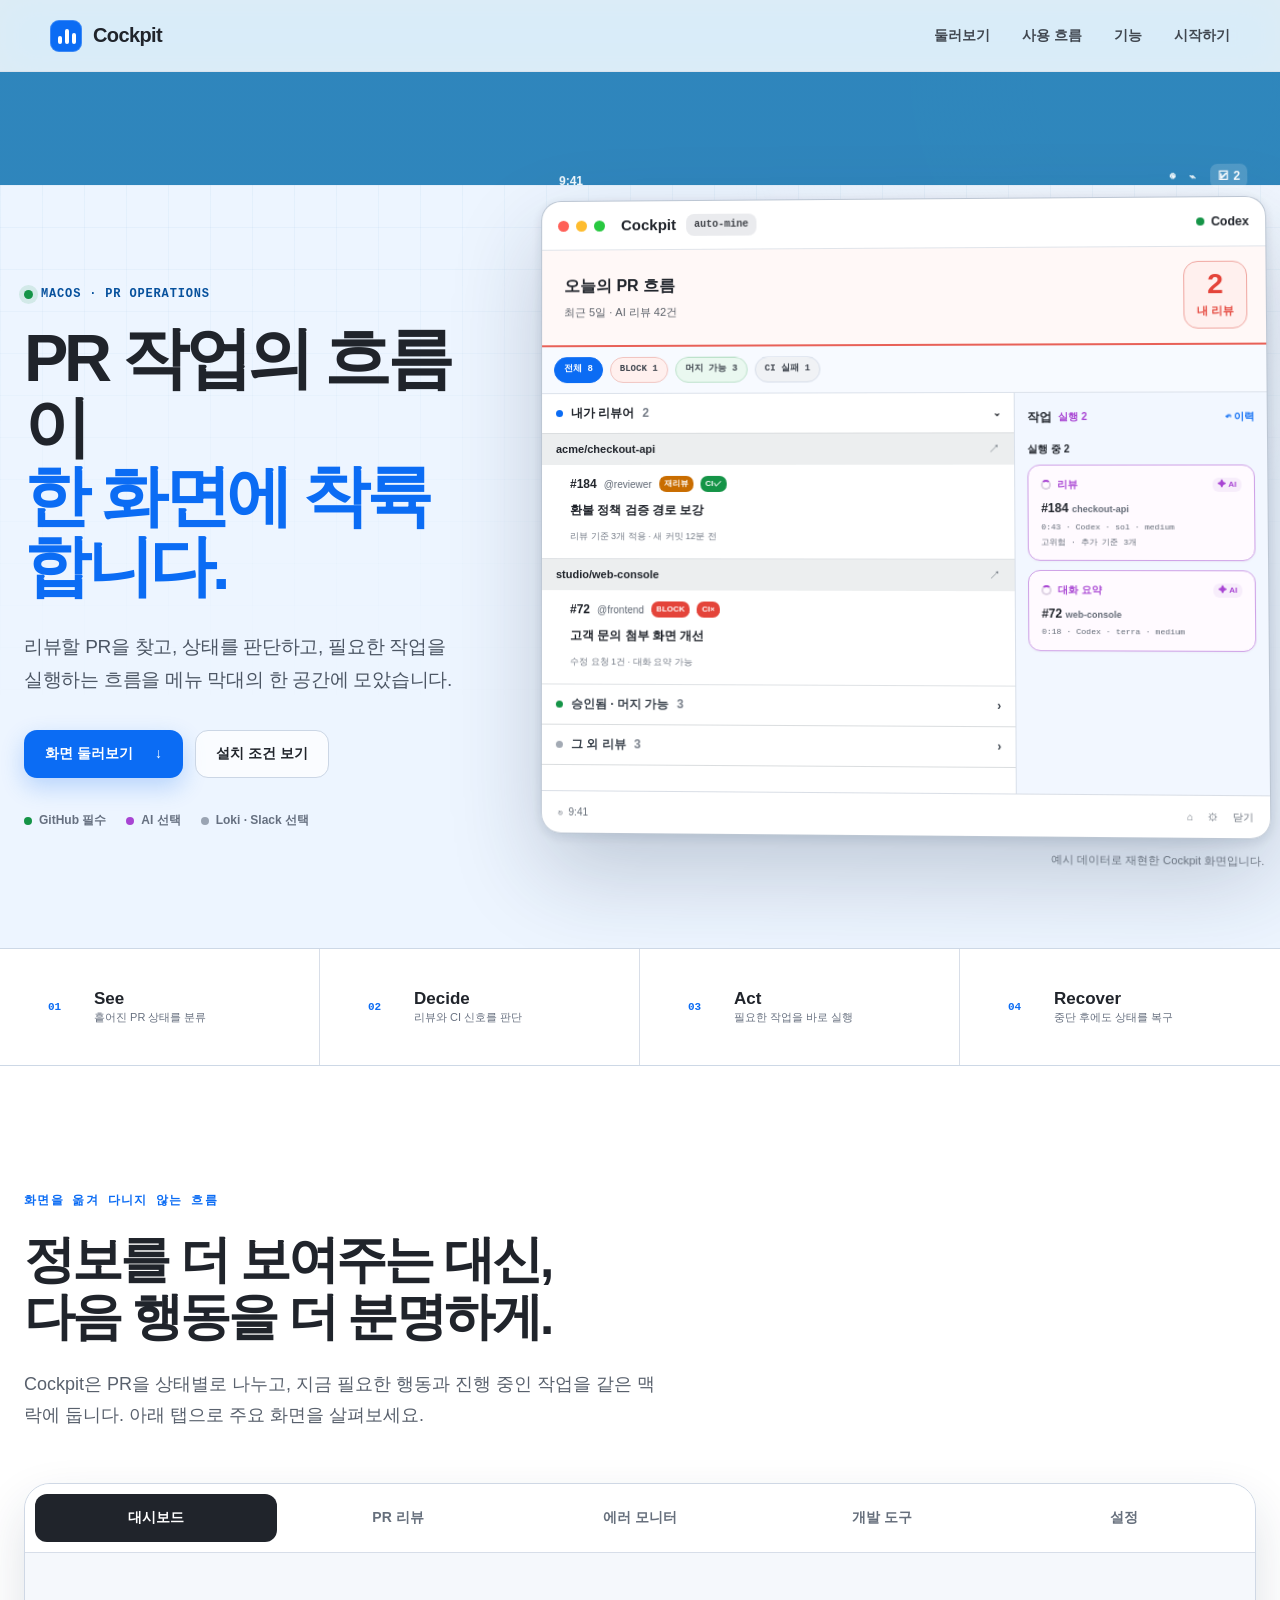
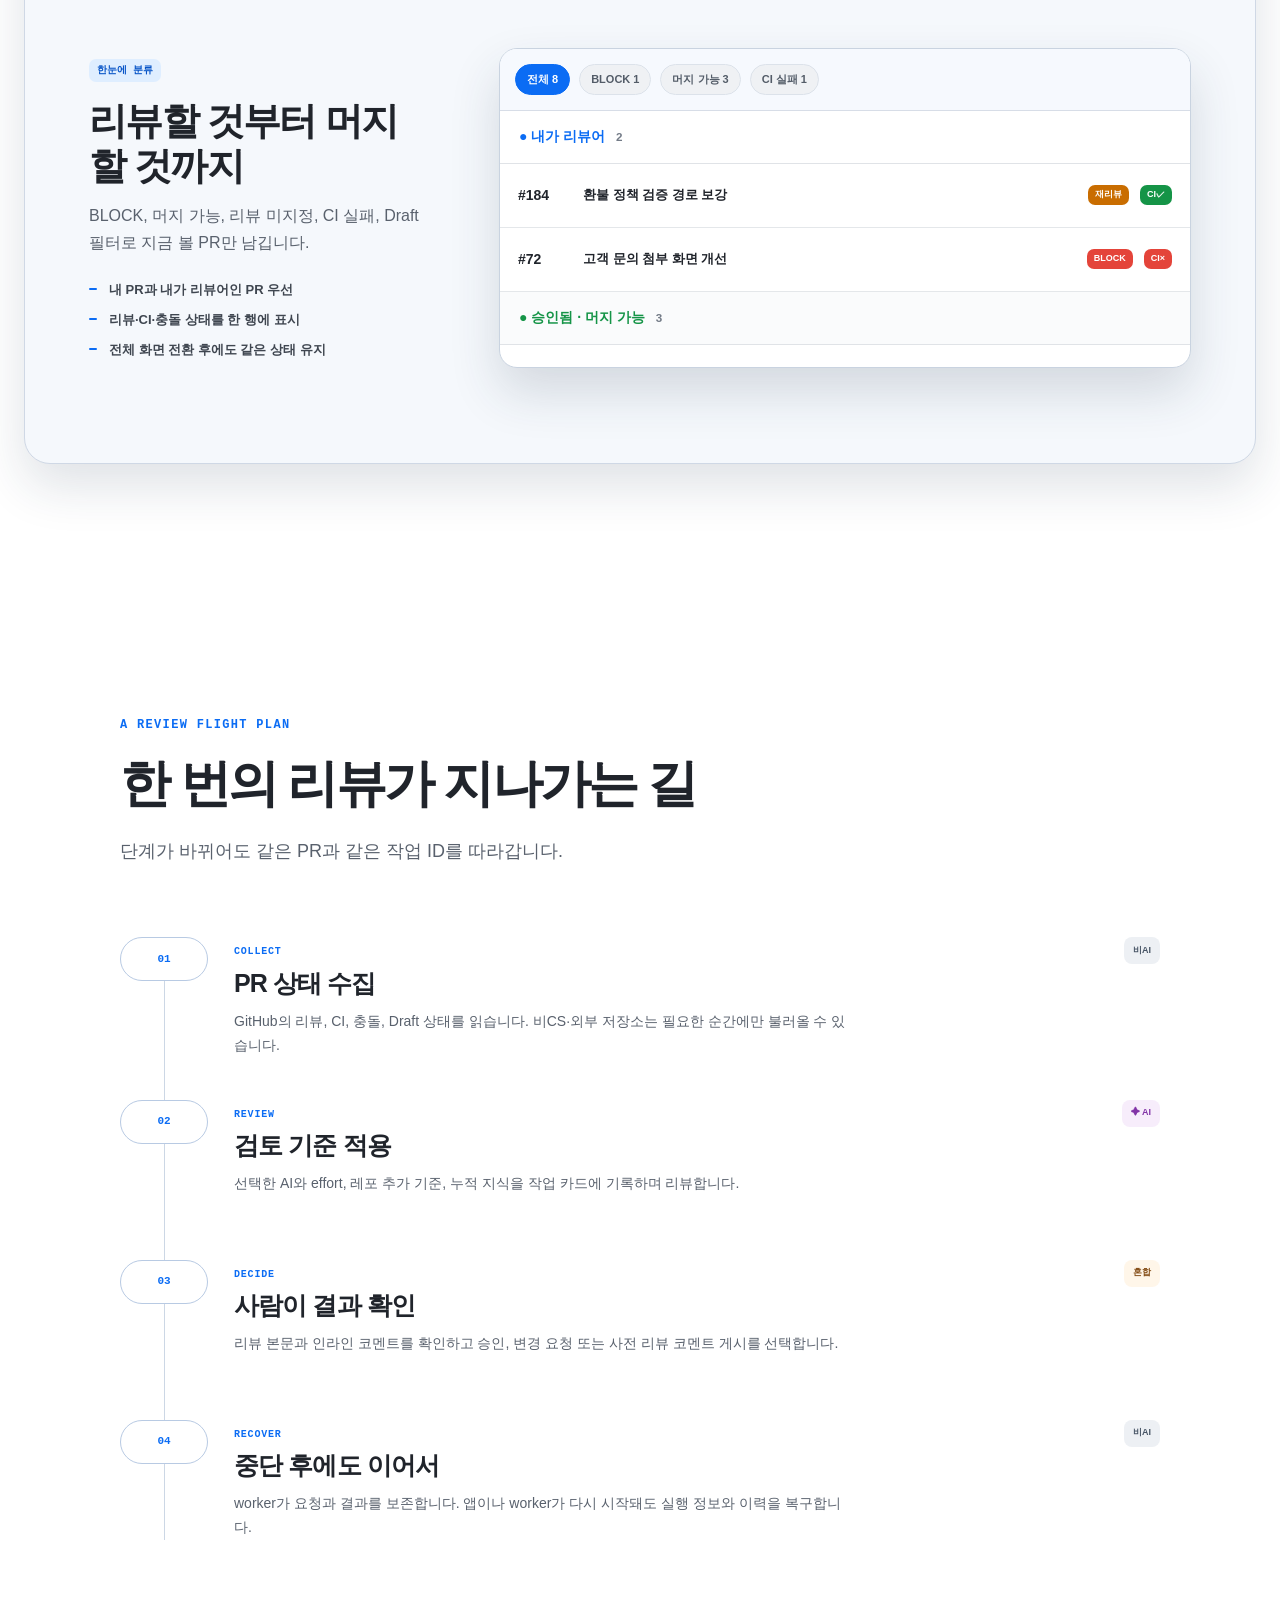
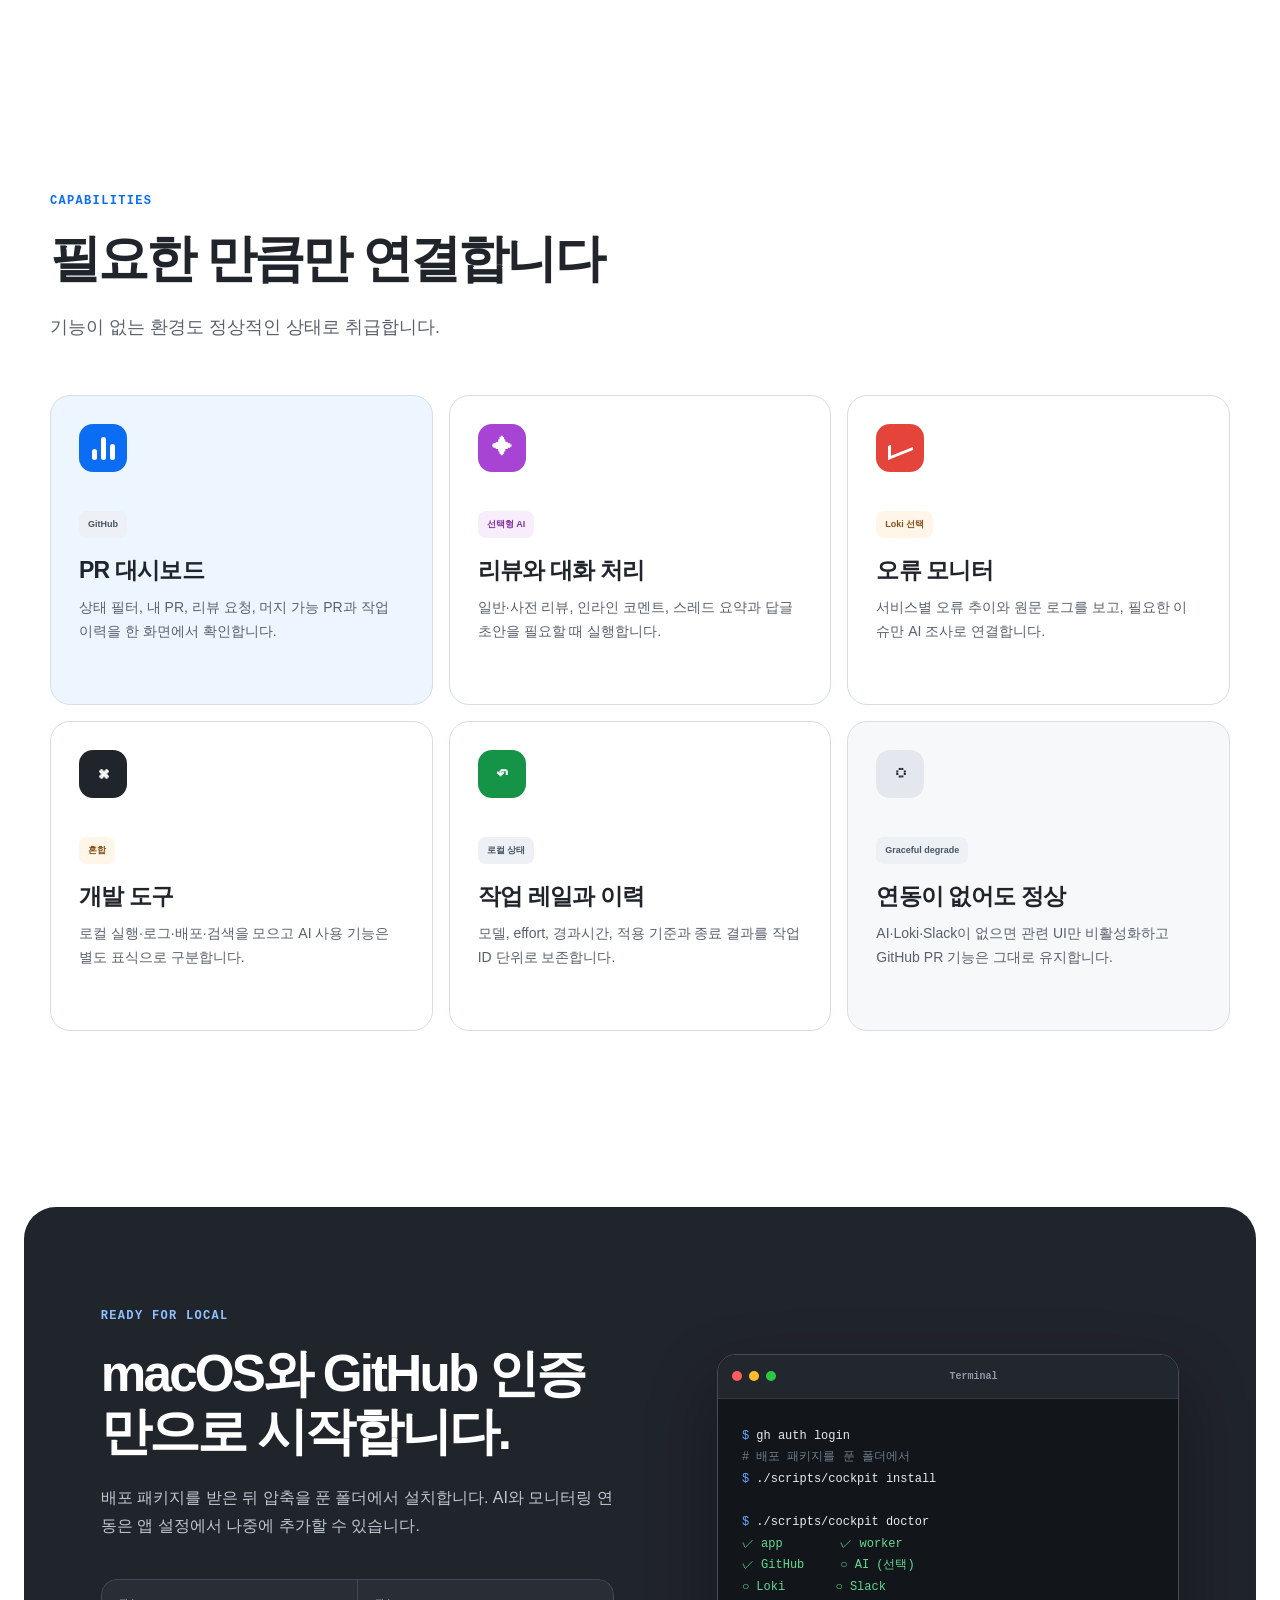
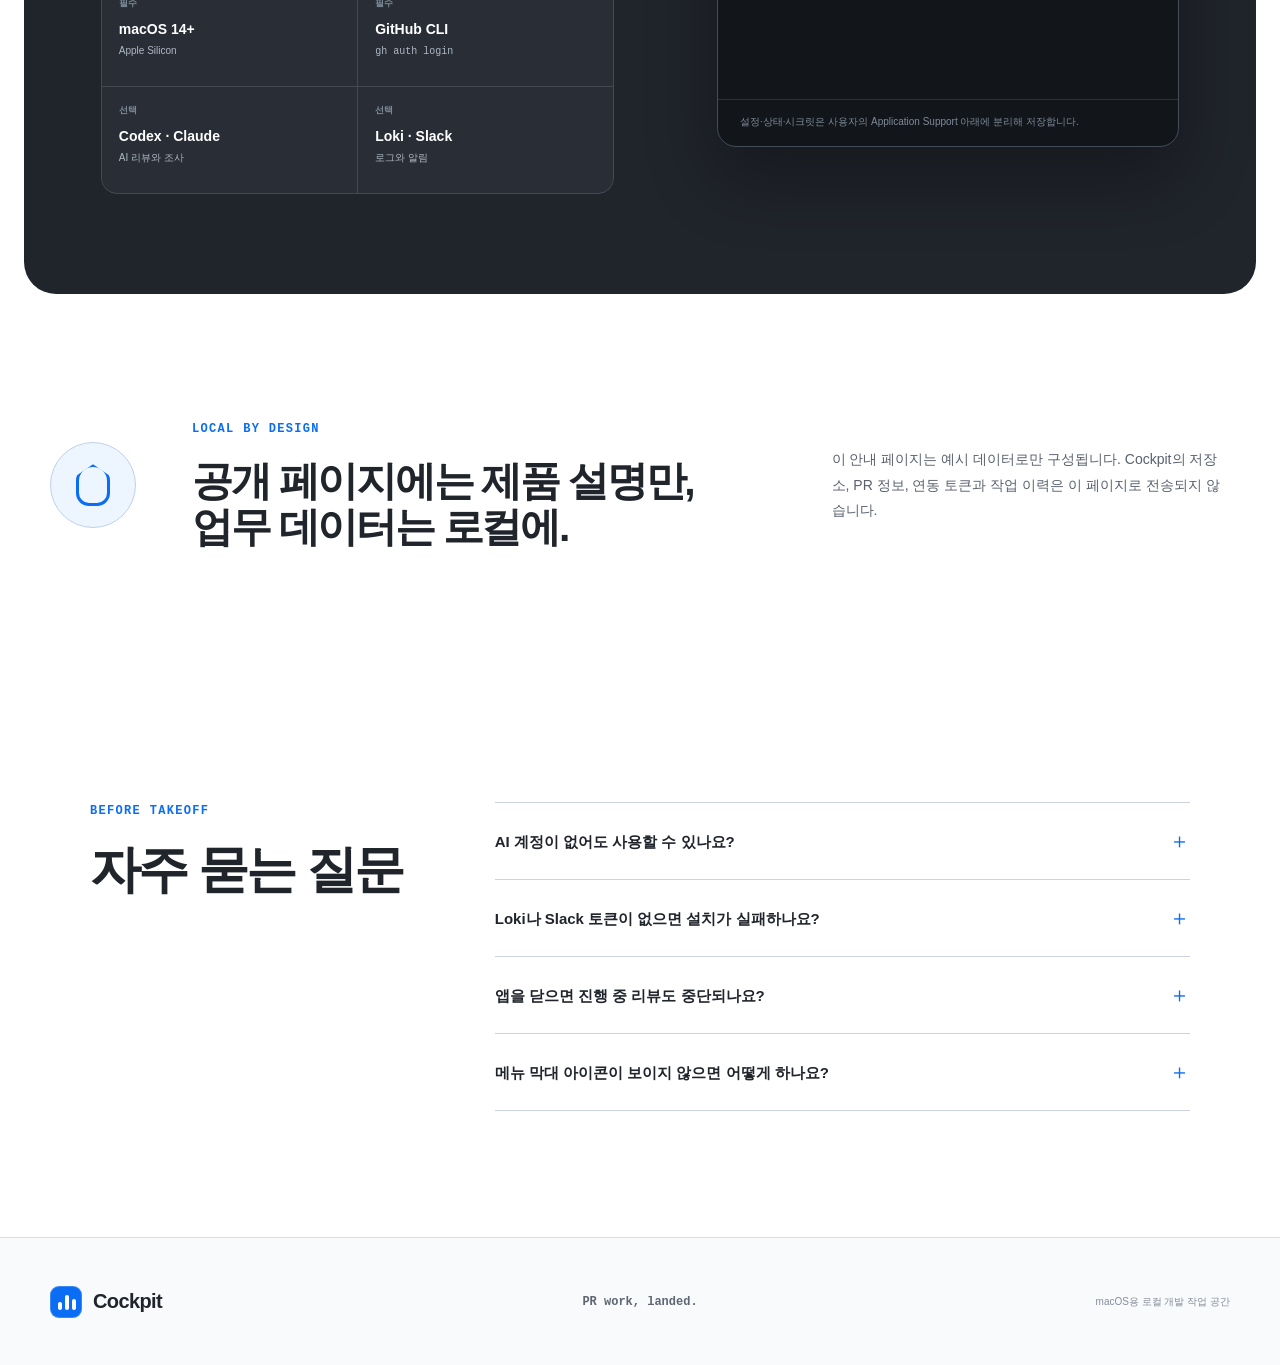
==== site/index.html @ 6ed3c72c "CSE-0 (feat/pages) Cockpit 공개 가이드 배포 Co-authored-by: Codex <codex@openai.com>" ====
<!doctype html>
<html lang="ko">
<head>
  <meta charset="utf-8">
  <meta name="viewport" content="width=device-width, initial-scale=1">
  <meta name="description" content="Cockpit은 GitHub PR, 선택형 AI 리뷰, 오류 모니터링과 개발 작업을 한 화면에 모으는 macOS 앱입니다.">
  <meta name="theme-color" content="#0b6cf4">
  <meta name="referrer" content="no-referrer">
  <meta http-equiv="Content-Security-Policy" content="default-src 'self'; script-src 'self'; style-src 'self'; img-src 'self' data:; connect-src 'none'; object-src 'none'; base-uri 'self'; form-action 'none'">
  <meta property="og:type" content="website">
  <meta property="og:title" content="Cockpit — PR 작업을 한 화면에">
  <meta property="og:description" content="GitHub PR을 분류하고, 리뷰하고, 모니터링하는 macOS 작업 공간.">
  <meta property="og:url" content="https://javarouka-musinsa.github.io/cockpit-pages/">
  <meta property="og:image" content="https://javarouka-musinsa.github.io/cockpit-pages/assets/social-card.png">
  <meta property="og:image:width" content="1200">
  <meta property="og:image:height" content="630">
  <title>Cockpit — PR 작업을 한 화면에</title>
  <link rel="canonical" href="https://javarouka-musinsa.github.io/cockpit-pages/">
  <link rel="icon" href="assets/cockpit-mark.svg" type="image/svg+xml">
  <link rel="stylesheet" href="assets/styles.css">
  <script src="assets/app.js" defer></script>
</head>
<body>
  <a class="skip-link" href="#main">본문으로 건너뛰기</a>

  <header class="site-header" data-header>
    <a class="brand" href="#" aria-label="Cockpit 홈">
      <span class="brand-mark" aria-hidden="true">
        <span></span><span></span><span></span>
      </span>
      <span>Cockpit</span>
    </a>
    <button class="menu-button" type="button" aria-expanded="false" aria-controls="site-nav" data-menu>
      <span class="sr-only">메뉴 열기</span>
      <span></span><span></span>
    </button>
    <nav class="site-nav" id="site-nav" aria-label="주요 메뉴" data-nav>
      <a href="#overview">둘러보기</a>
      <a href="#workflow">사용 흐름</a>
      <a href="#capabilities">기능</a>
      <a href="#setup">시작하기</a>
    </nav>
  </header>

  <main id="main">
    <section class="hero" aria-labelledby="hero-title">
      <div class="hero-copy">
        <p class="eyebrow"><span class="live-dot"></span> macOS · PR operations</p>
        <h1 id="hero-title">PR 작업의 흐름이<br><span>한 화면에 착륙합니다.</span></h1>
        <p class="hero-lead">
          리뷰할 PR을 찾고, 상태를 판단하고, 필요한 작업을 실행하는 흐름을
          메뉴 막대의 한 공간에 모았습니다.
        </p>
        <div class="hero-actions">
          <a class="button button-primary" href="#overview">화면 둘러보기 <span aria-hidden="true">↓</span></a>
          <a class="button button-quiet" href="#setup">설치 조건 보기</a>
        </div>
        <ul class="integration-line" aria-label="연동 조건">
          <li><span class="signal signal-required"></span>GitHub 필수</li>
          <li><span class="signal signal-ai"></span>AI 선택</li>
          <li><span class="signal signal-optional"></span>Loki · Slack 선택</li>
        </ul>
      </div>

      <div class="hero-product" aria-label="Cockpit 대시보드 예시">
        <div class="menu-bar" aria-hidden="true">
          <span>9:41</span>
          <div class="menu-icons"><span>◉</span><span>⌁</span><strong>☑ 2</strong></div>
        </div>
        <div class="app-window">
          <div class="window-top">
            <div class="traffic-lights" aria-hidden="true"><i></i><i></i><i></i></div>
            <span class="window-title">Cockpit</span>
            <span class="mode-pill">auto-mine</span>
            <div class="window-status"><i></i> Codex</div>
          </div>
          <div class="window-summary">
            <div>
              <strong>오늘의 PR 흐름</strong>
              <span>최근 5일 · AI 리뷰 42건</span>
            </div>
            <div class="review-count"><strong>2</strong><span>내 리뷰</span></div>
          </div>
          <div class="filter-row">
            <span class="filter active">전체 <b>8</b></span>
            <span class="filter danger">BLOCK <b>1</b></span>
            <span class="filter success">머지 가능 <b>3</b></span>
            <span class="filter">CI 실패 <b>1</b></span>
          </div>
          <div class="window-body">
            <div class="pr-list">
              <div class="section-label"><span class="dot blue"></span>내가 리뷰어 <b>2</b><span>⌄</span></div>
              <article class="repo-card">
                <header><strong>acme/checkout-api</strong><span>↗</span></header>
                <div class="pr-row">
                  <div class="pr-meta"><b>#184</b><span>@reviewer</span><em class="chip warning">재리뷰</em><em class="chip ok">CI✓</em></div>
                  <p>환불 정책 검증 경로 보강</p>
                  <small>리뷰 기준 3개 적용 · 새 커밋 12분 전</small>
                </div>
              </article>
              <article class="repo-card">
                <header><strong>studio/web-console</strong><span>↗</span></header>
                <div class="pr-row">
                  <div class="pr-meta"><b>#72</b><span>@frontend</span><em class="chip block">BLOCK</em><em class="chip bad">CI×</em></div>
                  <p>고객 문의 첨부 화면 개선</p>
                  <small>수정 요청 1건 · 대화 요약 가능</small>
                </div>
              </article>
              <div class="section-label muted"><span class="dot green"></span>승인됨 · 머지 가능 <b>3</b><span>›</span></div>
              <div class="section-label muted"><span class="dot gray"></span>그 외 리뷰 <b>3</b><span>›</span></div>
            </div>
            <aside class="job-rail">
              <header><strong>작업</strong><span class="rail-count">실행 2</span><button type="button">↶ 이력</button></header>
              <p class="rail-label">실행 중 <b>2</b></p>
              <article class="job-card job-running" data-demo-job>
                <div><span class="spinner"></span><strong>리뷰</strong><em>✦ AI</em></div>
                <b>#184 <small>checkout-api</small></b>
                <p><span data-job-time>0:42</span> · Codex · sol · medium</p>
                <p>고위험 · 추가 기준 3개</p>
              </article>
              <article class="job-card">
                <div><span class="spinner slow"></span><strong>대화 요약</strong><em>✦ AI</em></div>
                <b>#72 <small>web-console</small></b>
                <p>0:18 · Codex · terra · medium</p>
              </article>
            </aside>
          </div>
          <div class="window-footer">
            <span>↻ &nbsp;9:41</span>
            <div><span>⌂</span><span>⚙</span><span>닫기</span></div>
          </div>
        </div>
        <p class="mock-caption">예시 데이터로 재현한 Cockpit 화면입니다.</p>
      </div>
    </section>

    <section class="flight-strip" aria-label="Cockpit 핵심 흐름">
      <div><span>01</span><strong>See</strong><small>흩어진 PR 상태를 분류</small></div>
      <div><span>02</span><strong>Decide</strong><small>리뷰와 CI 신호를 판단</small></div>
      <div><span>03</span><strong>Act</strong><small>필요한 작업을 바로 실행</small></div>
      <div><span>04</span><strong>Recover</strong><small>중단 후에도 상태를 복구</small></div>
    </section>

    <section class="section intro-section" id="overview" aria-labelledby="overview-title">
      <div class="section-heading">
        <p class="eyebrow">화면을 옮겨 다니지 않는 흐름</p>
        <h2 id="overview-title">정보를 더 보여주는 대신,<br>다음 행동을 더 분명하게.</h2>
        <p>
          Cockpit은 PR을 상태별로 나누고, 지금 필요한 행동과 진행 중인 작업을
          같은 맥락에 둡니다. 아래 탭으로 주요 화면을 살펴보세요.
        </p>
      </div>

      <div class="product-tour" data-tour>
        <div class="tour-tabs" role="tablist" aria-label="Cockpit 화면">
          <button role="tab" aria-selected="true" aria-controls="tour-dashboard" id="tab-dashboard" data-tab="dashboard">대시보드</button>
          <button role="tab" aria-selected="false" aria-controls="tour-review" id="tab-review" data-tab="review" tabindex="-1">PR 리뷰</button>
          <button role="tab" aria-selected="false" aria-controls="tour-monitor" id="tab-monitor" data-tab="monitor" tabindex="-1">에러 모니터</button>
          <button role="tab" aria-selected="false" aria-controls="tour-tools" id="tab-tools" data-tab="tools" tabindex="-1">개발 도구</button>
          <button role="tab" aria-selected="false" aria-controls="tour-settings" id="tab-settings" data-tab="settings" tabindex="-1">설정</button>
        </div>

        <div class="tour-stage">
          <article class="tour-panel active" id="tour-dashboard" role="tabpanel" aria-labelledby="tab-dashboard" data-panel="dashboard">
            <div class="tour-copy">
              <span class="tour-kicker">한눈에 분류</span>
              <h3>리뷰할 것부터 머지할 것까지</h3>
              <p>BLOCK, 머지 가능, 리뷰 미지정, CI 실패, Draft 필터로 지금 볼 PR만 남깁니다.</p>
              <ul><li>내 PR과 내가 리뷰어인 PR 우선</li><li>리뷰·CI·충돌 상태를 한 행에 표시</li><li>전체 화면 전환 후에도 같은 상태 유지</li></ul>
            </div>
            <div class="screen screen-dashboard" aria-hidden="true">
              <div class="screen-toolbar"><span class="selected">전체 8</span><span>BLOCK 1</span><span>머지 가능 3</span><span>CI 실패 1</span></div>
              <div class="screen-list">
                <b>● 내가 리뷰어 <small>2</small></b>
                <div><strong>#184</strong><span>환불 정책 검증 경로 보강</span><em>재리뷰</em><i>CI✓</i></div>
                <div><strong>#72</strong><span>고객 문의 첨부 화면 개선</span><em class="red">BLOCK</em><i class="red">CI×</i></div>
                <b class="fold">● 승인됨 · 머지 가능 <small>3</small></b>
              </div>
            </div>
          </article>

          <article class="tour-panel" id="tour-review" role="tabpanel" aria-labelledby="tab-review" data-panel="review" hidden>
            <div class="tour-copy">
              <span class="tour-kicker ai-kicker">✦ 선택형 AI</span>
              <h3>리뷰 결과에서 GitHub 반영까지</h3>
              <p>모델·effort·적용 기준과 경과시간을 확인하고, 결과를 검토한 뒤 승인 또는 변경 요청을 보냅니다.</p>
              <ul><li>일반 리뷰와 Draft 사전 리뷰</li><li>인라인 코멘트와 대화 스레드 처리</li><li>앱을 닫아도 worker가 작업을 이어서 수행</li></ul>
            </div>
            <div class="screen screen-review" aria-hidden="true">
              <div class="review-head"><span>‹ 대시보드</span><b>#184 · PR 리뷰</b><i>✦ Codex</i></div>
              <div class="review-body">
                <small>판정</small><strong>변경 요청</strong>
                <p>환불 정책 검증에서 신규 분기의 경계 조건을 확인해야 합니다.</p>
                <div class="context-row"><span>sol</span><span>medium</span><span>추가 기준 3개</span><span>누적 지식 6 KB</span></div>
                <div class="review-actions"><button>코멘트 보기</button><button>수정 요청 보내기</button></div>
              </div>
            </div>
          </article>

          <article class="tour-panel" id="tour-monitor" role="tabpanel" aria-labelledby="tab-monitor" data-panel="monitor" hidden>
            <div class="tour-copy">
              <span class="tour-kicker">Loki 선택 연동</span>
              <h3>오류의 양과 시스템을 함께</h3>
              <p>시간대별 오류 흐름을 보고 서비스를 필터링합니다. 원문 로그와 조사 화면으로 맥락이 이어집니다.</p>
              <ul><li>환경·기간·서비스 필터</li><li>차트 hover 시 시스템별 건수 표시</li><li>AI 없이 로그 조회, 필요할 때만 AI 조사</li></ul>
            </div>
            <div class="screen screen-monitor" aria-hidden="true">
              <div class="chart-toolbar"><span class="selected">prd</span><span>6시간</span><b>전체 서비스⌄</b></div>
              <div class="chart">
                <i class="grid-line l1"></i><i class="grid-line l2"></i><i class="grid-line l3"></i>
                <svg viewBox="0 0 600 210" role="img" aria-label="예시 오류 추이 차트">
                  <polyline points="0,180 70,168 130,85 190,160 255,150 330,42 395,170 470,128 540,151 600,105" fill="none" stroke="#0b6cf4" stroke-width="5"/>
                  <polyline points="0,180 70,155 130,118 190,165 255,170 330,110 395,172 470,152 540,160 600,158" fill="none" stroke="#e4443a" stroke-width="4"/>
                  <polyline points="0,180 70,180 130,160 190,132 255,170 330,150 395,169 470,143 540,150 600,167" fill="none" stroke="#a844d3" stroke-width="4"/>
                </svg>
              </div>
              <div class="chart-legend"><span><i class="blue-bg"></i>checkout-api</span><span><i class="red-bg"></i>customer-bff</span><span><i class="violet-bg"></i>web-console</span></div>
            </div>
          </article>

          <article class="tour-panel" id="tour-tools" role="tabpanel" aria-labelledby="tab-tools" data-panel="tools" hidden>
            <div class="tour-copy">
              <span class="tour-kicker">비AI + AI 구분</span>
              <h3>개발 루틴도 같은 작업 공간에서</h3>
              <p>로컬 실행, 로그, 테스트 데이터, 배포와 코드 검색을 기능 성격에 맞게 분리해 보여줍니다.</p>
              <ul><li>비AI 기능은 즉시 실행</li><li>AI 기능에는 ✦ 표시와 연동 상태 명시</li><li>실행 목록과 로그는 앱을 닫아도 유지</li></ul>
            </div>
            <div class="screen screen-tools" aria-hidden="true">
              <div class="tool-sidebar"><b>개발 도구</b><span class="selected">Local Run</span><span>Logs</span><span>Deploy&nbsp; <i>혼합</i></span><span>Search</span></div>
              <div class="tool-main">
                <small>로컬 서버</small>
                <h4>실행할 서비스를 선택하세요</h4>
                <div class="service-grid"><span>API</span><span>BFF</span><span>Worker</span></div>
                <div class="run-card"><i></i><div><b>checkout-api</b><small>running · 2m 18s</small></div><button>로그</button><button>중단</button></div>
              </div>
            </div>
          </article>

          <article class="tour-panel" id="tour-settings" role="tabpanel" aria-labelledby="tab-settings" data-panel="settings" hidden>
            <div class="tour-copy">
              <span class="tour-kicker">선택 연동</span>
              <h3>없는 기능은 실패하지 않고 쉬어갑니다</h3>
              <p>GitHub만으로 대시보드를 시작하고, 필요한 연동을 나중에 켤 수 있습니다.</p>
              <ul><li>AI·Loki·Slack은 모두 선택 사항</li><li>실제 성공 시각과 마지막 오류로 상태 진단</li><li>토큰은 로컬 지원 디렉터리에만 저장</li></ul>
            </div>
            <div class="screen screen-settings" aria-hidden="true">
              <div class="settings-title"><b>연동 진단</b><span>↻</span></div>
              <div class="setting-row"><i class="ok-dot"></i><b>GitHub</b><span>API 인증 성공</span><em>정상</em></div>
              <div class="setting-row"><i class="ok-dot"></i><b>AI · Codex</b><span>ChatGPT 로그인 사용</span><em>정상</em></div>
              <div class="setting-row"><i class="off-dot"></i><b>Loki</b><span>필요할 때 연결</span><em class="off">선택</em></div>
              <div class="setting-row"><i class="off-dot"></i><b>Slack</b><span>알림 기능 사용 안 함</span><em class="off">선택</em></div>
            </div>
          </article>
        </div>
      </div>
    </section>

    <section class="section workflow-section" id="workflow" aria-labelledby="workflow-title">
      <div class="section-heading compact">
        <p class="eyebrow">A review flight plan</p>
        <h2 id="workflow-title">한 번의 리뷰가 지나가는 길</h2>
        <p>단계가 바뀌어도 같은 PR과 같은 작업 ID를 따라갑니다.</p>
      </div>
      <ol class="workflow">
        <li>
          <span class="step-index">01</span>
          <div><small>Collect</small><h3>PR 상태 수집</h3><p>GitHub의 리뷰, CI, 충돌, Draft 상태를 읽습니다. 비CS·외부 저장소는 필요한 순간에만 불러올 수 있습니다.</p></div>
          <span class="step-badge no-ai">비AI</span>
        </li>
        <li>
          <span class="step-index">02</span>
          <div><small>Review</small><h3>검토 기준 적용</h3><p>선택한 AI와 effort, 레포 추가 기준, 누적 지식을 작업 카드에 기록하며 리뷰합니다.</p></div>
          <span class="step-badge ai">✦ AI</span>
        </li>
        <li>
          <span class="step-index">03</span>
          <div><small>Decide</small><h3>사람이 결과 확인</h3><p>리뷰 본문과 인라인 코멘트를 확인하고 승인, 변경 요청 또는 사전 리뷰 코멘트 게시를 선택합니다.</p></div>
          <span class="step-badge mixed">혼합</span>
        </li>
        <li>
          <span class="step-index">04</span>
          <div><small>Recover</small><h3>중단 후에도 이어서</h3><p>worker가 요청과 결과를 보존합니다. 앱이나 worker가 다시 시작돼도 실행 정보와 이력을 복구합니다.</p></div>
          <span class="step-badge no-ai">비AI</span>
        </li>
      </ol>
    </section>

    <section class="section capabilities-section" id="capabilities" aria-labelledby="capabilities-title">
      <div class="section-heading compact">
        <p class="eyebrow">Capabilities</p>
        <h2 id="capabilities-title">필요한 만큼만 연결합니다</h2>
        <p>기능이 없는 환경도 정상적인 상태로 취급합니다.</p>
      </div>
      <div class="capability-grid">
        <article class="capability-card primary-card">
          <div class="card-icon dashboard-icon" aria-hidden="true"><i></i><i></i><i></i></div>
          <span class="step-badge no-ai">GitHub</span>
          <h3>PR 대시보드</h3>
          <p>상태 필터, 내 PR, 리뷰 요청, 머지 가능 PR과 작업 이력을 한 화면에서 확인합니다.</p>
        </article>
        <article class="capability-card">
          <div class="card-icon review-icon" aria-hidden="true">✦</div>
          <span class="step-badge ai">선택형 AI</span>
          <h3>리뷰와 대화 처리</h3>
          <p>일반·사전 리뷰, 인라인 코멘트, 스레드 요약과 답글 초안을 필요할 때 실행합니다.</p>
        </article>
        <article class="capability-card">
          <div class="card-icon monitor-icon" aria-hidden="true"><i></i></div>
          <span class="step-badge mixed">Loki 선택</span>
          <h3>오류 모니터</h3>
          <p>서비스별 오류 추이와 원문 로그를 보고, 필요한 이슈만 AI 조사로 연결합니다.</p>
        </article>
        <article class="capability-card">
          <div class="card-icon tools-icon" aria-hidden="true">⌘</div>
          <span class="step-badge mixed">혼합</span>
          <h3>개발 도구</h3>
          <p>로컬 실행·로그·배포·검색을 모으고 AI 사용 기능은 별도 표식으로 구분합니다.</p>
        </article>
        <article class="capability-card">
          <div class="card-icon history-icon" aria-hidden="true">↶</div>
          <span class="step-badge no-ai">로컬 상태</span>
          <h3>작업 레일과 이력</h3>
          <p>모델, effort, 경과시간, 적용 기준과 종료 결과를 작업 ID 단위로 보존합니다.</p>
        </article>
        <article class="capability-card quiet-card">
          <div class="card-icon shield-icon" aria-hidden="true">◌</div>
          <span class="step-badge no-ai">Graceful degrade</span>
          <h3>연동이 없어도 정상</h3>
          <p>AI·Loki·Slack이 없으면 관련 UI만 비활성화하고 GitHub PR 기능은 그대로 유지합니다.</p>
        </article>
      </div>
    </section>

    <section class="section setup-section" id="setup" aria-labelledby="setup-title">
      <div class="setup-copy">
        <p class="eyebrow light">Ready for local</p>
        <h2 id="setup-title">macOS와 GitHub 인증만으로 시작합니다.</h2>
        <p>배포 패키지를 받은 뒤 압축을 푼 폴더에서 설치합니다. AI와 모니터링 연동은 앱 설정에서 나중에 추가할 수 있습니다.</p>
        <div class="requirement-grid">
          <div><span>필수</span><strong>macOS 14+</strong><small>Apple Silicon</small></div>
          <div><span>필수</span><strong>GitHub CLI</strong><small><code>gh auth login</code></small></div>
          <div><span>선택</span><strong>Codex · Claude</strong><small>AI 리뷰와 조사</small></div>
          <div><span>선택</span><strong>Loki · Slack</strong><small>로그와 알림</small></div>
        </div>
      </div>
      <div class="terminal-card" aria-label="Cockpit 설치 명령">
        <div class="terminal-top"><span></span><span></span><span></span><b>Terminal</b></div>
        <pre><code><span class="prompt">$</span> gh auth login
<span class="comment"># 배포 패키지를 푼 폴더에서</span>
<span class="prompt">$</span> ./scripts/cockpit install

<span class="prompt">$</span> ./scripts/cockpit doctor
<span class="success">✓ app        ✓ worker
✓ GitHub     ○ AI (선택)
○ Loki       ○ Slack</span></code></pre>
        <p>설정·상태·시크릿은 사용자의 Application Support 아래에 분리해 저장합니다.</p>
      </div>
    </section>

    <section class="section privacy-section" aria-labelledby="privacy-title">
      <div class="privacy-mark" aria-hidden="true"><span></span></div>
      <div>
        <p class="eyebrow">Local by design</p>
        <h2 id="privacy-title">공개 페이지에는 제품 설명만,<br>업무 데이터는 로컬에.</h2>
      </div>
      <p>
        이 안내 페이지는 예시 데이터로만 구성됩니다. Cockpit의 저장소, PR 정보,
        연동 토큰과 작업 이력은 이 페이지로 전송되지 않습니다.
      </p>
    </section>

    <section class="section faq-section" aria-labelledby="faq-title">
      <div class="section-heading compact">
        <p class="eyebrow">Before takeoff</p>
        <h2 id="faq-title">자주 묻는 질문</h2>
      </div>
      <div class="faq-list">
        <details>
          <summary>AI 계정이 없어도 사용할 수 있나요?<span>＋</span></summary>
          <p>네. GitHub PR 조회, 상태 필터, 상세 확인 등 비AI 기능은 그대로 동작합니다. AI가 필요한 버튼은 비활성 상태와 이유를 표시합니다.</p>
        </details>
        <details>
          <summary>Loki나 Slack 토큰이 없으면 설치가 실패하나요?<span>＋</span></summary>
          <p>실패하지 않습니다. 두 연동은 선택 사항이며, 설정하지 않으면 해당 모니터링·알림 기능만 쉬어갑니다.</p>
        </details>
        <details>
          <summary>앱을 닫으면 진행 중 리뷰도 중단되나요?<span>＋</span></summary>
          <p>게시형 리뷰는 백그라운드 worker가 소유합니다. 앱을 닫았다 다시 열어도 진행 상태와 종료 결과를 다시 확인할 수 있습니다.</p>
        </details>
        <details>
          <summary>메뉴 막대 아이콘이 보이지 않으면 어떻게 하나요?<span>＋</span></summary>
          <p>Spotlight에서 Cockpit을 다시 열면 일반 창으로 접근할 수 있습니다. 메뉴 막대 공간이 부족하면 macOS가 항목을 숨길 수 있습니다.</p>
        </details>
      </div>
    </section>
  </main>

  <footer class="site-footer">
    <a class="brand footer-brand" href="#">
      <span class="brand-mark" aria-hidden="true"><span></span><span></span><span></span></span>
      <span>Cockpit</span>
    </a>
    <p>PR work, landed.</p>
    <small>macOS용 로컬 개발 작업 공간</small>
  </footer>
</body>
</html>
---- site/assets/styles.css ----
:root {
  --ink: #20242b;
  --ink-soft: #59616d;
  --line: #d8dee8;
  --paper: #ffffff;
  --panel: #f5f8fc;
  --blue: #0b6cf4;
  --blue-deep: #0754c7;
  --sky: #237fb8;
  --sky-pale: #edf5ff;
  --violet: #a844d3;
  --violet-pale: #f7edfb;
  --red: #e4443a;
  --red-pale: #fff0ee;
  --green: #159447;
  --green-pale: #eaf8f0;
  --amber: #c96d00;
  --amber-pale: #fff6e9;
  --shadow-lg: 0 38px 90px rgba(26, 47, 75, 0.22), 0 3px 12px rgba(26, 47, 75, 0.12);
  --shadow-md: 0 22px 50px rgba(26, 47, 75, 0.14);
  --radius-lg: 26px;
  --radius-md: 17px;
  --content: min(1180px, calc(100vw - 48px));
}

* {
  box-sizing: border-box;
}

html {
  scroll-behavior: smooth;
  scroll-padding-top: 90px;
}

body {
  margin: 0;
  color: var(--ink);
  background: var(--paper);
  font-family: -apple-system, BlinkMacSystemFont, "Apple SD Gothic Neo", "Pretendard", sans-serif;
  font-size: 16px;
  line-height: 1.55;
  -webkit-font-smoothing: antialiased;
  text-rendering: optimizeLegibility;
}

button,
a {
  -webkit-tap-highlight-color: transparent;
}

a {
  color: inherit;
  text-decoration: none;
}

button {
  color: inherit;
  font: inherit;
}

code,
pre,
.mode-pill,
.filter,
.job-card p,
.step-index,
.eyebrow,
.tour-kicker {
  font-family: ui-monospace, "SFMono-Regular", "SF Mono", Menlo, Consolas, monospace;
}

.sr-only {
  position: absolute;
  width: 1px;
  height: 1px;
  padding: 0;
  margin: -1px;
  overflow: hidden;
  clip: rect(0, 0, 0, 0);
  white-space: nowrap;
  border: 0;
}

.skip-link {
  position: fixed;
  z-index: 1000;
  top: 12px;
  left: 12px;
  padding: 10px 14px;
  border-radius: 9px;
  color: white;
  background: var(--ink);
  transform: translateY(-150%);
  transition: transform 0.2s ease;
}

.skip-link:focus {
  transform: translateY(0);
}

:focus-visible {
  outline: 3px solid rgba(11, 108, 244, 0.4);
  outline-offset: 4px;
}

.site-header {
  position: fixed;
  z-index: 100;
  top: 0;
  left: 0;
  right: 0;
  display: flex;
  align-items: center;
  justify-content: space-between;
  height: 72px;
  padding: 0 max(24px, calc((100vw - 1180px) / 2));
  border-bottom: 1px solid rgba(216, 222, 232, 0.68);
  background: rgba(255, 255, 255, 0.84);
  backdrop-filter: blur(20px) saturate(1.4);
}

.brand {
  display: inline-flex;
  align-items: center;
  gap: 11px;
  font-size: 20px;
  font-weight: 780;
  letter-spacing: -0.03em;
}

.brand-mark {
  position: relative;
  display: inline-grid;
  grid-template-columns: repeat(3, 4px);
  align-items: end;
  gap: 3px;
  width: 32px;
  height: 32px;
  padding: 8px;
  border-radius: 9px;
  background: var(--blue);
  box-shadow: inset 0 0 0 1px rgba(255, 255, 255, 0.2);
}

.brand-mark span {
  display: block;
  width: 4px;
  border-radius: 3px;
  background: white;
}

.brand-mark span:nth-child(1) { height: 8px; }
.brand-mark span:nth-child(2) { height: 15px; }
.brand-mark span:nth-child(3) { height: 11px; }

.site-nav {
  display: flex;
  align-items: center;
  gap: 32px;
  color: #414750;
  font-size: 14px;
  font-weight: 650;
}

.site-nav a {
  position: relative;
  padding: 8px 0;
}

.site-nav a::after {
  position: absolute;
  right: 0;
  bottom: 2px;
  left: 0;
  height: 2px;
  border-radius: 2px;
  background: var(--blue);
  content: "";
  transform: scaleX(0);
  transition: transform 0.2s ease;
}

.site-nav a:hover::after {
  transform: scaleX(1);
}

.menu-button {
  display: none;
  width: 42px;
  height: 42px;
  padding: 11px 8px;
  border: 0;
  background: transparent;
}

.menu-button span:not(.sr-only) {
  display: block;
  width: 24px;
  height: 2px;
  margin: 6px auto;
  background: var(--ink);
  transition: transform 0.2s ease;
}

.hero {
  position: relative;
  display: grid;
  grid-template-columns: minmax(320px, 0.8fr) minmax(620px, 1.3fr);
  gap: clamp(40px, 6vw, 88px);
  align-items: center;
  min-height: 850px;
  padding: 132px max(24px, calc((100vw - 1380px) / 2)) 86px;
  overflow: hidden;
  background:
    linear-gradient(180deg, rgba(35, 127, 184, 0.94) 0, rgba(35, 127, 184, 0.94) 185px, transparent 185px),
    radial-gradient(circle at 90% 8%, rgba(255,255,255,0.34), transparent 30%),
    var(--sky-pale);
}

.hero::before {
  position: absolute;
  inset: 185px 0 0;
  pointer-events: none;
  background-image:
    linear-gradient(rgba(35, 127, 184, 0.07) 1px, transparent 1px),
    linear-gradient(90deg, rgba(35, 127, 184, 0.07) 1px, transparent 1px);
  background-size: 42px 42px;
  mask-image: linear-gradient(to bottom, rgba(0,0,0,0.65), transparent 70%);
  content: "";
}

.hero-copy,
.hero-product {
  position: relative;
  z-index: 1;
}

.hero-copy {
  padding-top: 118px;
}

.eyebrow {
  margin: 0 0 20px;
  color: var(--blue);
  font-size: 12px;
  font-weight: 760;
  letter-spacing: 0.11em;
  text-transform: uppercase;
}

.hero-copy .eyebrow {
  display: inline-flex;
  align-items: center;
  gap: 8px;
  color: #07519d;
  letter-spacing: 0.07em;
}

.live-dot {
  display: inline-block;
  width: 9px;
  height: 9px;
  border-radius: 50%;
  background: var(--green);
  box-shadow: 0 0 0 5px rgba(21, 148, 71, 0.12);
}

.hero h1 {
  max-width: 680px;
  margin: 0;
  font-family: ui-rounded, "SF Pro Rounded", -apple-system, BlinkMacSystemFont, sans-serif;
  font-size: clamp(48px, 5.2vw, 76px);
  font-weight: 800;
  line-height: 1.04;
  letter-spacing: -0.065em;
}

.hero h1 span {
  color: var(--blue);
}

.hero-lead {
  max-width: 560px;
  margin: 30px 0 0;
  color: #4c5664;
  font-size: 19px;
  line-height: 1.72;
  letter-spacing: -0.015em;
}

.hero-actions {
  display: flex;
  flex-wrap: wrap;
  gap: 12px;
  margin-top: 34px;
}

.button {
  display: inline-flex;
  align-items: center;
  justify-content: center;
  min-height: 48px;
  padding: 0 20px;
  border: 1px solid transparent;
  border-radius: 13px;
  font-size: 14px;
  font-weight: 740;
  transition: transform 0.18s ease, box-shadow 0.18s ease, background 0.18s ease;
}

.button:hover {
  transform: translateY(-2px);
}

.button-primary {
  gap: 22px;
  color: white;
  background: var(--blue);
  box-shadow: 0 9px 23px rgba(11, 108, 244, 0.24);
}

.button-primary:hover {
  background: var(--blue-deep);
  box-shadow: 0 13px 30px rgba(11, 108, 244, 0.3);
}

.button-quiet {
  border-color: #cbd6e5;
  background: rgba(255,255,255,0.72);
}

.button-quiet:hover {
  background: white;
}

.integration-line {
  display: flex;
  flex-wrap: wrap;
  gap: 20px;
  margin: 33px 0 0;
  padding: 0;
  color: #667080;
  font-size: 12px;
  font-weight: 640;
  list-style: none;
}

.integration-line li {
  display: inline-flex;
  align-items: center;
  gap: 7px;
}

.signal {
  width: 8px;
  height: 8px;
  border-radius: 50%;
}

.signal-required { background: var(--green); }
.signal-ai { background: var(--violet); }
.signal-optional { background: #9aa4b3; }

.hero-product {
  min-width: 0;
  padding-top: 28px;
  transform: perspective(1400px) rotateY(-2deg) rotateX(1deg);
  transform-origin: center left;
}

.menu-bar {
  display: flex;
  align-items: center;
  justify-content: space-between;
  height: 40px;
  padding: 0 18px;
  color: rgba(255,255,255,0.94);
  font-size: 12px;
  font-weight: 700;
}

.menu-icons {
  display: flex;
  align-items: center;
  gap: 14px;
}

.menu-icons strong {
  padding: 3px 7px;
  border-radius: 7px;
  background: rgba(255,255,255,0.16);
}

.app-window {
  overflow: hidden;
  border: 1px solid rgba(110, 132, 159, 0.46);
  border-radius: 20px;
  background: rgba(255,255,255,0.97);
  box-shadow: var(--shadow-lg);
}

.window-top {
  display: flex;
  align-items: center;
  gap: 10px;
  height: 49px;
  padding: 0 16px;
  border-bottom: 1px solid #e0e4ea;
}

.traffic-lights {
  display: flex;
  gap: 7px;
  margin-right: 6px;
}

.traffic-lights i {
  width: 11px;
  height: 11px;
  border-radius: 50%;
  background: #ff5f57;
}

.traffic-lights i:nth-child(2) { background: #febc2e; }
.traffic-lights i:nth-child(3) { background: #28c840; }

.window-title {
  font-size: 15px;
  font-weight: 780;
}

.mode-pill {
  padding: 3px 8px;
  border-radius: 8px;
  color: #3f4248;
  background: #eaebee;
  font-size: 10px;
  font-weight: 700;
}

.window-status {
  display: inline-flex;
  align-items: center;
  gap: 6px;
  margin-left: auto;
  font-size: 12px;
  font-weight: 710;
}

.window-status i {
  width: 8px;
  height: 8px;
  border-radius: 50%;
  background: var(--green);
}

.window-summary {
  display: flex;
  align-items: center;
  justify-content: space-between;
  min-height: 84px;
  padding: 14px 18px 14px 22px;
  border-bottom: 2px solid rgba(228, 68, 58, 0.84);
  background: #fff8f7;
}

.window-summary > div:first-child {
  display: flex;
  flex-direction: column;
  gap: 5px;
}

.window-summary strong {
  font-size: 16px;
}

.window-summary span {
  color: #5d626a;
  font-size: 11px;
}

.review-count {
  display: flex;
  flex-direction: column;
  align-items: center;
  min-width: 62px;
  padding: 8px 10px;
  border: 1px solid #f0a8a2;
  border-radius: 14px;
  color: var(--red);
  background: var(--red-pale);
}

.review-count strong {
  font-size: 28px;
  line-height: 1;
}

.review-count span {
  margin-top: 4px;
  color: var(--red);
  font-weight: 720;
}

.filter-row {
  display: flex;
  gap: 7px;
  padding: 10px 12px;
  overflow: hidden;
  border-bottom: 1px solid #dce2eb;
  background: #f7faff;
}

.filter {
  flex: 0 0 auto;
  padding: 5px 9px;
  border: 1px solid #d7deea;
  border-radius: 999px;
  color: #3e444d;
  background: #f0f2f5;
  font-size: 9px;
  font-weight: 760;
}

.filter.active {
  color: white;
  border-color: var(--blue);
  background: var(--blue);
}

.filter.danger {
  border-color: #f1c5c1;
  background: var(--red-pale);
}

.filter.success {
  border-color: #bde2cb;
  background: var(--green-pale);
}

.window-body {
  display: grid;
  grid-template-columns: 1.72fr 0.9fr;
  min-height: 395px;
}

.pr-list {
  border-right: 1px solid #d9e0ea;
}

.section-label {
  display: flex;
  align-items: center;
  gap: 8px;
  height: 40px;
  padding: 0 14px;
  border-bottom: 1px solid #dadddf;
  font-size: 12px;
  font-weight: 760;
}

.section-label b {
  color: #777e89;
}

.section-label > span:last-child {
  margin-left: auto;
}

.section-label.muted {
  color: #39414b;
  background: #fff;
}

.dot {
  width: 7px;
  height: 7px;
  border-radius: 50%;
}

.dot.blue { background: var(--blue); }
.dot.green { background: var(--green); }
.dot.gray { background: #a3aab4; }

.repo-card header {
  display: flex;
  align-items: center;
  justify-content: space-between;
  height: 31px;
  padding: 0 14px;
  background: #eceeef;
  font-size: 11px;
}

.repo-card header span {
  color: #606873;
}

.pr-row {
  padding: 10px 15px 11px 28px;
  border-bottom: 1px solid #dfe2e5;
}

.pr-meta {
  display: flex;
  align-items: center;
  gap: 7px;
  color: #616975;
  font-size: 10px;
}

.pr-meta b {
  color: var(--ink);
  font-size: 12px;
}

.chip {
  padding: 2px 5px;
  border-radius: 7px;
  color: white;
  font-size: 8px;
  font-style: normal;
  font-weight: 800;
}

.chip.warning { background: var(--amber); }
.chip.ok { background: var(--green); }
.chip.block, .chip.bad { background: var(--red); }

.pr-row p {
  margin: 7px 0 3px;
  font-size: 12px;
  font-weight: 620;
}

.pr-row small {
  color: #727985;
  font-size: 9px;
}

.job-rail {
  padding: 0 12px 14px;
  background: #f2f7ff;
}

.job-rail > header {
  display: flex;
  align-items: center;
  height: 48px;
  gap: 6px;
}

.job-rail header strong {
  font-size: 12px;
}

.rail-count {
  color: var(--violet);
  font-size: 10px;
  font-weight: 750;
}

.job-rail header button {
  margin-left: auto;
  padding: 0;
  border: 0;
  color: var(--blue);
  background: transparent;
  font-size: 10px;
  font-weight: 740;
}

.rail-label {
  margin: 0 0 8px;
  font-size: 10px;
  font-weight: 700;
}

.job-card {
  margin-bottom: 9px;
  padding: 11px 12px;
  border: 1px solid #cfa2e7;
  border-radius: 12px;
  background: #fffaff;
  box-shadow: 0 1px 2px rgba(64, 36, 82, 0.04);
}

.job-card > div {
  display: flex;
  align-items: center;
  gap: 6px;
  color: var(--violet);
  font-size: 10px;
}

.job-card > div em {
  margin-left: auto;
  padding: 1px 5px;
  border-radius: 6px;
  background: var(--violet-pale);
  font-size: 8px;
  font-style: normal;
  font-weight: 800;
}

.spinner {
  width: 10px;
  height: 10px;
  border: 2px solid #ded3e4;
  border-top-color: var(--violet);
  border-radius: 50%;
  animation: spin 1.1s linear infinite;
}

.spinner.slow {
  animation-duration: 1.6s;
}

@keyframes spin {
  to { transform: rotate(360deg); }
}

.job-card > b {
  display: block;
  margin-top: 6px;
  font-size: 12px;
}

.job-card b small {
  color: #646b77;
  font-size: 9px;
  font-weight: 560;
}

.job-card p {
  margin: 3px 0 0;
  color: #626a76;
  font-size: 8px;
}

.window-footer {
  display: flex;
  align-items: center;
  justify-content: space-between;
  height: 42px;
  padding: 0 16px;
  border-top: 1px solid #d9dee6;
  color: #666e79;
  font-size: 10px;
}

.window-footer div {
  display: flex;
  align-items: center;
  gap: 14px;
}

.mock-caption {
  margin: 13px 7px 0;
  color: rgba(52, 61, 74, 0.66);
  font-size: 11px;
  text-align: right;
}

.flight-strip {
  display: grid;
  grid-template-columns: repeat(4, 1fr);
  border-top: 1px solid #cdd8e6;
  border-bottom: 1px solid #cdd8e6;
  background: white;
}

.flight-strip > div {
  position: relative;
  display: grid;
  grid-template-columns: 34px auto;
  gap: 0 12px;
  align-content: center;
  min-height: 116px;
  padding: 18px clamp(18px, 4vw, 48px);
  border-right: 1px solid #d8dee8;
}

.flight-strip > div:last-child {
  border-right: 0;
}

.flight-strip span {
  grid-row: 1 / 3;
  align-self: center;
  color: var(--blue);
  font: 700 11px ui-monospace, "SFMono-Regular", monospace;
}

.flight-strip strong {
  font: 760 17px ui-rounded, "SF Pro Rounded", -apple-system, sans-serif;
}

.flight-strip small {
  color: #687180;
  font-size: 11px;
}

.section {
  width: var(--content);
  margin: 0 auto;
  padding: 126px 0;
}

.section-heading {
  max-width: 740px;
  margin-bottom: 52px;
}

.section-heading.compact {
  max-width: 620px;
}

.section-heading h2,
.setup-copy h2,
.privacy-section h2 {
  margin: 0;
  font-family: ui-rounded, "SF Pro Rounded", -apple-system, BlinkMacSystemFont, sans-serif;
  font-size: clamp(38px, 4vw, 58px);
  font-weight: 790;
  line-height: 1.12;
  letter-spacing: -0.055em;
}

.section-heading > p:last-child {
  max-width: 640px;
  margin: 24px 0 0;
  color: var(--ink-soft);
  font-size: 18px;
  line-height: 1.72;
}

.intro-section {
  width: min(1280px, calc(100vw - 48px));
}

.product-tour {
  overflow: hidden;
  border: 1px solid #cfd8e5;
  border-radius: var(--radius-lg);
  background: var(--panel);
  box-shadow: var(--shadow-md);
}

.tour-tabs {
  display: grid;
  grid-template-columns: repeat(5, 1fr);
  padding: 10px;
  border-bottom: 1px solid #d7dee9;
  background: white;
}

.tour-tabs button {
  min-height: 48px;
  border: 0;
  border-radius: 12px;
  color: #666f7c;
  background: transparent;
  font-size: 14px;
  font-weight: 700;
  cursor: pointer;
}

.tour-tabs button[aria-selected="true"] {
  color: white;
  background: var(--ink);
}

.tour-stage {
  min-height: 510px;
}

.tour-panel {
  display: grid;
  grid-template-columns: minmax(260px, 0.65fr) minmax(500px, 1.35fr);
  gap: clamp(36px, 6vw, 82px);
  align-items: center;
  min-height: 510px;
  padding: clamp(36px, 5vw, 68px);
}

.tour-panel[hidden] {
  display: none;
}

.tour-panel.active .tour-copy,
.tour-panel.active .screen {
  animation: panel-in 0.42s ease both;
}

.tour-panel.active .screen {
  animation-delay: 0.06s;
}

@keyframes panel-in {
  from { opacity: 0; transform: translateY(12px); }
  to { opacity: 1; transform: translateY(0); }
}

.tour-kicker {
  display: inline-flex;
  padding: 4px 8px;
  border-radius: 7px;
  color: var(--blue-deep);
  background: #dfeeff;
  font-size: 10px;
  font-weight: 760;
}

.tour-kicker.ai-kicker {
  color: #8432ac;
  background: var(--violet-pale);
}

.tour-copy h3 {
  margin: 17px 0 14px;
  font-family: ui-rounded, "SF Pro Rounded", -apple-system, sans-serif;
  font-size: clamp(28px, 3vw, 42px);
  line-height: 1.15;
  letter-spacing: -0.045em;
}

.tour-copy > p {
  margin: 0;
  color: var(--ink-soft);
  font-size: 16px;
  line-height: 1.7;
}

.tour-copy ul {
  display: grid;
  gap: 10px;
  margin: 24px 0 0;
  padding: 0;
  list-style: none;
}

.tour-copy li {
  position: relative;
  padding-left: 20px;
  color: #3f4650;
  font-size: 13px;
  font-weight: 610;
}

.tour-copy li::before {
  position: absolute;
  top: 0.58em;
  left: 0;
  width: 8px;
  height: 2px;
  border-radius: 2px;
  background: var(--blue);
  content: "";
}

.screen {
  min-height: 320px;
  overflow: hidden;
  border: 1px solid #c9d3e0;
  border-radius: 18px;
  background: white;
  box-shadow: 0 24px 50px rgba(38, 55, 77, 0.16);
}

.screen-toolbar {
  display: flex;
  gap: 9px;
  padding: 15px;
  border-bottom: 1px solid #d7dde7;
  background: #f6f9fe;
}

.screen-toolbar span {
  padding: 6px 11px;
  border: 1px solid #dce2ea;
  border-radius: 999px;
  color: #535c68;
  background: #eff1f4;
  font-size: 11px;
  font-weight: 720;
}

.screen-toolbar .selected {
  color: white;
  border-color: var(--blue);
  background: var(--blue);
}

.screen-list {
  padding: 0 0 18px;
}

.screen-list > b {
  display: block;
  padding: 15px 19px;
  border-bottom: 1px solid #e0e3e7;
  color: var(--blue);
  font-size: 14px;
}

.screen-list b small {
  margin-left: 7px;
  color: #737b87;
}

.screen-list > div {
  display: grid;
  grid-template-columns: 54px 1fr auto auto;
  gap: 11px;
  align-items: center;
  min-height: 64px;
  padding: 12px 18px;
  border-bottom: 1px solid #e4e7ea;
}

.screen-list div strong {
  font-size: 14px;
}

.screen-list div span {
  font-size: 13px;
  font-weight: 610;
}

.screen-list em,
.screen-list i {
  padding: 3px 7px;
  border-radius: 7px;
  color: white;
  background: var(--amber);
  font-size: 9px;
  font-style: normal;
  font-weight: 800;
}

.screen-list i {
  background: var(--green);
}

.screen-list .red {
  background: var(--red);
}

.screen-list .fold {
  color: var(--green);
  background: #fafbfc;
}

.review-head {
  display: grid;
  grid-template-columns: 1fr auto 1fr;
  align-items: center;
  padding: 16px 18px;
  border-bottom: 1px solid #dde2e9;
  font-size: 12px;
}

.review-head span {
  color: var(--blue);
}

.review-head i {
  justify-self: end;
  color: var(--violet);
  font-style: normal;
  font-weight: 750;
}

.review-body {
  padding: 38px 40px;
}

.review-body > small {
  display: block;
  color: #7d8490;
  font-size: 10px;
  font-weight: 750;
  text-transform: uppercase;
}

.review-body > strong {
  display: block;
  margin-top: 4px;
  color: var(--red);
  font: 780 30px ui-rounded, "SF Pro Rounded", -apple-system, sans-serif;
}

.review-body > p {
  margin: 22px 0;
  padding: 18px;
  border-left: 3px solid var(--red);
  color: #444c57;
  background: var(--red-pale);
  font-size: 13px;
}

.context-row {
  display: flex;
  flex-wrap: wrap;
  gap: 7px;
}

.context-row span {
  padding: 5px 8px;
  border-radius: 7px;
  color: #6e3b84;
  background: var(--violet-pale);
  font: 700 9px ui-monospace, monospace;
}

.review-actions {
  display: flex;
  justify-content: flex-end;
  gap: 8px;
  margin-top: 30px;
}

.review-actions button {
  padding: 9px 13px;
  border: 1px solid #cbd3df;
  border-radius: 9px;
  background: white;
  font-size: 11px;
  font-weight: 700;
}

.review-actions button:last-child {
  color: white;
  border-color: var(--red);
  background: var(--red);
}

.chart-toolbar {
  display: flex;
  align-items: center;
  gap: 8px;
  padding: 13px 15px;
  border-bottom: 1px solid #dce1e8;
}

.chart-toolbar span {
  padding: 5px 12px;
  border-radius: 8px;
  background: #eceff3;
  font-size: 10px;
  font-weight: 740;
}

.chart-toolbar .selected {
  color: white;
  background: var(--blue);
}

.chart-toolbar b {
  margin-left: auto;
  font-size: 10px;
}

.chart {
  position: relative;
  height: 225px;
  padding: 20px 18px 0;
}

.chart svg {
  position: relative;
  z-index: 2;
  width: 100%;
  height: 100%;
}

.grid-line {
  position: absolute;
  z-index: 1;
  right: 20px;
  left: 20px;
  height: 1px;
  background: #dfe4eb;
}

.grid-line.l1 { top: 52px; }
.grid-line.l2 { top: 112px; }
.grid-line.l3 { top: 172px; }

.chart-legend {
  display: flex;
  flex-wrap: wrap;
  gap: 14px;
  padding: 12px 20px 18px;
  border-top: 1px solid #e6e9ed;
  font-size: 9px;
  font-weight: 650;
}

.chart-legend span {
  display: inline-flex;
  align-items: center;
  gap: 5px;
}

.chart-legend i {
  width: 8px;
  height: 8px;
  border-radius: 50%;
}

.blue-bg { background: var(--blue); }
.red-bg { background: var(--red); }
.violet-bg { background: var(--violet); }

.screen-tools {
  display: grid;
  grid-template-columns: 130px 1fr;
}

.tool-sidebar {
  display: flex;
  flex-direction: column;
  gap: 5px;
  padding: 18px 12px;
  border-right: 1px solid #d9dfe8;
  background: #f3f6fa;
}

.tool-sidebar b {
  padding: 5px 7px 14px;
  font-size: 13px;
}

.tool-sidebar span {
  padding: 8px 9px;
  border-radius: 8px;
  color: #69717e;
  font-size: 10px;
  font-weight: 650;
}

.tool-sidebar span.selected {
  color: var(--blue);
  background: #dceaff;
}

.tool-sidebar i {
  color: var(--violet);
  font-size: 8px;
  font-style: normal;
}

.tool-main {
  padding: 28px 28px;
}

.tool-main > small {
  color: var(--blue);
  font-size: 9px;
  font-weight: 750;
}

.tool-main h4 {
  margin: 7px 0 20px;
  font-size: 18px;
}

.service-grid {
  display: grid;
  grid-template-columns: repeat(3, 1fr);
  gap: 8px;
}

.service-grid span {
  padding: 13px;
  border: 1px solid #d8dee7;
  border-radius: 10px;
  background: #fafbfd;
  font-size: 10px;
  font-weight: 700;
  text-align: center;
}

.service-grid span:first-child {
  color: var(--blue);
  border-color: #a9c9f7;
  background: #eef5ff;
}

.run-card {
  display: grid;
  grid-template-columns: auto 1fr auto auto;
  gap: 9px;
  align-items: center;
  margin-top: 24px;
  padding: 12px;
  border: 1px solid #bae2c8;
  border-radius: 12px;
  background: var(--green-pale);
}

.run-card > i {
  width: 9px;
  height: 9px;
  border-radius: 50%;
  background: var(--green);
}

.run-card div {
  display: flex;
  flex-direction: column;
}

.run-card b {
  font-size: 11px;
}

.run-card small {
  color: #5c7164;
  font-size: 8px;
}

.run-card button {
  padding: 6px 8px;
  border: 1px solid #b8cfbf;
  border-radius: 7px;
  background: white;
  font-size: 8px;
  font-weight: 700;
}

.settings-title {
  display: flex;
  justify-content: space-between;
  padding: 18px 22px;
  border-bottom: 1px solid #dfe3e8;
}

.settings-title span {
  color: var(--blue);
}

.setting-row {
  display: grid;
  grid-template-columns: 11px 95px 1fr auto;
  gap: 10px;
  align-items: center;
  min-height: 62px;
  margin: 0 22px;
  border-bottom: 1px solid #e2e5e8;
  font-size: 10px;
}

.setting-row i {
  width: 9px;
  height: 9px;
  border-radius: 50%;
}

.ok-dot { background: var(--green); }
.off-dot { background: #a9b0ba; }

.setting-row b {
  font-size: 11px;
}

.setting-row span {
  color: #69717d;
}

.setting-row em {
  color: var(--green);
  font-style: normal;
  font-weight: 750;
}

.setting-row em.off {
  color: #7f8791;
}

.workflow-section {
  width: min(1040px, calc(100vw - 48px));
}

.workflow {
  position: relative;
  margin: 70px 0 0;
  padding: 0;
  list-style: none;
}

.workflow::before {
  position: absolute;
  top: 0;
  bottom: 0;
  left: 44px;
  width: 1px;
  background: #ccd7e5;
  content: "";
}

.workflow li {
  position: relative;
  display: grid;
  grid-template-columns: 88px 1fr auto;
  gap: 26px;
  align-items: start;
  min-height: 160px;
  padding-bottom: 42px;
}

.workflow li:last-child {
  min-height: 0;
  padding-bottom: 0;
}

.step-index {
  position: relative;
  z-index: 1;
  display: grid;
  place-items: center;
  width: 88px;
  height: 44px;
  border: 1px solid #b8cae3;
  border-radius: 999px;
  color: var(--blue);
  background: white;
  font-size: 11px;
  font-weight: 800;
}

.workflow small {
  color: var(--blue);
  font: 740 10px ui-monospace, monospace;
  letter-spacing: 0.08em;
  text-transform: uppercase;
}

.workflow h3 {
  margin: 5px 0 10px;
  font: 760 25px ui-rounded, "SF Pro Rounded", -apple-system, sans-serif;
  letter-spacing: -0.035em;
}

.workflow p {
  max-width: 620px;
  margin: 0;
  color: var(--ink-soft);
  font-size: 14px;
  line-height: 1.7;
}

.step-badge {
  display: inline-flex;
  align-items: center;
  justify-content: center;
  min-height: 27px;
  padding: 0 9px;
  border-radius: 8px;
  font-size: 9px;
  font-weight: 780;
  white-space: nowrap;
}

.step-badge.no-ai {
  color: #485566;
  background: #edf0f4;
}

.step-badge.ai {
  color: #8234a7;
  background: var(--violet-pale);
}

.step-badge.mixed {
  color: #87501a;
  background: var(--amber-pale);
}

.capabilities-section {
  width: min(1180px, calc(100vw - 48px));
}

.capability-grid {
  display: grid;
  grid-template-columns: repeat(3, 1fr);
  gap: 16px;
}

.capability-card {
  min-height: 310px;
  padding: 28px;
  border: 1px solid #d6dde7;
  border-radius: 20px;
  background: white;
  transition: transform 0.2s ease, box-shadow 0.2s ease, border-color 0.2s ease;
}

.capability-card:hover {
  border-color: #aebed3;
  box-shadow: 0 18px 40px rgba(35, 56, 82, 0.1);
  transform: translateY(-4px);
}

.capability-card.primary-card {
  background: var(--sky-pale);
}

.capability-card.quiet-card {
  background: #f7f8fa;
}

.card-icon {
  display: grid;
  place-items: center;
  width: 48px;
  height: 48px;
  margin-bottom: 38px;
  border-radius: 14px;
  color: white;
  background: var(--blue);
  font: 760 20px ui-rounded, -apple-system, sans-serif;
}

.dashboard-icon {
  grid-template-columns: repeat(3, 5px);
  align-items: end;
  gap: 4px;
  padding: 13px;
}

.dashboard-icon i {
  width: 5px;
  border-radius: 4px;
  background: white;
}

.dashboard-icon i:nth-child(1) { height: 11px; }
.dashboard-icon i:nth-child(2) { height: 23px; }
.dashboard-icon i:nth-child(3) { height: 16px; }

.review-icon { background: var(--violet); }
.monitor-icon { background: var(--red); }
.tools-icon { background: var(--ink); }
.history-icon { background: var(--green); }
.shield-icon { color: var(--ink); background: #e4e8ee; }

.monitor-icon i {
  width: 25px;
  height: 14px;
  border: 3px solid white;
  border-top: 0;
  border-right: 0;
  transform: skewY(-22deg);
}

.capability-card h3 {
  margin: 17px 0 10px;
  font: 750 23px ui-rounded, "SF Pro Rounded", -apple-system, sans-serif;
  letter-spacing: -0.035em;
}

.capability-card p {
  margin: 0;
  color: var(--ink-soft);
  font-size: 14px;
  line-height: 1.7;
}

.setup-section {
  display: grid;
  grid-template-columns: 1fr 0.9fr;
  gap: clamp(48px, 8vw, 110px);
  align-items: center;
  width: min(1240px, calc(100vw - 48px));
  margin-top: 50px;
  padding: 100px clamp(26px, 6vw, 82px);
  border-radius: 32px;
  color: white;
  background: var(--ink);
}

.eyebrow.light {
  color: #8ebfff;
}

.setup-copy > p:not(.eyebrow) {
  max-width: 650px;
  margin: 24px 0 0;
  color: #bfc7d2;
  font-size: 16px;
  line-height: 1.72;
}

.requirement-grid {
  display: grid;
  grid-template-columns: repeat(2, 1fr);
  gap: 1px;
  margin-top: 40px;
  overflow: hidden;
  border: 1px solid #424953;
  border-radius: 16px;
  background: #424953;
}

.requirement-grid > div {
  display: flex;
  flex-direction: column;
  min-height: 106px;
  padding: 17px;
  background: #292e36;
}

.requirement-grid span {
  color: #7e8a99;
  font-size: 9px;
  font-weight: 750;
  text-transform: uppercase;
}

.requirement-grid strong {
  margin-top: 8px;
  font-size: 14px;
}

.requirement-grid small {
  margin-top: 2px;
  color: #aeb8c5;
  font-size: 10px;
}

.terminal-card {
  overflow: hidden;
  border: 1px solid #434c58;
  border-radius: 19px;
  background: #12161b;
  box-shadow: 0 30px 70px rgba(0, 0, 0, 0.32);
}

.terminal-top {
  display: flex;
  align-items: center;
  gap: 7px;
  height: 44px;
  padding: 0 14px;
  border-bottom: 1px solid #343a43;
  background: #22272e;
}

.terminal-top span {
  width: 10px;
  height: 10px;
  border-radius: 50%;
  background: #ff5f57;
}

.terminal-top span:nth-child(2) { background: #febc2e; }
.terminal-top span:nth-child(3) { background: #28c840; }

.terminal-top b {
  margin-left: auto;
  margin-right: auto;
  color: #8f99a6;
  font: 600 10px ui-monospace, monospace;
}

.terminal-card pre {
  min-height: 300px;
  margin: 0;
  padding: 27px 24px;
  color: #e8edf4;
  font-size: 12px;
  line-height: 1.8;
  white-space: pre-wrap;
}

.terminal-card .prompt {
  color: #67a8ff;
}

.terminal-card .comment {
  color: #6f7c8c;
}

.terminal-card .success {
  color: #62d991;
}

.terminal-card > p {
  margin: 0;
  padding: 14px 22px 17px;
  border-top: 1px solid #2d333b;
  color: #7f8a98;
  font-size: 10px;
}

.privacy-section {
  display: grid;
  grid-template-columns: 100px 1.2fr 0.8fr;
  gap: 42px;
  align-items: center;
}

.privacy-mark {
  display: grid;
  place-items: center;
  width: 86px;
  height: 86px;
  border: 1px solid #bdd1ec;
  border-radius: 50%;
  background: var(--sky-pale);
}

.privacy-mark span {
  width: 34px;
  height: 42px;
  border: 3px solid var(--blue);
  border-radius: 17px 17px 13px 13px;
  clip-path: polygon(0 28%, 50% 0, 100% 28%, 100% 100%, 0 100%);
}

.privacy-section h2 {
  font-size: clamp(34px, 3.2vw, 48px);
}

.privacy-section > p {
  margin: 0;
  color: var(--ink-soft);
  font-size: 14px;
  line-height: 1.8;
}

.faq-section {
  display: grid;
  grid-template-columns: 0.65fr 1.35fr;
  gap: 70px;
  width: min(1100px, calc(100vw - 48px));
}

.faq-list {
  border-top: 1px solid #cad3df;
}

.faq-list details {
  border-bottom: 1px solid #cad3df;
}

.faq-list summary {
  display: flex;
  align-items: center;
  justify-content: space-between;
  gap: 20px;
  min-height: 76px;
  font-size: 15px;
  font-weight: 700;
  cursor: pointer;
  list-style: none;
}

.faq-list summary::-webkit-details-marker {
  display: none;
}

.faq-list summary span {
  color: var(--blue);
  font-size: 21px;
  font-weight: 400;
  transition: transform 0.2s ease;
}

.faq-list details[open] summary span {
  transform: rotate(45deg);
}

.faq-list details p {
  margin: -3px 40px 26px 0;
  color: var(--ink-soft);
  font-size: 13px;
  line-height: 1.75;
}

.site-footer {
  display: grid;
  grid-template-columns: 1fr auto 1fr;
  align-items: center;
  min-height: 128px;
  padding: 0 max(24px, calc((100vw - 1180px) / 2));
  border-top: 1px solid #d8dee8;
  background: #f8fafc;
}

.footer-brand {
  justify-self: start;
}

.site-footer > p {
  color: #5e6672;
  font: 650 12px ui-monospace, monospace;
}

.site-footer > small {
  justify-self: end;
  color: #858e9a;
  font-size: 10px;
}

@media (max-width: 1120px) {
  .hero {
    grid-template-columns: 1fr;
    padding-top: 110px;
  }

  .hero-copy {
    max-width: 760px;
    padding-top: 105px;
  }

  .hero-product {
    max-width: 900px;
    justify-self: center;
    width: 100%;
    transform: none;
  }

  .flight-strip {
    grid-template-columns: repeat(2, 1fr);
  }

  .flight-strip > div:nth-child(2) {
    border-right: 0;
  }

  .flight-strip > div:nth-child(-n+2) {
    border-bottom: 1px solid #d8dee8;
  }

  .capability-grid {
    grid-template-columns: repeat(2, 1fr);
  }

  .setup-section {
    grid-template-columns: 1fr;
  }
}

@media (max-width: 820px) {
  :root {
    --content: min(100% - 32px, 680px);
  }

  .site-header {
    height: 64px;
    padding: 0 18px;
  }

  .menu-button {
    display: block;
  }

  .site-nav {
    position: absolute;
    top: 64px;
    right: 14px;
    left: 14px;
    display: none;
    flex-direction: column;
    align-items: stretch;
    gap: 0;
    padding: 8px;
    border: 1px solid #d3dae4;
    border-radius: 14px;
    background: rgba(255,255,255,0.98);
    box-shadow: var(--shadow-md);
  }

  .site-nav.open {
    display: flex;
  }

  .site-nav a {
    padding: 12px 14px;
    border-radius: 9px;
  }

  .site-nav a:hover {
    background: #f2f5f9;
  }

  .site-nav a::after {
    display: none;
  }

  .hero {
    min-height: auto;
    padding: 84px 16px 60px;
    background:
      linear-gradient(180deg, rgba(35, 127, 184, 0.96) 0, rgba(35, 127, 184, 0.96) 125px, transparent 125px),
      var(--sky-pale);
  }

  .hero::before {
    inset: 125px 0 0;
  }

  .hero-copy {
    padding: 72px 8px 0;
  }

  .hero h1 {
    font-size: clamp(43px, 12vw, 62px);
  }

  .hero-lead {
    font-size: 17px;
  }

  .hero-product {
    padding-top: 0;
  }

  .window-body {
    grid-template-columns: 1fr;
  }

  .job-rail {
    display: none;
  }

  .pr-list {
    border-right: 0;
  }

  .flight-strip {
    grid-template-columns: 1fr;
  }

  .flight-strip > div,
  .flight-strip > div:nth-child(2) {
    border-right: 0;
    border-bottom: 1px solid #d8dee8;
  }

  .flight-strip > div:last-child {
    border-bottom: 0;
  }

  .section {
    padding: 90px 0;
  }

  .intro-section {
    width: calc(100vw - 24px);
  }

  .section-heading {
    margin-bottom: 36px;
  }

  .section-heading h2,
  .setup-copy h2 {
    font-size: clamp(36px, 9vw, 48px);
  }

  .section-heading > p:last-child {
    font-size: 16px;
  }

  .tour-tabs {
    grid-template-columns: repeat(5, minmax(92px, 1fr));
    overflow-x: auto;
  }

  .tour-tabs button {
    padding: 0 12px;
    white-space: nowrap;
  }

  .tour-panel {
    grid-template-columns: 1fr;
    min-height: auto;
    padding: 32px 24px 26px;
  }

  .screen {
    min-height: 300px;
  }

  .workflow li {
    grid-template-columns: 70px 1fr;
    gap: 18px;
  }

  .workflow::before {
    left: 35px;
  }

  .step-index {
    width: 70px;
  }

  .workflow .step-badge {
    grid-column: 2;
    justify-self: start;
    margin-top: -23px;
  }

  .capability-grid {
    grid-template-columns: 1fr;
  }

  .capability-card {
    min-height: 270px;
  }

  .setup-section {
    width: calc(100vw - 24px);
    padding: 64px 24px;
    border-radius: 24px;
  }

  .privacy-section {
    grid-template-columns: 76px 1fr;
    gap: 26px;
  }

  .privacy-mark {
    width: 70px;
    height: 70px;
  }

  .privacy-section > p {
    grid-column: 1 / -1;
  }

  .faq-section {
    grid-template-columns: 1fr;
    gap: 10px;
  }

  .site-footer {
    grid-template-columns: 1fr;
    gap: 12px;
    justify-items: start;
    padding-top: 30px;
    padding-bottom: 30px;
  }

  .footer-brand,
  .site-footer > p,
  .site-footer > small {
    justify-self: start;
    margin: 0;
  }
}

@media (max-width: 520px) {
  .hero {
    padding-top: 64px;
    background: var(--sky-pale);
  }

  .hero::before {
    inset: 64px 0 0;
  }

  .hero-copy {
    padding-top: 48px;
  }

  .hero h1 {
    letter-spacing: -0.06em;
  }

  .hero-actions {
    flex-direction: column;
  }

  .button {
    width: 100%;
  }

  .integration-line {
    gap: 10px 16px;
  }

  .menu-bar {
    display: none;
  }

  .app-window {
    border-radius: 16px;
  }

  .window-top {
    padding: 0 11px;
  }

  .traffic-lights {
    display: none;
  }

  .window-summary {
    padding: 12px;
  }

  .filter-row {
    overflow-x: auto;
  }

  .pr-row {
    padding-left: 18px;
  }

  .pr-meta span {
    display: none;
  }

  .mock-caption {
    text-align: left;
  }

  .tour-panel {
    padding: 28px 18px 20px;
  }

  .screen-list > div {
    grid-template-columns: 43px 1fr auto;
  }

  .screen-list div i {
    display: none;
  }

  .screen-tools {
    grid-template-columns: 90px 1fr;
  }

  .tool-sidebar {
    padding: 14px 7px;
  }

  .tool-main {
    padding: 22px 15px;
  }

  .service-grid {
    grid-template-columns: 1fr;
  }

  .service-grid span:not(:first-child) {
    display: none;
  }

  .run-card {
    grid-template-columns: auto 1fr auto;
  }

  .run-card button:last-child {
    display: none;
  }

  .setting-row {
    grid-template-columns: 11px 76px 1fr;
    margin: 0 12px;
  }

  .setting-row em {
    display: none;
  }

  .requirement-grid {
    grid-template-columns: 1fr;
  }

  .terminal-card pre {
    padding: 23px 17px;
    font-size: 10px;
  }
}

@media (prefers-reduced-motion: reduce) {
  html {
    scroll-behavior: auto;
  }

  *,
  *::before,
  *::after {
    scroll-behavior: auto !important;
    animation-duration: 0.01ms !important;
    animation-iteration-count: 1 !important;
    transition-duration: 0.01ms !important;
  }
}
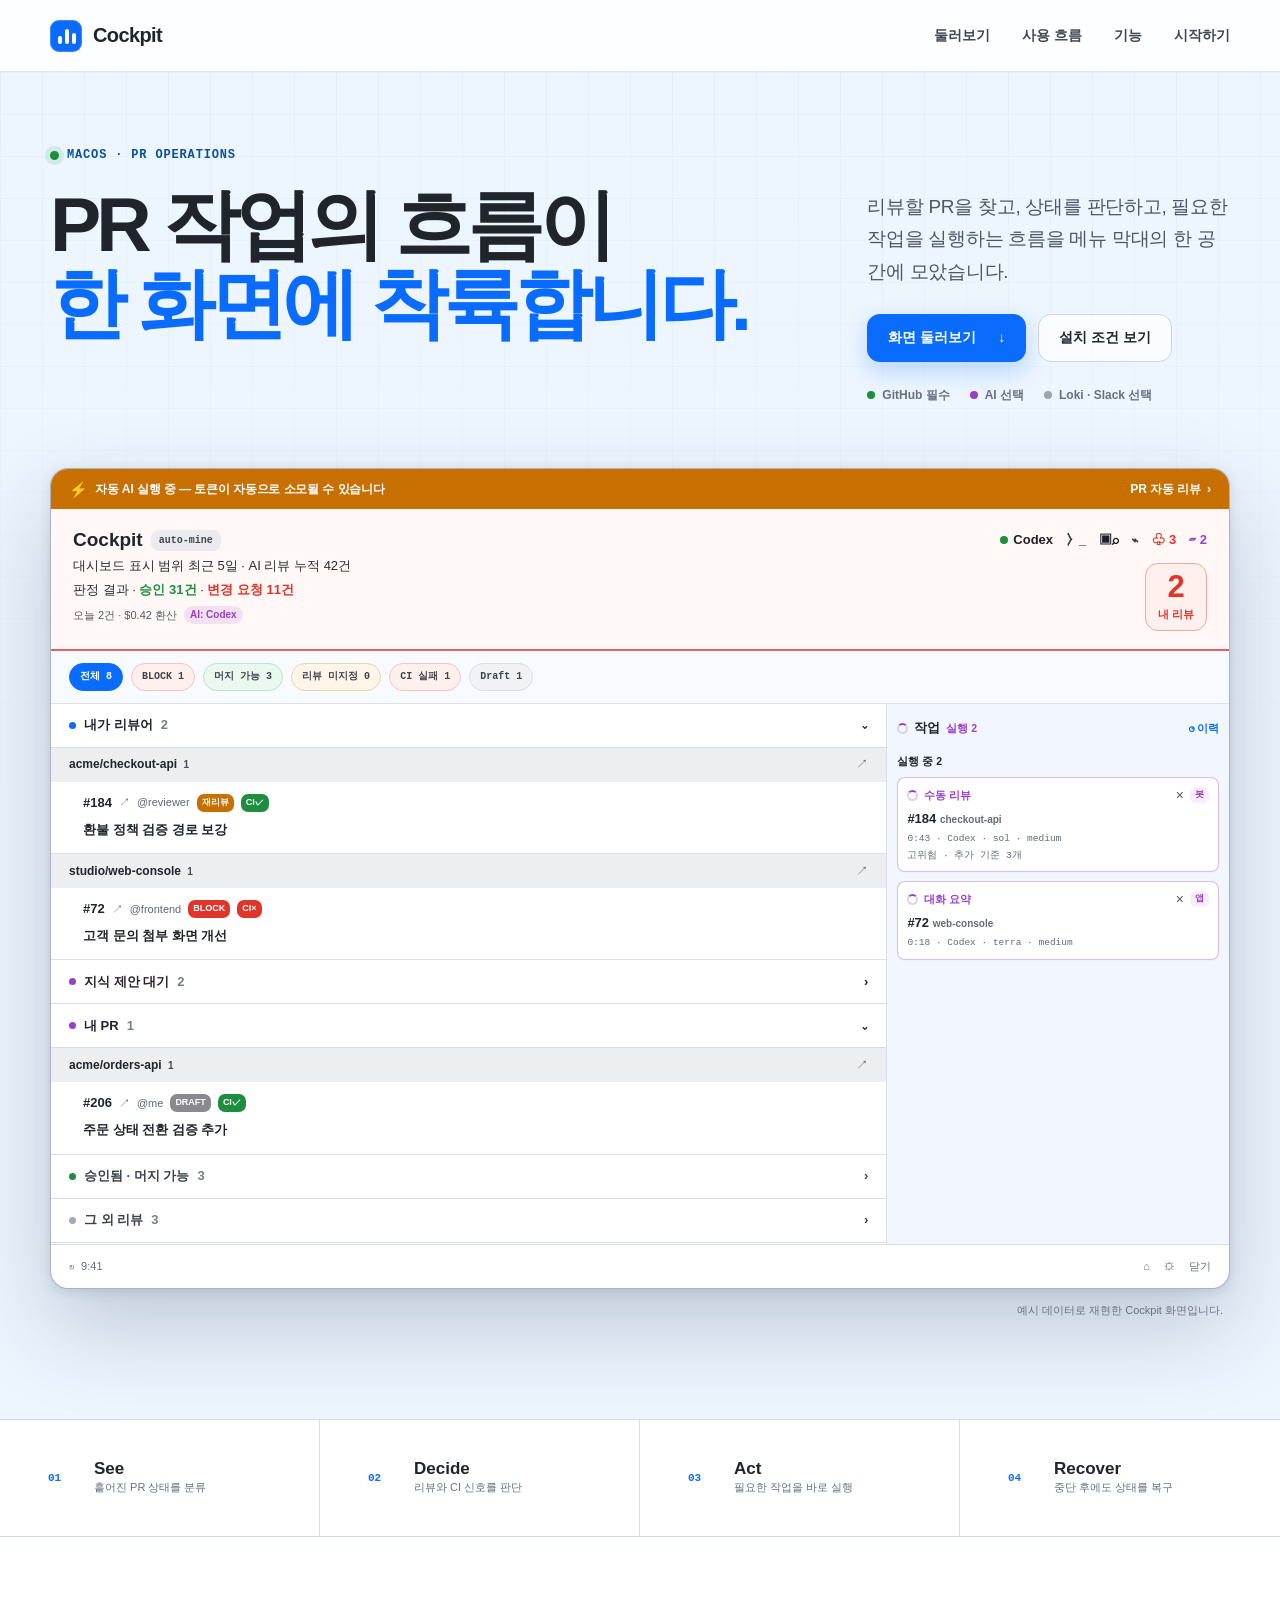
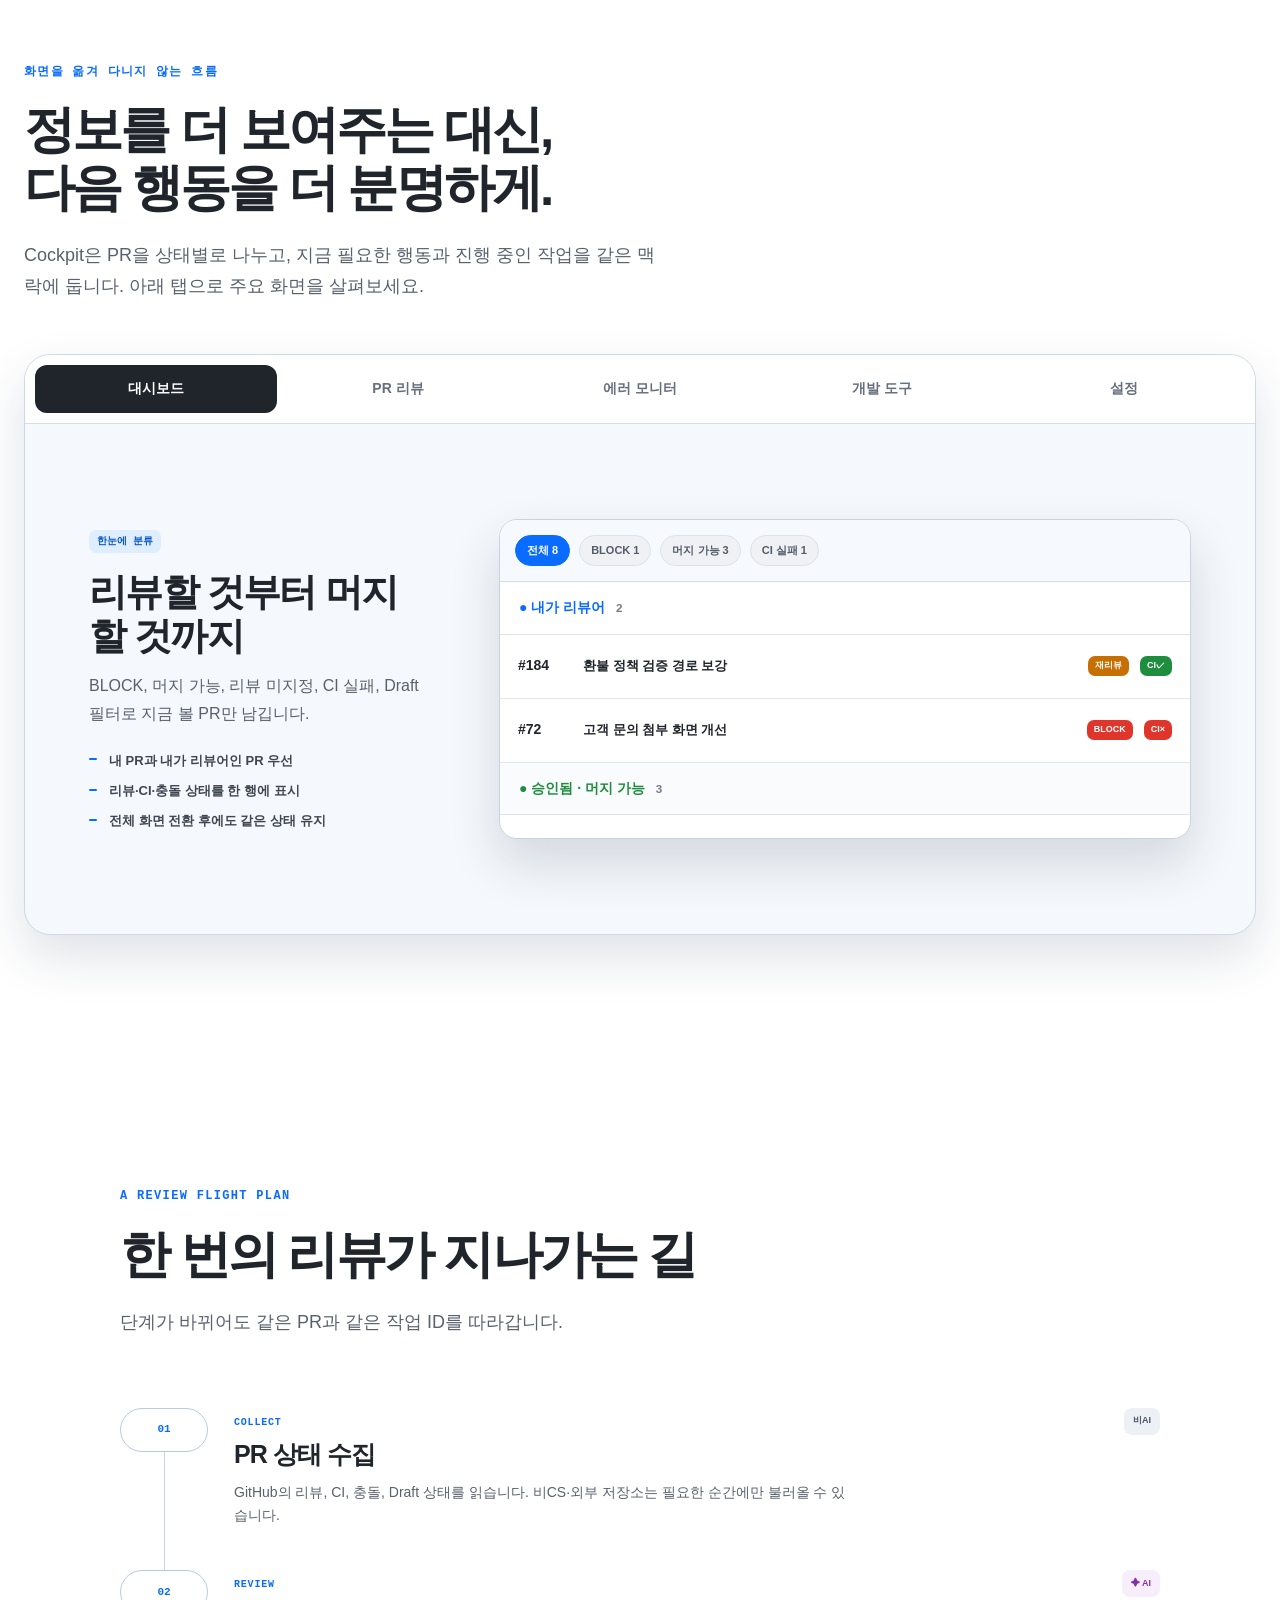
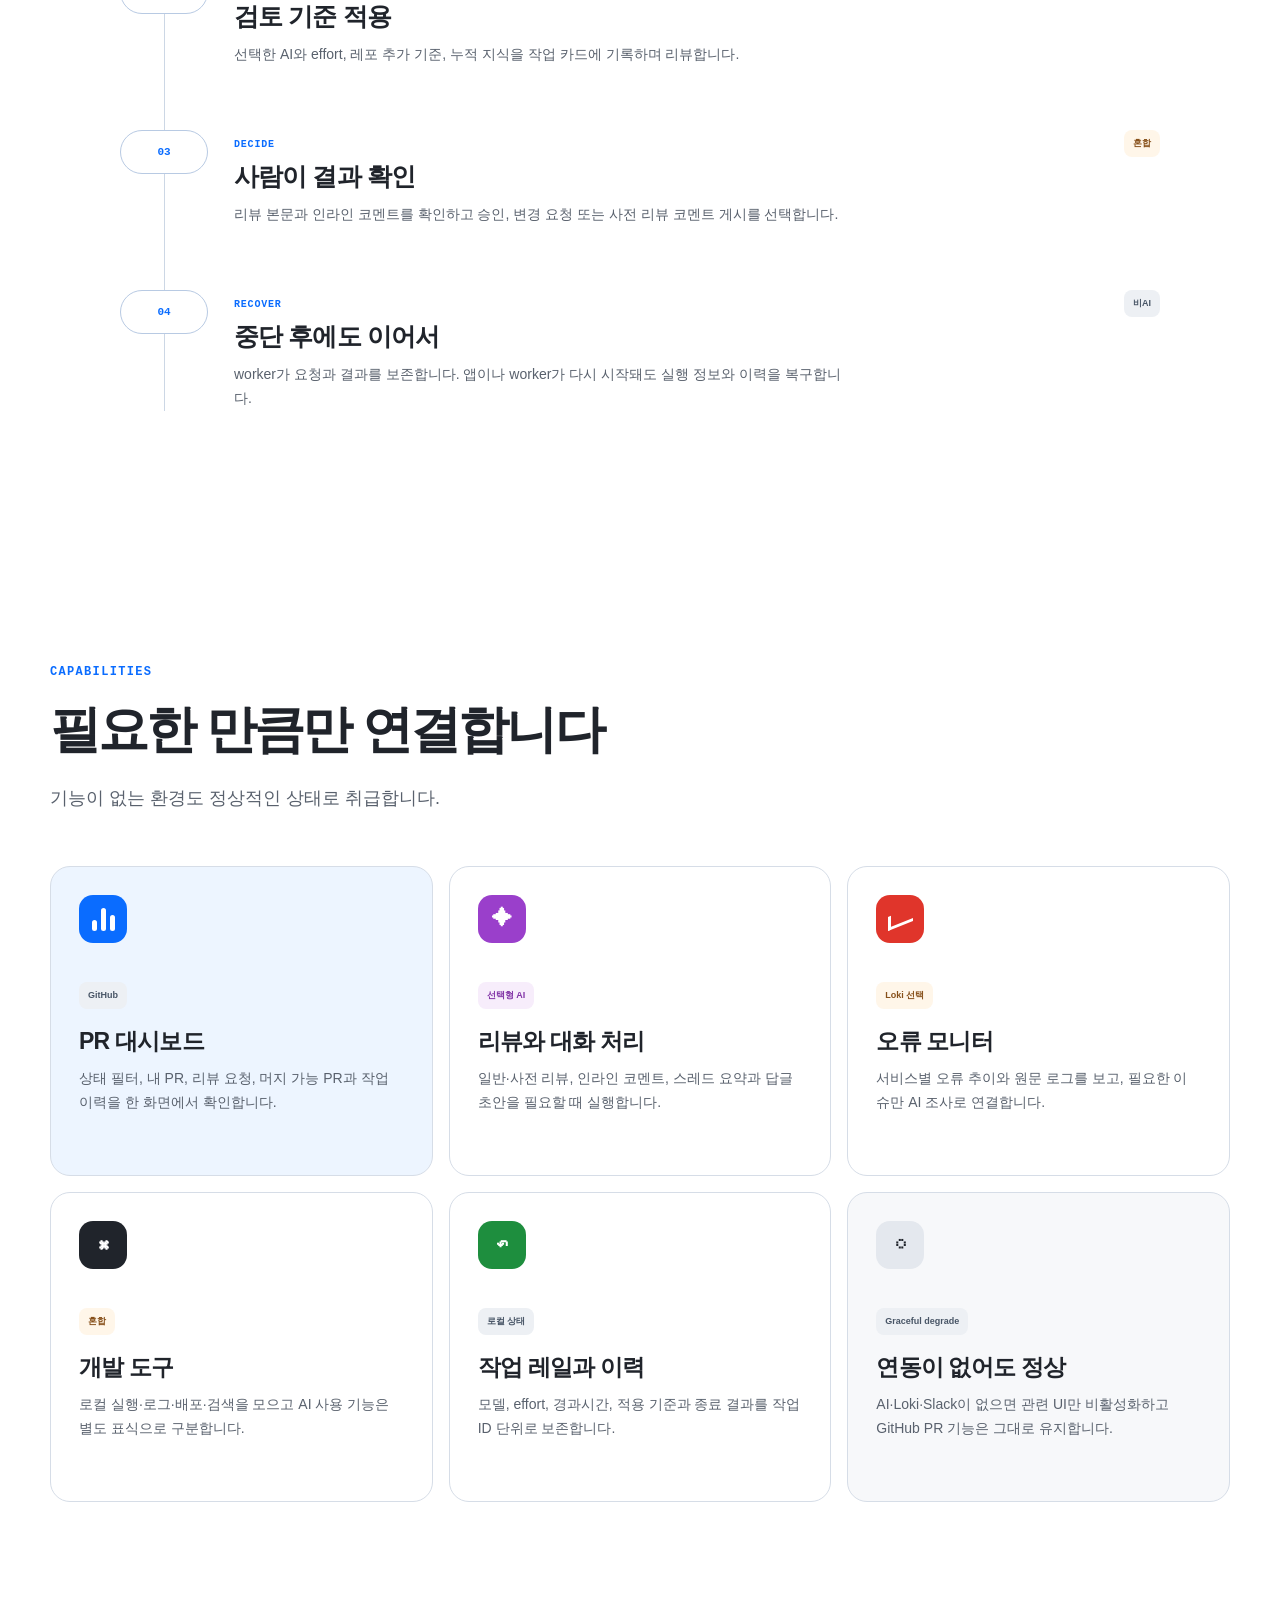
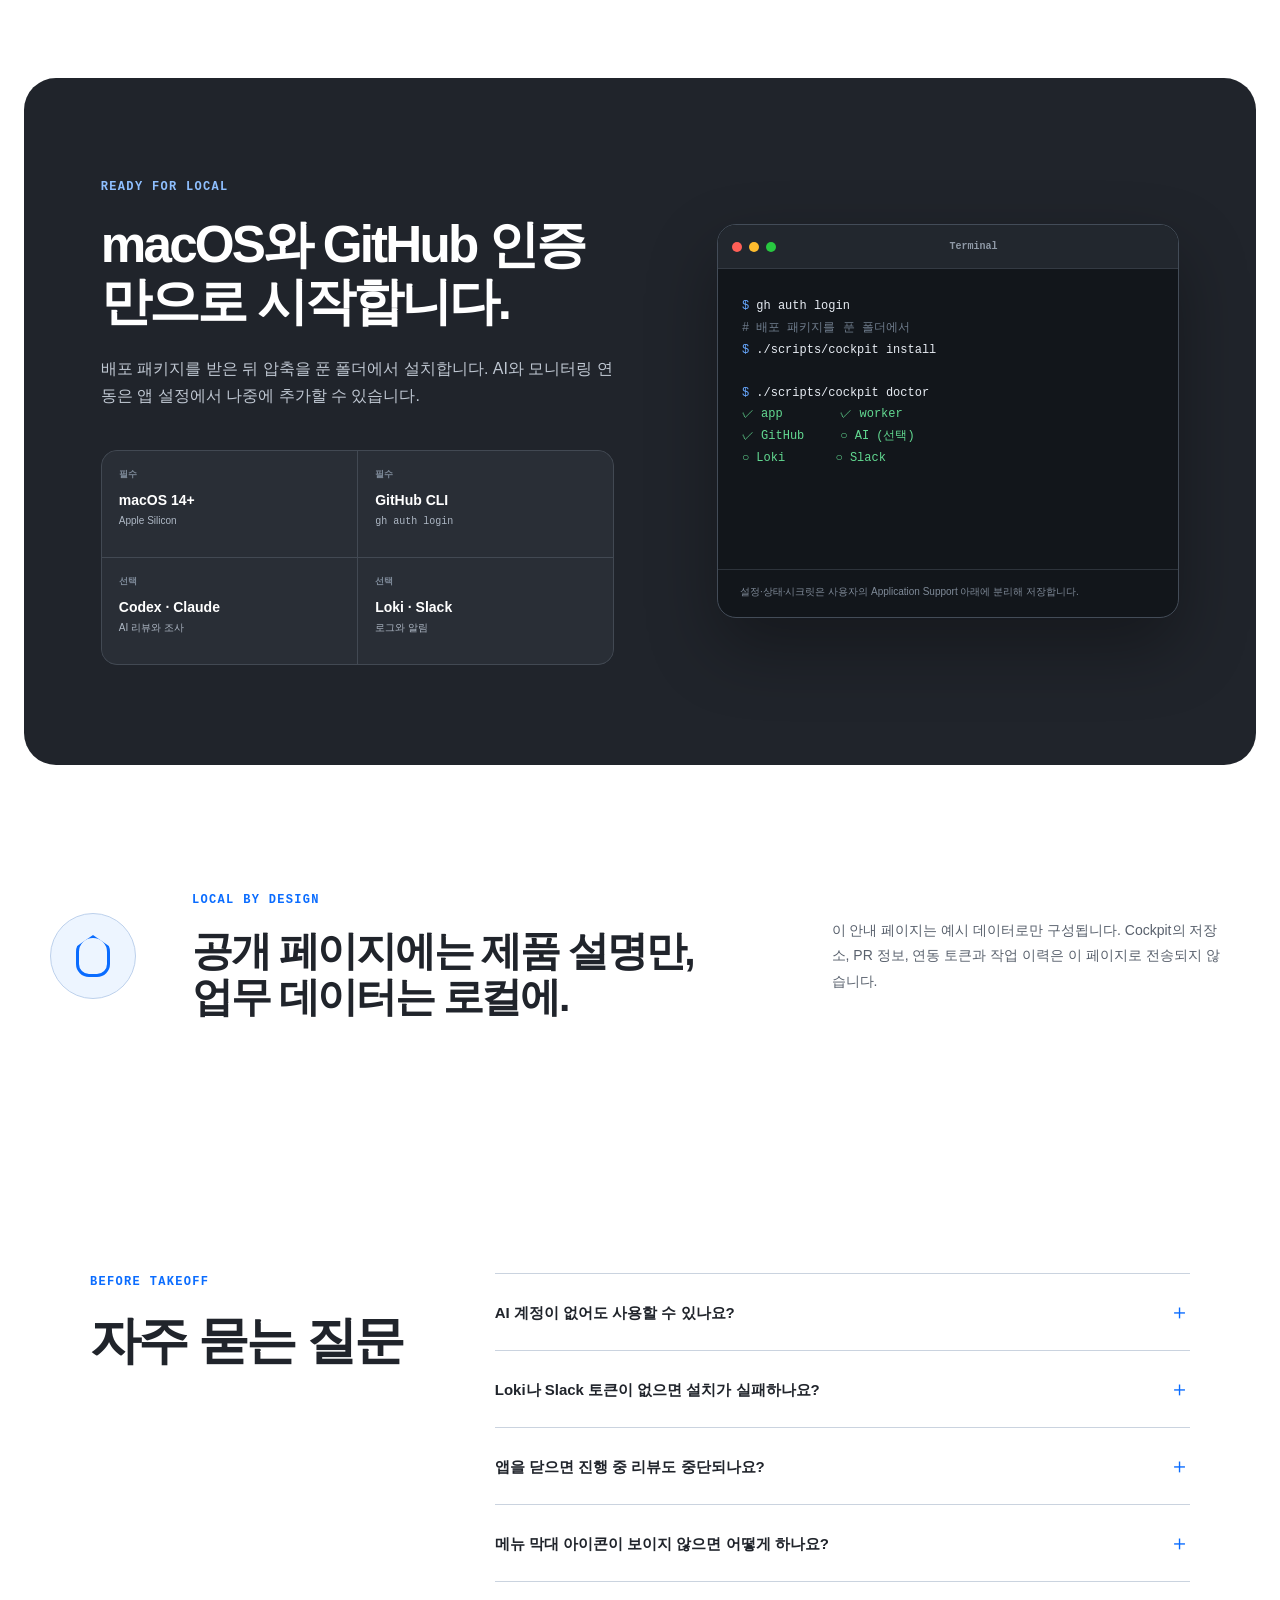
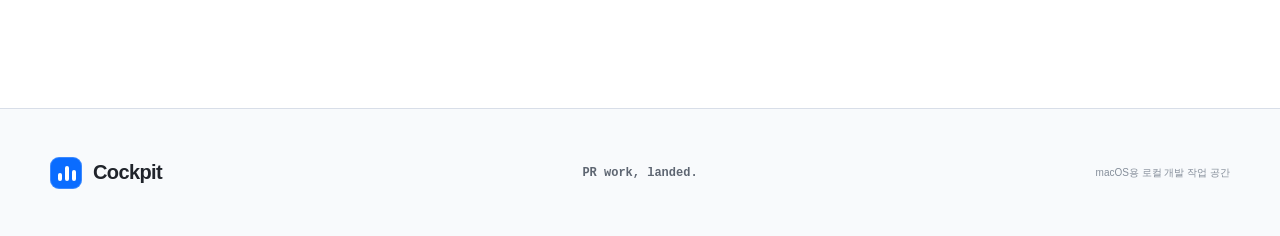
==== commit acaa3cb5: "CSE-0 (feat/pages) 실제 Cockpit UI 정합화 Co-authored-by: Codex <codex@openai.com>" ====
--- a/site/index.html
+++ b/site/index.html
@@ -63,63 +63,84 @@
       </div>
 
       <div class="hero-product" aria-label="Cockpit 대시보드 예시">
-        <div class="menu-bar" aria-hidden="true">
-          <span>9:41</span>
-          <div class="menu-icons"><span>◉</span><span>⌁</span><strong>☑ 2</strong></div>
-        </div>
         <div class="app-window">
-          <div class="window-top">
-            <div class="traffic-lights" aria-hidden="true"><i></i><i></i><i></i></div>
-            <span class="window-title">Cockpit</span>
-            <span class="mode-pill">auto-mine</span>
-            <div class="window-status"><i></i> Codex</div>
+          <div class="ai-run-banner">
+            <strong><span aria-hidden="true">⚡</span> 자동 AI 실행 중 — 토큰이 자동으로 소모될 수 있습니다</strong>
+            <span>PR 자동 리뷰&nbsp; ›</span>
           </div>
           <div class="window-summary">
-            <div>
-              <strong>오늘의 PR 흐름</strong>
-              <span>최근 5일 · AI 리뷰 42건</span>
-            </div>
-            <div class="review-count"><strong>2</strong><span>내 리뷰</span></div>
+            <div class="summary-copy">
+              <div class="summary-title">
+                <strong>Cockpit</strong>
+                <span class="mode-pill">auto-mine</span>
+              </div>
+              <p>대시보드 표시 범위 최근 5일 · AI 리뷰 누적 42건</p>
+              <p>판정 결과 · <b class="success-text">승인 31건</b> · <b class="danger-text">변경 요청 11건</b></p>
+              <div class="today-line">
+                <span>오늘 2건 · $0.42 환산</span>
+                <strong>AI: Codex</strong>
+              </div>
+            </div>
+            <div class="summary-actions" aria-hidden="true">
+              <div class="action-icons">
+                <span class="ai-status"><i></i>Codex</span>
+                <span>〉_</span>
+                <span>▣⌕</span>
+                <span>⌁</span>
+                <span class="danger-text">♧ 3</span>
+                <span class="accent-text">▱ 2</span>
+              </div>
+              <div class="review-count"><strong>2</strong><span>내 리뷰</span></div>
+            </div>
           </div>
           <div class="filter-row">
             <span class="filter active">전체 <b>8</b></span>
             <span class="filter danger">BLOCK <b>1</b></span>
             <span class="filter success">머지 가능 <b>3</b></span>
-            <span class="filter">CI 실패 <b>1</b></span>
+            <span class="filter warning-filter">리뷰 미지정 <b>0</b></span>
+            <span class="filter danger">CI 실패 <b>1</b></span>
+            <span class="filter">Draft <b>1</b></span>
           </div>
           <div class="window-body">
             <div class="pr-list">
               <div class="section-label"><span class="dot blue"></span>내가 리뷰어 <b>2</b><span>⌄</span></div>
               <article class="repo-card">
-                <header><strong>acme/checkout-api</strong><span>↗</span></header>
+                <header><strong>acme/checkout-api <small>1</small></strong><span>↗</span></header>
                 <div class="pr-row">
-                  <div class="pr-meta"><b>#184</b><span>@reviewer</span><em class="chip warning">재리뷰</em><em class="chip ok">CI✓</em></div>
+                  <div class="pr-meta"><b>#184</b><span>↗</span><span>@reviewer</span><em class="chip warning">재리뷰</em><em class="chip ok">CI✓</em></div>
                   <p>환불 정책 검증 경로 보강</p>
-                  <small>리뷰 기준 3개 적용 · 새 커밋 12분 전</small>
                 </div>
               </article>
               <article class="repo-card">
-                <header><strong>studio/web-console</strong><span>↗</span></header>
+                <header><strong>studio/web-console <small>1</small></strong><span>↗</span></header>
                 <div class="pr-row">
-                  <div class="pr-meta"><b>#72</b><span>@frontend</span><em class="chip block">BLOCK</em><em class="chip bad">CI×</em></div>
+                  <div class="pr-meta"><b>#72</b><span>↗</span><span>@frontend</span><em class="chip block">BLOCK</em><em class="chip bad">CI×</em></div>
                   <p>고객 문의 첨부 화면 개선</p>
-                  <small>수정 요청 1건 · 대화 요약 가능</small>
+                </div>
+              </article>
+              <div class="section-label accent-section"><span class="dot violet"></span>지식 제안 대기 <b>2</b><span>›</span></div>
+              <div class="section-label accent-section"><span class="dot violet"></span>내 PR <b>1</b><span>⌄</span></div>
+              <article class="repo-card compact-card">
+                <header><strong>acme/orders-api <small>1</small></strong><span>↗</span></header>
+                <div class="pr-row">
+                  <div class="pr-meta"><b>#206</b><span>↗</span><span>@me</span><em class="chip draft">DRAFT</em><em class="chip ok">CI✓</em></div>
+                  <p>주문 상태 전환 검증 추가</p>
                 </div>
               </article>
               <div class="section-label muted"><span class="dot green"></span>승인됨 · 머지 가능 <b>3</b><span>›</span></div>
               <div class="section-label muted"><span class="dot gray"></span>그 외 리뷰 <b>3</b><span>›</span></div>
             </div>
             <aside class="job-rail">
-              <header><strong>작업</strong><span class="rail-count">실행 2</span><button type="button">↶ 이력</button></header>
+              <header><span class="spinner"></span><strong>작업</strong><span class="rail-count">실행 2</span><button type="button">◷ 이력</button></header>
               <p class="rail-label">실행 중 <b>2</b></p>
               <article class="job-card job-running" data-demo-job>
-                <div><span class="spinner"></span><strong>리뷰</strong><em>✦ AI</em></div>
+                <div><span class="spinner"></span><strong>수동 리뷰</strong><span class="job-stop">×</span><em>봇</em></div>
                 <b>#184 <small>checkout-api</small></b>
                 <p><span data-job-time>0:42</span> · Codex · sol · medium</p>
                 <p>고위험 · 추가 기준 3개</p>
               </article>
               <article class="job-card">
-                <div><span class="spinner slow"></span><strong>대화 요약</strong><em>✦ AI</em></div>
+                <div><span class="spinner slow"></span><strong>대화 요약</strong><span class="job-stop">×</span><em>앱</em></div>
                 <b>#72 <small>web-console</small></b>
                 <p>0:18 · Codex · terra · medium</p>
               </article>
--- a/site/assets/styles.css
+++ b/site/assets/styles.css
@@ -4,17 +4,17 @@
   --line: #d8dee8;
   --paper: #ffffff;
   --panel: #f5f8fc;
-  --blue: #0b6cf4;
+  --blue: #0a6cff;
   --blue-deep: #0754c7;
   --sky: #237fb8;
   --sky-pale: #edf5ff;
-  --violet: #a844d3;
+  --violet: #9a3fcb;
   --violet-pale: #f7edfb;
-  --red: #e4443a;
+  --red: #e0352b;
   --red-pale: #fff0ee;
-  --green: #159447;
+  --green: #1e8e3e;
   --green-pale: #eaf8f0;
-  --amber: #c96d00;
+  --amber: #c76f00;
   --amber-pale: #fff6e9;
   --shadow-lg: 0 38px 90px rgba(26, 47, 75, 0.22), 0 3px 12px rgba(26, 47, 75, 0.12);
   --shadow-md: 0 22px 50px rgba(26, 47, 75, 0.14);
@@ -204,28 +204,21 @@
 
 .hero {
   position: relative;
-  display: grid;
-  grid-template-columns: minmax(320px, 0.8fr) minmax(620px, 1.3fr);
-  gap: clamp(40px, 6vw, 88px);
-  align-items: center;
-  min-height: 850px;
-  padding: 132px max(24px, calc((100vw - 1380px) / 2)) 86px;
+  min-height: 1220px;
+  padding: 146px max(24px, calc((100vw - 1180px) / 2)) 100px;
   overflow: hidden;
-  background:
-    linear-gradient(180deg, rgba(35, 127, 184, 0.94) 0, rgba(35, 127, 184, 0.94) 185px, transparent 185px),
-    radial-gradient(circle at 90% 8%, rgba(255,255,255,0.34), transparent 30%),
-    var(--sky-pale);
+  background: var(--sky-pale);
 }
 
 .hero::before {
   position: absolute;
-  inset: 185px 0 0;
+  inset: 72px 0 0;
   pointer-events: none;
   background-image:
     linear-gradient(rgba(35, 127, 184, 0.07) 1px, transparent 1px),
     linear-gradient(90deg, rgba(35, 127, 184, 0.07) 1px, transparent 1px);
   background-size: 42px 42px;
-  mask-image: linear-gradient(to bottom, rgba(0,0,0,0.65), transparent 70%);
+  mask-image: linear-gradient(to bottom, rgba(0,0,0,0.58), transparent 62%);
   content: "";
 }
 
@@ -236,7 +229,20 @@
 }
 
 .hero-copy {
-  padding-top: 118px;
+  display: grid;
+  grid-template-columns: minmax(0, 1.35fr) minmax(330px, 0.65fr);
+  column-gap: 64px;
+  align-items: start;
+  width: 100%;
+}
+
+.hero-copy .eyebrow {
+  grid-column: 1 / -1;
+}
+
+.hero-copy h1 {
+  grid-column: 1;
+  grid-row: 2 / span 3;
 }
 
 .eyebrow {
@@ -266,10 +272,10 @@
 }
 
 .hero h1 {
-  max-width: 680px;
+  max-width: 850px;
   margin: 0;
   font-family: ui-rounded, "SF Pro Rounded", -apple-system, BlinkMacSystemFont, sans-serif;
-  font-size: clamp(48px, 5.2vw, 76px);
+  font-size: clamp(52px, 6vw, 82px);
   font-weight: 800;
   line-height: 1.04;
   letter-spacing: -0.065em;
@@ -280,8 +286,9 @@
 }
 
 .hero-lead {
-  max-width: 560px;
-  margin: 30px 0 0;
+  grid-column: 2;
+  max-width: 700px;
+  margin: 6px 0 0;
   color: #4c5664;
   font-size: 19px;
   line-height: 1.72;
@@ -289,10 +296,11 @@
 }
 
 .hero-actions {
+  grid-column: 2;
   display: flex;
   flex-wrap: wrap;
   gap: 12px;
-  margin-top: 34px;
+  margin-top: 25px;
 }
 
 .button {
@@ -334,10 +342,11 @@
 }
 
 .integration-line {
+  grid-column: 2;
   display: flex;
   flex-wrap: wrap;
   gap: 20px;
-  margin: 33px 0 0;
+  margin: 24px 0 0;
   padding: 0;
   color: #667080;
   font-size: 12px;
@@ -362,71 +371,43 @@
 .signal-optional { background: #9aa4b3; }
 
 .hero-product {
+  width: 100%;
   min-width: 0;
-  padding-top: 28px;
-  transform: perspective(1400px) rotateY(-2deg) rotateX(1deg);
-  transform-origin: center left;
-}
-
-.menu-bar {
-  display: flex;
-  align-items: center;
-  justify-content: space-between;
-  height: 40px;
-  padding: 0 18px;
-  color: rgba(255,255,255,0.94);
-  font-size: 12px;
-  font-weight: 700;
-}
-
-.menu-icons {
-  display: flex;
-  align-items: center;
-  gap: 14px;
-}
-
-.menu-icons strong {
-  padding: 3px 7px;
-  border-radius: 7px;
-  background: rgba(255,255,255,0.16);
+  margin-top: 64px;
 }
 
 .app-window {
   overflow: hidden;
-  border: 1px solid rgba(110, 132, 159, 0.46);
-  border-radius: 20px;
-  background: rgba(255,255,255,0.97);
+  border: 1px solid rgba(99, 112, 130, 0.52);
+  border-radius: 18px;
+  background: #fff;
   box-shadow: var(--shadow-lg);
 }
 
-.window-top {
-  display: flex;
-  align-items: center;
-  gap: 10px;
-  height: 49px;
-  padding: 0 16px;
-  border-bottom: 1px solid #e0e4ea;
-}
-
-.traffic-lights {
-  display: flex;
+.ai-run-banner {
+  display: flex;
+  align-items: center;
+  justify-content: space-between;
+  min-height: 40px;
+  padding: 0 18px;
+  color: #fff;
+  background: var(--amber);
+  font-size: 12px;
+  letter-spacing: -0.01em;
+}
+
+.ai-run-banner strong {
+  display: inline-flex;
+  align-items: center;
   gap: 7px;
-  margin-right: 6px;
-}
-
-.traffic-lights i {
-  width: 11px;
-  height: 11px;
-  border-radius: 50%;
-  background: #ff5f57;
-}
-
-.traffic-lights i:nth-child(2) { background: #febc2e; }
-.traffic-lights i:nth-child(3) { background: #28c840; }
-
-.window-title {
+}
+
+.ai-run-banner strong span {
   font-size: 15px;
-  font-weight: 780;
+}
+
+.ai-run-banner > span {
+  font-weight: 700;
 }
 
 .mode-pill {
@@ -438,74 +419,128 @@
   font-weight: 700;
 }
 
-.window-status {
+.window-summary {
+  display: flex;
+  align-items: flex-start;
+  justify-content: space-between;
+  min-height: 142px;
+  padding: 20px 22px 18px;
+  border-bottom: 2px solid rgba(228, 68, 58, 0.84);
+  background: #fff8f7;
+}
+
+.summary-copy {
+  display: flex;
+  flex-direction: column;
+  gap: 4px;
+}
+
+.summary-title {
+  display: flex;
+  align-items: center;
+  gap: 8px;
+}
+
+.summary-title > strong {
+  color: var(--ink);
+  font-size: 19px;
+  line-height: 1.2;
+}
+
+.summary-copy p {
+  margin: 0;
+  color: #2c2c2e;
+  font-size: 13px;
+  line-height: 1.55;
+}
+
+.summary-copy .success-text,
+.summary-copy .danger-text {
+  font-weight: 650;
+}
+
+.success-text { color: var(--green); }
+.danger-text { color: var(--red); }
+.accent-text { color: var(--violet); }
+
+.today-line {
+  display: flex;
+  align-items: center;
+  gap: 7px;
+  margin-top: 2px;
+}
+
+.today-line span {
+  color: #5a5a5f;
+  font-size: 11px;
+}
+
+.today-line strong {
+  padding: 1px 6px;
+  border-radius: 999px;
+  color: var(--violet);
+  background: rgba(154, 63, 203, 0.12);
+  font-size: 10px;
+}
+
+.summary-actions {
+  display: flex;
+  flex-direction: column;
+  align-items: flex-end;
+  gap: 12px;
+}
+
+.action-icons {
+  display: flex;
+  align-items: center;
+  gap: 13px;
+  min-height: 22px;
+  color: #202124;
+  font-size: 13px;
+  font-weight: 650;
+}
+
+.ai-status {
   display: inline-flex;
   align-items: center;
-  gap: 6px;
-  margin-left: auto;
-  font-size: 12px;
-  font-weight: 710;
-}
-
-.window-status i {
+  gap: 5px;
+}
+
+.ai-status i {
   width: 8px;
   height: 8px;
   border-radius: 50%;
   background: var(--green);
 }
 
-.window-summary {
-  display: flex;
-  align-items: center;
-  justify-content: space-between;
-  min-height: 84px;
-  padding: 14px 18px 14px 22px;
-  border-bottom: 2px solid rgba(228, 68, 58, 0.84);
-  background: #fff8f7;
-}
-
-.window-summary > div:first-child {
+.review-count {
   display: flex;
   flex-direction: column;
-  gap: 5px;
-}
-
-.window-summary strong {
-  font-size: 16px;
-}
-
-.window-summary span {
-  color: #5d626a;
-  font-size: 11px;
-}
-
-.review-count {
-  display: flex;
-  flex-direction: column;
   align-items: center;
   min-width: 62px;
-  padding: 8px 10px;
+  padding: 7px 11px;
   border: 1px solid #f0a8a2;
-  border-radius: 14px;
+  border-radius: 13px;
   color: var(--red);
   background: var(--red-pale);
 }
 
 .review-count strong {
-  font-size: 28px;
+  font-size: 31px;
   line-height: 1;
 }
 
 .review-count span {
   margin-top: 4px;
   color: var(--red);
+  font-size: 11px;
   font-weight: 720;
 }
 
 .filter-row {
   display: flex;
-  gap: 7px;
-  padding: 10px 12px;
+  gap: 8px;
+  padding: 12px 18px;
   overflow: hidden;
   border-bottom: 1px solid #dce2eb;
   background: #f7faff;
@@ -513,12 +548,12 @@
 
 .filter {
   flex: 0 0 auto;
-  padding: 5px 9px;
+  padding: 5px 10px;
   border: 1px solid #d7deea;
   border-radius: 999px;
   color: #3e444d;
   background: #f0f2f5;
-  font-size: 9px;
+  font-size: 10px;
   font-weight: 760;
 }
 
@@ -538,10 +573,15 @@
   background: var(--green-pale);
 }
 
+.filter.warning-filter {
+  border-color: #ead3b5;
+  background: #fff6e9;
+}
+
 .window-body {
   display: grid;
-  grid-template-columns: 1.72fr 0.9fr;
-  min-height: 395px;
+  grid-template-columns: minmax(0, 1fr) minmax(250px, 29%);
+  min-height: 540px;
 }
 
 .pr-list {
@@ -552,10 +592,10 @@
   display: flex;
   align-items: center;
   gap: 8px;
-  height: 40px;
-  padding: 0 14px;
+  height: 44px;
+  padding: 0 18px;
   border-bottom: 1px solid #dadddf;
-  font-size: 12px;
+  font-size: 13px;
   font-weight: 760;
 }
 
@@ -570,6 +610,10 @@
 .section-label.muted {
   color: #39414b;
   background: #fff;
+}
+
+.section-label.accent-section {
+  color: #27222d;
 }
 
 .dot {
@@ -581,23 +625,30 @@
 .dot.blue { background: var(--blue); }
 .dot.green { background: var(--green); }
 .dot.gray { background: #a3aab4; }
+.dot.violet { background: var(--violet); }
 
 .repo-card header {
   display: flex;
   align-items: center;
   justify-content: space-between;
-  height: 31px;
-  padding: 0 14px;
+  height: 34px;
+  padding: 0 18px;
   background: #eceeef;
-  font-size: 11px;
+  font-size: 12px;
 }
 
 .repo-card header span {
   color: #606873;
 }
 
+.repo-card header small {
+  margin-left: 3px;
+  color: #474b52;
+  font-size: 10px;
+}
+
 .pr-row {
-  padding: 10px 15px 11px 28px;
+  padding: 11px 18px 12px 32px;
   border-bottom: 1px solid #dfe2e5;
 }
 
@@ -606,19 +657,19 @@
   align-items: center;
   gap: 7px;
   color: #616975;
-  font-size: 10px;
+  font-size: 11px;
 }
 
 .pr-meta b {
   color: var(--ink);
-  font-size: 12px;
+  font-size: 13px;
 }
 
 .chip {
   padding: 2px 5px;
   border-radius: 7px;
   color: white;
-  font-size: 8px;
+  font-size: 9px;
   font-style: normal;
   font-weight: 800;
 }
@@ -626,10 +677,11 @@
 .chip.warning { background: var(--amber); }
 .chip.ok { background: var(--green); }
 .chip.block, .chip.bad { background: var(--red); }
+.chip.draft { background: #8a8a8e; }
 
 .pr-row p {
-  margin: 7px 0 3px;
-  font-size: 12px;
+  margin: 7px 0 1px;
+  font-size: 13px;
   font-weight: 620;
 }
 
@@ -639,24 +691,24 @@
 }
 
 .job-rail {
-  padding: 0 12px 14px;
+  padding: 0 10px 14px;
   background: #f2f7ff;
 }
 
 .job-rail > header {
   display: flex;
   align-items: center;
-  height: 48px;
+  height: 49px;
   gap: 6px;
 }
 
 .job-rail header strong {
-  font-size: 12px;
+  font-size: 13px;
 }
 
 .rail-count {
   color: var(--violet);
-  font-size: 10px;
+  font-size: 10.5px;
   font-weight: 750;
 }
 
@@ -666,22 +718,22 @@
   border: 0;
   color: var(--blue);
   background: transparent;
-  font-size: 10px;
+  font-size: 10.5px;
   font-weight: 740;
 }
 
 .rail-label {
   margin: 0 0 8px;
-  font-size: 10px;
+  font-size: 10.5px;
   font-weight: 700;
 }
 
 .job-card {
   margin-bottom: 9px;
-  padding: 11px 12px;
-  border: 1px solid #cfa2e7;
-  border-radius: 12px;
-  background: #fffaff;
+  padding: 9px;
+  border: 1px solid rgba(154, 63, 203, 0.35);
+  border-radius: 8px;
+  background: #fff;
   box-shadow: 0 1px 2px rgba(64, 36, 82, 0.04);
 }
 
@@ -690,22 +742,22 @@
   align-items: center;
   gap: 6px;
   color: var(--violet);
-  font-size: 10px;
+  font-size: 10.5px;
 }
 
 .job-card > div em {
-  margin-left: auto;
   padding: 1px 5px;
   border-radius: 6px;
   background: var(--violet-pale);
-  font-size: 8px;
+  font-size: 9px;
   font-style: normal;
   font-weight: 800;
 }
 
 .spinner {
-  width: 10px;
-  height: 10px;
+  flex: 0 0 auto;
+  width: 11px;
+  height: 11px;
   border: 2px solid #ded3e4;
   border-top-color: var(--violet);
   border-radius: 50%;
@@ -723,30 +775,38 @@
 .job-card > b {
   display: block;
   margin-top: 6px;
-  font-size: 12px;
+  font-size: 13px;
 }
 
 .job-card b small {
   color: #646b77;
-  font-size: 9px;
+  font-size: 10px;
   font-weight: 560;
 }
 
 .job-card p {
   margin: 3px 0 0;
   color: #626a76;
-  font-size: 8px;
+  font-size: 9.5px;
+  line-height: 1.4;
+}
+
+.job-stop {
+  margin-left: auto;
+  color: #5a5a5f;
+  font-size: 14px;
+  line-height: 1;
 }
 
 .window-footer {
   display: flex;
   align-items: center;
   justify-content: space-between;
-  height: 42px;
-  padding: 0 16px;
+  height: 44px;
+  padding: 0 18px;
   border-top: 1px solid #d9dee6;
   color: #666e79;
-  font-size: 10px;
+  font-size: 11px;
 }
 
 .window-footer div {
@@ -1808,20 +1868,31 @@
 
 @media (max-width: 1120px) {
   .hero {
-    grid-template-columns: 1fr;
-    padding-top: 110px;
+    min-height: auto;
+    padding-top: 120px;
   }
 
   .hero-copy {
-    max-width: 760px;
-    padding-top: 105px;
+    display: block;
+    max-width: 820px;
+  }
+
+  .hero-lead {
+    margin-top: 26px;
+  }
+
+  .hero-actions {
+    margin-top: 34px;
+  }
+
+  .integration-line {
+    margin-top: 33px;
   }
 
   .hero-product {
-    max-width: 900px;
+    max-width: 100%;
+    margin-top: 52px;
     justify-self: center;
-    width: 100%;
-    transform: none;
   }
 
   .flight-strip {
@@ -1894,18 +1965,16 @@
 
   .hero {
     min-height: auto;
-    padding: 84px 16px 60px;
-    background:
-      linear-gradient(180deg, rgba(35, 127, 184, 0.96) 0, rgba(35, 127, 184, 0.96) 125px, transparent 125px),
-      var(--sky-pale);
+    padding: 104px 16px 60px;
+    background: var(--sky-pale);
   }
 
   .hero::before {
-    inset: 125px 0 0;
+    inset: 64px 0 0;
   }
 
   .hero-copy {
-    padding: 72px 8px 0;
+    padding: 0 8px;
   }
 
   .hero h1 {
@@ -1917,7 +1986,7 @@
   }
 
   .hero-product {
-    padding-top: 0;
+    margin-top: 42px;
   }
 
   .window-body {
@@ -2057,7 +2126,7 @@
 
 @media (max-width: 520px) {
   .hero {
-    padding-top: 64px;
+    padding-top: 96px;
     background: var(--sky-pale);
   }
 
@@ -2066,7 +2135,7 @@
   }
 
   .hero-copy {
-    padding-top: 48px;
+    padding-top: 0;
   }
 
   .hero h1 {
@@ -2085,24 +2154,39 @@
     gap: 10px 16px;
   }
 
-  .menu-bar {
-    display: none;
-  }
-
   .app-window {
     border-radius: 16px;
   }
 
-  .window-top {
-    padding: 0 11px;
-  }
-
-  .traffic-lights {
+  .ai-run-banner {
+    min-height: 36px;
+    padding: 0 12px;
+    font-size: 9.5px;
+  }
+
+  .ai-run-banner > span {
     display: none;
   }
 
   .window-summary {
+    min-height: 126px;
     padding: 12px;
+  }
+
+  .summary-copy p {
+    font-size: 10.5px;
+  }
+
+  .summary-title > strong {
+    font-size: 16px;
+  }
+
+  .action-icons {
+    display: none;
+  }
+
+  .review-count {
+    min-width: 54px;
   }
 
   .filter-row {
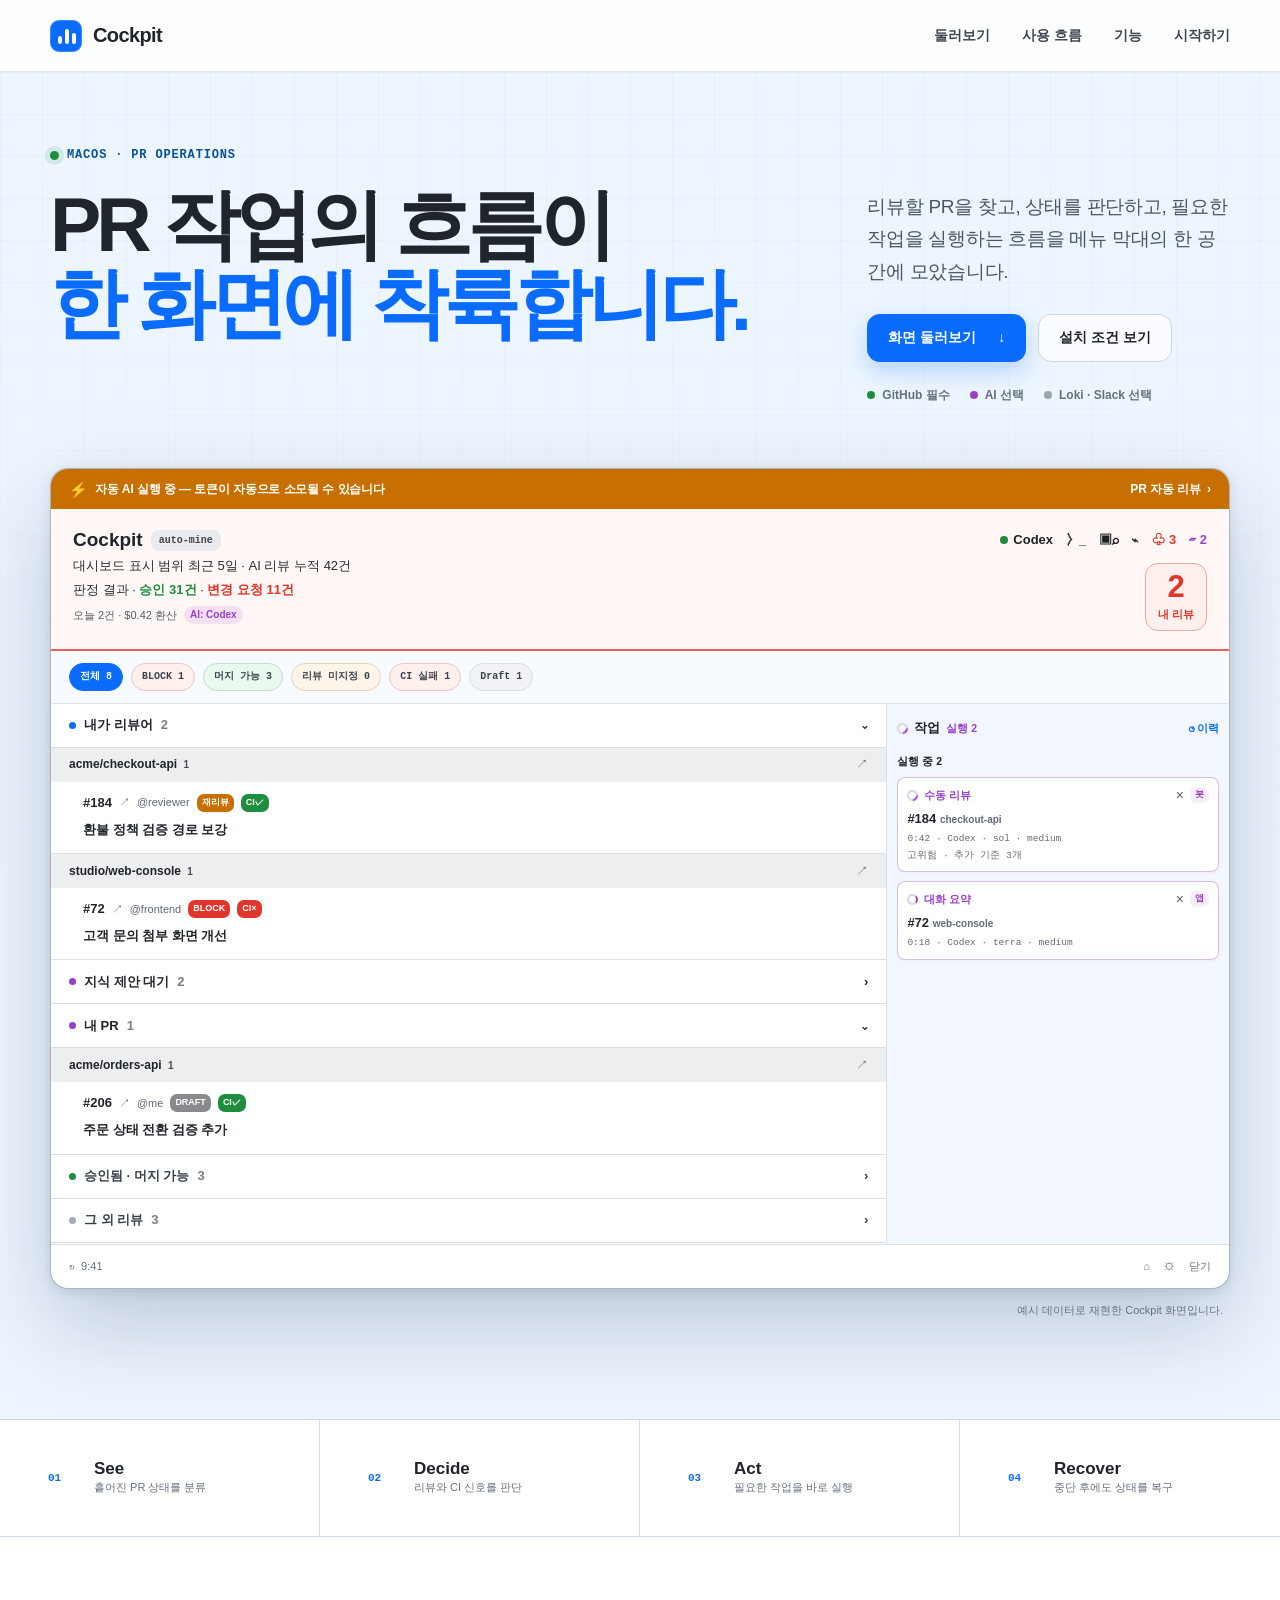
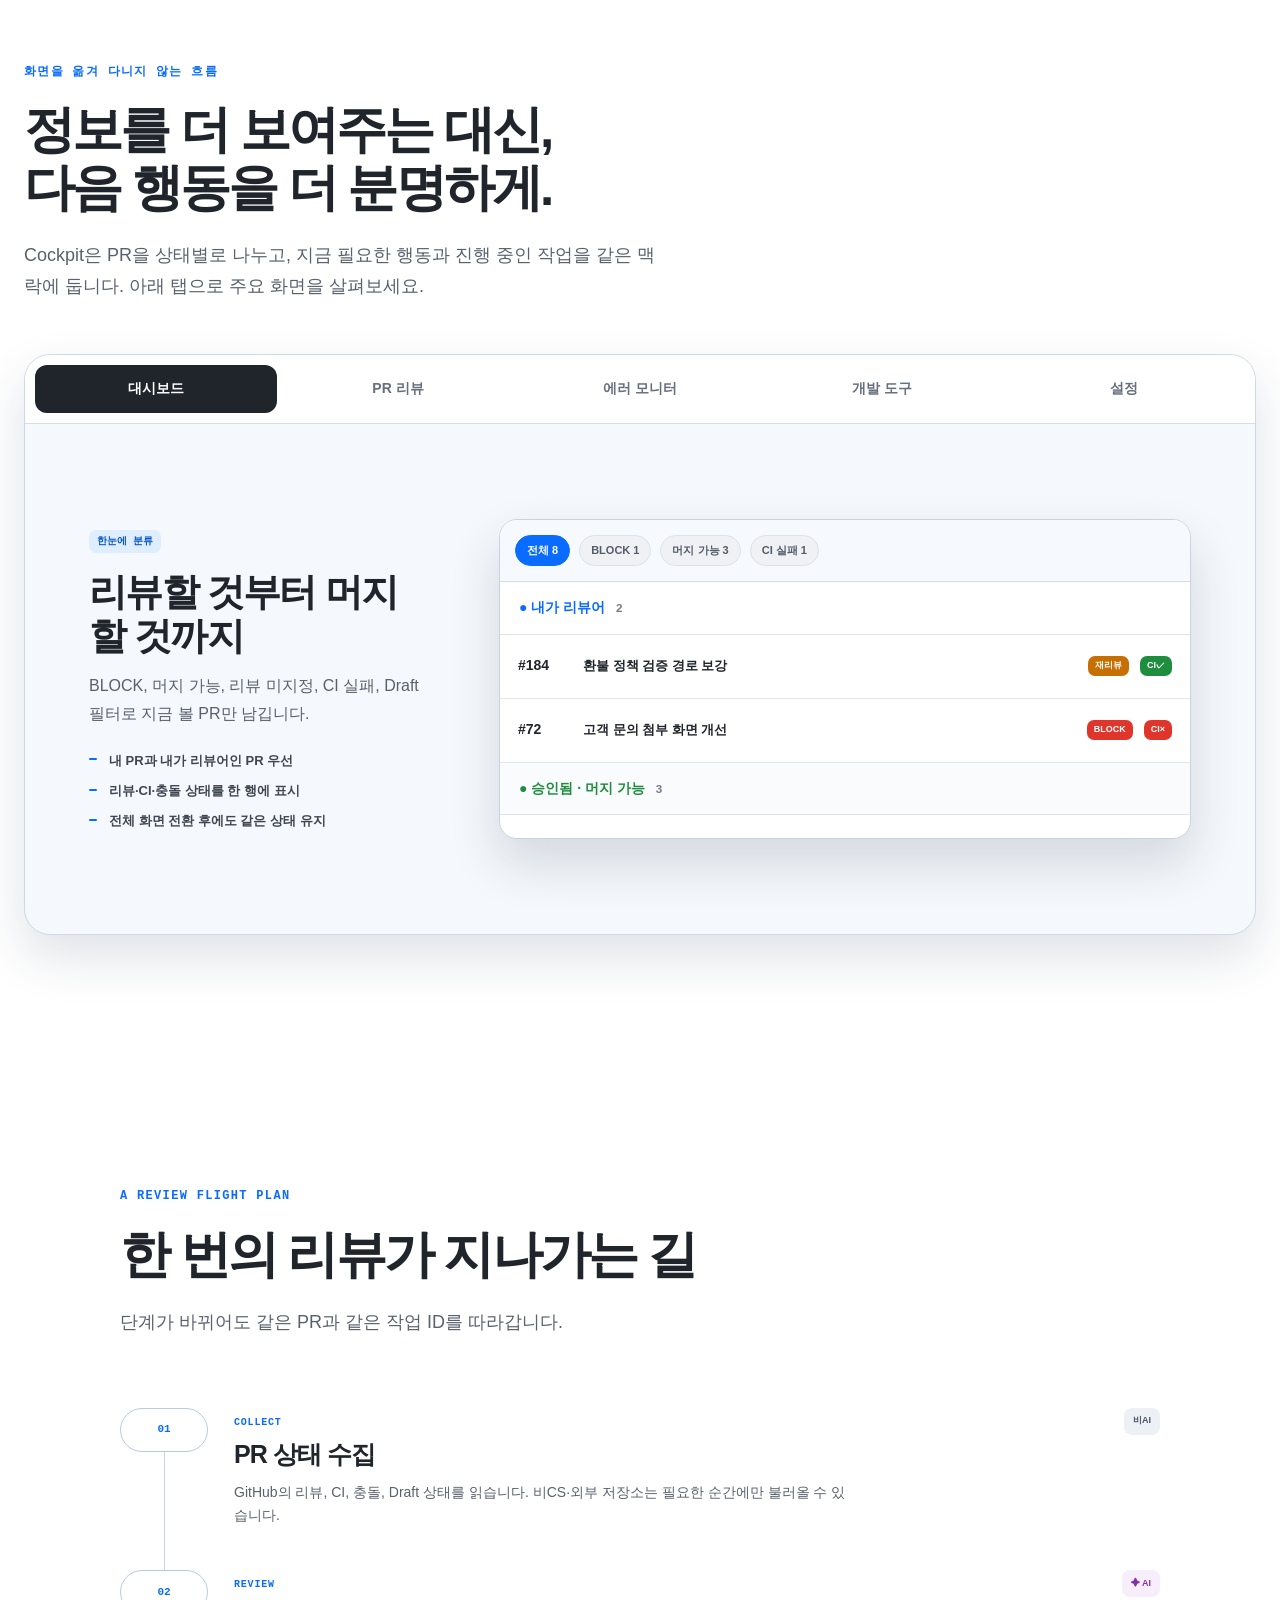
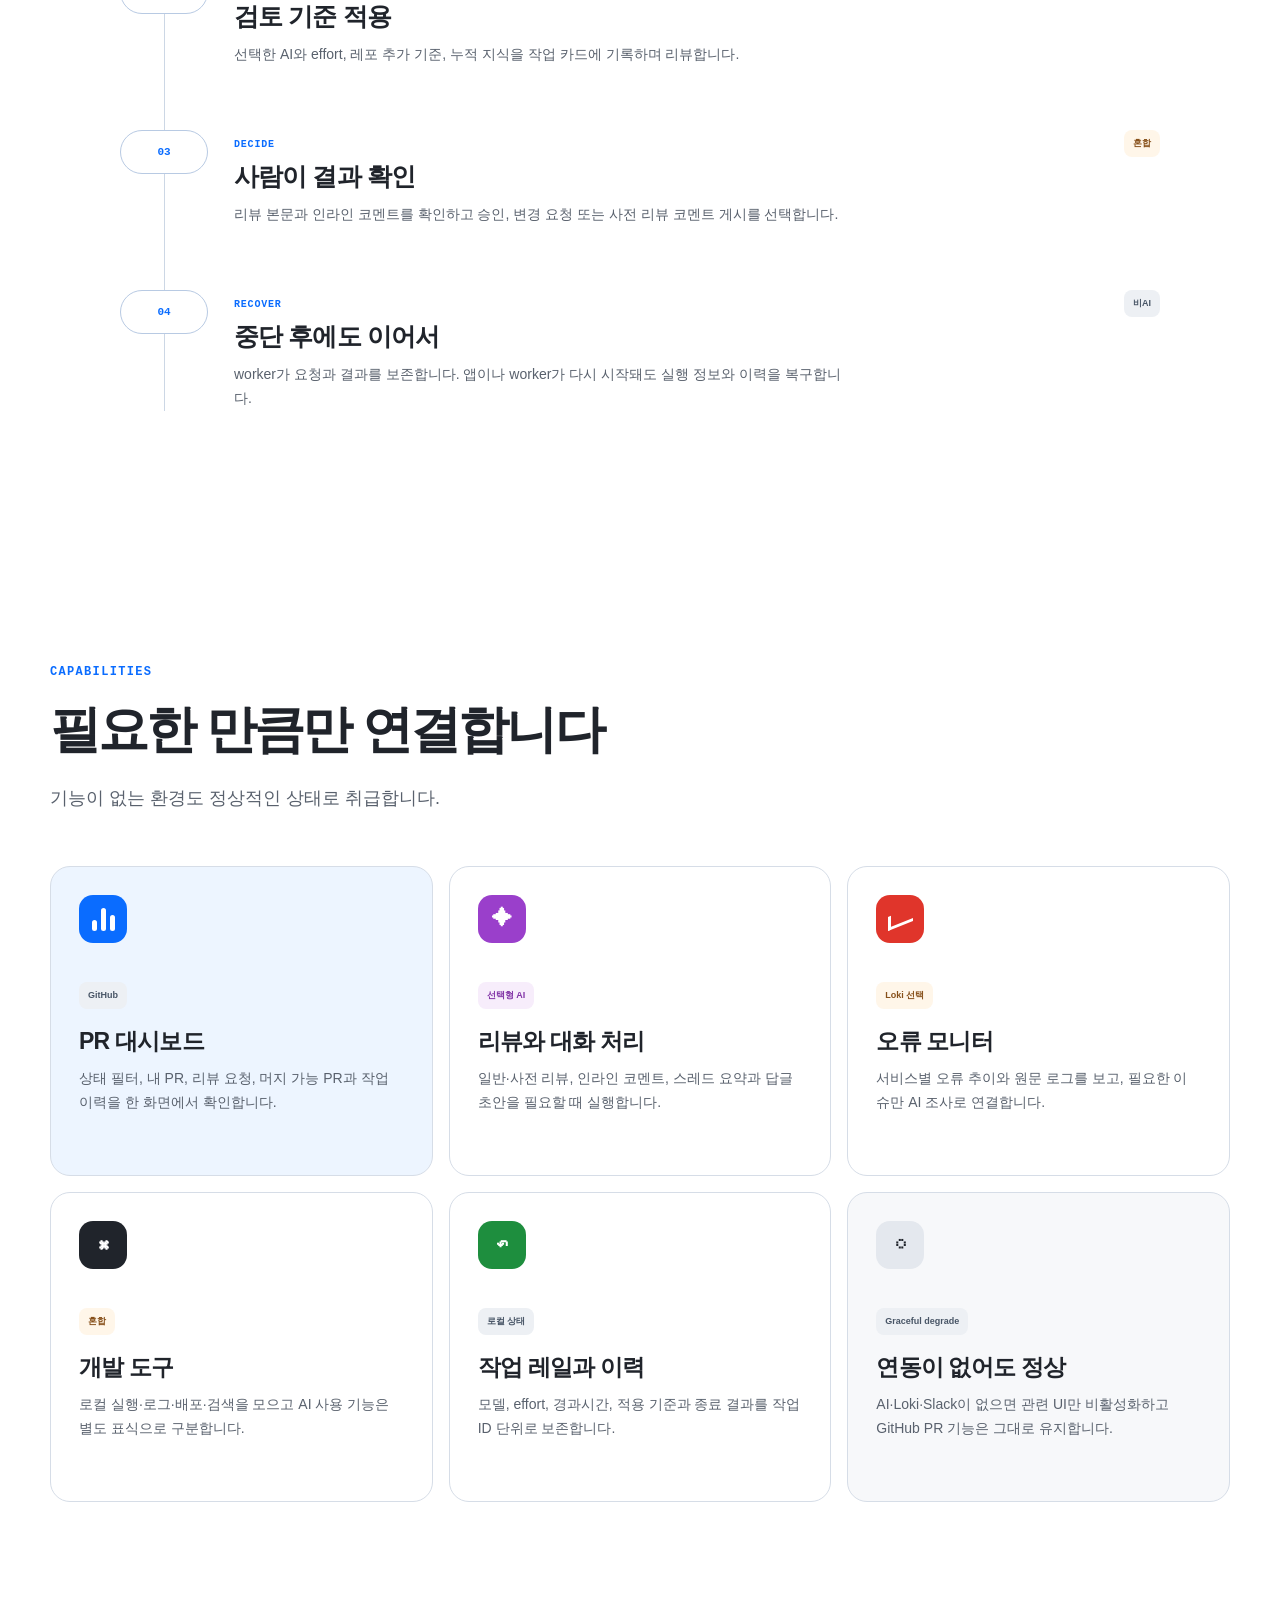
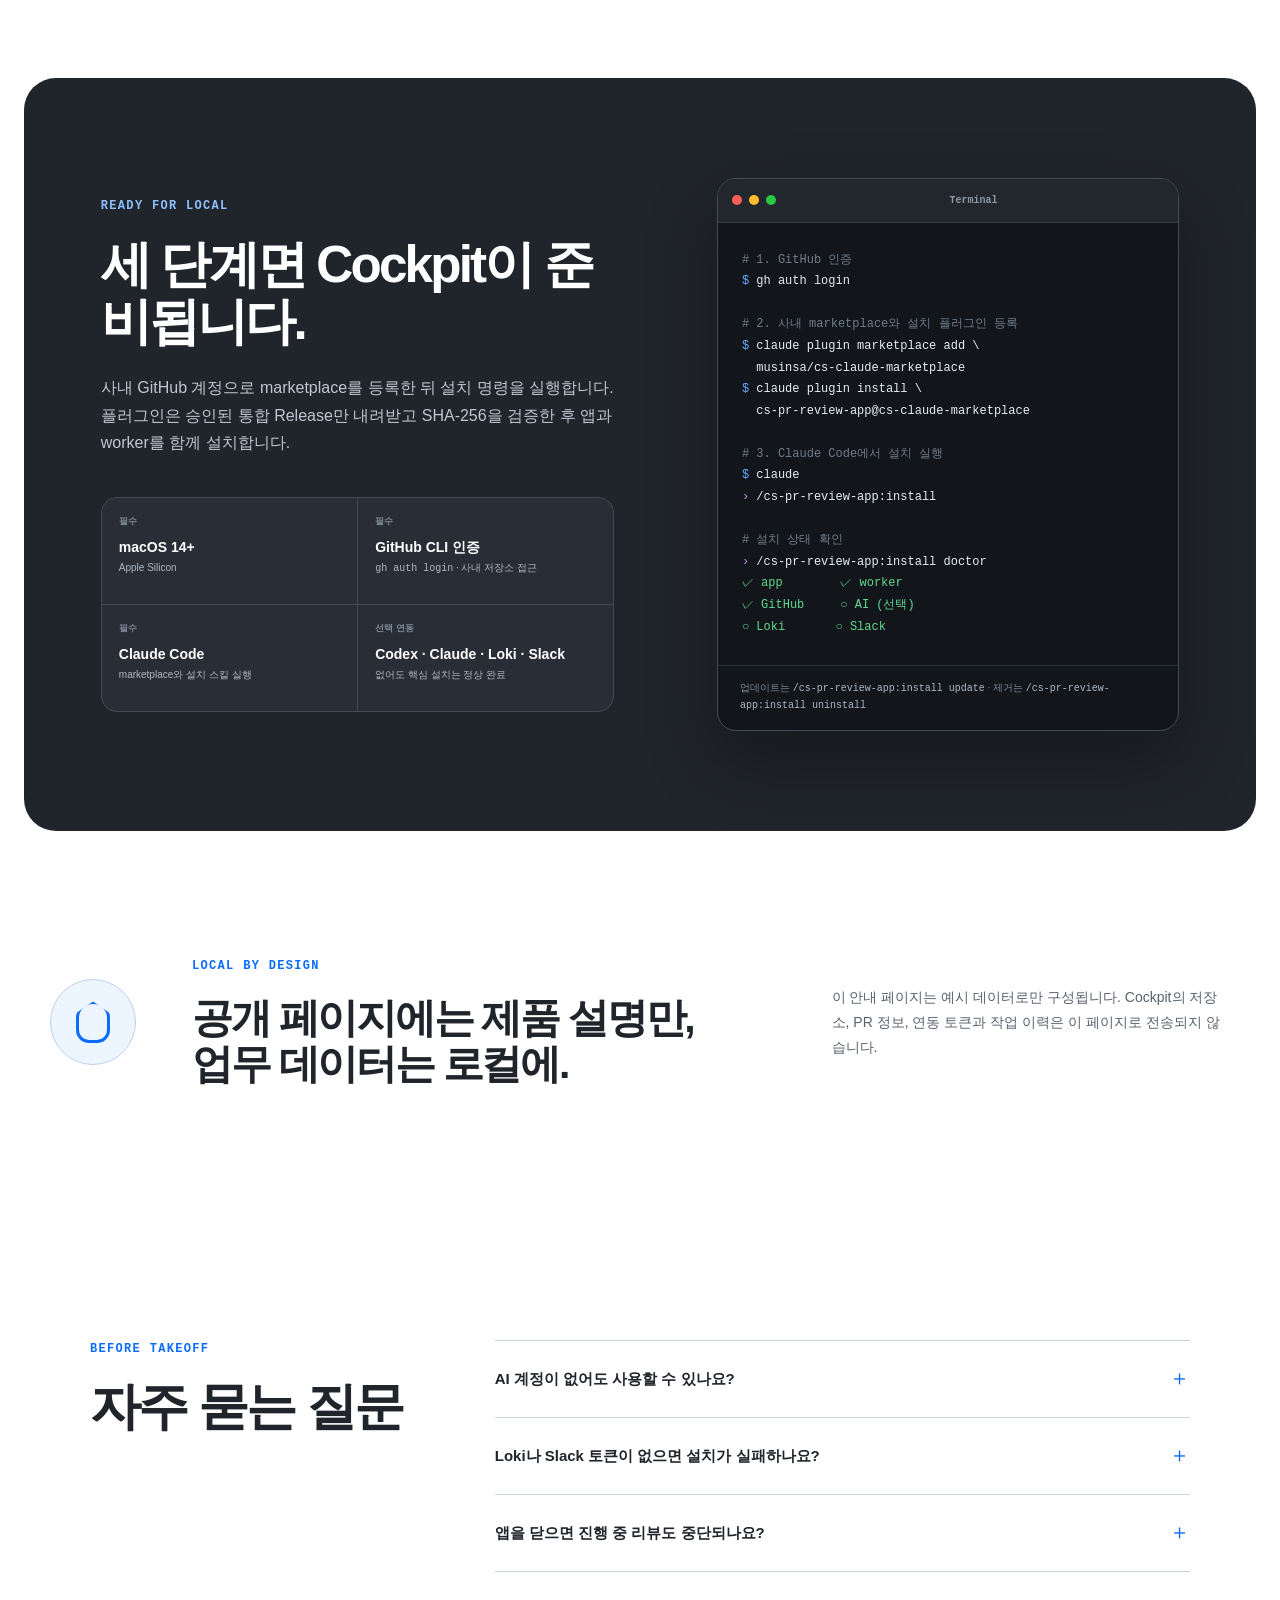
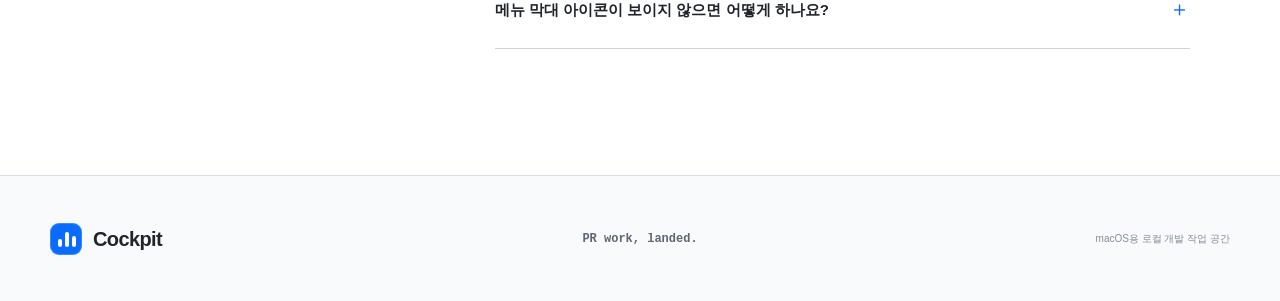
==== commit 5984734b: "CSE-0 (docs/pages) Cockpit 설치 절차 안내 Co-authored-by: Codex <codex@openai.com>" ====
--- a/site/index.html
+++ b/site/index.html
@@ -355,26 +355,39 @@
     <section class="section setup-section" id="setup" aria-labelledby="setup-title">
       <div class="setup-copy">
         <p class="eyebrow light">Ready for local</p>
-        <h2 id="setup-title">macOS와 GitHub 인증만으로 시작합니다.</h2>
-        <p>배포 패키지를 받은 뒤 압축을 푼 폴더에서 설치합니다. AI와 모니터링 연동은 앱 설정에서 나중에 추가할 수 있습니다.</p>
+        <h2 id="setup-title">세 단계면 Cockpit이 준비됩니다.</h2>
+        <p>
+          사내 GitHub 계정으로 marketplace를 등록한 뒤 설치 명령을 실행합니다.
+          플러그인은 승인된 통합 Release만 내려받고 SHA-256을 검증한 후 앱과 worker를 함께 설치합니다.
+        </p>
         <div class="requirement-grid">
           <div><span>필수</span><strong>macOS 14+</strong><small>Apple Silicon</small></div>
-          <div><span>필수</span><strong>GitHub CLI</strong><small><code>gh auth login</code></small></div>
-          <div><span>선택</span><strong>Codex · Claude</strong><small>AI 리뷰와 조사</small></div>
-          <div><span>선택</span><strong>Loki · Slack</strong><small>로그와 알림</small></div>
+          <div><span>필수</span><strong>GitHub CLI 인증</strong><small><code>gh auth login</code> · 사내 저장소 접근</small></div>
+          <div><span>필수</span><strong>Claude Code</strong><small>marketplace와 설치 스킬 실행</small></div>
+          <div><span>선택 연동</span><strong>Codex · Claude · Loki · Slack</strong><small>없어도 핵심 설치는 정상 완료</small></div>
         </div>
       </div>
       <div class="terminal-card" aria-label="Cockpit 설치 명령">
         <div class="terminal-top"><span></span><span></span><span></span><b>Terminal</b></div>
-        <pre><code><span class="prompt">$</span> gh auth login
-<span class="comment"># 배포 패키지를 푼 폴더에서</span>
-<span class="prompt">$</span> ./scripts/cockpit install
-
-<span class="prompt">$</span> ./scripts/cockpit doctor
+        <pre><code><span class="comment"># 1. GitHub 인증</span>
+<span class="prompt">$</span> gh auth login
+
+<span class="comment"># 2. 사내 marketplace와 설치 플러그인 등록</span>
+<span class="prompt">$</span> claude plugin marketplace add \
+  musinsa/cs-claude-marketplace
+<span class="prompt">$</span> claude plugin install \
+  cs-pr-review-app@cs-claude-marketplace
+
+<span class="comment"># 3. Claude Code에서 설치 실행</span>
+<span class="prompt">$</span> claude
+<span class="claude-prompt">›</span> /cs-pr-review-app:install
+
+<span class="comment"># 설치 상태 확인</span>
+<span class="claude-prompt">›</span> /cs-pr-review-app:install doctor
 <span class="success">✓ app        ✓ worker
 ✓ GitHub     ○ AI (선택)
 ○ Loki       ○ Slack</span></code></pre>
-        <p>설정·상태·시크릿은 사용자의 Application Support 아래에 분리해 저장합니다.</p>
+        <p>업데이트는 <code>/cs-pr-review-app:install update</code> · 제거는 <code>/cs-pr-review-app:install uninstall</code></p>
       </div>
     </section>
 
--- a/site/assets/styles.css
+++ b/site/assets/styles.css
@@ -1727,7 +1727,7 @@
 }
 
 .terminal-card pre {
-  min-height: 300px;
+  min-height: 430px;
   margin: 0;
   padding: 27px 24px;
   color: #e8edf4;
@@ -1740,6 +1740,10 @@
   color: #67a8ff;
 }
 
+.terminal-card .claude-prompt {
+  color: #d08cf5;
+}
+
 .terminal-card .comment {
   color: #6f7c8c;
 }
@@ -1754,6 +1758,10 @@
   border-top: 1px solid #2d333b;
   color: #7f8a98;
   font-size: 10px;
+}
+
+.terminal-card > p code {
+  color: #aeb8c5;
 }
 
 .privacy-section {
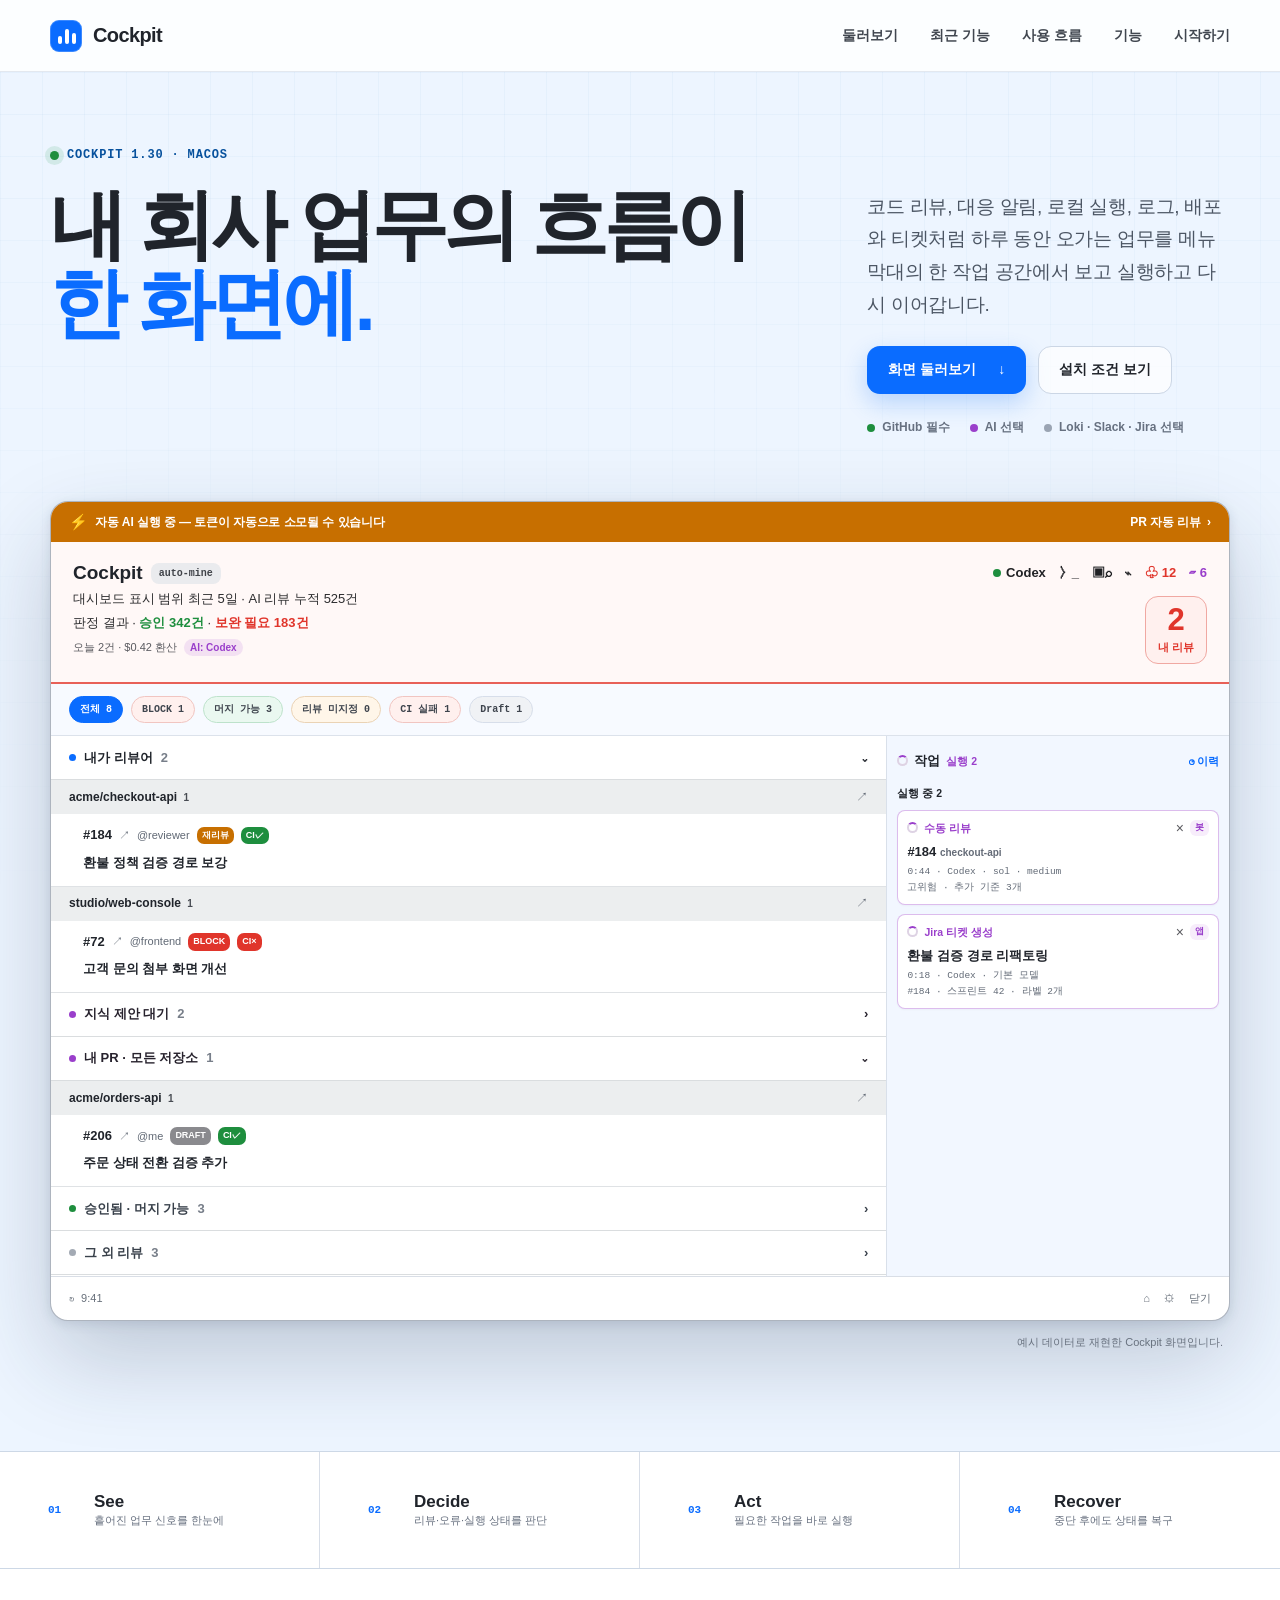
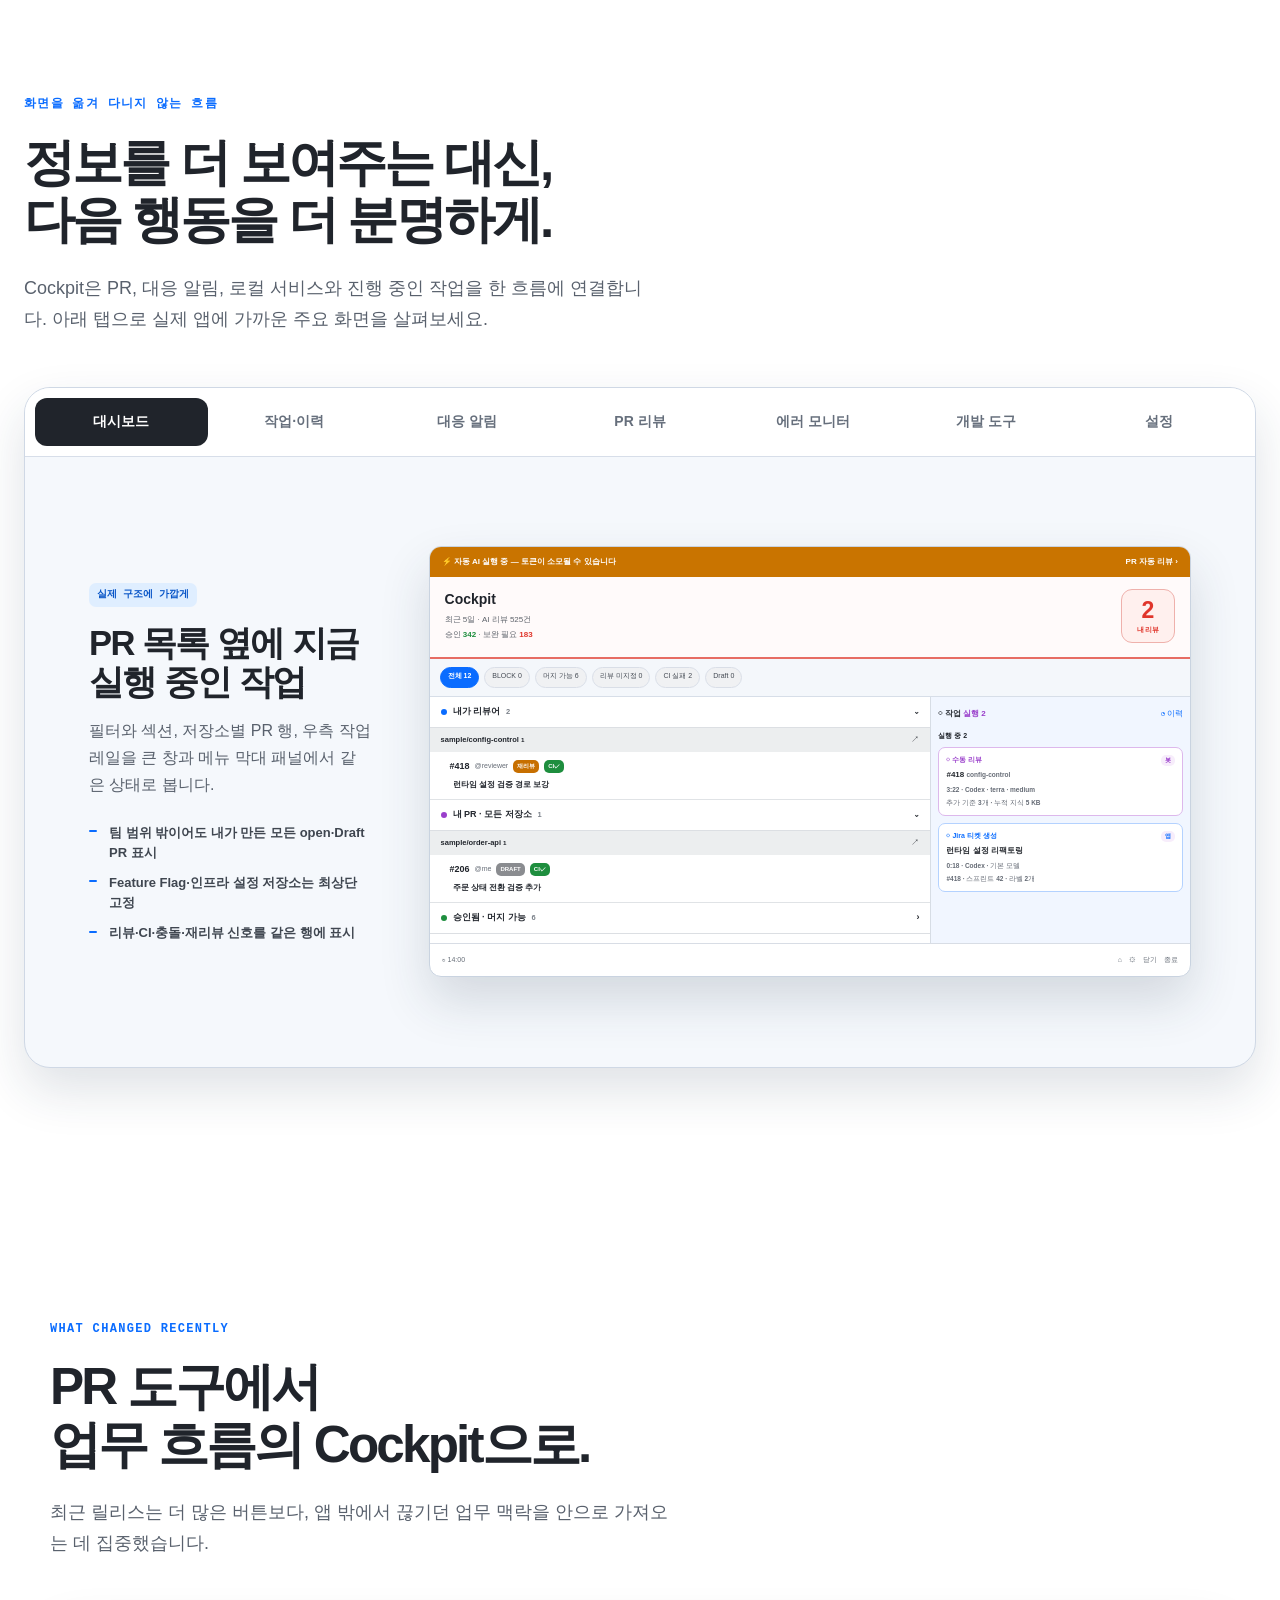
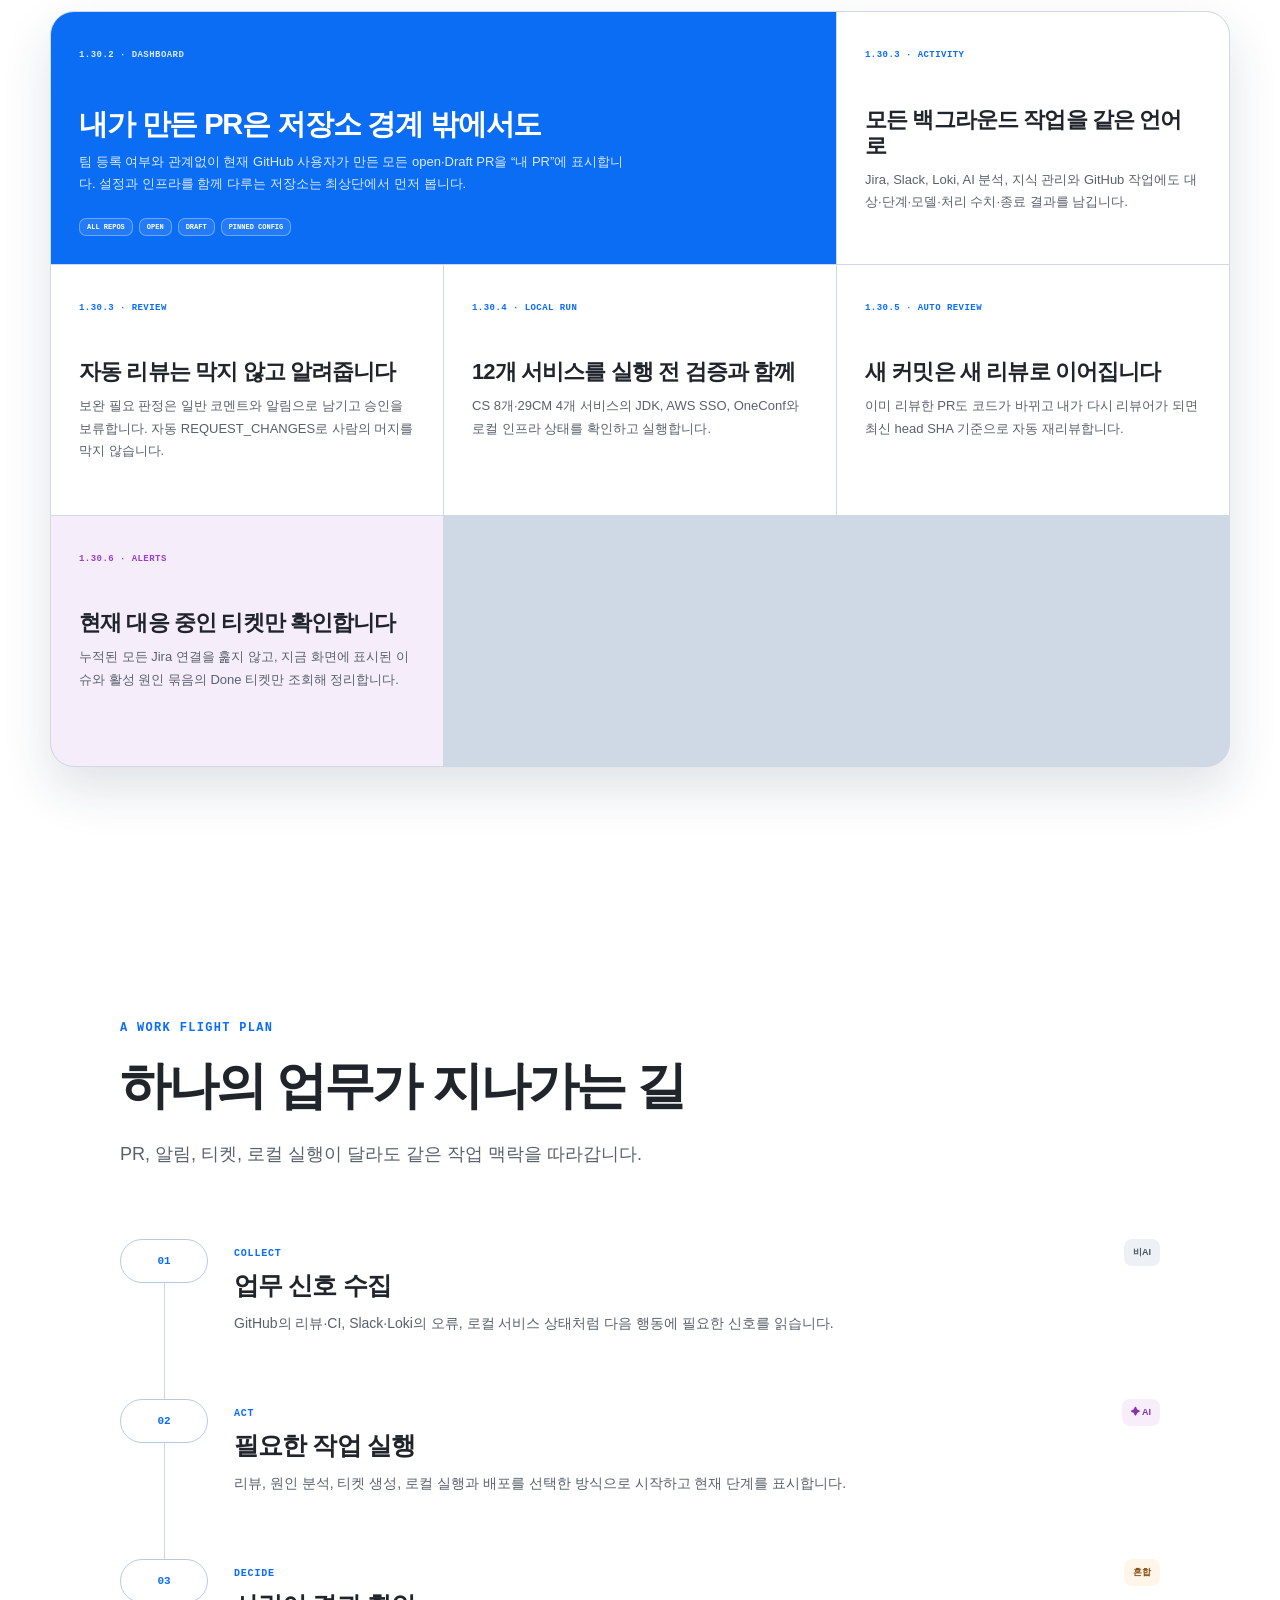
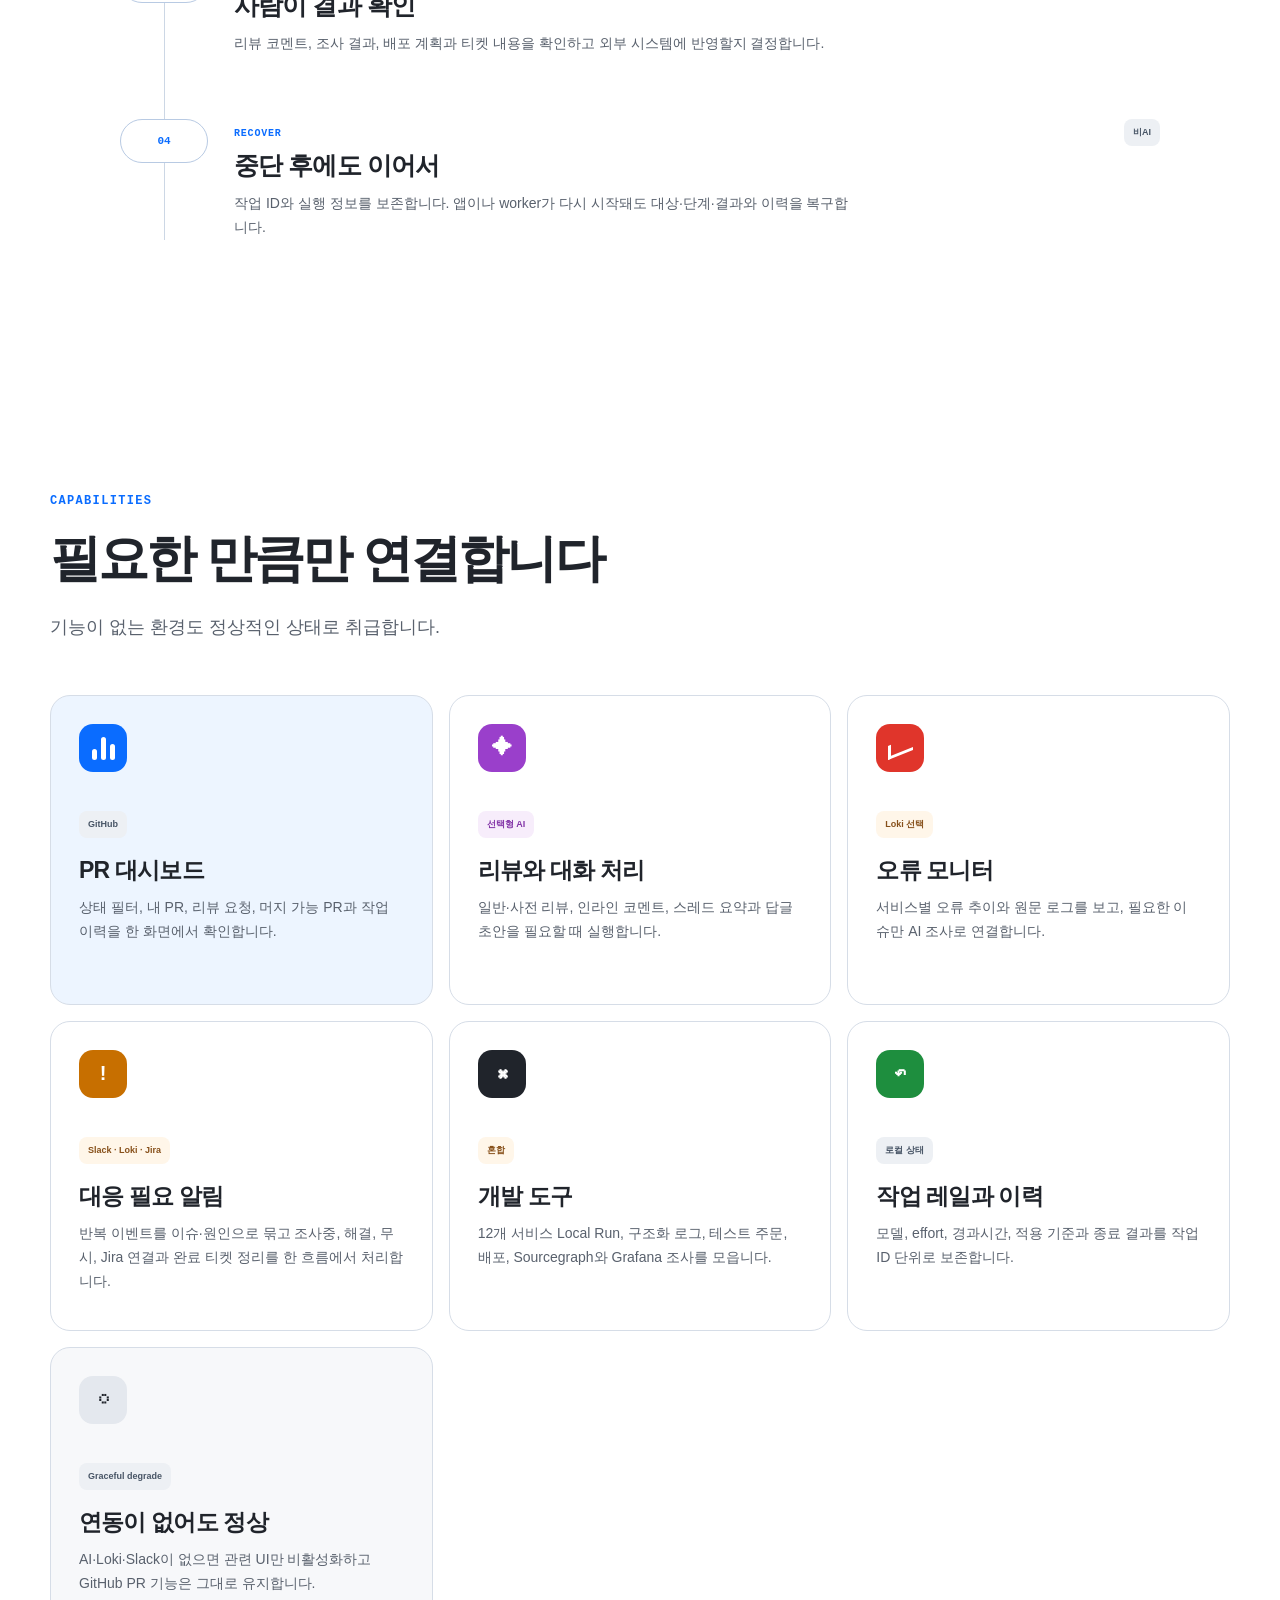
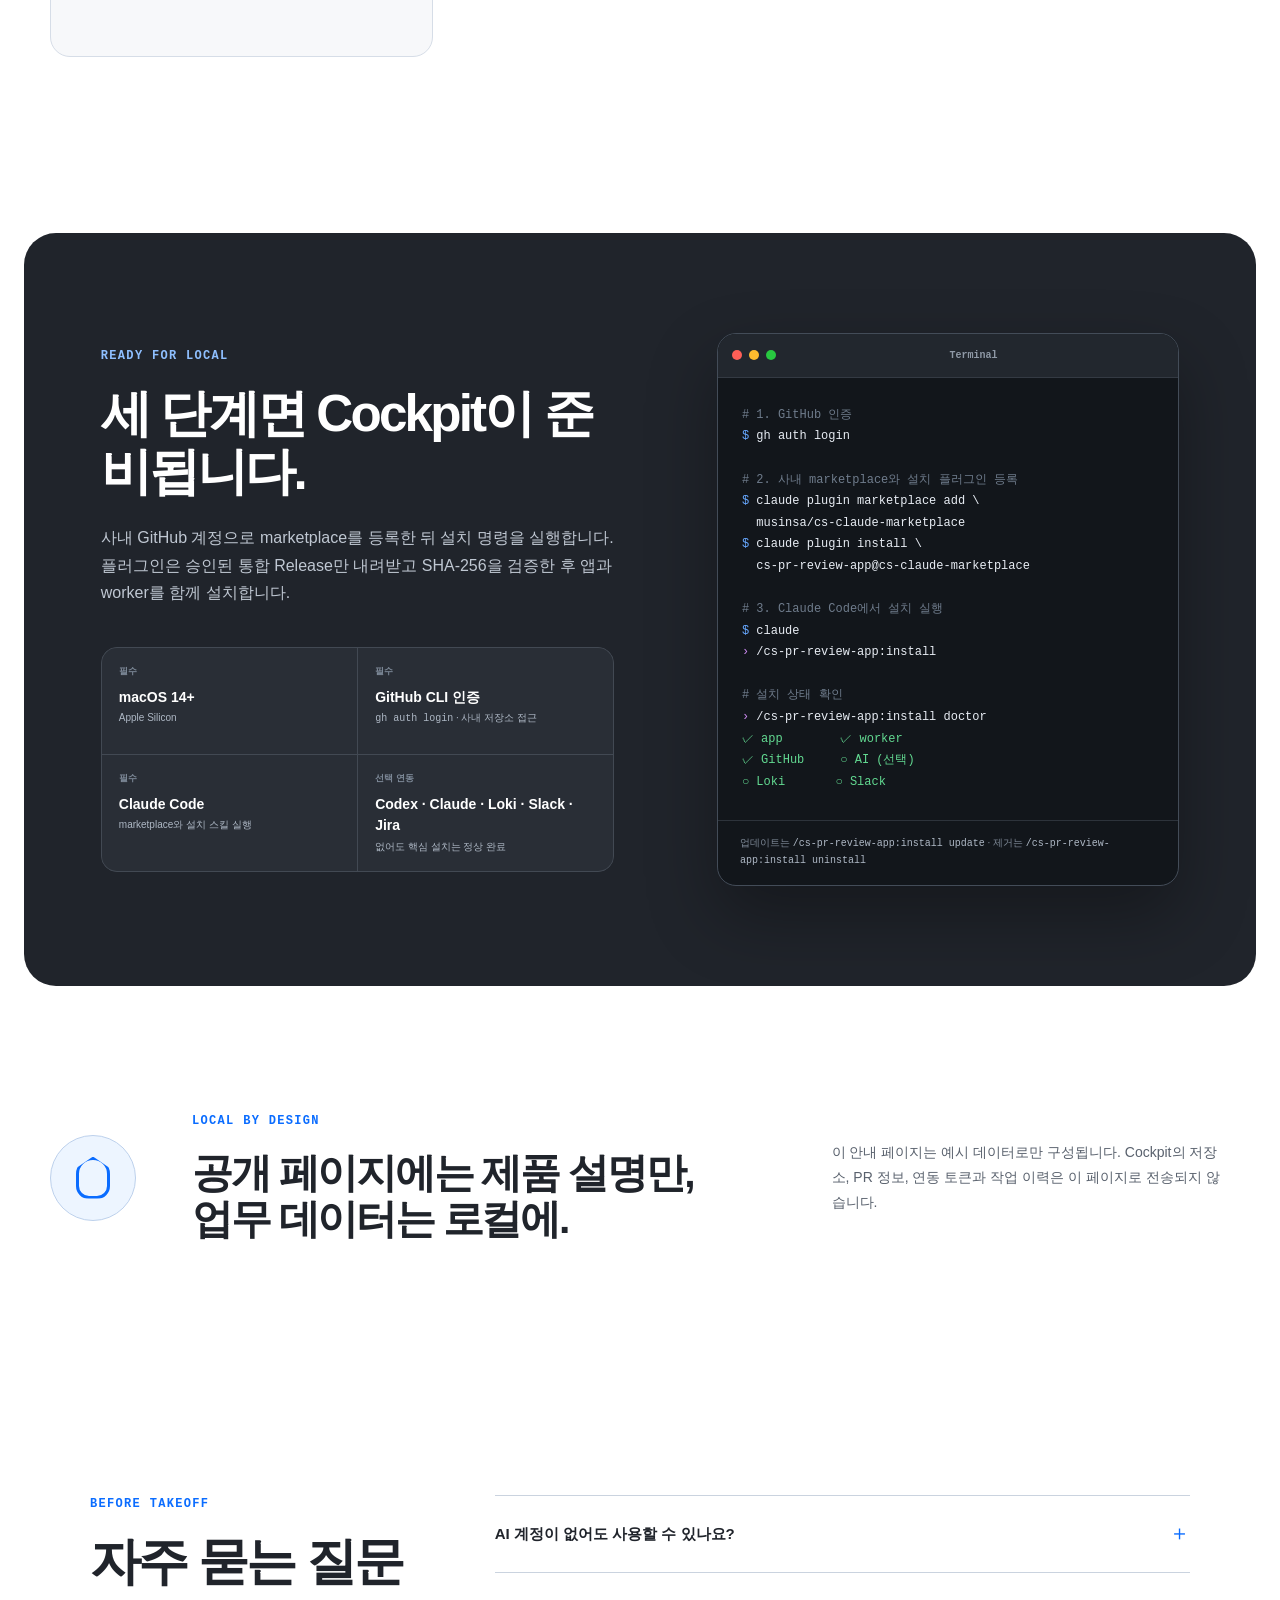
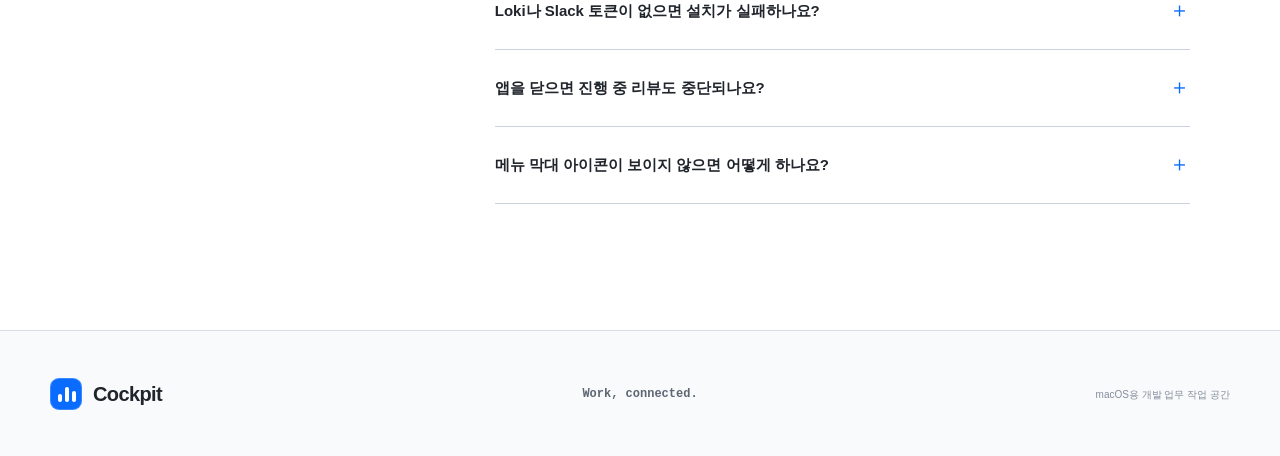
==== commit 19686739: "CSE-0 (docs/pages) Cockpit 업무 흐름 소개 페이지 개편 Co-authored-by: Codex <codex@openai.com>" ====
--- a/site/index.html
+++ b/site/index.html
@@ -3,18 +3,18 @@
 <head>
   <meta charset="utf-8">
   <meta name="viewport" content="width=device-width, initial-scale=1">
-  <meta name="description" content="Cockpit은 GitHub PR, 선택형 AI 리뷰, 오류 모니터링과 개발 작업을 한 화면에 모으는 macOS 앱입니다.">
+  <meta name="description" content="Cockpit은 코드 리뷰, 대응 알림, 로컬 개발, 로그, 배포와 티켓 작업을 한 화면에 모으는 macOS 업무 공간입니다.">
   <meta name="theme-color" content="#0b6cf4">
   <meta name="referrer" content="no-referrer">
   <meta http-equiv="Content-Security-Policy" content="default-src 'self'; script-src 'self'; style-src 'self'; img-src 'self' data:; connect-src 'none'; object-src 'none'; base-uri 'self'; form-action 'none'">
   <meta property="og:type" content="website">
-  <meta property="og:title" content="Cockpit — PR 작업을 한 화면에">
-  <meta property="og:description" content="GitHub PR을 분류하고, 리뷰하고, 모니터링하는 macOS 작업 공간.">
+  <meta property="og:title" content="Cockpit — 내 회사 업무의 흐름이 한 화면에">
+  <meta property="og:description" content="코드 리뷰부터 대응 알림, 로컬 개발, 로그, 배포와 티켓까지 이어지는 macOS 업무 공간.">
   <meta property="og:url" content="https://javarouka-musinsa.github.io/cockpit-pages/">
   <meta property="og:image" content="https://javarouka-musinsa.github.io/cockpit-pages/assets/social-card.png">
   <meta property="og:image:width" content="1200">
   <meta property="og:image:height" content="630">
-  <title>Cockpit — PR 작업을 한 화면에</title>
+  <title>Cockpit — 내 회사 업무의 흐름이 한 화면에</title>
   <link rel="canonical" href="https://javarouka-musinsa.github.io/cockpit-pages/">
   <link rel="icon" href="assets/cockpit-mark.svg" type="image/svg+xml">
   <link rel="stylesheet" href="assets/styles.css">
@@ -36,6 +36,7 @@
     </button>
     <nav class="site-nav" id="site-nav" aria-label="주요 메뉴" data-nav>
       <a href="#overview">둘러보기</a>
+      <a href="#recent">최근 기능</a>
       <a href="#workflow">사용 흐름</a>
       <a href="#capabilities">기능</a>
       <a href="#setup">시작하기</a>
@@ -45,11 +46,11 @@
   <main id="main">
     <section class="hero" aria-labelledby="hero-title">
       <div class="hero-copy">
-        <p class="eyebrow"><span class="live-dot"></span> macOS · PR operations</p>
-        <h1 id="hero-title">PR 작업의 흐름이<br><span>한 화면에 착륙합니다.</span></h1>
+        <p class="eyebrow"><span class="live-dot"></span> Cockpit 1.30 · macOS</p>
+        <h1 id="hero-title">내 회사 업무의 흐름이<br><span>한 화면에.</span></h1>
         <p class="hero-lead">
-          리뷰할 PR을 찾고, 상태를 판단하고, 필요한 작업을 실행하는 흐름을
-          메뉴 막대의 한 공간에 모았습니다.
+          코드 리뷰, 대응 알림, 로컬 실행, 로그, 배포와 티켓처럼 하루 동안 오가는 업무를
+          메뉴 막대의 한 작업 공간에서 보고 실행하고 다시 이어갑니다.
         </p>
         <div class="hero-actions">
           <a class="button button-primary" href="#overview">화면 둘러보기 <span aria-hidden="true">↓</span></a>
@@ -58,7 +59,7 @@
         <ul class="integration-line" aria-label="연동 조건">
           <li><span class="signal signal-required"></span>GitHub 필수</li>
           <li><span class="signal signal-ai"></span>AI 선택</li>
-          <li><span class="signal signal-optional"></span>Loki · Slack 선택</li>
+          <li><span class="signal signal-optional"></span>Loki · Slack · Jira 선택</li>
         </ul>
       </div>
 
@@ -74,8 +75,8 @@
                 <strong>Cockpit</strong>
                 <span class="mode-pill">auto-mine</span>
               </div>
-              <p>대시보드 표시 범위 최근 5일 · AI 리뷰 누적 42건</p>
-              <p>판정 결과 · <b class="success-text">승인 31건</b> · <b class="danger-text">변경 요청 11건</b></p>
+              <p>대시보드 표시 범위 최근 5일 · AI 리뷰 누적 525건</p>
+              <p>판정 결과 · <b class="success-text">승인 342건</b> · <b class="danger-text">보완 필요 183건</b></p>
               <div class="today-line">
                 <span>오늘 2건 · $0.42 환산</span>
                 <strong>AI: Codex</strong>
@@ -87,8 +88,8 @@
                 <span>〉_</span>
                 <span>▣⌕</span>
                 <span>⌁</span>
-                <span class="danger-text">♧ 3</span>
-                <span class="accent-text">▱ 2</span>
+                <span class="danger-text">♧ 12</span>
+                <span class="accent-text">▱ 6</span>
               </div>
               <div class="review-count"><strong>2</strong><span>내 리뷰</span></div>
             </div>
@@ -119,7 +120,7 @@
                 </div>
               </article>
               <div class="section-label accent-section"><span class="dot violet"></span>지식 제안 대기 <b>2</b><span>›</span></div>
-              <div class="section-label accent-section"><span class="dot violet"></span>내 PR <b>1</b><span>⌄</span></div>
+              <div class="section-label accent-section"><span class="dot violet"></span>내 PR · 모든 저장소 <b>1</b><span>⌄</span></div>
               <article class="repo-card compact-card">
                 <header><strong>acme/orders-api <small>1</small></strong><span>↗</span></header>
                 <div class="pr-row">
@@ -140,9 +141,10 @@
                 <p>고위험 · 추가 기준 3개</p>
               </article>
               <article class="job-card">
-                <div><span class="spinner slow"></span><strong>대화 요약</strong><span class="job-stop">×</span><em>앱</em></div>
-                <b>#72 <small>web-console</small></b>
-                <p>0:18 · Codex · terra · medium</p>
+                <div><span class="spinner slow"></span><strong>Jira 티켓 생성</strong><span class="job-stop">×</span><em>앱</em></div>
+                <b>환불 검증 경로 리팩토링</b>
+                <p>0:18 · Codex · 기본 모델</p>
+                <p>#184 · 스프린트 42 · 라벨 2개</p>
               </article>
             </aside>
           </div>
@@ -156,8 +158,8 @@
     </section>
 
     <section class="flight-strip" aria-label="Cockpit 핵심 흐름">
-      <div><span>01</span><strong>See</strong><small>흩어진 PR 상태를 분류</small></div>
-      <div><span>02</span><strong>Decide</strong><small>리뷰와 CI 신호를 판단</small></div>
+      <div><span>01</span><strong>See</strong><small>흩어진 업무 신호를 한눈에</small></div>
+      <div><span>02</span><strong>Decide</strong><small>리뷰·오류·실행 상태를 판단</small></div>
       <div><span>03</span><strong>Act</strong><small>필요한 작업을 바로 실행</small></div>
       <div><span>04</span><strong>Recover</strong><small>중단 후에도 상태를 복구</small></div>
     </section>
@@ -167,14 +169,16 @@
         <p class="eyebrow">화면을 옮겨 다니지 않는 흐름</p>
         <h2 id="overview-title">정보를 더 보여주는 대신,<br>다음 행동을 더 분명하게.</h2>
         <p>
-          Cockpit은 PR을 상태별로 나누고, 지금 필요한 행동과 진행 중인 작업을
-          같은 맥락에 둡니다. 아래 탭으로 주요 화면을 살펴보세요.
+          Cockpit은 PR, 대응 알림, 로컬 서비스와 진행 중인 작업을 한 흐름에
+          연결합니다. 아래 탭으로 실제 앱에 가까운 주요 화면을 살펴보세요.
         </p>
       </div>
 
       <div class="product-tour" data-tour>
         <div class="tour-tabs" role="tablist" aria-label="Cockpit 화면">
           <button role="tab" aria-selected="true" aria-controls="tour-dashboard" id="tab-dashboard" data-tab="dashboard">대시보드</button>
+          <button role="tab" aria-selected="false" aria-controls="tour-work" id="tab-work" data-tab="work" tabindex="-1">작업·이력</button>
+          <button role="tab" aria-selected="false" aria-controls="tour-alerts" id="tab-alerts" data-tab="alerts" tabindex="-1">대응 알림</button>
           <button role="tab" aria-selected="false" aria-controls="tour-review" id="tab-review" data-tab="review" tabindex="-1">PR 리뷰</button>
           <button role="tab" aria-selected="false" aria-controls="tour-monitor" id="tab-monitor" data-tab="monitor" tabindex="-1">에러 모니터</button>
           <button role="tab" aria-selected="false" aria-controls="tour-tools" id="tab-tools" data-tab="tools" tabindex="-1">개발 도구</button>
@@ -184,18 +188,75 @@
         <div class="tour-stage">
           <article class="tour-panel active" id="tour-dashboard" role="tabpanel" aria-labelledby="tab-dashboard" data-panel="dashboard">
             <div class="tour-copy">
-              <span class="tour-kicker">한눈에 분류</span>
-              <h3>리뷰할 것부터 머지할 것까지</h3>
-              <p>BLOCK, 머지 가능, 리뷰 미지정, CI 실패, Draft 필터로 지금 볼 PR만 남깁니다.</p>
-              <ul><li>내 PR과 내가 리뷰어인 PR 우선</li><li>리뷰·CI·충돌 상태를 한 행에 표시</li><li>전체 화면 전환 후에도 같은 상태 유지</li></ul>
-            </div>
-            <div class="screen screen-dashboard" aria-hidden="true">
-              <div class="screen-toolbar"><span class="selected">전체 8</span><span>BLOCK 1</span><span>머지 가능 3</span><span>CI 실패 1</span></div>
-              <div class="screen-list">
-                <b>● 내가 리뷰어 <small>2</small></b>
-                <div><strong>#184</strong><span>환불 정책 검증 경로 보강</span><em>재리뷰</em><i>CI✓</i></div>
-                <div><strong>#72</strong><span>고객 문의 첨부 화면 개선</span><em class="red">BLOCK</em><i class="red">CI×</i></div>
-                <b class="fold">● 승인됨 · 머지 가능 <small>3</small></b>
+              <span class="tour-kicker">실제 구조에 가깝게</span>
+              <h3>PR 목록 옆에 지금 실행 중인 작업</h3>
+              <p>필터와 섹션, 저장소별 PR 행, 우측 작업 레일을 큰 창과 메뉴 막대 패널에서 같은 상태로 봅니다.</p>
+              <ul><li>팀 범위 밖이어도 내가 만든 모든 open·Draft PR 표시</li><li>Feature Flag·인프라 설정 저장소는 최상단 고정</li><li>리뷰·CI·충돌·재리뷰 신호를 같은 행에 표시</li></ul>
+            </div>
+            <div class="screen app-snapshot dashboard-snapshot" aria-hidden="true">
+              <div class="snapshot-banner">⚡ 자동 AI 실행 중 — 토큰이 소모될 수 있습니다 <span>PR 자동 리뷰 ›</span></div>
+              <div class="snapshot-summary"><div><b>Cockpit</b><small>최근 5일 · AI 리뷰 525건</small><small>승인 <i>342</i> · 보완 필요 <em>183</em></small></div><strong>2<small>내 리뷰</small></strong></div>
+              <div class="snapshot-filters"><b>전체 12</b><span>BLOCK 0</span><span>머지 가능 6</span><span>리뷰 미지정 0</span><span>CI 실패 2</span><span>Draft 0</span></div>
+              <div class="snapshot-columns">
+                <div class="snapshot-prs">
+                  <h4>내가 리뷰어 <small>2</small><span>⌄</span></h4>
+                  <div class="snapshot-repo"><b>sample/config-control <small>1</small></b><span>↗</span></div>
+                  <div class="snapshot-pr"><b>#418</b><span>@reviewer</span><i>재리뷰</i><em>CI✓</em><p>런타임 설정 검증 경로 보강</p></div>
+                  <h4 class="violet-title">내 PR · 모든 저장소 <small>1</small><span>⌄</span></h4>
+                  <div class="snapshot-repo"><b>sample/order-api <small>1</small></b><span>↗</span></div>
+                  <div class="snapshot-pr"><b>#206</b><span>@me</span><i class="draft-chip">DRAFT</i><em>CI✓</em><p>주문 상태 전환 검증 추가</p></div>
+                  <h4 class="green-title">승인됨 · 머지 가능 <small>6</small><span>›</span></h4>
+                </div>
+                <aside class="snapshot-jobs">
+                  <header><b>◌ 작업 <i>실행 2</i></b><span>◷ 이력</span></header>
+                  <small>실행 중 2</small>
+                  <div class="snapshot-job"><b>◌ 수동 리뷰 <i>봇</i></b><strong>#418 <small>config-control</small></strong><span>3:22 · Codex · terra · medium</span><span>추가 기준 3개 · 누적 지식 5 KB</span></div>
+                  <div class="snapshot-job blue-job"><b>◌ Jira 티켓 생성 <i>앱</i></b><strong>런타임 설정 리팩토링</strong><span>0:18 · Codex · 기본 모델</span><span>#418 · 스프린트 42 · 라벨 2개</span></div>
+                </aside>
+              </div>
+              <div class="snapshot-dock"><span>↻ 14:00</span><span>⌂　⚙　닫기　종료</span></div>
+            </div>
+          </article>
+
+          <article class="tour-panel" id="tour-work" role="tabpanel" aria-labelledby="tab-work" data-panel="work" hidden>
+            <div class="tour-copy">
+              <span class="tour-kicker">모든 백그라운드 작업</span>
+              <h3>무엇을, 어떤 설정으로, 어떻게 끝냈는지</h3>
+              <p>리뷰뿐 아니라 Jira, Slack, Loki, AI 분석, 지식 관리, GitHub 작업을 같은 카드와 이력 형식으로 추적합니다.</p>
+              <ul><li>대상·단계·경과시간·실행 방식·AI 모델 표시</li><li>처리 수치와 완료 결과를 최근 완료순으로 보존</li><li>앱 재시작으로 중단된 작업도 맥락과 함께 복구</li></ul>
+            </div>
+            <div class="screen history-snapshot" aria-hidden="true">
+              <div class="snapshot-banner">⚡ 자동 AI 실행 중 — 토큰이 소모될 수 있습니다 <span>PR 자동 리뷰 ›</span></div>
+              <div class="snapshot-nav"><span>‹ 대시보드</span><b>작업 이력</b><i></i></div>
+              <div class="history-heading"><b>최근 100건</b><span>완료 시각 최신순 · 실행 당시 AI tier와 종료 원인</span><em>▣ 봇 로그　↻</em></div>
+              <div class="history-list">
+                <div class="history-row"><i>✓</i><div><b>수동 리뷰 <em>성공</em> <a>config-control #418</a></b><span>2시간 전　·　20:58　·　Codex　·　sol　·　medium　·　고위험</span><small>추가 프롬프트 192자</small><small class="violet-fact">누적 지식 7 KB</small></div></div>
+                <div class="history-row"><i>✓</i><div><b>Jira 티켓 생성 <em>성공</em> <a>CSE-2048</a></b><span>2시간 전　·　6:24　·　Codex　·　terra　·　medium</span><small>스프린트 42</small><small>라벨 2개</small></div></div>
+                <div class="history-row"><i>✓</i><div><b>AI 알림 분석 <em>성공</em> <a>대응 필요 8이슈</a></b><span>3시간 전　·　5:15　·　Codex　·　terra　·　medium</span><small>클러스터 3개</small><small>생략 0개</small></div></div>
+                <div class="history-row"><i>✓</i><div><b>Local Run <em>종료</em> <a>order-api</a></b><span>오늘　·　2:49　·　비AI　·　사용자 중단</span><small>JDK 25</small><small>DEV</small></div></div>
+              </div>
+            </div>
+          </article>
+
+          <article class="tour-panel" id="tour-alerts" role="tabpanel" aria-labelledby="tab-alerts" data-panel="alerts" hidden>
+            <div class="tour-copy">
+              <span class="tour-kicker">대응 필요 알림</span>
+              <h3>반복 이벤트를 이슈와 원인 단위로</h3>
+              <p>Slack·Loki 이벤트를 시그니처로 묶고 조사중, 해결, 무시, Jira 티켓 연결과 AI 원인 분석을 한 화면에서 처리합니다.</p>
+              <ul><li>같은 오류 N건을 한 이슈로 묶고 원인 클러스터 구성</li><li>처리 후 새 이벤트는 재발로 감지, 동일 시그니처는 3일간 숨김</li><li>현재 표시 이슈에 연결된 Done 티켓만 조회해 정리</li></ul>
+            </div>
+            <div class="screen alerts-snapshot" aria-hidden="true">
+              <div class="snapshot-nav"><span>‹ 대시보드</span><b>대응 필요</b><i>최근 3일</i></div>
+              <div class="alert-toolbar"><b>이슈 8개 · 이벤트 33건</b><span>✦ AI 분석</span><span>묶기</span><span>요약 공유</span><span>✓ 완료 티켓 정리</span></div>
+              <div class="alert-columns">
+                <div class="alert-list">
+                  <h4>조사중 <small>2</small></h4>
+                  <div class="alert-cluster"><header><i></i><b>주문 API 지연 전파</b><span>3이슈 · 14건</span><em>AI</em></header><p>checkout-api timeout이 customer-bff까지 전파</p><footer><span>조사중</span><span>CSE-2048</span><span>Slack 공유됨</span></footer></div>
+                  <h4>미착수 <small>6</small></h4>
+                  <div class="alert-issue"><header><i></i><b>결제 승인 응답 지연</b><span>×7</span></header><p>payment-api · /payments/approve · 8분 전</p><footer><span>조사중</span><span>해결</span><span>무시</span><span>티켓</span></footer></div>
+                  <div class="alert-issue"><header><i></i><b>배송 조회 5xx 증가</b><span>×3</span></header><p>logistics-api · /deliveries · 21분 전</p></div>
+                </div>
+                <aside class="alert-analysis"><b>✦ AI 분석</b><span>14:02 · 이슈 8개</span><p><strong>우선순위</strong><br>주문 지연 클러스터부터 하류 영향 확인</p><p><strong>소스 구분</strong><br>Loki 5 · Slack 3</p><small>원인 묶음 제안 3개</small></aside>
               </div>
             </div>
           </article>
@@ -203,17 +264,19 @@
           <article class="tour-panel" id="tour-review" role="tabpanel" aria-labelledby="tab-review" data-panel="review" hidden>
             <div class="tour-copy">
               <span class="tour-kicker ai-kicker">✦ 선택형 AI</span>
-              <h3>리뷰 결과에서 GitHub 반영까지</h3>
-              <p>모델·effort·적용 기준과 경과시간을 확인하고, 결과를 검토한 뒤 승인 또는 변경 요청을 보냅니다.</p>
-              <ul><li>일반 리뷰와 Draft 사전 리뷰</li><li>인라인 코멘트와 대화 스레드 처리</li><li>앱을 닫아도 worker가 작업을 이어서 수행</li></ul>
-            </div>
-            <div class="screen screen-review" aria-hidden="true">
-              <div class="review-head"><span>‹ 대시보드</span><b>#184 · PR 리뷰</b><i>✦ Codex</i></div>
+              <h3>결과는 풍부하게, GitHub 반영은 명시적으로</h3>
+              <p>모델·effort·레포 기준·누적 지식과 인라인 코멘트를 확인합니다. 자동 리뷰의 보완 판정은 승인만 보류하고 일반 코멘트로 남깁니다.</p>
+              <ul><li>일반 리뷰, Draft·본인 PR 사전 리뷰</li><li>새 커밋 뒤 다시 지정되면 최신 head SHA 재리뷰</li><li>스레드 답글·resolve와 일반 코멘트 minimize 지원</li></ul>
+            </div>
+            <div class="screen screen-review detailed-review" aria-hidden="true">
+              <div class="review-head"><span>‹ 대시보드</span><b>#418 · PR 리뷰</b><i>✦ Codex</i></div>
+              <div class="review-context"><b>sample/config-control</b><span>head a18f2c7</span><span>sol · medium</span><span>고위험</span></div>
               <div class="review-body">
-                <small>판정</small><strong>변경 요청</strong>
-                <p>환불 정책 검증에서 신규 분기의 경계 조건을 확인해야 합니다.</p>
-                <div class="context-row"><span>sol</span><span>medium</span><span>추가 기준 3개</span><span>누적 지식 6 KB</span></div>
-                <div class="review-actions"><button>코멘트 보기</button><button>수정 요청 보내기</button></div>
+                <small>판정</small><strong>보완 필요</strong>
+                <p>설정 병합 과정에서 빈 배열이 기존 값을 덮는 경계 조건을 확인해야 합니다.</p>
+                <div class="review-findings"><b>발견 2건</b><span><i>1</i> fallback 병합 순서가 환경별로 달라질 수 있음</span><span><i>2</i> 빈 설정 회귀 테스트가 없음</span></div>
+                <div class="context-row"><span>추가 기준 3개</span><span>누적 지식 7 KB</span><span>인라인 코멘트 2개</span></div>
+                <div class="review-actions"><button>작업 프롬프트</button><button>일반 코멘트 게시</button></div>
               </div>
             </div>
           </article>
@@ -222,38 +285,30 @@
             <div class="tour-copy">
               <span class="tour-kicker">Loki 선택 연동</span>
               <h3>오류의 양과 시스템을 함께</h3>
-              <p>시간대별 오류 흐름을 보고 서비스를 필터링합니다. 원문 로그와 조사 화면으로 맥락이 이어집니다.</p>
-              <ul><li>환경·기간·서비스 필터</li><li>차트 hover 시 시스템별 건수 표시</li><li>AI 없이 로그 조회, 필요할 때만 AI 조사</li></ul>
+              <p>시간대별 오류 흐름을 보고 서비스를 필터링합니다. 원문 로그와 읽기 전용 Grafana 조사 화면으로 맥락이 이어집니다.</p>
+              <ul><li>환경·기간·전체 또는 개별 서비스 필터</li><li>차트 hover 시 시스템별 건수 표시</li><li>로그 열기는 비AI, 원인 조사는 필요할 때만 AI</li></ul>
             </div>
             <div class="screen screen-monitor" aria-hidden="true">
+              <div class="snapshot-nav"><span>‹ 대시보드</span><b>오류 모니터</b><i>↻</i></div>
               <div class="chart-toolbar"><span class="selected">prd</span><span>6시간</span><b>전체 서비스⌄</b></div>
               <div class="chart">
                 <i class="grid-line l1"></i><i class="grid-line l2"></i><i class="grid-line l3"></i>
-                <svg viewBox="0 0 600 210" role="img" aria-label="예시 오류 추이 차트">
-                  <polyline points="0,180 70,168 130,85 190,160 255,150 330,42 395,170 470,128 540,151 600,105" fill="none" stroke="#0b6cf4" stroke-width="5"/>
-                  <polyline points="0,180 70,155 130,118 190,165 255,170 330,110 395,172 470,152 540,160 600,158" fill="none" stroke="#e4443a" stroke-width="4"/>
-                  <polyline points="0,180 70,180 130,160 190,132 255,170 330,150 395,169 470,143 540,150 600,167" fill="none" stroke="#a844d3" stroke-width="4"/>
-                </svg>
-              </div>
-              <div class="chart-legend"><span><i class="blue-bg"></i>checkout-api</span><span><i class="red-bg"></i>customer-bff</span><span><i class="violet-bg"></i>web-console</span></div>
+                <svg viewBox="0 0 600 210" role="img" aria-label="예시 오류 추이 차트"><polyline points="0,180 70,168 130,85 190,160 255,150 330,42 395,170 470,128 540,151 600,105" fill="none" stroke="#0b6cf4" stroke-width="5"/><polyline points="0,180 70,155 130,118 190,165 255,170 330,110 395,172 470,152 540,160 600,158" fill="none" stroke="#e4443a" stroke-width="4"/><polyline points="0,180 70,180 130,160 190,132 255,170 330,150 395,169 470,143 540,150 600,167" fill="none" stroke="#a844d3" stroke-width="4"/></svg>
+              </div>
+              <div class="chart-legend"><span><i class="blue-bg"></i>order-api</span><span><i class="red-bg"></i>customer-bff</span><span><i class="violet-bg"></i>web-console</span></div>
             </div>
           </article>
 
           <article class="tour-panel" id="tour-tools" role="tabpanel" aria-labelledby="tab-tools" data-panel="tools" hidden>
             <div class="tour-copy">
-              <span class="tour-kicker">비AI + AI 구분</span>
-              <h3>개발 루틴도 같은 작업 공간에서</h3>
-              <p>로컬 실행, 로그, 테스트 데이터, 배포와 코드 검색을 기능 성격에 맞게 분리해 보여줍니다.</p>
-              <ul><li>비AI 기능은 즉시 실행</li><li>AI 기능에는 ✦ 표시와 연동 상태 명시</li><li>실행 목록과 로그는 앱을 닫아도 유지</li></ul>
-            </div>
-            <div class="screen screen-tools" aria-hidden="true">
-              <div class="tool-sidebar"><b>개발 도구</b><span class="selected">Local Run</span><span>Logs</span><span>Deploy&nbsp; <i>혼합</i></span><span>Search</span></div>
-              <div class="tool-main">
-                <small>로컬 서버</small>
-                <h4>실행할 서비스를 선택하세요</h4>
-                <div class="service-grid"><span>API</span><span>BFF</span><span>Worker</span></div>
-                <div class="run-card"><i></i><div><b>checkout-api</b><small>running · 2m 18s</small></div><button>로그</button><button>중단</button></div>
-              </div>
+              <span class="tour-kicker">12 services · one launcher</span>
+              <h3>로컬 실행부터 배포와 코드 검색까지</h3>
+              <p>CS 8개와 29CM 4개 서비스를 실행 전 검증과 함께 띄우고, 로그·테스트 주문·배포·Sourcegraph를 같은 허브에서 사용합니다.</p>
+              <ul><li>JDK·AWS SSO·OneConf·Redis·Kafka 등 사전 검증</li><li>비AI, AI, 혼합 작업을 명확히 표기</li><li>실행 목록과 로그 tail은 앱을 닫아도 유지</li></ul>
+            </div>
+            <div class="screen screen-tools detailed-tools" aria-hidden="true">
+              <div class="tool-sidebar"><b>개발 도구</b><span class="selected">Local Run</span><span>Logs</span><span>Test Order&nbsp; <i>AI</i></span><span>Deploy&nbsp; <i>혼합</i></span><span>Code Search</span><span>Alert 조사&nbsp; <i>AI</i></span></div>
+              <div class="tool-main"><small>LOCAL RUN · 12 SERVICES</small><h4>실행할 서비스를 선택하세요</h4><div class="service-list"><span><i></i>core-api<em>JDK 25</em></span><span><i></i>backoffice-bff<em>JDK 25</em></span><span><i></i>voice-gateway<em>JDK 17</em></span><span><i></i>order-api<em>JDK 25</em></span><span><i></i>claim-service<em>JDK 25</em></span><span><i></i>payment-service<em>JDK 25</em></span></div><div class="run-card"><i></i><div><b>order-api</b><small>running · DEV · 2m 18s</small></div><button>로그</button><button>중단</button></div></div>
             </div>
           </article>
 
@@ -261,46 +316,89 @@
             <div class="tour-copy">
               <span class="tour-kicker">선택 연동</span>
               <h3>없는 기능은 실패하지 않고 쉬어갑니다</h3>
-              <p>GitHub만으로 대시보드를 시작하고, 필요한 연동을 나중에 켤 수 있습니다.</p>
-              <ul><li>AI·Loki·Slack은 모두 선택 사항</li><li>실제 성공 시각과 마지막 오류로 상태 진단</li><li>토큰은 로컬 지원 디렉터리에만 저장</li></ul>
+              <p>GitHub만으로 대시보드를 시작하고 AI, Loki, Slack, Jira와 Sourcegraph는 필요한 순서대로 켤 수 있습니다.</p>
+              <ul><li>실제 성공 시각과 마지막 오류로 상태 진단</li><li>Codex·Claude 플랫폼과 모델 정책 선택</li><li>앱과 worker를 같은 Release로 원자 업데이트</li></ul>
             </div>
             <div class="screen screen-settings" aria-hidden="true">
-              <div class="settings-title"><b>연동 진단</b><span>↻</span></div>
-              <div class="setting-row"><i class="ok-dot"></i><b>GitHub</b><span>API 인증 성공</span><em>정상</em></div>
-              <div class="setting-row"><i class="ok-dot"></i><b>AI · Codex</b><span>ChatGPT 로그인 사용</span><em>정상</em></div>
-              <div class="setting-row"><i class="off-dot"></i><b>Loki</b><span>필요할 때 연결</span><em class="off">선택</em></div>
-              <div class="setting-row"><i class="off-dot"></i><b>Slack</b><span>알림 기능 사용 안 함</span><em class="off">선택</em></div>
+              <div class="snapshot-nav"><span>‹ 대시보드</span><b>설정</b><i>Cockpit 1.30.6</i></div>
+              <div class="settings-title"><b>연동 진단</b><span>↻ 다시 확인</span></div>
+              <div class="setting-row"><i class="ok-dot"></i><b>GitHub</b><span>API 인증 성공 · 방금</span><em>정상</em></div>
+              <div class="setting-row"><i class="ok-dot"></i><b>AI · Codex</b><span>ChatGPT 로그인 · auto-mine</span><em>정상</em></div>
+              <div class="setting-row"><i class="ok-dot"></i><b>Loki</b><span>오류 수집 가능 · 2분 전</span><em>정상</em></div>
+              <div class="setting-row"><i class="off-dot"></i><b>Slack</b><span>필요할 때 연결</span><em class="off">선택</em></div>
+              <div class="setting-row"><i class="off-dot"></i><b>Jira</b><span>REST 또는 AI 위임</span><em class="off">선택</em></div>
             </div>
           </article>
         </div>
+      </div>
+    </section>
+
+    <section class="section updates-section" id="recent" aria-labelledby="recent-title">
+      <div class="section-heading compact">
+        <p class="eyebrow">What changed recently</p>
+        <h2 id="recent-title">PR 도구에서<br>업무 흐름의 Cockpit으로.</h2>
+        <p>최근 릴리스는 더 많은 버튼보다, 앱 밖에서 끊기던 업무 맥락을 안으로 가져오는 데 집중했습니다.</p>
+      </div>
+      <div class="update-grid">
+        <article class="update-card update-wide">
+          <span>1.30.2 · DASHBOARD</span>
+          <h3>내가 만든 PR은 저장소 경계 밖에서도</h3>
+          <p>팀 등록 여부와 관계없이 현재 GitHub 사용자가 만든 모든 open·Draft PR을 “내 PR”에 표시합니다. 설정과 인프라를 함께 다루는 저장소는 최상단에서 먼저 봅니다.</p>
+          <div class="update-proof"><b>ALL REPOS</b><i>OPEN</i><i>DRAFT</i><em>PINNED CONFIG</em></div>
+        </article>
+        <article class="update-card">
+          <span>1.30.3 · ACTIVITY</span>
+          <h3>모든 백그라운드 작업을 같은 언어로</h3>
+          <p>Jira, Slack, Loki, AI 분석, 지식 관리와 GitHub 작업에도 대상·단계·모델·처리 수치·종료 결과를 남깁니다.</p>
+        </article>
+        <article class="update-card">
+          <span>1.30.3 · REVIEW</span>
+          <h3>자동 리뷰는 막지 않고 알려줍니다</h3>
+          <p>보완 필요 판정은 일반 코멘트와 알림으로 남기고 승인을 보류합니다. 자동 REQUEST_CHANGES로 사람의 머지를 막지 않습니다.</p>
+        </article>
+        <article class="update-card">
+          <span>1.30.4 · LOCAL RUN</span>
+          <h3>12개 서비스를 실행 전 검증과 함께</h3>
+          <p>CS 8개·29CM 4개 서비스의 JDK, AWS SSO, OneConf와 로컬 인프라 상태를 확인하고 실행합니다.</p>
+        </article>
+        <article class="update-card">
+          <span>1.30.5 · AUTO REVIEW</span>
+          <h3>새 커밋은 새 리뷰로 이어집니다</h3>
+          <p>이미 리뷰한 PR도 코드가 바뀌고 내가 다시 리뷰어가 되면 최신 head SHA 기준으로 자동 재리뷰합니다.</p>
+        </article>
+        <article class="update-card update-accent">
+          <span>1.30.6 · ALERTS</span>
+          <h3>현재 대응 중인 티켓만 확인합니다</h3>
+          <p>누적된 모든 Jira 연결을 훑지 않고, 지금 화면에 표시된 이슈와 활성 원인 묶음의 Done 티켓만 조회해 정리합니다.</p>
+        </article>
       </div>
     </section>
 
     <section class="section workflow-section" id="workflow" aria-labelledby="workflow-title">
       <div class="section-heading compact">
-        <p class="eyebrow">A review flight plan</p>
-        <h2 id="workflow-title">한 번의 리뷰가 지나가는 길</h2>
-        <p>단계가 바뀌어도 같은 PR과 같은 작업 ID를 따라갑니다.</p>
+        <p class="eyebrow">A work flight plan</p>
+        <h2 id="workflow-title">하나의 업무가 지나가는 길</h2>
+        <p>PR, 알림, 티켓, 로컬 실행이 달라도 같은 작업 맥락을 따라갑니다.</p>
       </div>
       <ol class="workflow">
         <li>
           <span class="step-index">01</span>
-          <div><small>Collect</small><h3>PR 상태 수집</h3><p>GitHub의 리뷰, CI, 충돌, Draft 상태를 읽습니다. 비CS·외부 저장소는 필요한 순간에만 불러올 수 있습니다.</p></div>
+          <div><small>Collect</small><h3>업무 신호 수집</h3><p>GitHub의 리뷰·CI, Slack·Loki의 오류, 로컬 서비스 상태처럼 다음 행동에 필요한 신호를 읽습니다.</p></div>
           <span class="step-badge no-ai">비AI</span>
         </li>
         <li>
           <span class="step-index">02</span>
-          <div><small>Review</small><h3>검토 기준 적용</h3><p>선택한 AI와 effort, 레포 추가 기준, 누적 지식을 작업 카드에 기록하며 리뷰합니다.</p></div>
+          <div><small>Act</small><h3>필요한 작업 실행</h3><p>리뷰, 원인 분석, 티켓 생성, 로컬 실행과 배포를 선택한 방식으로 시작하고 현재 단계를 표시합니다.</p></div>
           <span class="step-badge ai">✦ AI</span>
         </li>
         <li>
           <span class="step-index">03</span>
-          <div><small>Decide</small><h3>사람이 결과 확인</h3><p>리뷰 본문과 인라인 코멘트를 확인하고 승인, 변경 요청 또는 사전 리뷰 코멘트 게시를 선택합니다.</p></div>
+          <div><small>Decide</small><h3>사람이 결과 확인</h3><p>리뷰 코멘트, 조사 결과, 배포 계획과 티켓 내용을 확인하고 외부 시스템에 반영할지 결정합니다.</p></div>
           <span class="step-badge mixed">혼합</span>
         </li>
         <li>
           <span class="step-index">04</span>
-          <div><small>Recover</small><h3>중단 후에도 이어서</h3><p>worker가 요청과 결과를 보존합니다. 앱이나 worker가 다시 시작돼도 실행 정보와 이력을 복구합니다.</p></div>
+          <div><small>Recover</small><h3>중단 후에도 이어서</h3><p>작업 ID와 실행 정보를 보존합니다. 앱이나 worker가 다시 시작돼도 대상·단계·결과와 이력을 복구합니다.</p></div>
           <span class="step-badge no-ai">비AI</span>
         </li>
       </ol>
@@ -331,11 +429,17 @@
           <h3>오류 모니터</h3>
           <p>서비스별 오류 추이와 원문 로그를 보고, 필요한 이슈만 AI 조사로 연결합니다.</p>
         </article>
+        <article class="capability-card alert-card">
+          <div class="card-icon alert-icon" aria-hidden="true">!</div>
+          <span class="step-badge mixed">Slack · Loki · Jira</span>
+          <h3>대응 필요 알림</h3>
+          <p>반복 이벤트를 이슈·원인으로 묶고 조사중, 해결, 무시, Jira 연결과 완료 티켓 정리를 한 흐름에서 처리합니다.</p>
+        </article>
         <article class="capability-card">
           <div class="card-icon tools-icon" aria-hidden="true">⌘</div>
           <span class="step-badge mixed">혼합</span>
           <h3>개발 도구</h3>
-          <p>로컬 실행·로그·배포·검색을 모으고 AI 사용 기능은 별도 표식으로 구분합니다.</p>
+          <p>12개 서비스 Local Run, 구조화 로그, 테스트 주문, 배포, Sourcegraph와 Grafana 조사를 모읍니다.</p>
         </article>
         <article class="capability-card">
           <div class="card-icon history-icon" aria-hidden="true">↶</div>
@@ -364,7 +468,7 @@
           <div><span>필수</span><strong>macOS 14+</strong><small>Apple Silicon</small></div>
           <div><span>필수</span><strong>GitHub CLI 인증</strong><small><code>gh auth login</code> · 사내 저장소 접근</small></div>
           <div><span>필수</span><strong>Claude Code</strong><small>marketplace와 설치 스킬 실행</small></div>
-          <div><span>선택 연동</span><strong>Codex · Claude · Loki · Slack</strong><small>없어도 핵심 설치는 정상 완료</small></div>
+          <div><span>선택 연동</span><strong>Codex · Claude · Loki · Slack · Jira</strong><small>없어도 핵심 설치는 정상 완료</small></div>
         </div>
       </div>
       <div class="terminal-card" aria-label="Cockpit 설치 명령">
@@ -434,8 +538,8 @@
       <span class="brand-mark" aria-hidden="true"><span></span><span></span><span></span></span>
       <span>Cockpit</span>
     </a>
-    <p>PR work, landed.</p>
-    <small>macOS용 로컬 개발 작업 공간</small>
+    <p>Work, connected.</p>
+    <small>macOS용 개발 업무 작업 공간</small>
   </footer>
 </body>
 </html>
--- a/site/assets/styles.css
+++ b/site/assets/styles.css
@@ -1874,6 +1874,800 @@
   font-size: 10px;
 }
 
+/* Product tour — Cockpit의 실제 고밀도 화면 구조를 익명 데이터로 재현한다. */
+.tour-tabs {
+  grid-template-columns: repeat(7, minmax(112px, 1fr));
+  overflow-x: auto;
+}
+
+.tour-stage,
+.tour-panel {
+  min-height: 610px;
+}
+
+.tour-panel {
+  grid-template-columns: minmax(250px, 0.54fr) minmax(620px, 1.46fr);
+  gap: clamp(32px, 4.5vw, 66px);
+}
+
+.tour-copy h3 {
+  font-size: clamp(27px, 2.7vw, 39px);
+}
+
+.app-snapshot,
+.history-snapshot,
+.alerts-snapshot,
+.detailed-review,
+.detailed-tools,
+.screen-monitor,
+.screen-settings {
+  min-height: 430px;
+  border-radius: 12px;
+  font-family: -apple-system, BlinkMacSystemFont, "Apple SD Gothic Neo", sans-serif;
+}
+
+.snapshot-banner {
+  display: flex;
+  align-items: center;
+  justify-content: space-between;
+  min-height: 30px;
+  padding: 0 12px;
+  color: white;
+  background: #c97400;
+  font-size: 8px;
+  font-weight: 750;
+}
+
+.snapshot-banner span {
+  font-weight: 700;
+}
+
+.snapshot-summary {
+  display: flex;
+  justify-content: space-between;
+  min-height: 82px;
+  padding: 12px 15px;
+  border-bottom: 2px solid #e76c63;
+  background: #fffafa;
+}
+
+.snapshot-summary > div {
+  display: flex;
+  flex-direction: column;
+  gap: 3px;
+}
+
+.snapshot-summary > div > b {
+  font-size: 14px;
+}
+
+.snapshot-summary small {
+  color: #5d626a;
+  font-size: 8px;
+}
+
+.snapshot-summary small i,
+.snapshot-summary small em {
+  color: var(--green);
+  font-style: normal;
+  font-weight: 750;
+}
+
+.snapshot-summary small em {
+  color: var(--red);
+}
+
+.snapshot-summary > strong {
+  display: flex;
+  flex-direction: column;
+  align-items: center;
+  justify-content: center;
+  width: 54px;
+  height: 54px;
+  border: 1px solid #efb1ac;
+  border-radius: 11px;
+  color: var(--red);
+  background: var(--red-pale);
+  font-size: 23px;
+  line-height: 1;
+}
+
+.snapshot-summary > strong small {
+  margin-top: 4px;
+  color: var(--red);
+  font-size: 7px;
+}
+
+.snapshot-filters {
+  display: flex;
+  gap: 5px;
+  min-height: 38px;
+  padding: 8px 10px;
+  overflow: hidden;
+  border-bottom: 1px solid #d7dee8;
+  background: #f4f7fb;
+  white-space: nowrap;
+}
+
+.snapshot-filters > * {
+  padding: 3px 7px;
+  border: 1px solid #d9dee7;
+  border-radius: 999px;
+  color: #454b54;
+  background: #f0f1f3;
+  font-size: 7px;
+  font-style: normal;
+}
+
+.snapshot-filters > b {
+  color: white;
+  border-color: var(--blue);
+  background: var(--blue);
+}
+
+.snapshot-columns {
+  display: grid;
+  grid-template-columns: minmax(0, 1fr) 34%;
+  min-height: 246px;
+}
+
+.snapshot-prs {
+  border-right: 1px solid #d7dde5;
+}
+
+.snapshot-prs h4 {
+  display: flex;
+  align-items: center;
+  gap: 6px;
+  height: 31px;
+  margin: 0;
+  padding: 0 11px;
+  border-bottom: 1px solid #dcdfe3;
+  color: #24282f;
+  font-size: 9px;
+}
+
+.snapshot-prs h4::before {
+  width: 6px;
+  height: 6px;
+  border-radius: 50%;
+  background: var(--blue);
+  content: "";
+}
+
+.snapshot-prs h4 small {
+  color: #7a8089;
+}
+
+.snapshot-prs h4 span {
+  margin-left: auto;
+}
+
+.snapshot-prs .violet-title::before { background: var(--violet); }
+.snapshot-prs .green-title::before { background: var(--green); }
+
+.snapshot-repo {
+  display: flex;
+  align-items: center;
+  justify-content: space-between;
+  height: 24px;
+  padding: 0 11px;
+  background: #eceeef;
+  font-size: 7.5px;
+}
+
+.snapshot-pr {
+  display: flex;
+  flex-wrap: wrap;
+  align-items: center;
+  gap: 5px;
+  min-height: 48px;
+  padding: 7px 11px 7px 20px;
+  border-bottom: 1px solid #e0e3e6;
+  color: #666d77;
+  font-size: 7px;
+}
+
+.snapshot-pr > b {
+  color: #20242b;
+  font-size: 9px;
+}
+
+.snapshot-pr > i,
+.snapshot-pr > em {
+  padding: 2px 4px;
+  border-radius: 5px;
+  color: white;
+  background: var(--amber);
+  font-size: 6px;
+  font-style: normal;
+  font-weight: 800;
+}
+
+.snapshot-pr > em { background: var(--green); }
+.snapshot-pr > i.draft-chip { background: #8a8c90; }
+
+.snapshot-pr p {
+  flex-basis: 100%;
+  margin: 0 0 0 3px;
+  color: #20242b;
+  font-size: 8px;
+  font-weight: 650;
+}
+
+.snapshot-jobs {
+  padding: 0 7px 8px;
+  background: #f1f6ff;
+}
+
+.snapshot-jobs header {
+  display: flex;
+  align-items: center;
+  justify-content: space-between;
+  height: 34px;
+  color: #252a31;
+  font-size: 8px;
+}
+
+.snapshot-jobs header i {
+  color: var(--violet);
+  font-style: normal;
+}
+
+.snapshot-jobs header span {
+  color: var(--blue);
+}
+
+.snapshot-jobs > small {
+  display: block;
+  margin-bottom: 5px;
+  font-size: 7px;
+  font-weight: 750;
+}
+
+.snapshot-job {
+  display: flex;
+  flex-direction: column;
+  gap: 3px;
+  margin-bottom: 7px;
+  padding: 7px;
+  border: 1px solid #ddb8ec;
+  border-radius: 7px;
+  background: white;
+}
+
+.snapshot-job > b {
+  display: flex;
+  justify-content: space-between;
+  color: var(--violet);
+  font-size: 7px;
+}
+
+.snapshot-job b i {
+  padding: 1px 4px;
+  border-radius: 5px;
+  background: var(--violet-pale);
+  font-size: 6px;
+  font-style: normal;
+}
+
+.snapshot-job strong {
+  color: #22262c;
+  font-size: 8px;
+}
+
+.snapshot-job strong small,
+.snapshot-job span {
+  color: #656b75;
+  font-size: 6.5px;
+  font-weight: 550;
+}
+
+.snapshot-job.blue-job {
+  border-color: #b4d2ff;
+}
+
+.snapshot-job.blue-job > b {
+  color: var(--blue);
+}
+
+.snapshot-dock {
+  display: flex;
+  align-items: center;
+  justify-content: space-between;
+  height: 33px;
+  padding: 0 12px;
+  border-top: 1px solid #d8dde5;
+  color: #676e78;
+  font-size: 7px;
+}
+
+.snapshot-nav {
+  display: grid;
+  grid-template-columns: 1fr auto 1fr;
+  align-items: center;
+  min-height: 43px;
+  padding: 0 14px;
+  border-bottom: 1px solid #d9dfe7;
+  font-size: 9px;
+}
+
+.snapshot-nav span {
+  color: var(--blue);
+}
+
+.snapshot-nav i {
+  justify-self: end;
+  color: #68717d;
+  font-size: 7px;
+  font-style: normal;
+}
+
+.history-heading {
+  display: grid;
+  grid-template-columns: 1fr auto;
+  padding: 12px 14px;
+  border-bottom: 1px solid #d8dee7;
+  background: #f1f6ff;
+}
+
+.history-heading b {
+  font-size: 10px;
+}
+
+.history-heading span {
+  grid-column: 1;
+  color: #666e79;
+  font-size: 7px;
+}
+
+.history-heading em {
+  grid-column: 2;
+  grid-row: 1 / 3;
+  align-self: center;
+  color: var(--blue);
+  font-size: 7px;
+  font-style: normal;
+  font-weight: 750;
+}
+
+.history-list {
+  height: 315px;
+  overflow: hidden;
+  padding: 10px 12px 18px;
+  background: #fbfcfe;
+}
+
+.history-row {
+  display: grid;
+  grid-template-columns: 24px 1fr;
+  gap: 9px;
+  margin-bottom: 8px;
+  padding: 10px 12px;
+  border: 1px solid #cde6d5;
+  border-left: 4px solid #45ac67;
+  border-radius: 10px;
+  background: white;
+}
+
+.history-row > i {
+  display: grid;
+  place-items: center;
+  width: 17px;
+  height: 17px;
+  border-radius: 50%;
+  color: white;
+  background: var(--green);
+  font-size: 8px;
+  font-style: normal;
+}
+
+.history-row > div {
+  display: flex;
+  flex-wrap: wrap;
+  align-items: center;
+  gap: 4px 6px;
+}
+
+.history-row b {
+  flex-basis: 100%;
+  font-size: 8px;
+}
+
+.history-row b em {
+  margin: 0 5px;
+  padding: 2px 4px;
+  border-radius: 5px;
+  color: var(--green);
+  background: var(--green-pale);
+  font-size: 6px;
+  font-style: normal;
+}
+
+.history-row a {
+  color: var(--blue);
+}
+
+.history-row span {
+  flex-basis: 100%;
+  color: #5f6670;
+  font: 6.5px ui-monospace, monospace;
+}
+
+.history-row small {
+  padding: 2px 5px;
+  border: 1px solid #b7d4ff;
+  border-radius: 999px;
+  color: var(--blue);
+  background: #eef5ff;
+  font-size: 6px;
+}
+
+.history-row small.violet-fact {
+  color: var(--violet);
+  border-color: #dcbdeb;
+  background: var(--violet-pale);
+}
+
+.alert-toolbar {
+  display: flex;
+  align-items: center;
+  gap: 6px;
+  min-height: 41px;
+  padding: 7px 11px;
+  border-bottom: 1px solid #d8dee7;
+  background: #f6f9fd;
+  font-size: 7px;
+}
+
+.alert-toolbar b {
+  margin-right: auto;
+}
+
+.alert-toolbar span {
+  padding: 4px 6px;
+  border: 1px solid #cbd5e3;
+  border-radius: 7px;
+  color: var(--blue);
+  background: white;
+  font-weight: 700;
+}
+
+.alert-columns {
+  display: grid;
+  grid-template-columns: 1fr 31%;
+  min-height: 346px;
+}
+
+.alert-list {
+  padding: 8px 10px 16px;
+  border-right: 1px solid #d8dee7;
+  background: #fbfcfe;
+}
+
+.alert-list > h4 {
+  margin: 5px 2px 6px;
+  font-size: 8px;
+}
+
+.alert-list > h4 small {
+  color: #7a828d;
+}
+
+.alert-cluster,
+.alert-issue {
+  margin-bottom: 7px;
+  padding: 8px;
+  border: 1px solid #d7c0e5;
+  border-radius: 8px;
+  background: white;
+}
+
+.alert-cluster header,
+.alert-issue header,
+.alert-cluster footer,
+.alert-issue footer {
+  display: flex;
+  align-items: center;
+  gap: 5px;
+}
+
+.alert-cluster header i,
+.alert-issue header i {
+  width: 7px;
+  height: 7px;
+  border: 2px solid #ddd4e2;
+  border-top-color: var(--violet);
+  border-radius: 50%;
+}
+
+.alert-cluster header b,
+.alert-issue header b {
+  font-size: 8px;
+}
+
+.alert-cluster header span,
+.alert-issue header span {
+  margin-left: auto;
+  color: #626a75;
+  font-size: 6.5px;
+}
+
+.alert-cluster header em {
+  padding: 1px 4px;
+  border-radius: 5px;
+  color: var(--violet);
+  background: var(--violet-pale);
+  font-size: 6px;
+  font-style: normal;
+}
+
+.alert-cluster p,
+.alert-issue p {
+  margin: 6px 0;
+  color: #646b75;
+  font-size: 6.5px;
+}
+
+.alert-cluster footer span,
+.alert-issue footer span {
+  padding: 2px 5px;
+  border-radius: 6px;
+  color: #5b6470;
+  background: #eef1f5;
+  font-size: 6px;
+}
+
+.alert-analysis {
+  padding: 13px 10px;
+  background: #f5f0fa;
+}
+
+.alert-analysis > b {
+  display: block;
+  color: var(--violet);
+  font-size: 8px;
+}
+
+.alert-analysis > span {
+  color: #7a7180;
+  font-size: 6px;
+}
+
+.alert-analysis p {
+  padding: 7px;
+  border: 1px solid #e1d3e8;
+  border-radius: 7px;
+  color: #5d5362;
+  background: white;
+  font-size: 6.5px;
+  line-height: 1.5;
+}
+
+.alert-analysis small {
+  color: var(--violet);
+  font-size: 6px;
+  font-weight: 750;
+}
+
+.review-context {
+  display: flex;
+  gap: 6px;
+  padding: 8px 14px;
+  border-bottom: 1px solid #e0e4e9;
+  background: #f5f8fc;
+  font-size: 7px;
+}
+
+.review-context b {
+  margin-right: auto;
+}
+
+.review-context span {
+  padding: 2px 5px;
+  border-radius: 5px;
+  color: #6e3b84;
+  background: var(--violet-pale);
+}
+
+.detailed-review .review-body {
+  padding: 18px 22px;
+}
+
+.detailed-review .review-body > strong {
+  font-size: 22px;
+}
+
+.detailed-review .review-body > p {
+  margin: 10px 0;
+  padding: 11px;
+  font-size: 8px;
+}
+
+.review-findings {
+  display: grid;
+  gap: 5px;
+  margin-bottom: 10px;
+  padding: 9px 10px;
+  border: 1px solid #e0e4e9;
+  border-radius: 8px;
+  font-size: 7px;
+}
+
+.review-findings span {
+  color: #555d68;
+}
+
+.review-findings i {
+  display: inline-grid;
+  place-items: center;
+  width: 14px;
+  height: 14px;
+  margin-right: 5px;
+  border-radius: 50%;
+  color: white;
+  background: var(--red);
+  font-size: 6px;
+  font-style: normal;
+}
+
+.detailed-review .review-actions {
+  margin-top: 12px;
+}
+
+.detailed-review .review-actions button {
+  padding: 6px 9px;
+  font-size: 7px;
+}
+
+.detailed-tools {
+  min-height: 430px;
+}
+
+.detailed-tools .tool-sidebar {
+  gap: 2px;
+}
+
+.detailed-tools .tool-sidebar span {
+  font-size: 8px;
+}
+
+.service-list {
+  display: grid;
+  grid-template-columns: repeat(2, 1fr);
+  gap: 6px;
+}
+
+.service-list span {
+  display: grid;
+  grid-template-columns: 8px 1fr auto;
+  align-items: center;
+  gap: 5px;
+  padding: 8px;
+  border: 1px solid #d8dee7;
+  border-radius: 8px;
+  background: #fafbfd;
+  font-size: 8px;
+  font-weight: 700;
+}
+
+.service-list span > i {
+  width: 6px;
+  height: 6px;
+  border-radius: 50%;
+  background: #a8afb8;
+}
+
+.service-list span:first-child {
+  color: var(--blue);
+  border-color: #afcdf8;
+  background: #eef5ff;
+}
+
+.service-list span:first-child > i {
+  background: var(--blue);
+}
+
+.service-list em {
+  color: #7a828d;
+  font-size: 6px;
+  font-style: normal;
+}
+
+.screen-settings .setting-row {
+  min-height: 53px;
+}
+
+/* 최근 릴리스는 장식용 카드가 아니라 제품 범위가 넓어진 근거로 보여준다. */
+.updates-section {
+  width: min(1180px, calc(100vw - 48px));
+}
+
+.update-grid {
+  display: grid;
+  grid-template-columns: repeat(3, 1fr);
+  gap: 1px;
+  overflow: hidden;
+  border: 1px solid #cfd8e5;
+  border-radius: 24px;
+  background: #cfd8e5;
+  box-shadow: var(--shadow-md);
+}
+
+.update-card {
+  position: relative;
+  min-height: 250px;
+  padding: 28px;
+  background: white;
+}
+
+.update-card > span {
+  color: var(--blue);
+  font: 760 9px ui-monospace, "SFMono-Regular", monospace;
+  letter-spacing: 0.05em;
+}
+
+.update-card h3 {
+  max-width: 390px;
+  margin: 42px 0 10px;
+  font: 760 22px ui-rounded, "SF Pro Rounded", -apple-system, sans-serif;
+  line-height: 1.18;
+  letter-spacing: -0.04em;
+}
+
+.update-card p {
+  max-width: 560px;
+  margin: 0;
+  color: var(--ink-soft);
+  font-size: 13px;
+  line-height: 1.72;
+}
+
+.update-card.update-wide {
+  grid-column: span 2;
+  color: white;
+  background: #0b6cf4;
+}
+
+.update-card.update-wide > span,
+.update-card.update-wide p {
+  color: #dbeaff;
+}
+
+.update-card.update-wide h3 {
+  max-width: 500px;
+  font-size: 29px;
+}
+
+.update-proof {
+  display: flex;
+  flex-wrap: wrap;
+  gap: 6px;
+  margin-top: 22px;
+}
+
+.update-proof > * {
+  padding: 4px 7px;
+  border: 1px solid rgba(255,255,255,0.33);
+  border-radius: 7px;
+  color: white;
+  background: rgba(255,255,255,0.1);
+  font: 700 7px ui-monospace, monospace;
+  font-style: normal;
+}
+
+.update-card.update-accent {
+  background: #f6edfb;
+}
+
+.update-card.update-accent > span {
+  color: var(--violet);
+}
+
+.alert-icon {
+  background: var(--amber);
+}
+
 @media (max-width: 1120px) {
   .hero {
     min-height: auto;
@@ -1921,6 +2715,19 @@
 
   .setup-section {
     grid-template-columns: 1fr;
+  }
+
+  .tour-panel {
+    grid-template-columns: 1fr;
+    min-height: auto;
+  }
+
+  .tour-copy {
+    max-width: 720px;
+  }
+
+  .update-grid {
+    grid-template-columns: repeat(2, 1fr);
   }
 }
 
@@ -2045,7 +2852,7 @@
   }
 
   .tour-tabs {
-    grid-template-columns: repeat(5, minmax(92px, 1fr));
+    grid-template-columns: repeat(7, minmax(105px, 1fr));
     overflow-x: auto;
   }
 
@@ -2085,6 +2892,14 @@
 
   .capability-grid {
     grid-template-columns: 1fr;
+  }
+
+  .update-grid {
+    grid-template-columns: 1fr;
+  }
+
+  .update-card.update-wide {
+    grid-column: auto;
   }
 
   .capability-card {
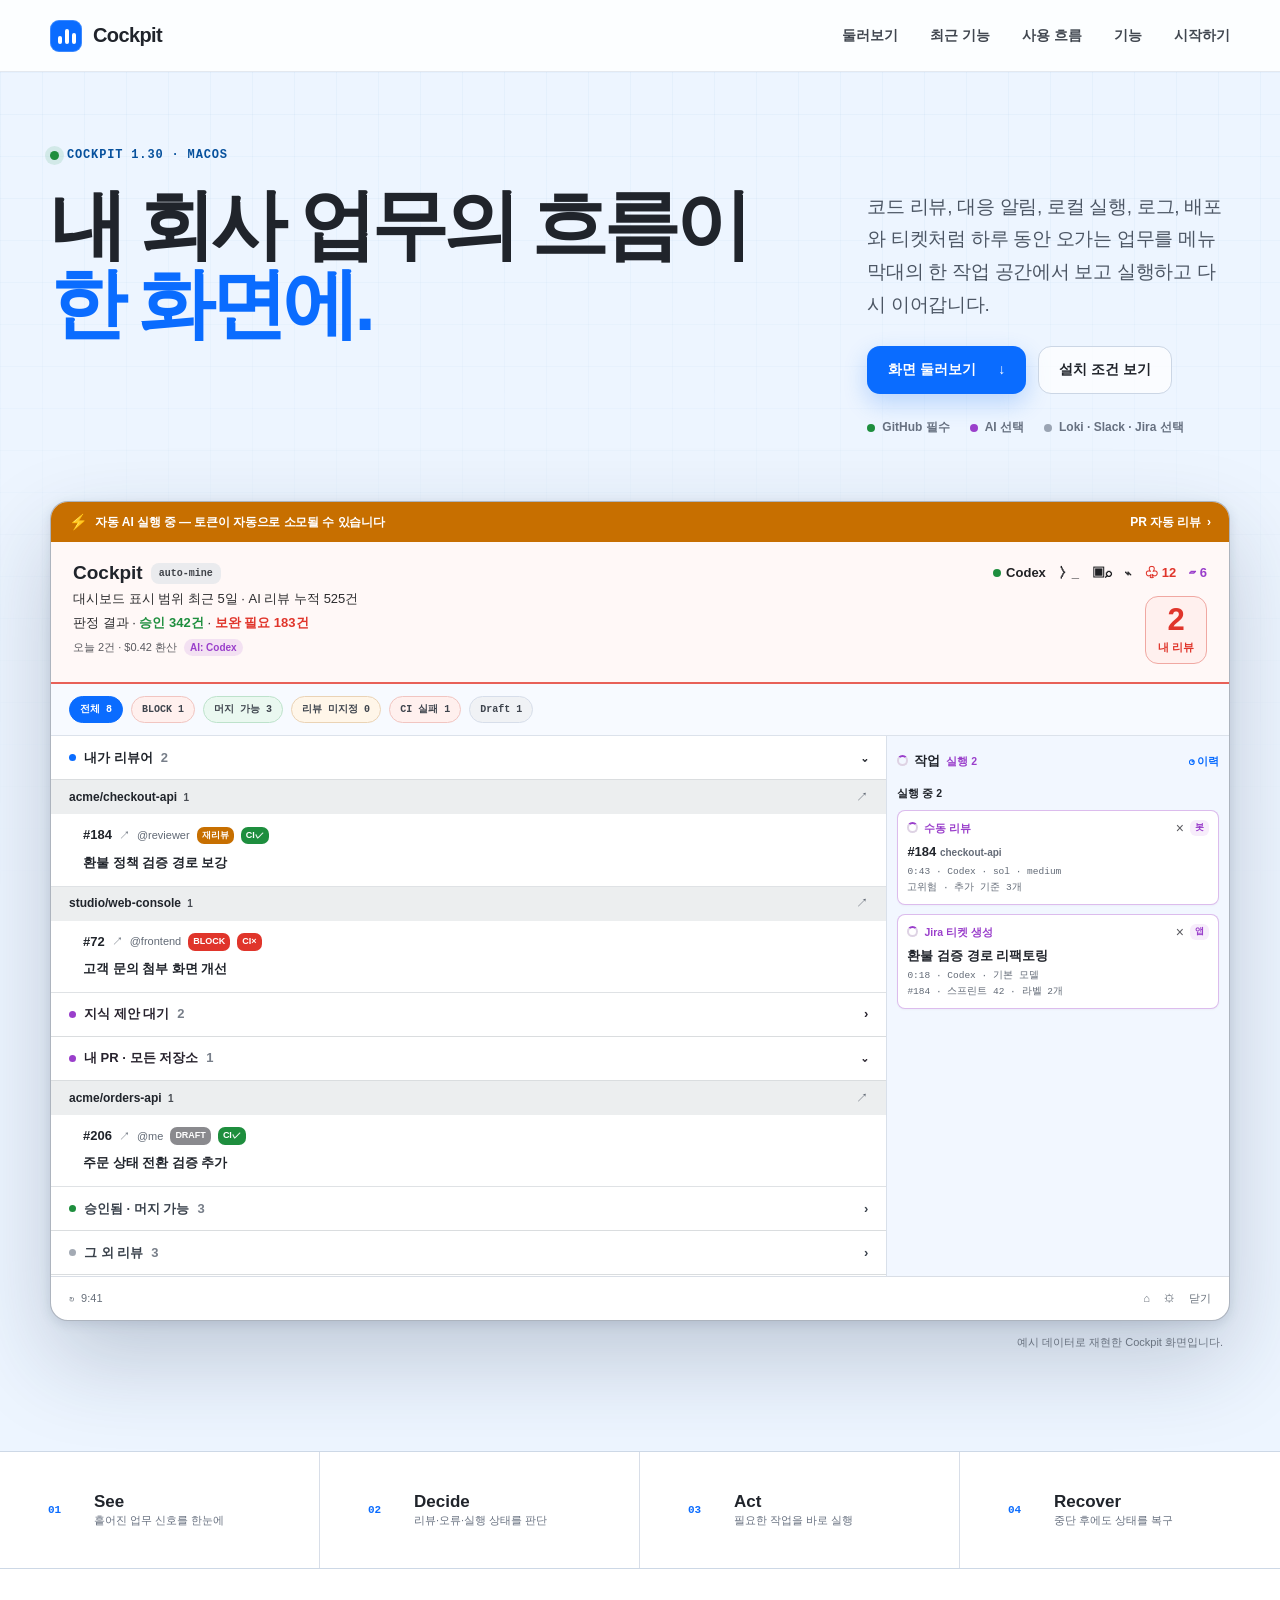
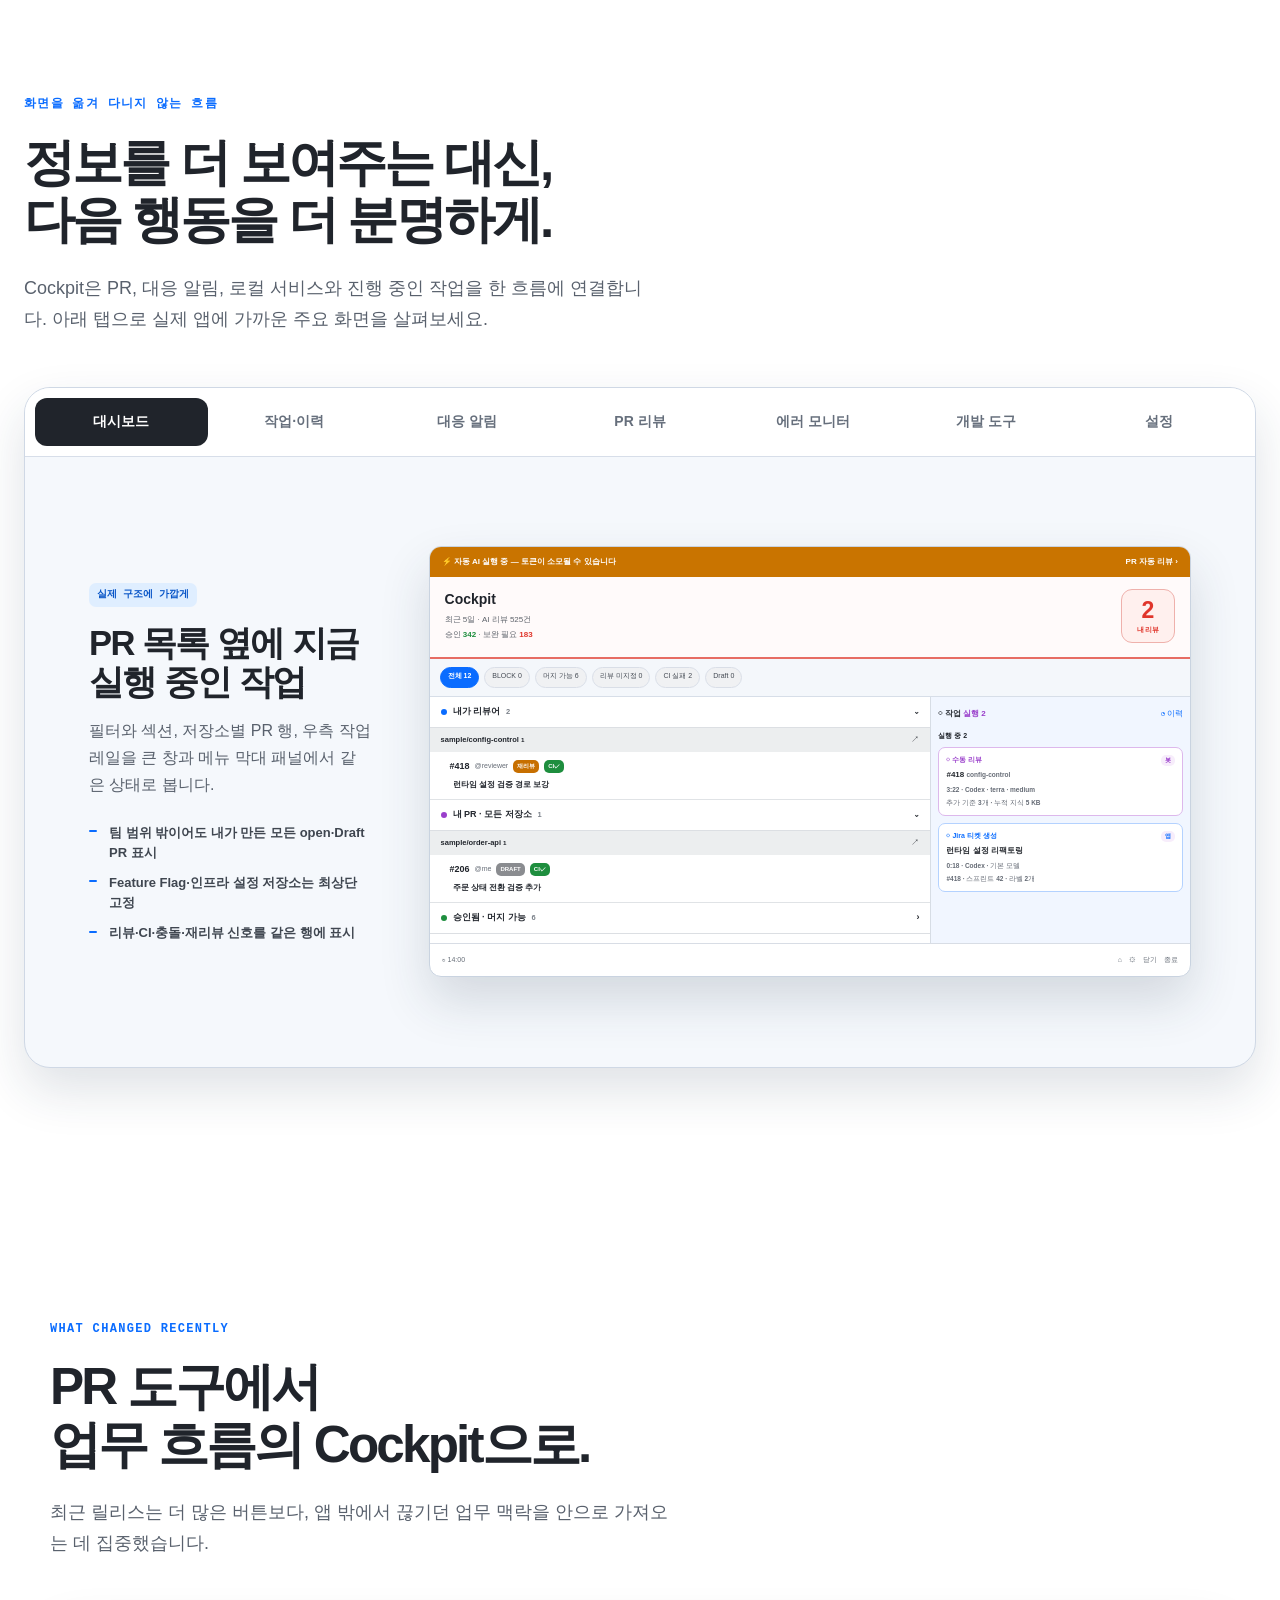
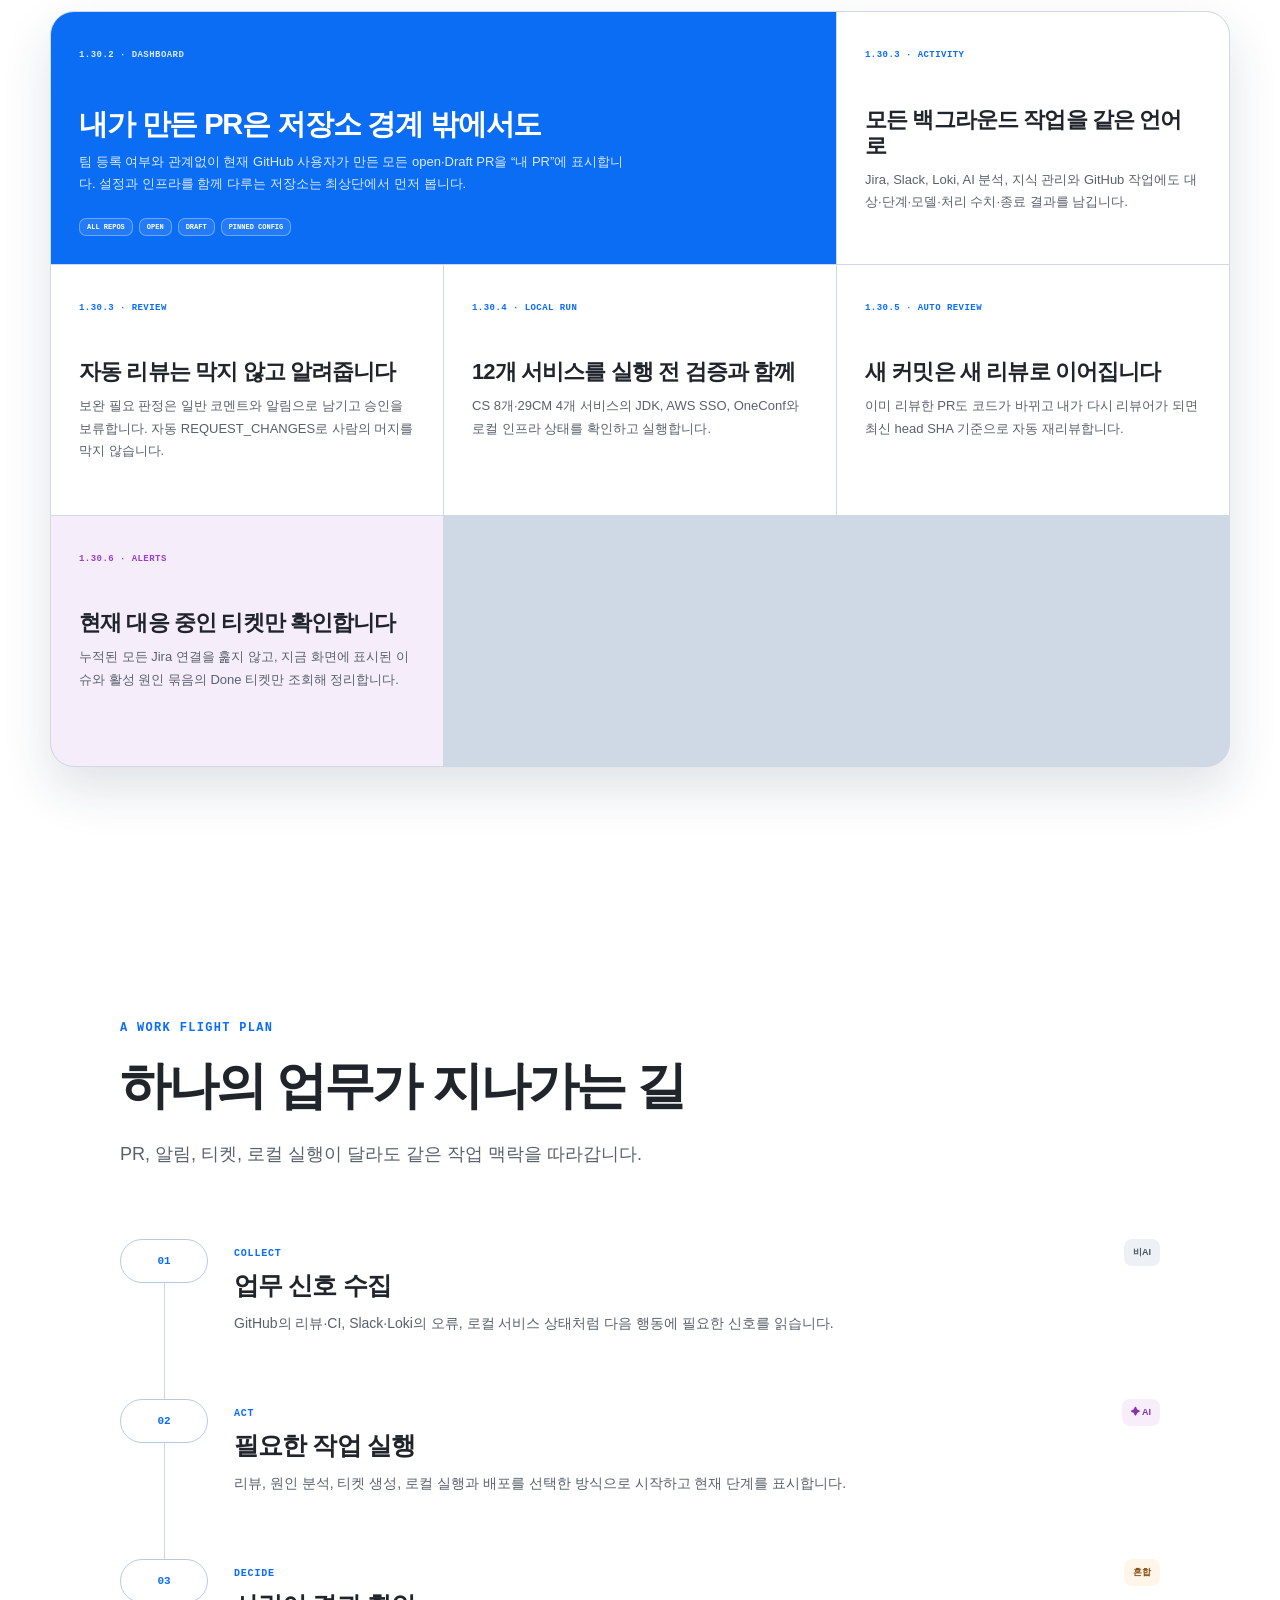
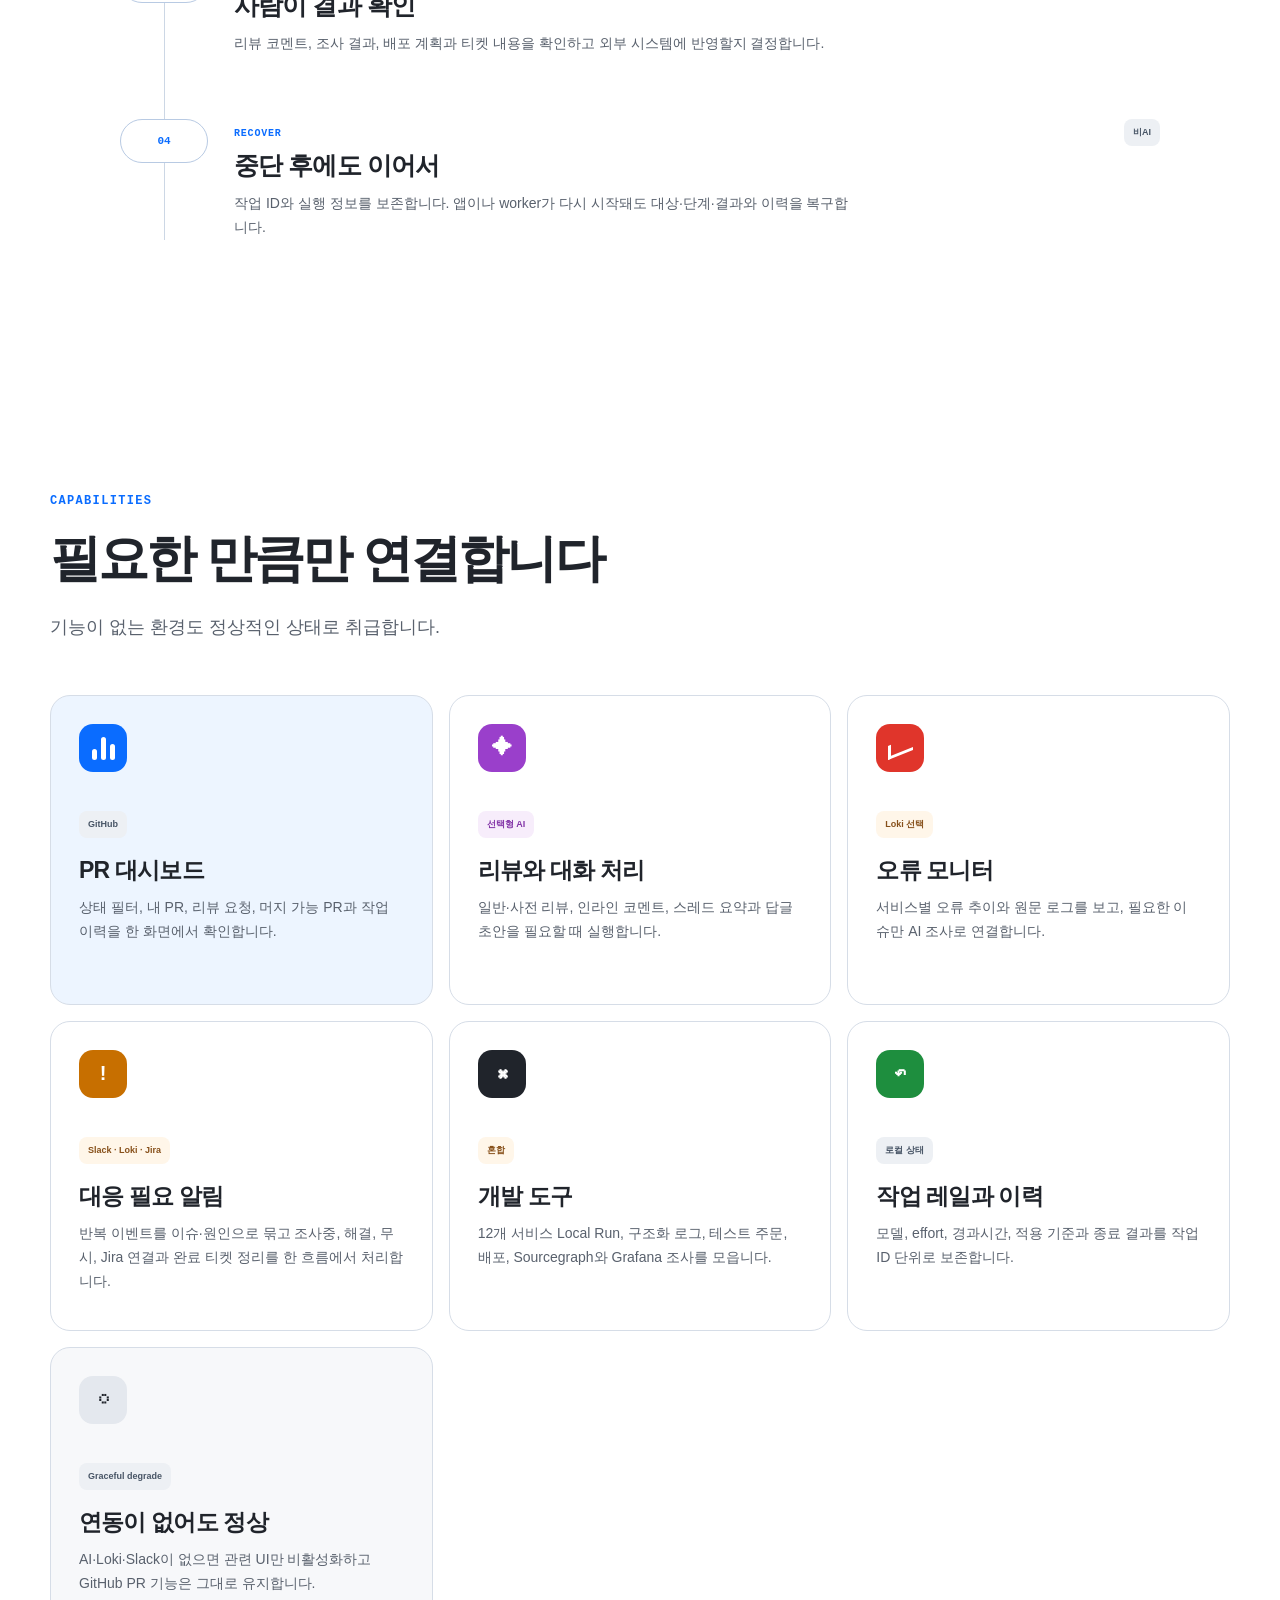
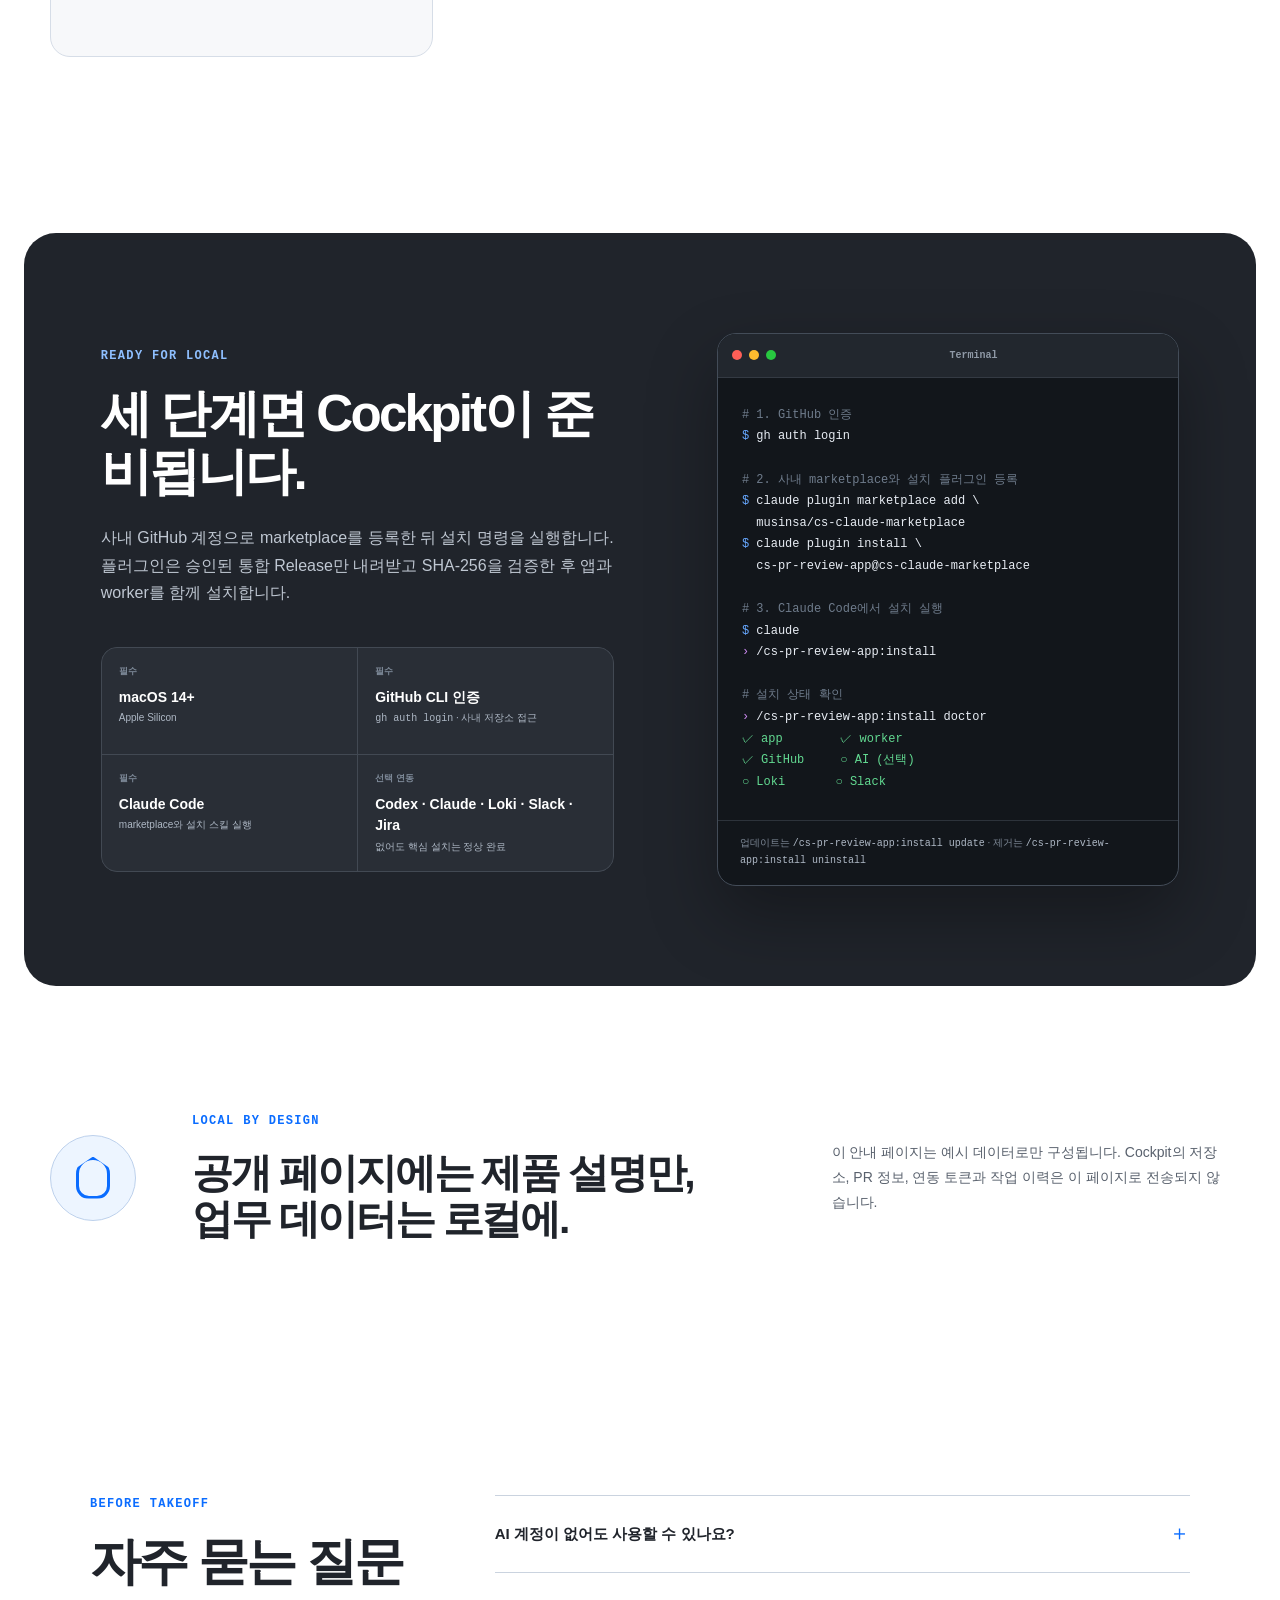
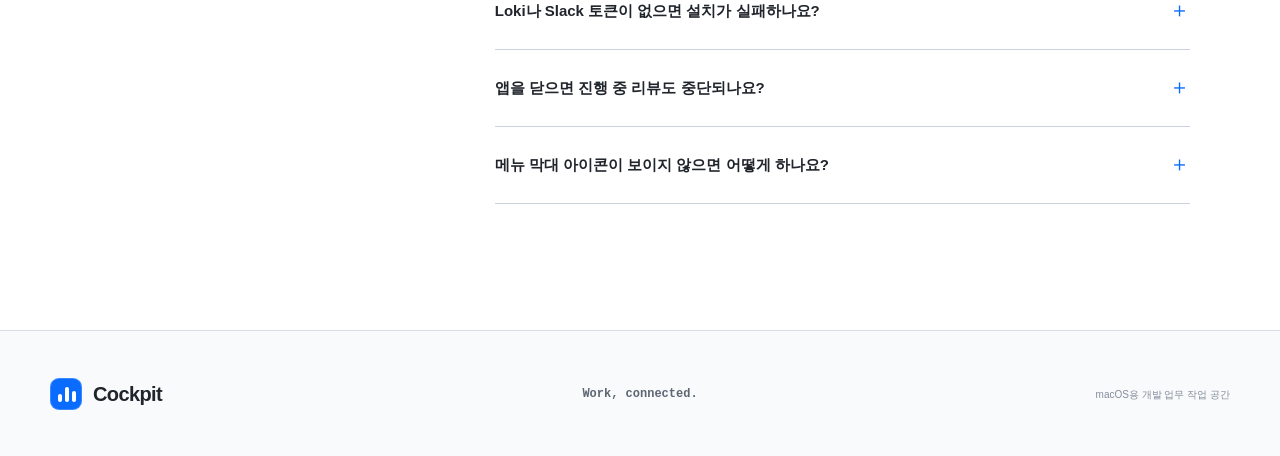
==== commit 693f5cdd: "CSE-0 (fix/pages) GitHub Pages 자산 캐시 혼용 방지 Co-authored-by: Codex <codex@openai.com>" ====
--- a/site/index.html
+++ b/site/index.html
@@ -11,14 +11,15 @@
   <meta property="og:title" content="Cockpit — 내 회사 업무의 흐름이 한 화면에">
   <meta property="og:description" content="코드 리뷰부터 대응 알림, 로컬 개발, 로그, 배포와 티켓까지 이어지는 macOS 업무 공간.">
   <meta property="og:url" content="https://javarouka-musinsa.github.io/cockpit-pages/">
-  <meta property="og:image" content="https://javarouka-musinsa.github.io/cockpit-pages/assets/social-card.png">
+  <meta property="og:image" content="https://javarouka-musinsa.github.io/cockpit-pages/assets/social-card.png?v=588b3ec">
   <meta property="og:image:width" content="1200">
   <meta property="og:image:height" content="630">
   <title>Cockpit — 내 회사 업무의 흐름이 한 화면에</title>
   <link rel="canonical" href="https://javarouka-musinsa.github.io/cockpit-pages/">
-  <link rel="icon" href="assets/cockpit-mark.svg" type="image/svg+xml">
-  <link rel="stylesheet" href="assets/styles.css">
-  <script src="assets/app.js" defer></script>
+  <!-- Keep the bundle revision in sync when public assets change so Pages never mixes releases. -->
+  <link rel="icon" href="assets/cockpit-mark.svg?v=588b3ec" type="image/svg+xml">
+  <link rel="stylesheet" href="assets/styles.css?v=588b3ec">
+  <script src="assets/app.js?v=588b3ec" defer></script>
 </head>
 <body>
   <a class="skip-link" href="#main">본문으로 건너뛰기</a>
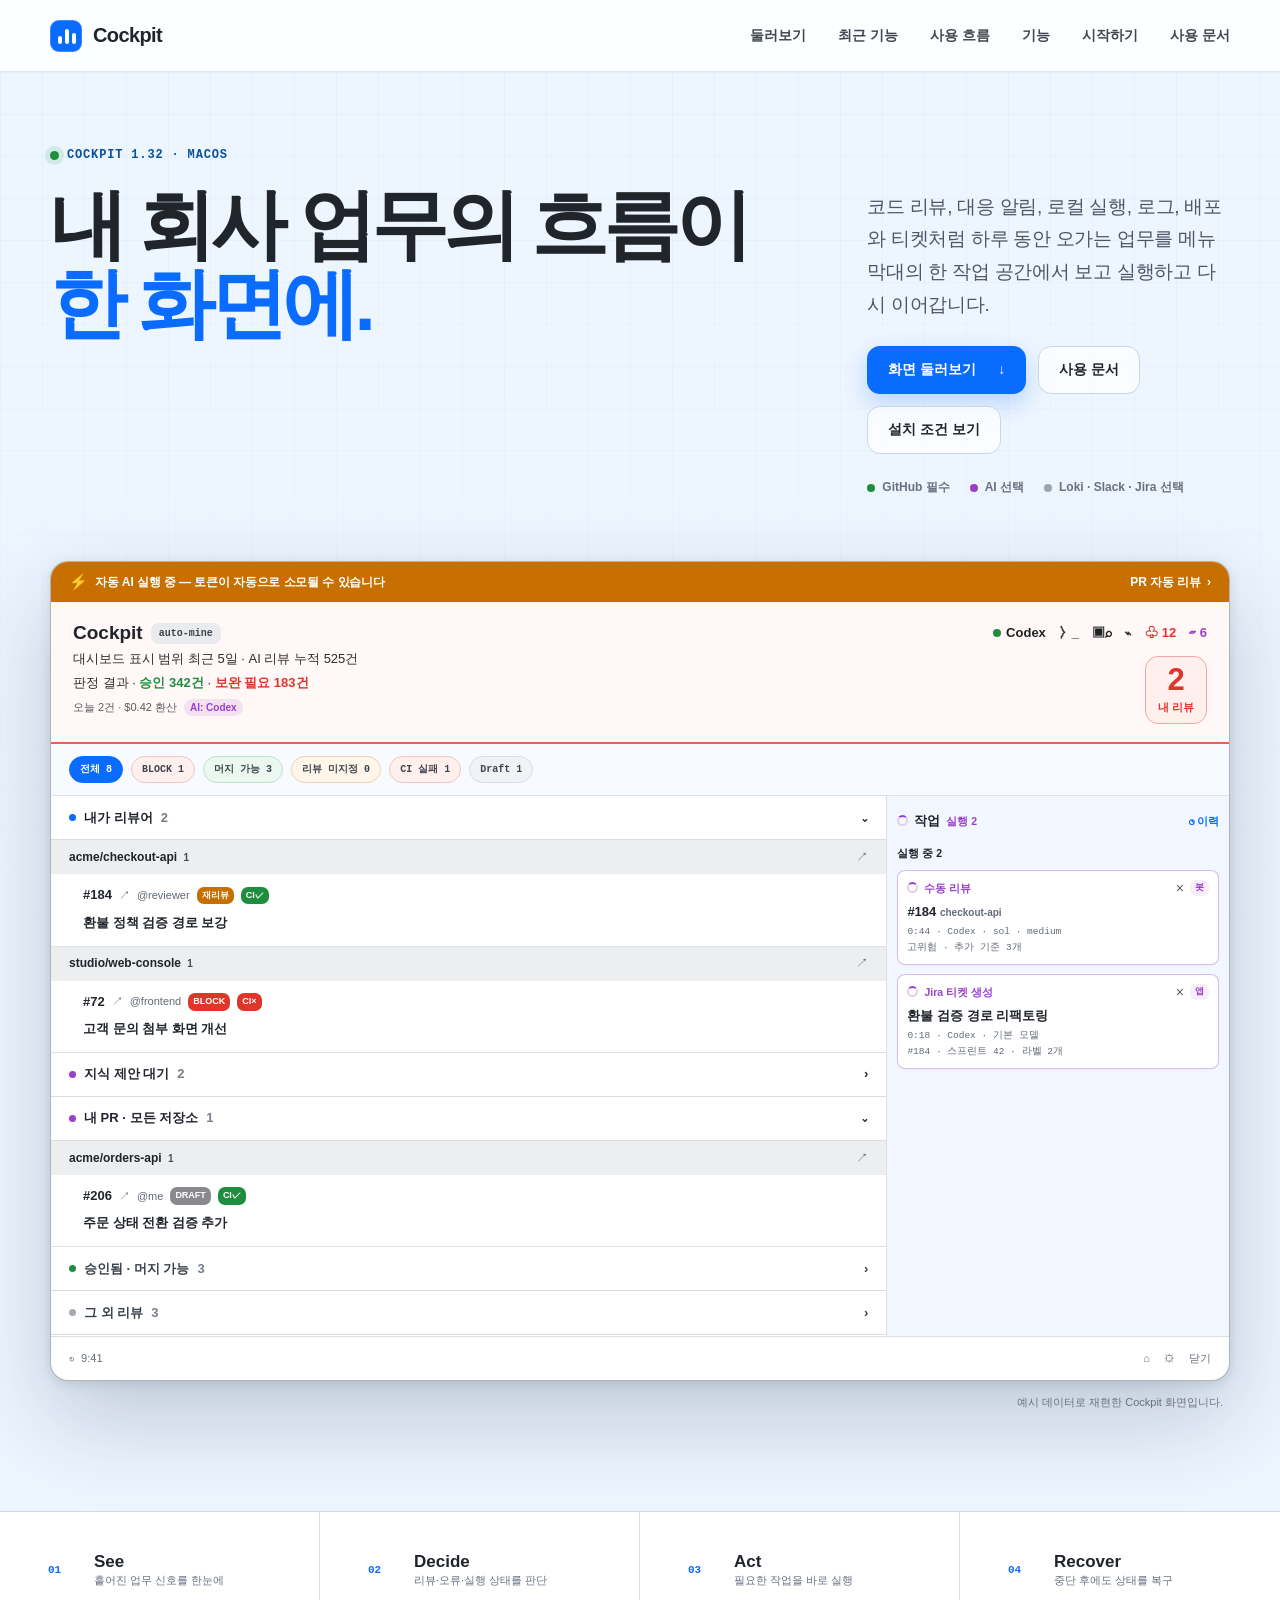
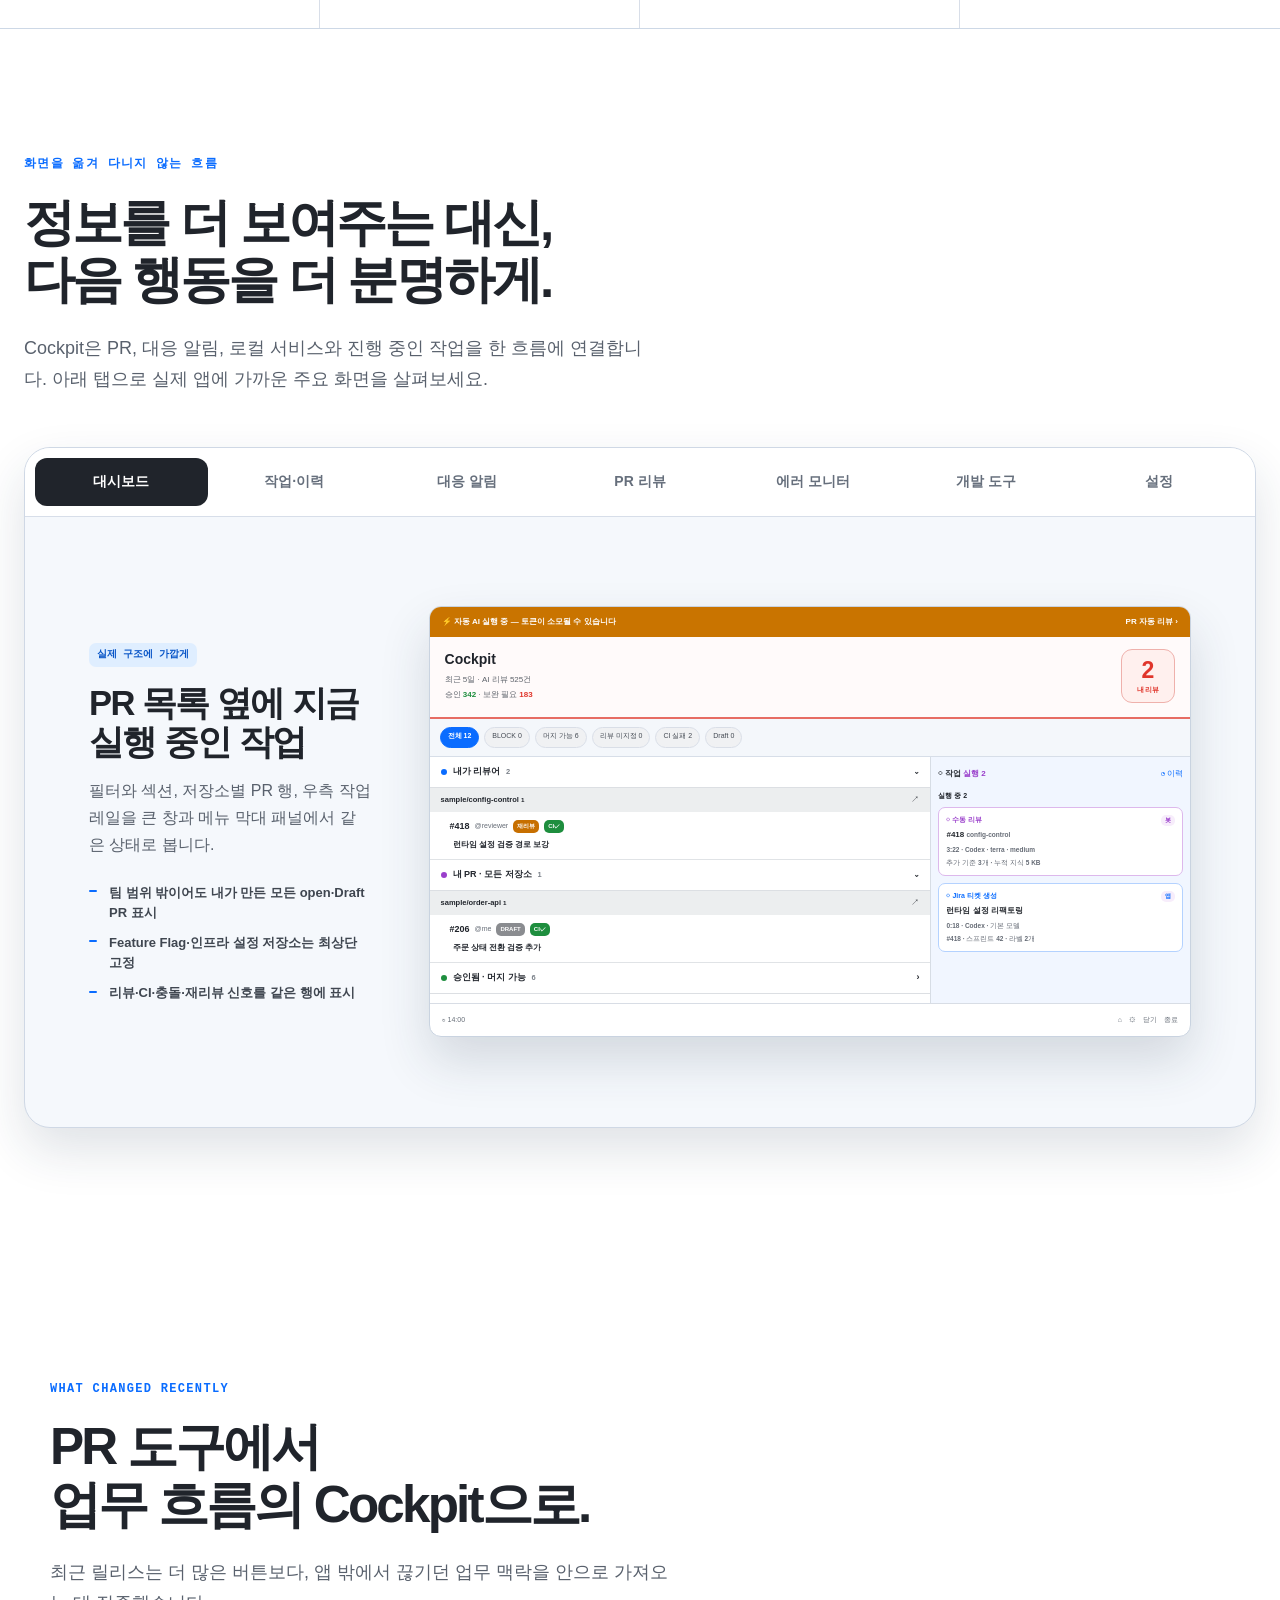
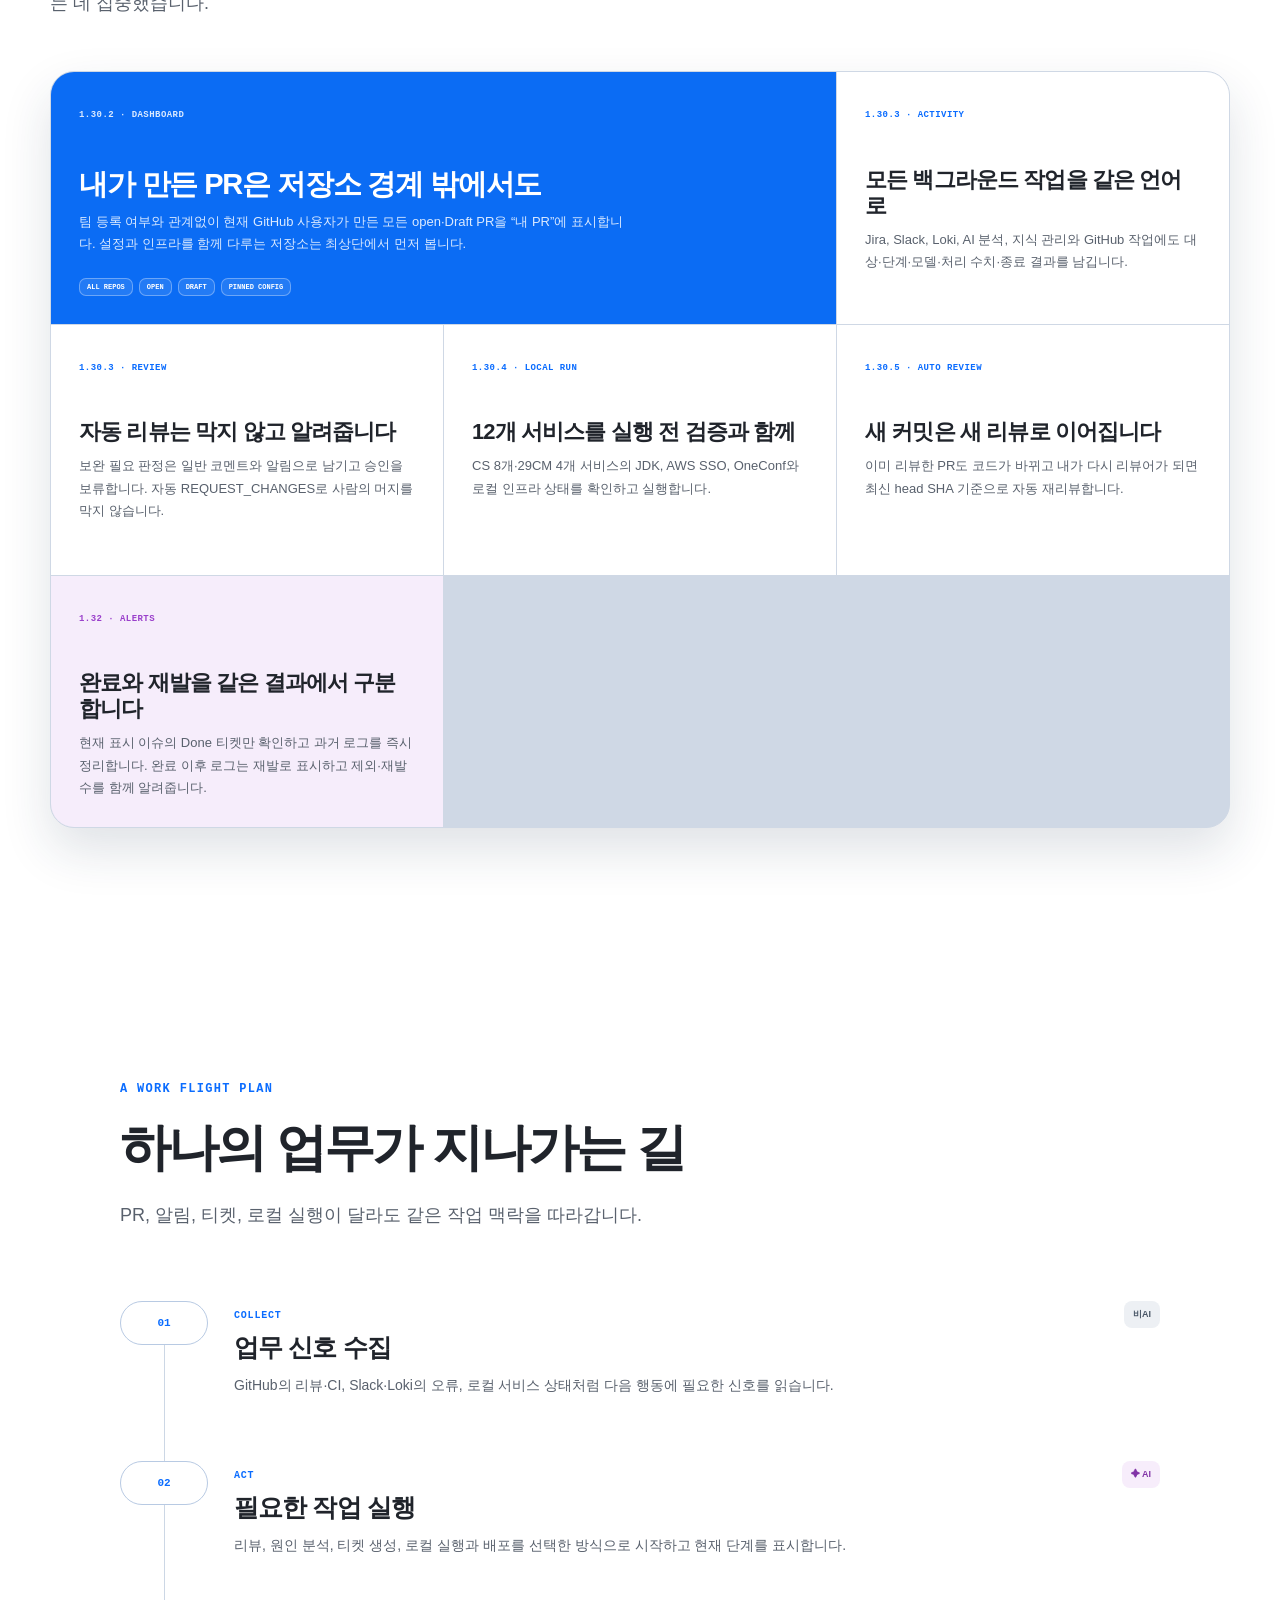
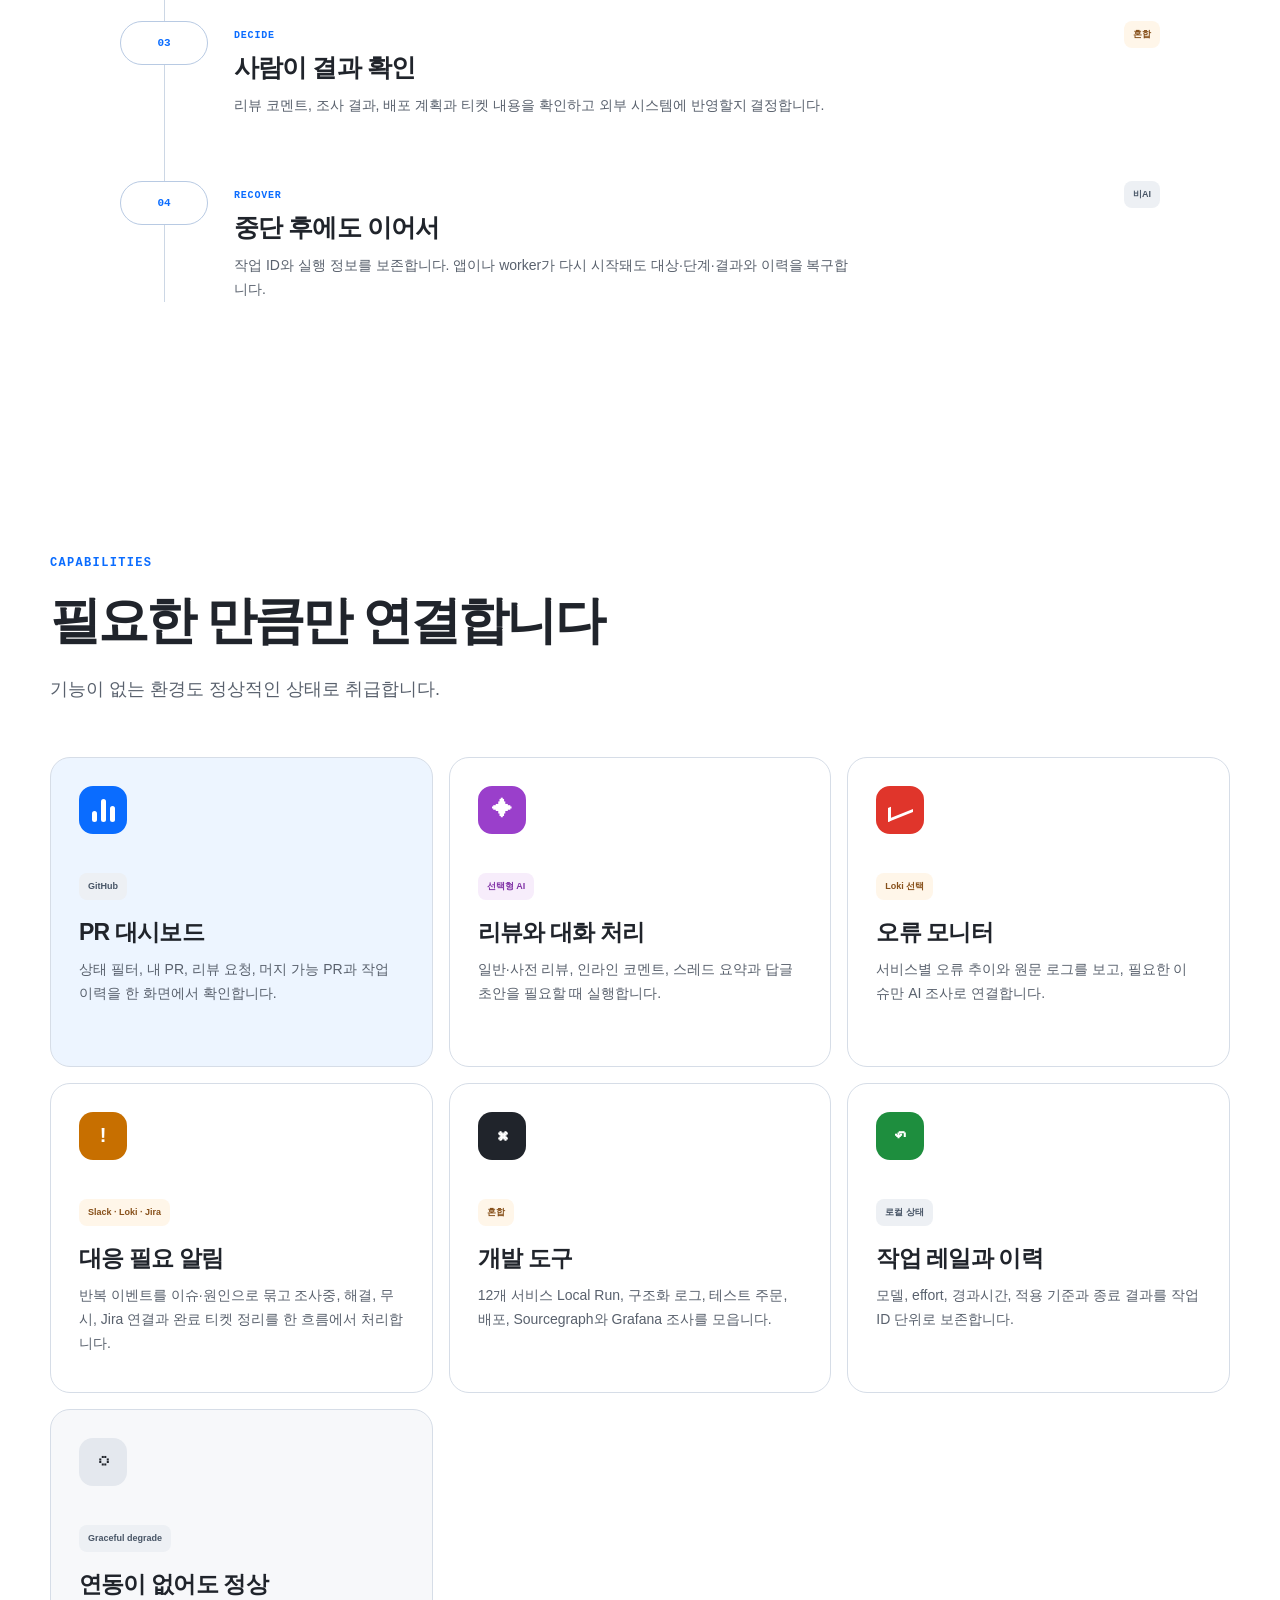
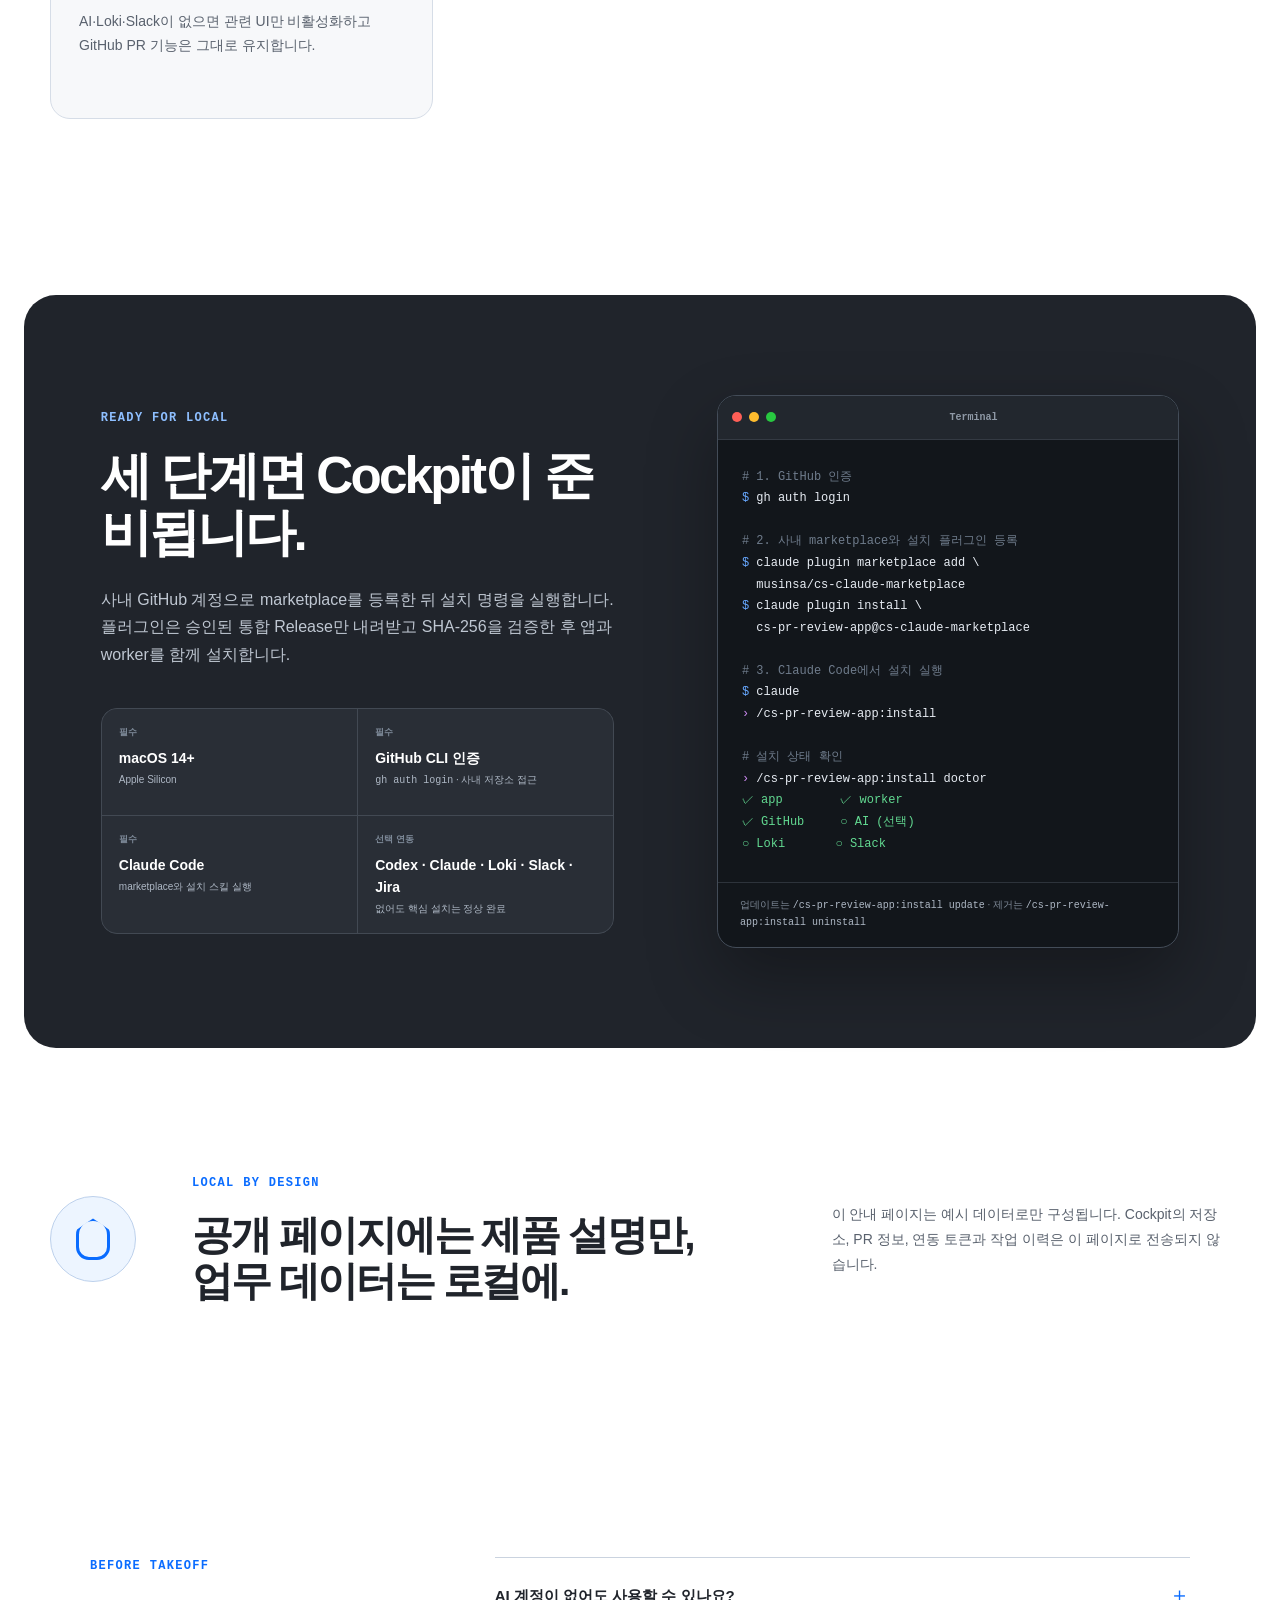
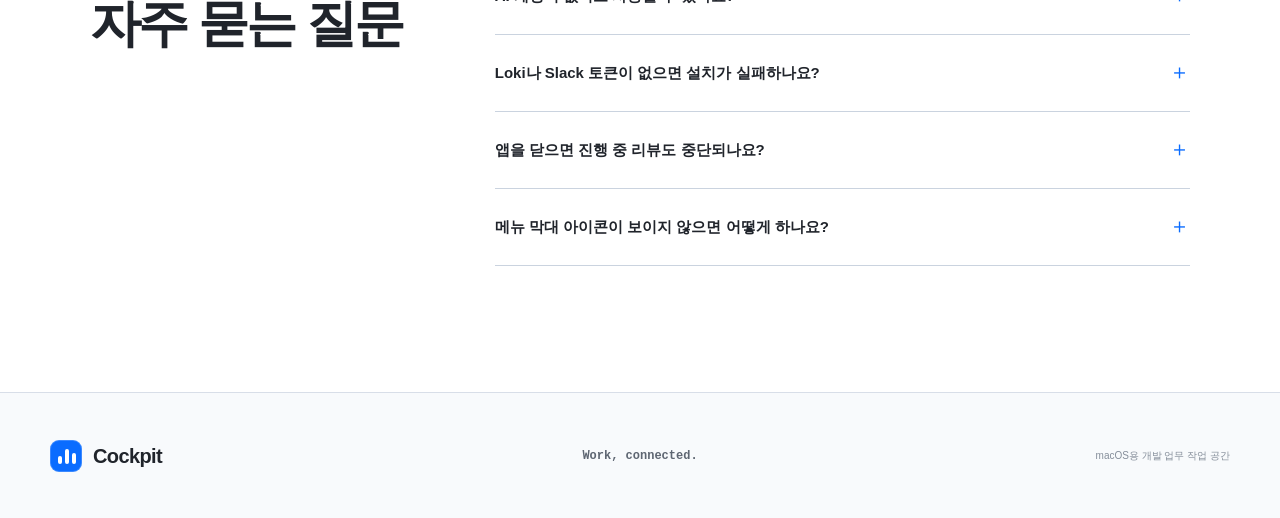
==== commit 159abbd1: "CSE-0 (docs/pages) Cockpit 앱과 worker 사용 문서 추가 Co-authored-by: Codex <codex@openai.com>" ====
--- a/site/index.html
+++ b/site/index.html
@@ -11,15 +11,15 @@
   <meta property="og:title" content="Cockpit — 내 회사 업무의 흐름이 한 화면에">
   <meta property="og:description" content="코드 리뷰부터 대응 알림, 로컬 개발, 로그, 배포와 티켓까지 이어지는 macOS 업무 공간.">
   <meta property="og:url" content="https://javarouka-musinsa.github.io/cockpit-pages/">
-  <meta property="og:image" content="https://javarouka-musinsa.github.io/cockpit-pages/assets/social-card.png?v=588b3ec">
+  <meta property="og:image" content="https://javarouka-musinsa.github.io/cockpit-pages/assets/social-card.png?v=guide-1">
   <meta property="og:image:width" content="1200">
   <meta property="og:image:height" content="630">
   <title>Cockpit — 내 회사 업무의 흐름이 한 화면에</title>
   <link rel="canonical" href="https://javarouka-musinsa.github.io/cockpit-pages/">
   <!-- Keep the bundle revision in sync when public assets change so Pages never mixes releases. -->
-  <link rel="icon" href="assets/cockpit-mark.svg?v=588b3ec" type="image/svg+xml">
-  <link rel="stylesheet" href="assets/styles.css?v=588b3ec">
-  <script src="assets/app.js?v=588b3ec" defer></script>
+  <link rel="icon" href="assets/cockpit-mark.svg?v=guide-1" type="image/svg+xml">
+  <link rel="stylesheet" href="assets/styles.css?v=guide-1">
+  <script src="assets/app.js?v=guide-1" defer></script>
 </head>
 <body>
   <a class="skip-link" href="#main">본문으로 건너뛰기</a>
@@ -41,13 +41,14 @@
       <a href="#workflow">사용 흐름</a>
       <a href="#capabilities">기능</a>
       <a href="#setup">시작하기</a>
+      <a href="guide/">사용 문서</a>
     </nav>
   </header>
 
   <main id="main">
     <section class="hero" aria-labelledby="hero-title">
       <div class="hero-copy">
-        <p class="eyebrow"><span class="live-dot"></span> Cockpit 1.30 · macOS</p>
+        <p class="eyebrow"><span class="live-dot"></span> Cockpit 1.32 · macOS</p>
         <h1 id="hero-title">내 회사 업무의 흐름이<br><span>한 화면에.</span></h1>
         <p class="hero-lead">
           코드 리뷰, 대응 알림, 로컬 실행, 로그, 배포와 티켓처럼 하루 동안 오가는 업무를
@@ -55,6 +56,7 @@
         </p>
         <div class="hero-actions">
           <a class="button button-primary" href="#overview">화면 둘러보기 <span aria-hidden="true">↓</span></a>
+          <a class="button button-quiet" href="guide/">사용 문서</a>
           <a class="button button-quiet" href="#setup">설치 조건 보기</a>
         </div>
         <ul class="integration-line" aria-label="연동 조건">
@@ -252,7 +254,7 @@
               <div class="alert-columns">
                 <div class="alert-list">
                   <h4>조사중 <small>2</small></h4>
-                  <div class="alert-cluster"><header><i></i><b>주문 API 지연 전파</b><span>3이슈 · 14건</span><em>AI</em></header><p>checkout-api timeout이 customer-bff까지 전파</p><footer><span>조사중</span><span>CSE-2048</span><span>Slack 공유됨</span></footer></div>
+                  <div class="alert-cluster"><header><i></i><b>주문 API 지연 전파</b><span>3이슈 · 14건</span><em>AI</em></header><p>checkout-api timeout이 customer-bff까지 전파</p><footer><span>조사중</span><span>CSE-2048</span><span>Done 이후 재발</span></footer></div>
                   <h4>미착수 <small>6</small></h4>
                   <div class="alert-issue"><header><i></i><b>결제 승인 응답 지연</b><span>×7</span></header><p>payment-api · /payments/approve · 8분 전</p><footer><span>조사중</span><span>해결</span><span>무시</span><span>티켓</span></footer></div>
                   <div class="alert-issue"><header><i></i><b>배송 조회 5xx 증가</b><span>×3</span></header><p>logistics-api · /deliveries · 21분 전</p></div>
@@ -321,7 +323,7 @@
               <ul><li>실제 성공 시각과 마지막 오류로 상태 진단</li><li>Codex·Claude 플랫폼과 모델 정책 선택</li><li>앱과 worker를 같은 Release로 원자 업데이트</li></ul>
             </div>
             <div class="screen screen-settings" aria-hidden="true">
-              <div class="snapshot-nav"><span>‹ 대시보드</span><b>설정</b><i>Cockpit 1.30.6</i></div>
+              <div class="snapshot-nav"><span>‹ 대시보드</span><b>설정</b><i>Cockpit 1.32.0</i></div>
               <div class="settings-title"><b>연동 진단</b><span>↻ 다시 확인</span></div>
               <div class="setting-row"><i class="ok-dot"></i><b>GitHub</b><span>API 인증 성공 · 방금</span><em>정상</em></div>
               <div class="setting-row"><i class="ok-dot"></i><b>AI · Codex</b><span>ChatGPT 로그인 · auto-mine</span><em>정상</em></div>
@@ -368,9 +370,9 @@
           <p>이미 리뷰한 PR도 코드가 바뀌고 내가 다시 리뷰어가 되면 최신 head SHA 기준으로 자동 재리뷰합니다.</p>
         </article>
         <article class="update-card update-accent">
-          <span>1.30.6 · ALERTS</span>
-          <h3>현재 대응 중인 티켓만 확인합니다</h3>
-          <p>누적된 모든 Jira 연결을 훑지 않고, 지금 화면에 표시된 이슈와 활성 원인 묶음의 Done 티켓만 조회해 정리합니다.</p>
+          <span>1.32 · ALERTS</span>
+          <h3>완료와 재발을 같은 결과에서 구분합니다</h3>
+          <p>현재 표시 이슈의 Done 티켓만 확인하고 과거 로그를 즉시 정리합니다. 완료 이후 로그는 재발로 표시하고 제외·재발 수를 함께 알려줍니다.</p>
         </article>
       </div>
     </section>
--- a/site/assets/styles.css
+++ b/site/assets/styles.css
@@ -2668,6 +2668,1049 @@
   background: var(--amber);
 }
 
+/* Cockpit flight manual --------------------------------------------------- */
+
+.guide-page {
+  background: #f5f8fc;
+}
+
+.guide-page code {
+  padding: 2px 5px;
+  border: 1px solid #d7e2ef;
+  border-radius: 5px;
+  color: #0754c7;
+  background: #edf5ff;
+  font-size: 0.86em;
+}
+
+.guide-header .brand small {
+  padding-left: 10px;
+  border-left: 1px solid var(--line);
+  color: var(--ink-soft);
+  font-size: 12px;
+  font-weight: 700;
+  letter-spacing: 0;
+}
+
+.guide-header .nav-home {
+  padding: 8px 12px;
+  border: 1px solid #cbd9eb;
+  border-radius: 8px;
+  color: var(--blue-deep);
+  background: var(--sky-pale);
+}
+
+.guide-header .nav-home::after {
+  display: none;
+}
+
+.guide-hero {
+  display: grid;
+  grid-template-columns: minmax(0, 1.2fr) minmax(360px, 0.8fr);
+  gap: 76px;
+  align-items: center;
+  min-height: 700px;
+  padding: 150px max(24px, calc((100vw - 1180px) / 2)) 90px;
+  border-bottom: 1px solid #cbd9eb;
+  background:
+    linear-gradient(rgba(35, 127, 184, 0.06) 1px, transparent 1px),
+    linear-gradient(90deg, rgba(35, 127, 184, 0.06) 1px, transparent 1px),
+    var(--sky-pale);
+  background-size: 42px 42px;
+}
+
+.guide-hero h1 {
+  max-width: 760px;
+  margin: 22px 0 24px;
+  font-size: clamp(56px, 7vw, 92px);
+  line-height: 0.98;
+  letter-spacing: -0.067em;
+}
+
+.guide-hero h1 span {
+  color: var(--blue);
+}
+
+.guide-hero > div:first-child > p:not(.eyebrow) {
+  max-width: 660px;
+  margin: 0;
+  color: #4f5c6d;
+  font-size: 19px;
+  line-height: 1.8;
+}
+
+.guide-instrument {
+  overflow: hidden;
+  border: 1px solid #b9cbe0;
+  border-radius: 22px;
+  background: rgba(255, 255, 255, 0.94);
+  box-shadow: var(--shadow-md);
+}
+
+.instrument-head {
+  display: flex;
+  justify-content: space-between;
+  padding: 14px 17px;
+  color: #dbeaff;
+  background: var(--ink);
+  font: 750 10px ui-monospace, monospace;
+  letter-spacing: 0.08em;
+}
+
+.instrument-head b {
+  color: #84dfa1;
+}
+
+.instrument-row {
+  display: grid;
+  grid-template-columns: 12px 1fr auto;
+  gap: 14px;
+  align-items: center;
+  min-height: 86px;
+  padding: 16px 18px;
+  border-bottom: 1px solid #e1e7ef;
+}
+
+.instrument-row > i {
+  width: 10px;
+  height: 10px;
+  border-radius: 50%;
+  box-shadow: 0 0 0 4px rgba(10,108,255,.1);
+}
+
+.instrument-blue { background: var(--blue); }
+.instrument-violet { background: var(--violet); }
+.instrument-green { background: var(--green); }
+
+.instrument-row div {
+  display: grid;
+  gap: 4px;
+}
+
+.instrument-row b {
+  font-size: 15px;
+}
+
+.instrument-row span {
+  color: var(--ink-soft);
+  font-size: 12px;
+}
+
+.instrument-row em {
+  color: #6c7785;
+  font: 750 9px ui-monospace, monospace;
+  font-style: normal;
+}
+
+.guide-instrument > p {
+  margin: 0;
+  padding: 16px 18px;
+  color: #556274;
+  background: #f7f9fc;
+  font-size: 12px;
+  line-height: 1.65;
+}
+
+.guide-map {
+  display: grid;
+  grid-template-columns: repeat(4, 1fr);
+  width: var(--content);
+  margin: -40px auto 92px;
+  overflow: hidden;
+  border: 1px solid #cbd9eb;
+  border-radius: 20px;
+  background: var(--paper);
+  box-shadow: 0 18px 44px rgba(26,47,75,.12);
+}
+
+.guide-map-title {
+  grid-column: 1 / -1;
+  display: flex;
+  align-items: baseline;
+  gap: 14px;
+  padding: 18px 22px;
+  color: white;
+  background: var(--ink);
+}
+
+.guide-map-title small {
+  color: #82b9ff;
+  font: 750 9px ui-monospace, monospace;
+  letter-spacing: 0.08em;
+}
+
+.guide-map-title h2 {
+  margin: 0;
+  font-size: 18px;
+  letter-spacing: -0.025em;
+}
+
+.guide-map > a {
+  display: grid;
+  min-height: 118px;
+  padding: 18px 20px;
+  border-right: 1px solid #e1e7ef;
+  border-bottom: 1px solid #e1e7ef;
+  transition: color .18s ease, background .18s ease;
+}
+
+.guide-map > a:nth-last-child(-n+4) {
+  border-bottom: 0;
+}
+
+.guide-map > a:nth-child(5n) {
+  border-right: 0;
+}
+
+.guide-map > a:hover {
+  color: var(--blue-deep);
+  background: var(--sky-pale);
+}
+
+.guide-map a span {
+  color: var(--blue);
+  font: 800 9px ui-monospace, monospace;
+}
+
+.guide-map a b {
+  align-self: end;
+  font-size: 15px;
+}
+
+.guide-map a small {
+  margin-top: 3px;
+  color: var(--ink-soft);
+  font-size: 11px;
+}
+
+.guide-shell {
+  display: grid;
+  grid-template-columns: 220px minmax(0, 820px);
+  gap: 70px;
+  justify-content: center;
+  width: var(--content);
+  margin: 0 auto 130px;
+}
+
+.guide-rail {
+  position: sticky;
+  top: 96px;
+  align-self: start;
+  padding: 18px 16px;
+  border: 1px solid #d6dee9;
+  border-radius: 15px;
+  background: rgba(255,255,255,.88);
+  box-shadow: 0 12px 35px rgba(26,47,75,.08);
+  backdrop-filter: blur(16px);
+}
+
+.guide-rail > p {
+  margin: 0 0 10px;
+  padding: 0 7px 10px;
+  border-bottom: 1px solid #e1e7ef;
+  color: #7a8593;
+  font: 750 9px ui-monospace, monospace;
+  letter-spacing: 0.08em;
+}
+
+.guide-rail nav {
+  display: grid;
+  gap: 2px;
+}
+
+.guide-rail nav a {
+  display: grid;
+  grid-template-columns: 25px 1fr;
+  padding: 8px 7px;
+  border-radius: 7px;
+  color: #4b5562;
+  font-size: 12px;
+  font-weight: 680;
+}
+
+.guide-rail nav a:hover,
+.guide-rail nav a.active {
+  color: var(--blue-deep);
+  background: var(--sky-pale);
+}
+
+.guide-rail nav span {
+  color: #87919d;
+  font: 700 9px ui-monospace, monospace;
+}
+
+.guide-legend {
+  display: grid;
+  grid-template-columns: 1fr 1fr;
+  gap: 8px;
+  margin-top: 14px;
+  padding: 13px 7px 2px;
+  border-top: 1px solid #e1e7ef;
+  color: #687482;
+  font-size: 9px;
+}
+
+.guide-legend span {
+  display: flex;
+  align-items: center;
+  gap: 5px;
+}
+
+.guide-legend i {
+  width: 6px;
+  height: 6px;
+  border-radius: 50%;
+}
+
+.required-dot { background: var(--blue); }
+.optional-dot { background: #a9b4c1; }
+.ai-dot { background: var(--violet); }
+
+.guide-content {
+  min-width: 0;
+}
+
+.guide-section {
+  margin-bottom: 32px;
+  padding: 52px 56px;
+  scroll-margin-top: 94px;
+  border: 1px solid #d7e0eb;
+  border-radius: 20px;
+  background: white;
+  box-shadow: 0 14px 38px rgba(26,47,75,.07);
+}
+
+.guide-section > header {
+  margin-bottom: 36px;
+  padding-bottom: 28px;
+  border-bottom: 1px solid #e1e7ef;
+}
+
+.guide-section > header small {
+  color: var(--blue);
+  font: 800 10px ui-monospace, monospace;
+  letter-spacing: 0.08em;
+}
+
+.guide-section > header h2 {
+  max-width: 640px;
+  margin: 12px 0 12px;
+  font-size: clamp(32px, 4vw, 47px);
+  line-height: 1.08;
+  letter-spacing: -0.055em;
+}
+
+.guide-section > header p,
+.guide-section > p {
+  max-width: 690px;
+  margin: 0;
+  color: #596677;
+  line-height: 1.78;
+}
+
+.guide-section a:not(.button) {
+  color: var(--blue-deep);
+  font-weight: 700;
+  text-decoration: underline;
+  text-decoration-color: rgba(7,84,199,.3);
+  text-underline-offset: 3px;
+}
+
+.guide-path,
+.guide-flow {
+  display: flex;
+  flex-wrap: wrap;
+  align-items: center;
+  gap: 8px;
+  margin: 0 0 30px;
+  padding: 13px;
+  border: 1px solid #cddced;
+  border-radius: 11px;
+  background: #f5f9ff;
+}
+
+.guide-path span,
+.guide-flow span {
+  padding: 6px 9px;
+  border-radius: 7px;
+  background: white;
+  box-shadow: inset 0 0 0 1px #d7e2ef;
+  font-size: 11px;
+  font-weight: 750;
+}
+
+.guide-path b,
+.guide-flow i {
+  color: #8c98a6;
+  font-size: 11px;
+  font-style: normal;
+}
+
+.guide-steps {
+  display: grid;
+  gap: 0;
+  margin: 0;
+  padding: 0;
+  list-style: none;
+}
+
+.guide-steps li {
+  display: grid;
+  grid-template-columns: 42px 1fr;
+  gap: 18px;
+  padding: 20px 0;
+  border-bottom: 1px solid #e6ebf1;
+}
+
+.guide-steps li:last-child {
+  border-bottom: 0;
+}
+
+.guide-steps li > span {
+  display: grid;
+  place-items: center;
+  width: 34px;
+  height: 34px;
+  border-radius: 9px;
+  color: white;
+  background: var(--blue);
+  font: 800 11px ui-monospace, monospace;
+}
+
+.guide-steps h3,
+.guide-split h3,
+.ownership-grid h3 {
+  margin: 0 0 6px;
+  font-size: 16px;
+  letter-spacing: -0.025em;
+}
+
+.guide-steps p,
+.guide-split p,
+.ownership-grid li {
+  margin: 0;
+  color: #5a6675;
+  font-size: 13px;
+  line-height: 1.72;
+}
+
+.guide-callout {
+  margin-top: 30px;
+  padding: 18px 20px;
+  border-left: 4px solid var(--blue);
+  border-radius: 0 10px 10px 0;
+  background: var(--sky-pale);
+}
+
+.guide-callout.warning {
+  border-color: var(--amber);
+  background: var(--amber-pale);
+}
+
+.guide-callout.safe {
+  border-color: var(--green);
+  background: var(--green-pale);
+}
+
+.guide-callout b {
+  font-size: 13px;
+}
+
+.guide-callout p {
+  margin: 5px 0 0;
+  color: #4d5a69;
+  font-size: 12px;
+  line-height: 1.7;
+}
+
+.guide-split,
+.ownership-grid {
+  display: grid;
+  grid-template-columns: 1fr 1fr;
+  gap: 12px;
+  margin: 0 0 30px;
+}
+
+.guide-split article,
+.ownership-grid article {
+  padding: 23px;
+  border: 1px solid #dbe3ed;
+  border-radius: 13px;
+  background: #f9fbfd;
+}
+
+.guide-split article > span {
+  display: block;
+  margin-bottom: 12px;
+  color: var(--blue);
+  font: 800 9px ui-monospace, monospace;
+  letter-spacing: .08em;
+}
+
+.guide-split ul,
+.ownership-grid ul {
+  margin: 14px 0 0;
+  padding-left: 18px;
+  color: #596677;
+  font-size: 12px;
+  line-height: 1.9;
+}
+
+.guide-table {
+  overflow: hidden;
+  margin: 30px 0;
+  border: 1px solid #d9e1eb;
+  border-radius: 12px;
+}
+
+.guide-table > div {
+  display: grid;
+  grid-template-columns: 120px 100px 1fr;
+  gap: 14px;
+  align-items: center;
+  min-height: 50px;
+  padding: 10px 15px;
+  border-bottom: 1px solid #e4e9ef;
+  font-size: 12px;
+}
+
+.guide-table > div:last-child {
+  border-bottom: 0;
+}
+
+.guide-table-head {
+  color: #dceaff;
+  background: var(--ink);
+  font: 700 10px ui-monospace, monospace;
+}
+
+.guide-table em {
+  justify-self: start;
+  padding: 3px 6px;
+  border-radius: 5px;
+  color: #687482;
+  background: #eef1f5;
+  font-size: 9px;
+  font-style: normal;
+  font-weight: 800;
+}
+
+.guide-table em.required {
+  color: var(--blue-deep);
+  background: #dcecff;
+}
+
+.guide-table div > span:last-child {
+  color: #596677;
+}
+
+.guide-subtitle {
+  margin: 34px 0 10px;
+  font-size: 18px;
+  letter-spacing: -0.035em;
+}
+
+.guide-anatomy,
+.activity-legend {
+  display: grid;
+  grid-template-columns: 1fr 1fr;
+  gap: 10px;
+}
+
+.guide-anatomy > div,
+.activity-legend > div {
+  display: grid;
+  grid-template-columns: 34px 1fr;
+  gap: 2px 10px;
+  align-items: center;
+  padding: 17px;
+  border: 1px solid #dce4ed;
+  border-radius: 11px;
+}
+
+.guide-anatomy span {
+  grid-row: 1 / span 2;
+  display: grid;
+  place-items: center;
+  width: 30px;
+  height: 30px;
+  border-radius: 8px;
+  color: white;
+  background: var(--ink);
+  font: 800 10px ui-monospace, monospace;
+}
+
+.guide-anatomy b,
+.activity-legend b {
+  font-size: 12px;
+}
+
+.guide-anatomy p,
+.activity-legend span {
+  margin: 0;
+  color: #657180;
+  font-size: 10.5px;
+}
+
+.guide-bullets {
+  margin: 0;
+  padding-left: 21px;
+  color: #566373;
+  font-size: 13px;
+  line-height: 1.9;
+}
+
+.mode-grid {
+  display: grid;
+  grid-template-columns: repeat(3, 1fr);
+  gap: 9px;
+  margin-bottom: 28px;
+}
+
+.mode-grid article {
+  min-height: 170px;
+  padding: 20px;
+  border: 1px solid #dbe3ed;
+  border-radius: 12px;
+  background: #f9fbfd;
+}
+
+.mode-grid article:nth-child(2) {
+  border-color: #a8c9f4;
+  background: var(--sky-pale);
+}
+
+.mode-grid b {
+  display: block;
+  color: var(--blue-deep);
+  font: 800 18px ui-monospace, monospace;
+}
+
+.mode-grid span {
+  display: inline-block;
+  margin: 8px 0 12px;
+  color: #788392;
+  font-size: 9px;
+  font-weight: 750;
+}
+
+.mode-grid p,
+.guide-section .activity-legend + p {
+  margin: 0;
+  color: #596677;
+  font-size: 12px;
+  line-height: 1.7;
+}
+
+.guide-flow {
+  justify-content: center;
+  margin: 24px 0 30px;
+  border-color: #d9e1eb;
+  background: #fafbfd;
+}
+
+.activity-legend {
+  margin-bottom: 20px;
+}
+
+.activity-legend > div {
+  grid-template-columns: 1fr;
+  gap: 5px;
+}
+
+.activity-legend > div:nth-child(2) {
+  border-left: 4px solid var(--amber);
+}
+
+.activity-legend > div:nth-child(3) {
+  border-left: 4px solid var(--red);
+}
+
+.alert-flow span:nth-of-type(4),
+.alert-flow span:nth-of-type(5) {
+  color: var(--blue-deep);
+  background: #e5f1ff;
+}
+
+.done-explainer {
+  display: grid;
+  grid-template-columns: auto 1fr 54px 1fr;
+  gap: 16px;
+  align-items: center;
+  margin: 30px 0;
+  padding: 22px;
+  border: 1px solid #d6dfeb;
+  border-radius: 13px;
+  background: #f8fafc;
+}
+
+.done-explainer > span {
+  align-self: stretch;
+  padding-right: 17px;
+  border-right: 1px solid #d6dfeb;
+  color: var(--blue);
+  font: 800 9px ui-monospace, monospace;
+  writing-mode: vertical-rl;
+  letter-spacing: .09em;
+}
+
+.done-explainer div b {
+  font-size: 12px;
+}
+
+.done-explainer div p {
+  margin: 5px 0 0;
+  color: #687482;
+  font-size: 10.5px;
+}
+
+.done-explainer div em {
+  color: var(--amber);
+  font-style: normal;
+  font-weight: 800;
+}
+
+.done-explainer > i {
+  position: relative;
+  height: 2px;
+  background: #9ab1ca;
+}
+
+.done-explainer > i::after {
+  position: absolute;
+  top: -4px;
+  right: 0;
+  border-top: 5px solid transparent;
+  border-bottom: 5px solid transparent;
+  border-left: 7px solid #9ab1ca;
+  content: "";
+}
+
+.guide-compact-steps {
+  display: grid;
+  gap: 8px;
+  margin: 0;
+  padding: 0;
+  counter-reset: compact-step;
+  list-style: none;
+}
+
+.guide-compact-steps li {
+  display: grid;
+  grid-template-columns: 28px 1fr;
+  align-items: center;
+  padding: 11px 13px;
+  border-radius: 8px;
+  color: #566373;
+  background: #f5f7fa;
+  font-size: 12px;
+  counter-increment: compact-step;
+}
+
+.guide-compact-steps li::before {
+  color: var(--blue);
+  font: 800 9px ui-monospace, monospace;
+  content: counter(compact-step, decimal-leading-zero);
+}
+
+.tool-doc-grid {
+  display: grid;
+  grid-template-columns: repeat(2, 1fr);
+  gap: 10px;
+}
+
+.tool-doc-grid article {
+  position: relative;
+  min-height: 145px;
+  padding: 20px;
+  border: 1px solid #dce4ed;
+  border-radius: 11px;
+}
+
+.tool-doc-grid b {
+  font-size: 14px;
+}
+
+.tool-doc-grid span {
+  position: absolute;
+  top: 18px;
+  right: 18px;
+  padding: 3px 6px;
+  border-radius: 5px;
+  color: #63707e;
+  background: #eef1f5;
+  font-size: 8px;
+  font-weight: 800;
+}
+
+.tool-doc-grid span.uses-ai {
+  color: var(--violet);
+  background: var(--violet-pale);
+}
+
+.tool-doc-grid p {
+  margin: 18px 0 0;
+  color: #596677;
+  font-size: 11.5px;
+  line-height: 1.68;
+}
+
+.ownership-grid article:first-child {
+  border-top: 4px solid var(--blue);
+}
+
+.ownership-grid article:last-child {
+  border-top: 4px solid var(--violet);
+}
+
+.trouble-list {
+  border-top: 1px solid #dce3eb;
+}
+
+.trouble-list details {
+  border-bottom: 1px solid #dce3eb;
+}
+
+.trouble-list summary {
+  display: flex;
+  justify-content: space-between;
+  gap: 20px;
+  padding: 18px 0;
+  cursor: pointer;
+  font-size: 14px;
+  font-weight: 720;
+  list-style: none;
+}
+
+.trouble-list summary::-webkit-details-marker {
+  display: none;
+}
+
+.trouble-list summary span {
+  color: var(--blue);
+}
+
+.trouble-list details[open] summary span {
+  transform: rotate(45deg);
+}
+
+.trouble-list details p {
+  margin: -3px 0 20px;
+  padding-right: 30px;
+  color: #596677;
+  font-size: 12px;
+  line-height: 1.75;
+}
+
+.guide-last-check {
+  display: grid;
+  grid-template-columns: 110px 1fr;
+  gap: 18px;
+  margin-top: 30px;
+  padding: 20px;
+  border-radius: 12px;
+  color: white;
+  background: var(--ink);
+}
+
+.guide-last-check > span {
+  color: #82b9ff;
+  font: 800 9px ui-monospace, monospace;
+  letter-spacing: .08em;
+}
+
+.guide-last-check b {
+  font-size: 13px;
+}
+
+.guide-last-check p {
+  margin: 5px 0 0;
+  color: #bdc8d5;
+  font-size: 11px;
+}
+
+.guide-footer a {
+  font-weight: 700;
+}
+
+@media (max-width: 1120px) {
+  .guide-hero {
+    grid-template-columns: 1fr;
+    gap: 44px;
+  }
+
+  .guide-instrument {
+    width: min(620px, 100%);
+  }
+
+  .guide-map {
+    grid-template-columns: repeat(2, 1fr);
+  }
+
+  .guide-map > a:nth-last-child(-n+4) {
+    border-bottom: 1px solid #e1e7ef;
+  }
+
+  .guide-map > a:nth-last-child(-n+2) {
+    border-bottom: 0;
+  }
+
+  .guide-map > a:nth-child(5n) {
+    border-right: 1px solid #e1e7ef;
+  }
+
+  .guide-map > a:nth-child(odd) {
+    border-right: 0;
+  }
+
+  .guide-shell {
+    grid-template-columns: 190px minmax(0, 760px);
+    gap: 34px;
+  }
+}
+
+@media (max-width: 820px) {
+  .guide-header .brand small {
+    display: none;
+  }
+
+  .guide-hero {
+    min-height: auto;
+    padding: 112px 24px 90px;
+  }
+
+  .guide-hero h1 {
+    font-size: clamp(48px, 13vw, 72px);
+  }
+
+  .guide-map {
+    margin-top: -34px;
+  }
+
+  .guide-shell {
+    display: block;
+  }
+
+  .guide-rail {
+    display: none;
+  }
+
+  .guide-section {
+    padding: 42px 34px;
+  }
+
+  .mode-grid {
+    grid-template-columns: 1fr;
+  }
+}
+
+@media (max-width: 520px) {
+  .guide-hero {
+    padding-right: 16px;
+    padding-left: 16px;
+  }
+
+  .guide-hero > div:first-child > p:not(.eyebrow) {
+    font-size: 16px;
+  }
+
+  .instrument-row {
+    grid-template-columns: 10px 1fr;
+  }
+
+  .instrument-row em {
+    display: none;
+  }
+
+  .guide-map {
+    grid-template-columns: 1fr;
+    width: calc(100vw - 24px);
+  }
+
+  .guide-map > a,
+  .guide-map > a:nth-last-child(-n+2),
+  .guide-map > a:nth-child(odd) {
+    min-height: 100px;
+    border-right: 0;
+    border-bottom: 1px solid #e1e7ef;
+  }
+
+  .guide-map > a:last-child {
+    border-bottom: 0;
+  }
+
+  .guide-map-title {
+    align-items: flex-start;
+    flex-direction: column;
+    gap: 5px;
+  }
+
+  .guide-shell {
+    width: calc(100vw - 24px);
+  }
+
+  .guide-section {
+    padding: 34px 22px;
+    border-radius: 16px;
+  }
+
+  .guide-section > header h2 {
+    font-size: 35px;
+  }
+
+  .guide-split,
+  .ownership-grid,
+  .guide-anatomy,
+  .activity-legend,
+  .tool-doc-grid {
+    grid-template-columns: 1fr;
+  }
+
+  .guide-table {
+    overflow-x: auto;
+  }
+
+  .guide-table > div {
+    grid-template-columns: 90px 72px minmax(190px, 1fr);
+    min-width: 420px;
+  }
+
+  .guide-flow {
+    justify-content: flex-start;
+  }
+
+  .done-explainer {
+    grid-template-columns: 1fr;
+  }
+
+  .done-explainer > span {
+    padding: 0 0 10px;
+    border-right: 0;
+    border-bottom: 1px solid #d6dfeb;
+    writing-mode: horizontal-tb;
+  }
+
+  .done-explainer > i {
+    width: 2px;
+    height: 28px;
+    margin-left: 7px;
+  }
+
+  .done-explainer > i::after {
+    top: auto;
+    right: -4px;
+    bottom: 0;
+    border-top: 7px solid #9ab1ca;
+    border-right: 5px solid transparent;
+    border-bottom: 0;
+    border-left: 5px solid transparent;
+  }
+
+  .guide-last-check {
+    grid-template-columns: 1fr;
+  }
+}
+
 @media (max-width: 1120px) {
   .hero {
     min-height: auto;
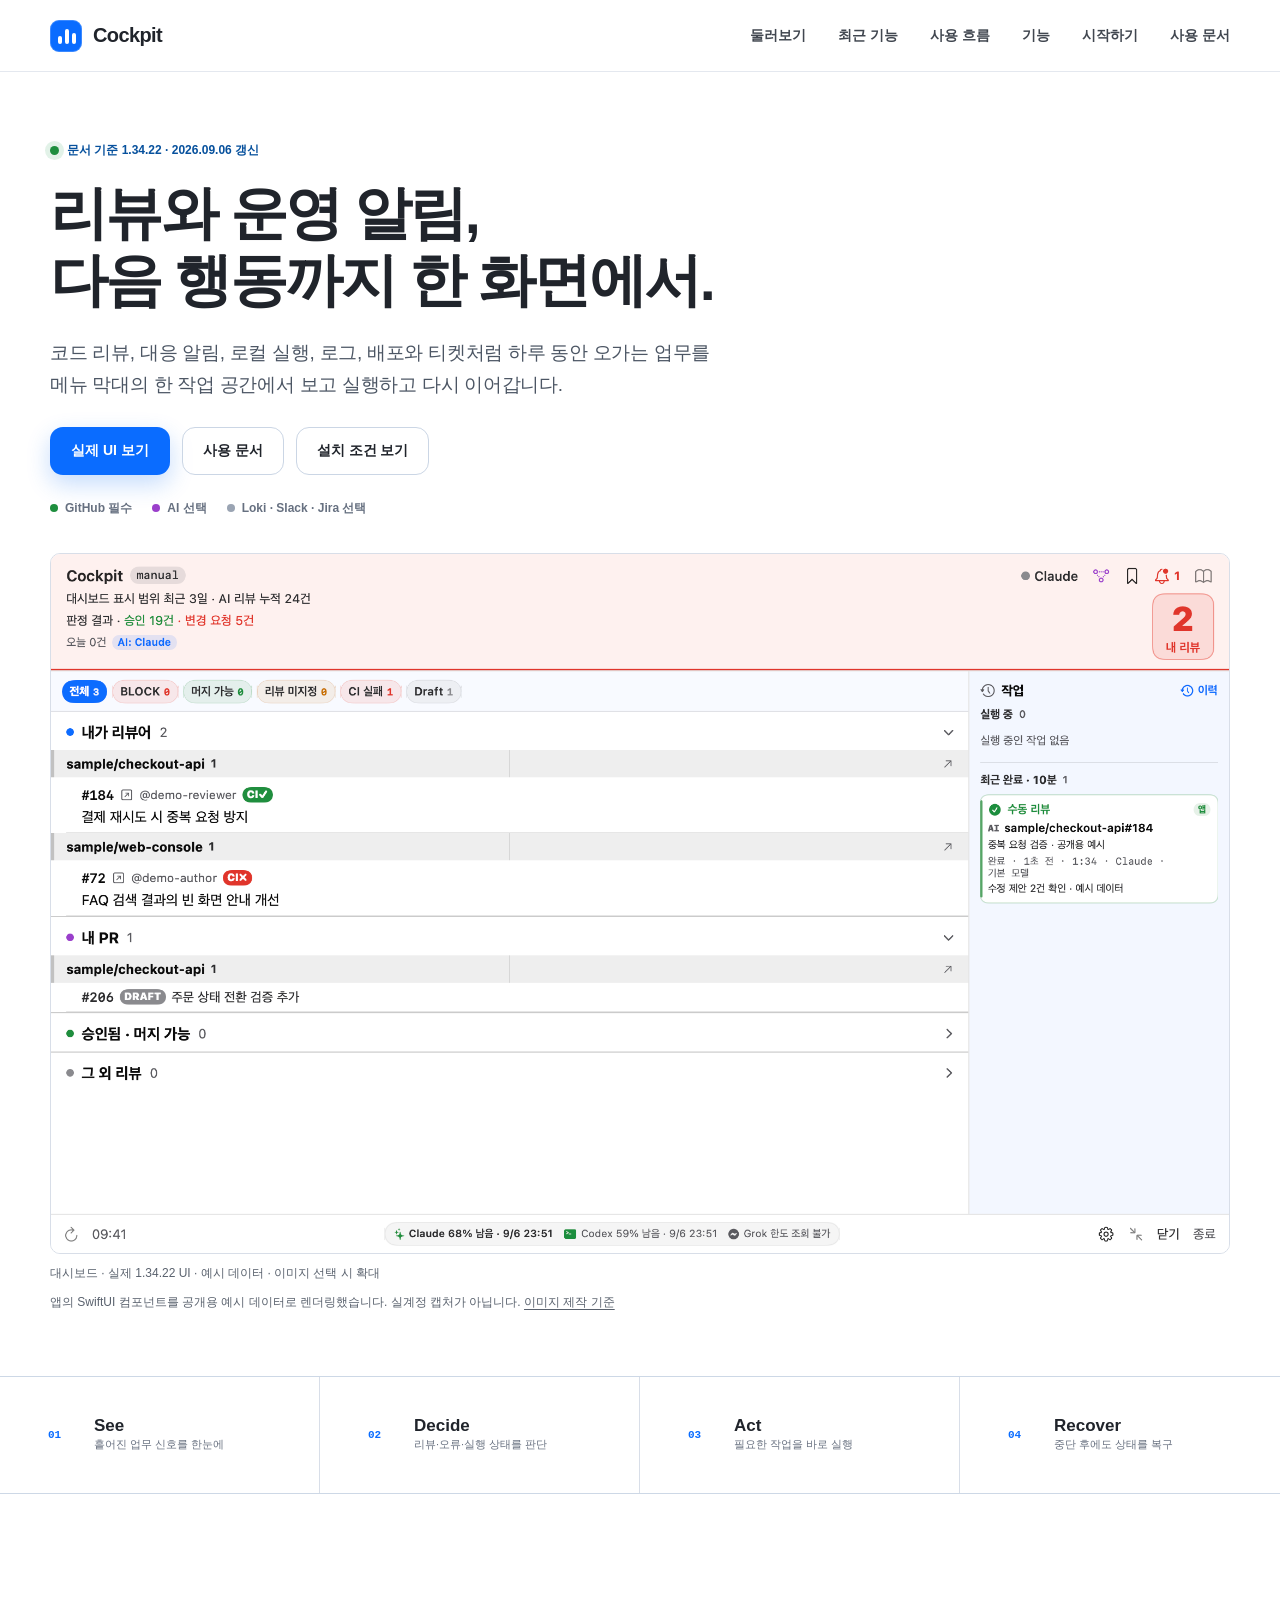
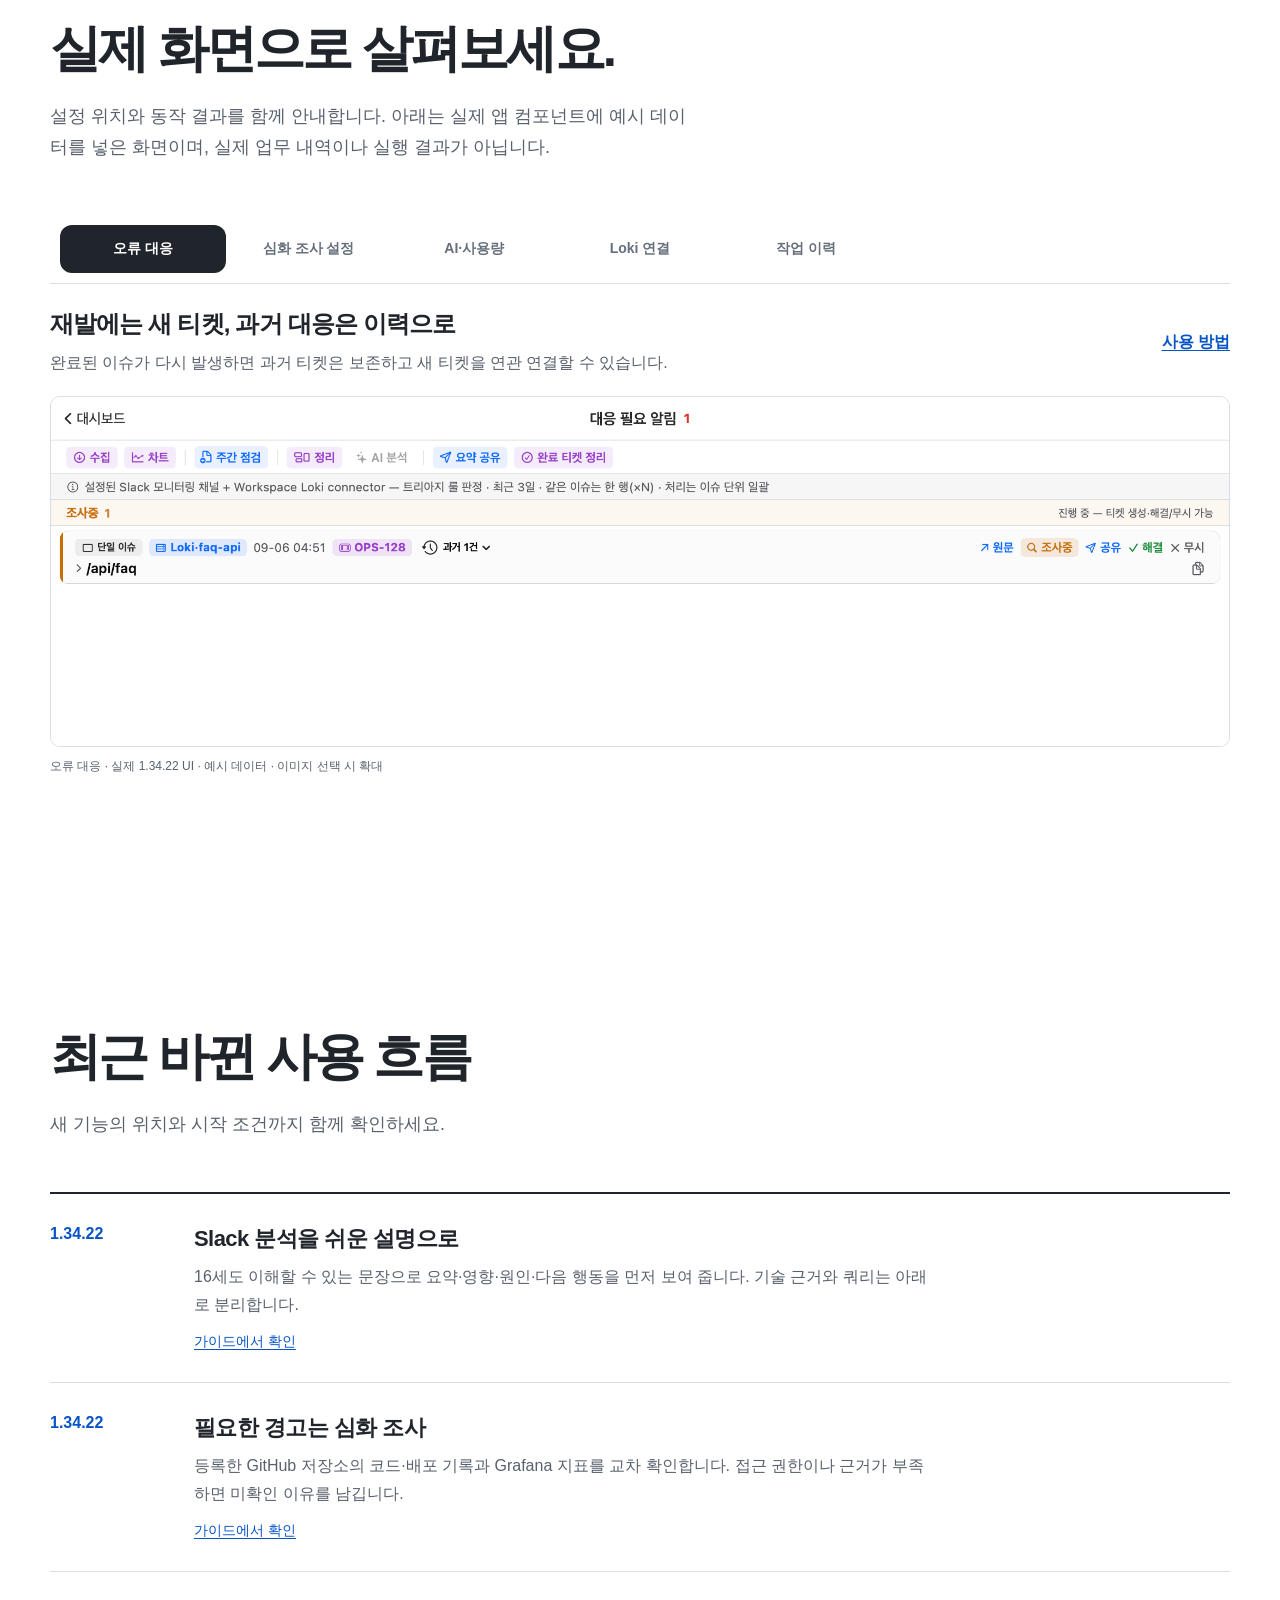
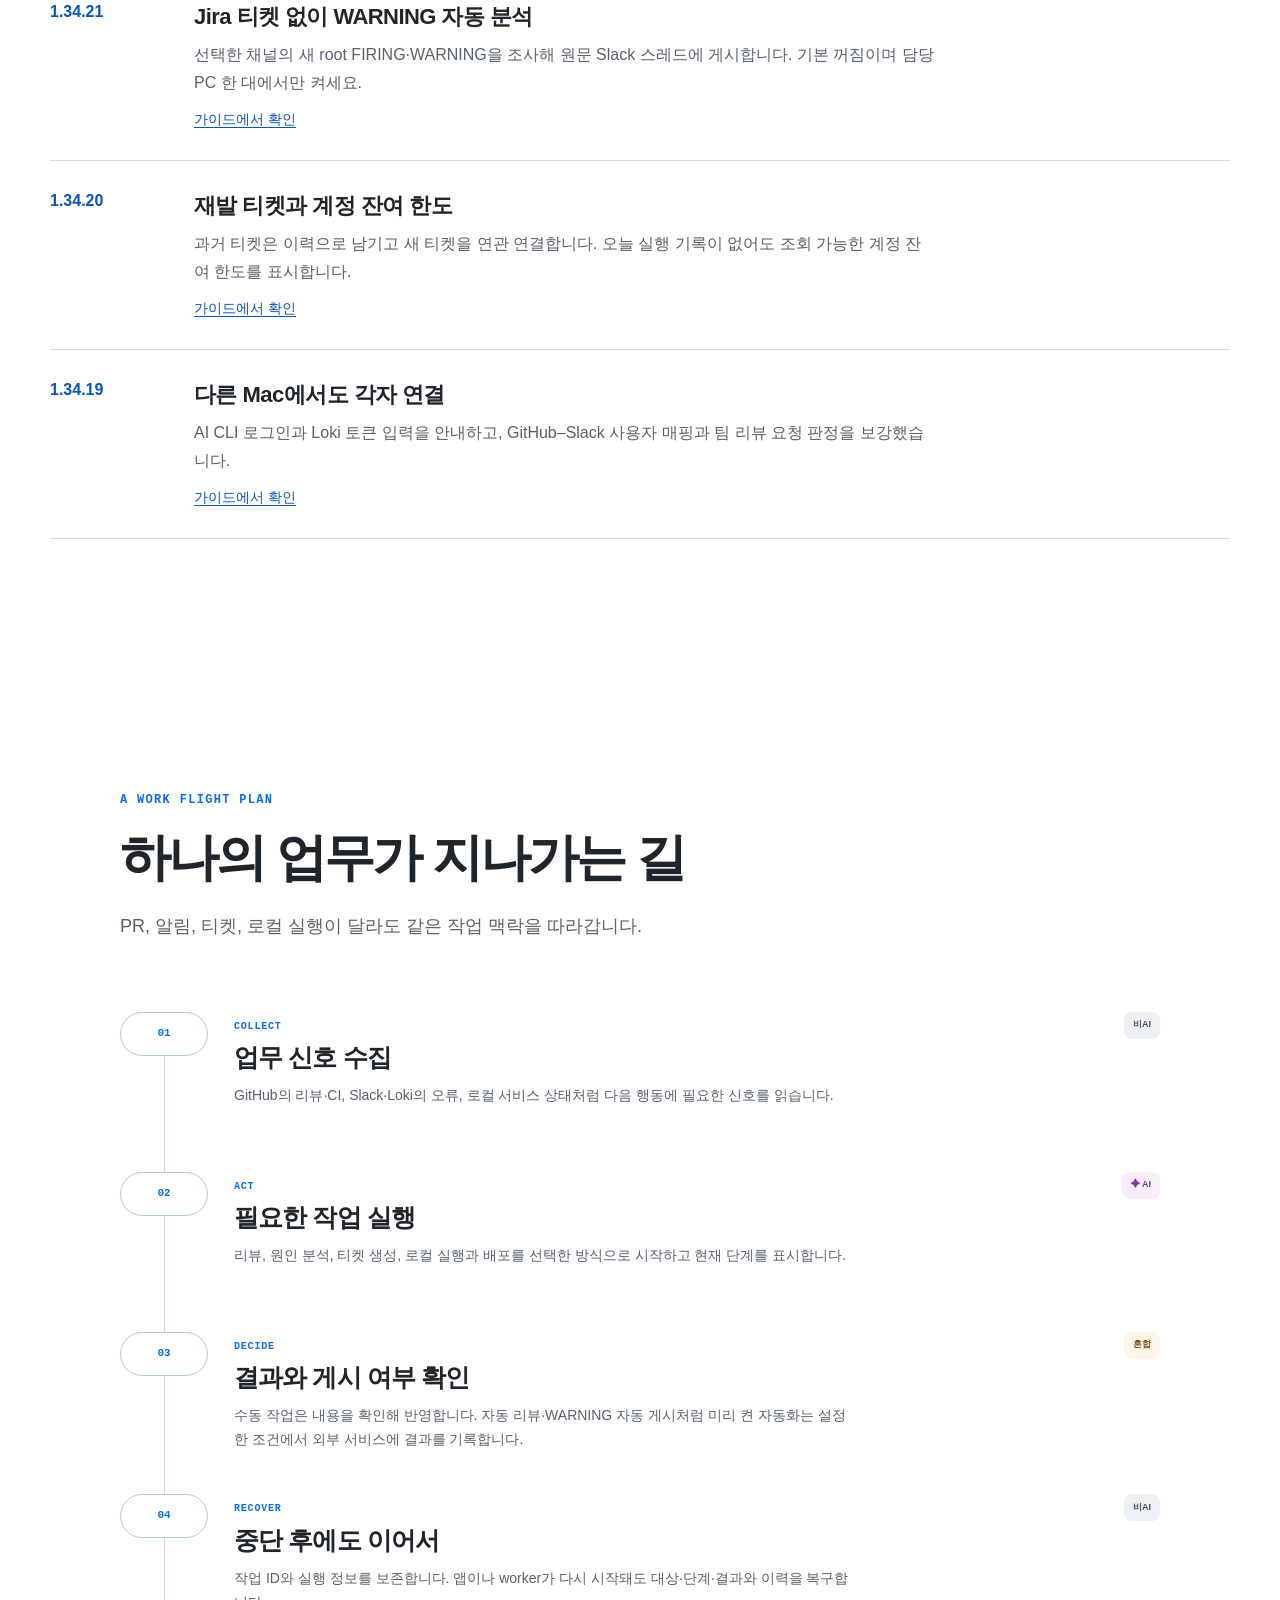
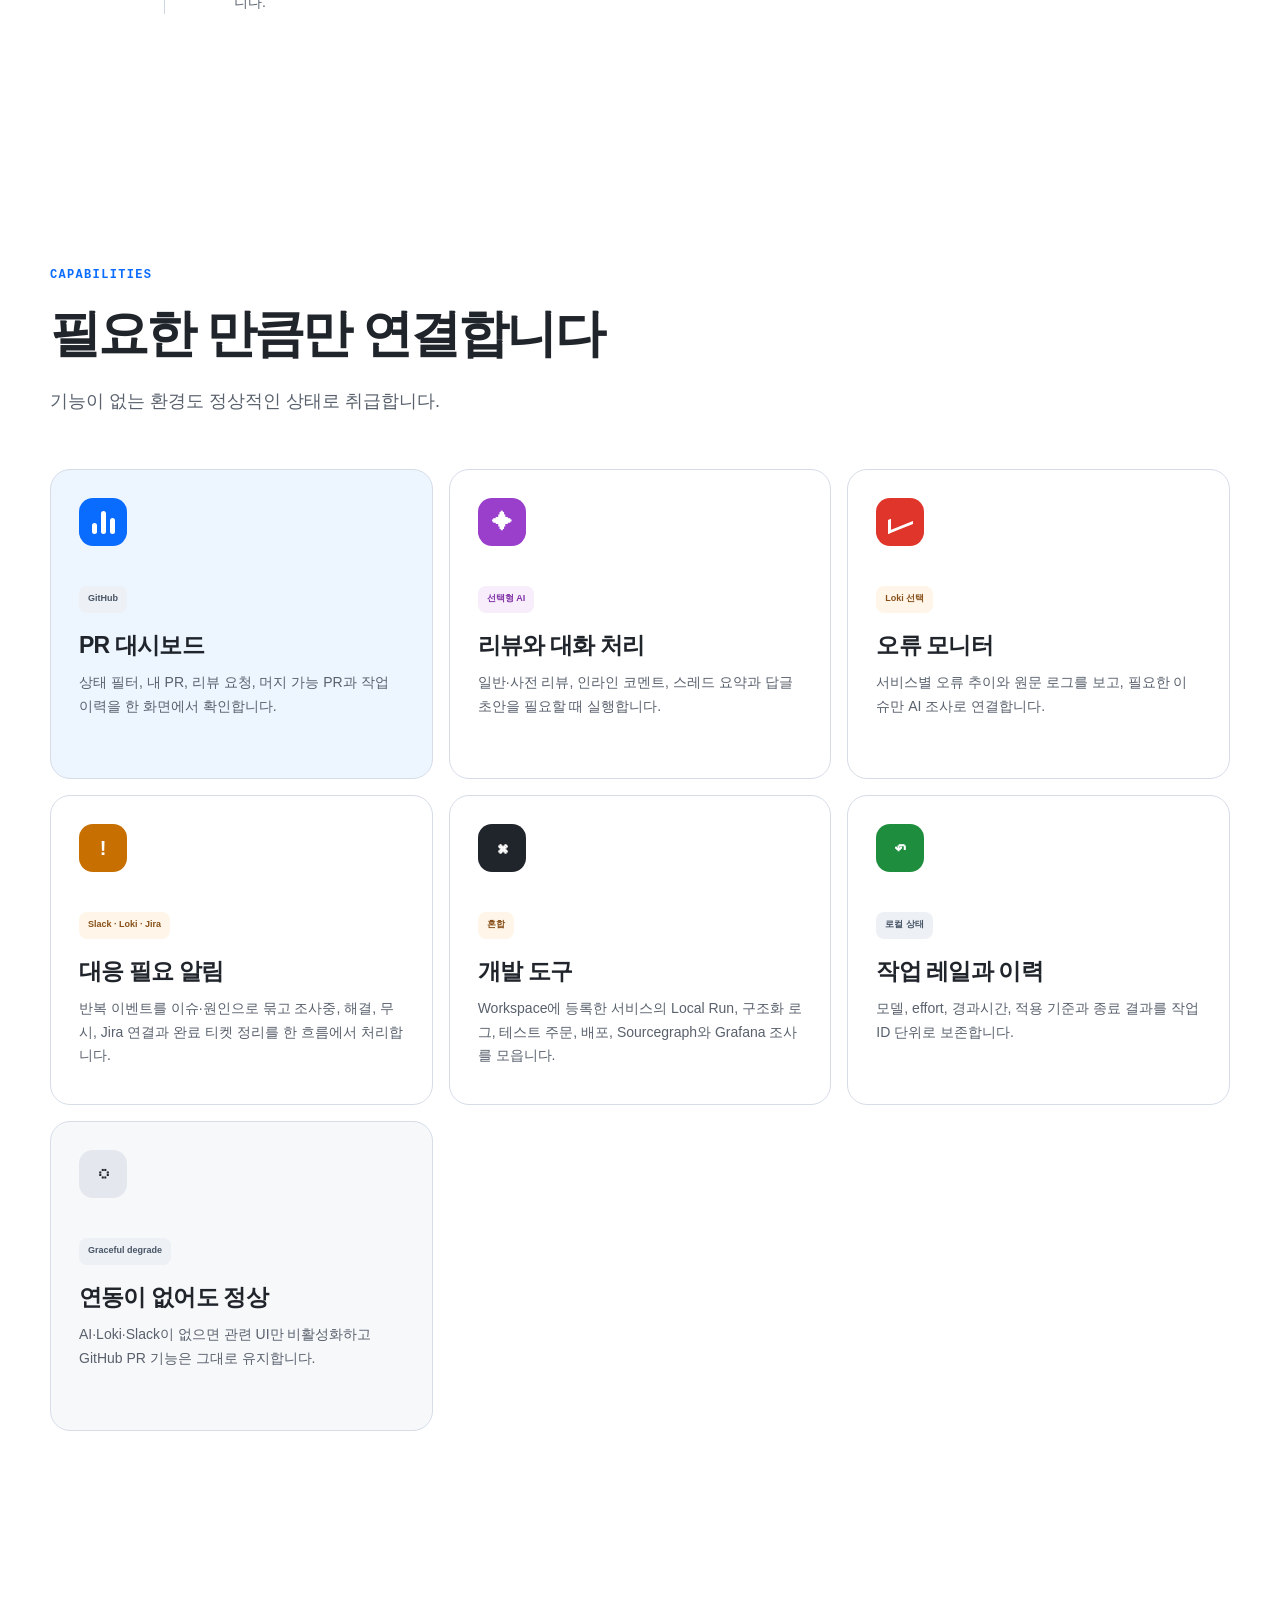
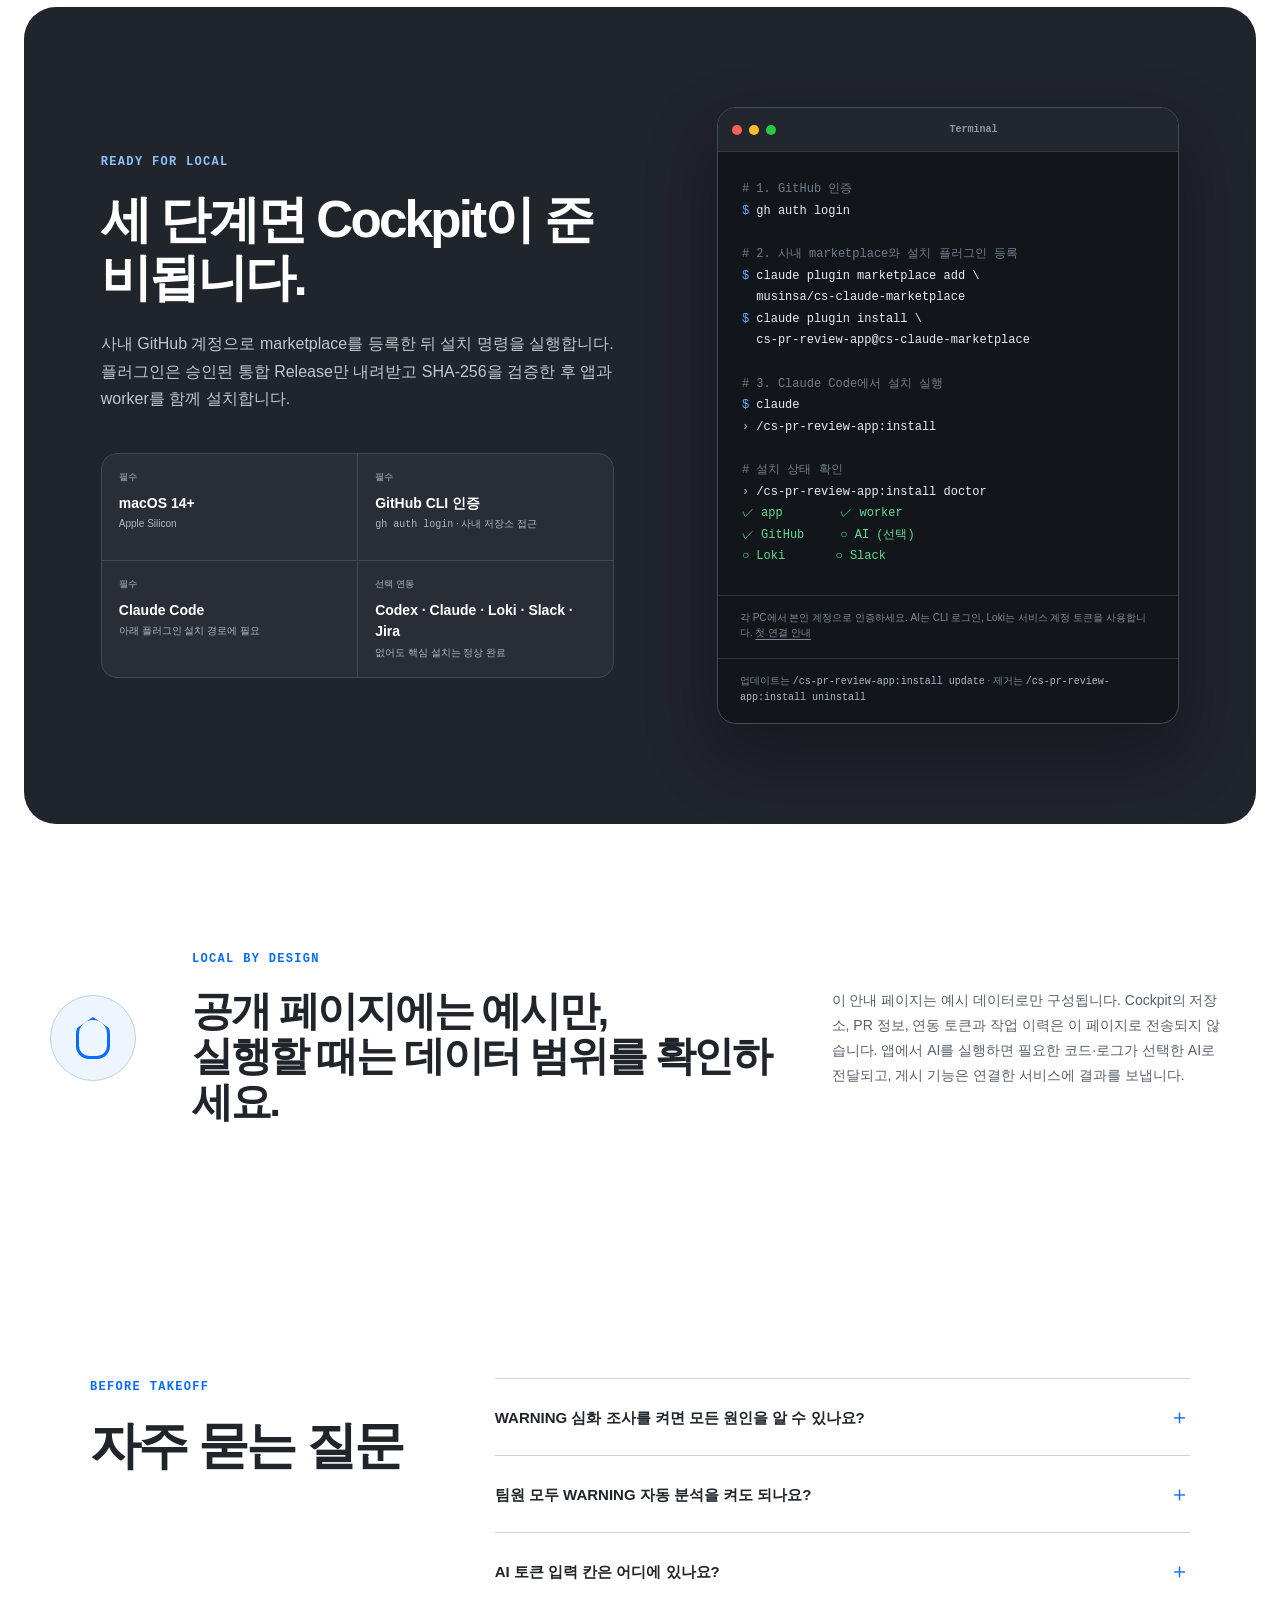
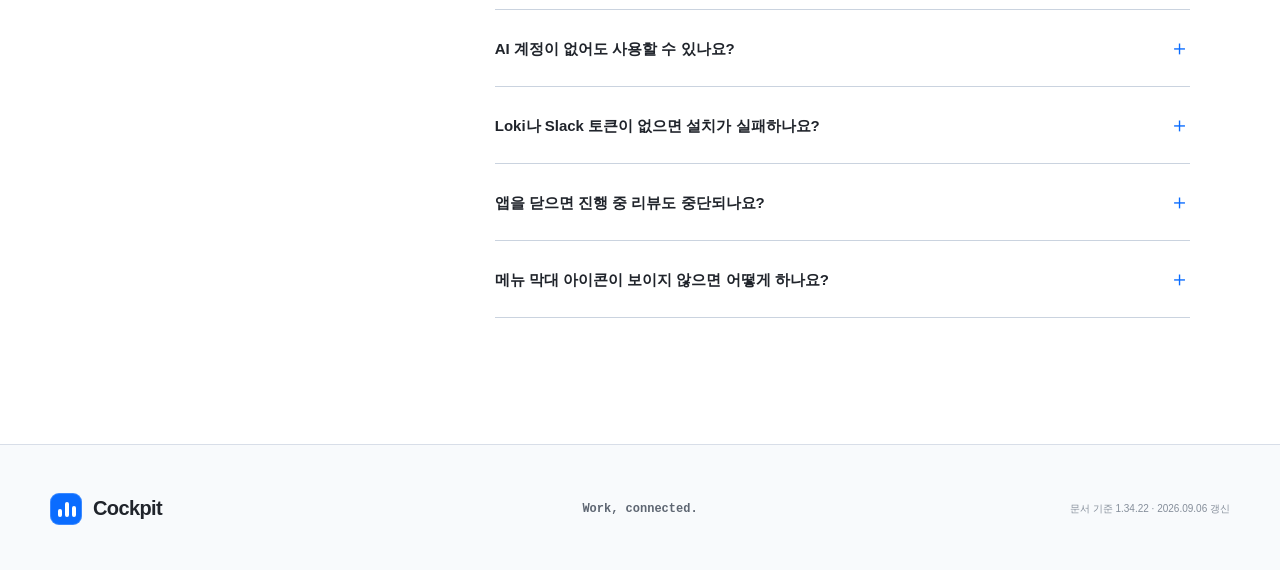
==== commit aed30e7a: "CSE-0 (docs/pages) 최신 기능과 실제 UI 예시로 공개 가이드 갱신 첫 설치 인증, WARNING 자동 분석과 심화 조사, 재발 티켓과 계정 잔여 한도 안내를 추가합" ====
--- a/site/index.html
+++ b/site/index.html
@@ -11,17 +11,17 @@
   <meta property="og:title" content="Cockpit — 내 회사 업무의 흐름이 한 화면에">
   <meta property="og:description" content="코드 리뷰부터 대응 알림, 로컬 개발, 로그, 배포와 티켓까지 이어지는 macOS 업무 공간.">
   <meta property="og:url" content="https://javarouka-musinsa.github.io/cockpit-pages/">
-  <meta property="og:image" content="https://javarouka-musinsa.github.io/cockpit-pages/assets/social-card.png?v=guide-1">
+  <meta property="og:image" content="https://javarouka-musinsa.github.io/cockpit-pages/assets/social-card.png?v=guide-13422">
   <meta property="og:image:width" content="1200">
   <meta property="og:image:height" content="630">
   <title>Cockpit — 내 회사 업무의 흐름이 한 화면에</title>
   <link rel="canonical" href="https://javarouka-musinsa.github.io/cockpit-pages/">
   <!-- Keep the bundle revision in sync when public assets change so Pages never mixes releases. -->
-  <link rel="icon" href="assets/cockpit-mark.svg?v=guide-1" type="image/svg+xml">
-  <link rel="stylesheet" href="assets/styles.css?v=guide-1">
-  <script src="assets/app.js?v=guide-1" defer></script>
+  <link rel="icon" href="assets/cockpit-mark.svg?v=guide-13422" type="image/svg+xml">
+  <link rel="stylesheet" href="assets/styles.css?v=guide-13422">
+  <script src="assets/app.js?v=guide-13422" defer></script>
 </head>
-<body>
+<body class="release-page">
   <a class="skip-link" href="#main">본문으로 건너뛰기</a>
 
   <header class="site-header" data-header>
@@ -48,14 +48,14 @@
   <main id="main">
     <section class="hero" aria-labelledby="hero-title">
       <div class="hero-copy">
-        <p class="eyebrow"><span class="live-dot"></span> Cockpit 1.32 · macOS</p>
-        <h1 id="hero-title">내 회사 업무의 흐름이<br><span>한 화면에.</span></h1>
+        <p class="eyebrow"><span class="live-dot"></span> 문서 기준 1.34.22 · 2026.09.06 갱신</p>
+        <h1 id="hero-title">리뷰와 운영 알림,<br>다음 행동까지 한 화면에서.</h1>
         <p class="hero-lead">
           코드 리뷰, 대응 알림, 로컬 실행, 로그, 배포와 티켓처럼 하루 동안 오가는 업무를
           메뉴 막대의 한 작업 공간에서 보고 실행하고 다시 이어갑니다.
         </p>
         <div class="hero-actions">
-          <a class="button button-primary" href="#overview">화면 둘러보기 <span aria-hidden="true">↓</span></a>
+          <a class="button button-primary" href="#overview">실제 UI 보기</a>
           <a class="button button-quiet" href="guide/">사용 문서</a>
           <a class="button button-quiet" href="#setup">설치 조건 보기</a>
         </div>
@@ -66,98 +66,10 @@
         </ul>
       </div>
 
-      <div class="hero-product" aria-label="Cockpit 대시보드 예시">
-        <div class="app-window">
-          <div class="ai-run-banner">
-            <strong><span aria-hidden="true">⚡</span> 자동 AI 실행 중 — 토큰이 자동으로 소모될 수 있습니다</strong>
-            <span>PR 자동 리뷰&nbsp; ›</span>
-          </div>
-          <div class="window-summary">
-            <div class="summary-copy">
-              <div class="summary-title">
-                <strong>Cockpit</strong>
-                <span class="mode-pill">auto-mine</span>
-              </div>
-              <p>대시보드 표시 범위 최근 5일 · AI 리뷰 누적 525건</p>
-              <p>판정 결과 · <b class="success-text">승인 342건</b> · <b class="danger-text">보완 필요 183건</b></p>
-              <div class="today-line">
-                <span>오늘 2건 · $0.42 환산</span>
-                <strong>AI: Codex</strong>
-              </div>
-            </div>
-            <div class="summary-actions" aria-hidden="true">
-              <div class="action-icons">
-                <span class="ai-status"><i></i>Codex</span>
-                <span>〉_</span>
-                <span>▣⌕</span>
-                <span>⌁</span>
-                <span class="danger-text">♧ 12</span>
-                <span class="accent-text">▱ 6</span>
-              </div>
-              <div class="review-count"><strong>2</strong><span>내 리뷰</span></div>
-            </div>
-          </div>
-          <div class="filter-row">
-            <span class="filter active">전체 <b>8</b></span>
-            <span class="filter danger">BLOCK <b>1</b></span>
-            <span class="filter success">머지 가능 <b>3</b></span>
-            <span class="filter warning-filter">리뷰 미지정 <b>0</b></span>
-            <span class="filter danger">CI 실패 <b>1</b></span>
-            <span class="filter">Draft <b>1</b></span>
-          </div>
-          <div class="window-body">
-            <div class="pr-list">
-              <div class="section-label"><span class="dot blue"></span>내가 리뷰어 <b>2</b><span>⌄</span></div>
-              <article class="repo-card">
-                <header><strong>acme/checkout-api <small>1</small></strong><span>↗</span></header>
-                <div class="pr-row">
-                  <div class="pr-meta"><b>#184</b><span>↗</span><span>@reviewer</span><em class="chip warning">재리뷰</em><em class="chip ok">CI✓</em></div>
-                  <p>환불 정책 검증 경로 보강</p>
-                </div>
-              </article>
-              <article class="repo-card">
-                <header><strong>studio/web-console <small>1</small></strong><span>↗</span></header>
-                <div class="pr-row">
-                  <div class="pr-meta"><b>#72</b><span>↗</span><span>@frontend</span><em class="chip block">BLOCK</em><em class="chip bad">CI×</em></div>
-                  <p>고객 문의 첨부 화면 개선</p>
-                </div>
-              </article>
-              <div class="section-label accent-section"><span class="dot violet"></span>지식 제안 대기 <b>2</b><span>›</span></div>
-              <div class="section-label accent-section"><span class="dot violet"></span>내 PR · 모든 저장소 <b>1</b><span>⌄</span></div>
-              <article class="repo-card compact-card">
-                <header><strong>acme/orders-api <small>1</small></strong><span>↗</span></header>
-                <div class="pr-row">
-                  <div class="pr-meta"><b>#206</b><span>↗</span><span>@me</span><em class="chip draft">DRAFT</em><em class="chip ok">CI✓</em></div>
-                  <p>주문 상태 전환 검증 추가</p>
-                </div>
-              </article>
-              <div class="section-label muted"><span class="dot green"></span>승인됨 · 머지 가능 <b>3</b><span>›</span></div>
-              <div class="section-label muted"><span class="dot gray"></span>그 외 리뷰 <b>3</b><span>›</span></div>
-            </div>
-            <aside class="job-rail">
-              <header><span class="spinner"></span><strong>작업</strong><span class="rail-count">실행 2</span><button type="button">◷ 이력</button></header>
-              <p class="rail-label">실행 중 <b>2</b></p>
-              <article class="job-card job-running" data-demo-job>
-                <div><span class="spinner"></span><strong>수동 리뷰</strong><span class="job-stop">×</span><em>봇</em></div>
-                <b>#184 <small>checkout-api</small></b>
-                <p><span data-job-time>0:42</span> · Codex · sol · medium</p>
-                <p>고위험 · 추가 기준 3개</p>
-              </article>
-              <article class="job-card">
-                <div><span class="spinner slow"></span><strong>Jira 티켓 생성</strong><span class="job-stop">×</span><em>앱</em></div>
-                <b>환불 검증 경로 리팩토링</b>
-                <p>0:18 · Codex · 기본 모델</p>
-                <p>#184 · 스프린트 42 · 라벨 2개</p>
-              </article>
-            </aside>
-          </div>
-          <div class="window-footer">
-            <span>↻ &nbsp;9:41</span>
-            <div><span>⌂</span><span>⚙</span><span>닫기</span></div>
-          </div>
-        </div>
-        <p class="mock-caption">예시 데이터로 재현한 Cockpit 화면입니다.</p>
-      </div>
+      <div class="hero-product native-hero">
+<figure class="native-figure"><a href="assets/screens/dashboard.png" target="_blank" rel="noopener" aria-label="대시보드 원본 이미지, 새 탭에서 열기"><img src="assets/screens/dashboard.png" width="2160" height="1280" alt="실제 Cockpit 대시보드. 가상 저장소의 내 리뷰 요청과 본인 Draft PR, AI 잔여 한도를 표시합니다." fetchpriority="high"></a><figcaption>대시보드 · 실제 1.34.22 UI · 예시 데이터 · 이미지 선택 시 확대</figcaption></figure>
+<p class="capture-method">앱의 SwiftUI 컴포넌트를 공개용 예시 데이터로 렌더링했습니다. 실계정 캡처가 아닙니다. <a href="guide/#images">이미지 제작 기준</a></p>
+</div>
     </section>
 
     <section class="flight-strip" aria-label="Cockpit 핵심 흐름">
@@ -167,215 +79,21 @@
       <div><span>04</span><strong>Recover</strong><small>중단 후에도 상태를 복구</small></div>
     </section>
 
-    <section class="section intro-section" id="overview" aria-labelledby="overview-title">
-      <div class="section-heading">
-        <p class="eyebrow">화면을 옮겨 다니지 않는 흐름</p>
-        <h2 id="overview-title">정보를 더 보여주는 대신,<br>다음 행동을 더 분명하게.</h2>
-        <p>
-          Cockpit은 PR, 대응 알림, 로컬 서비스와 진행 중인 작업을 한 흐름에
-          연결합니다. 아래 탭으로 실제 앱에 가까운 주요 화면을 살펴보세요.
-        </p>
-      </div>
-
-      <div class="product-tour" data-tour>
-        <div class="tour-tabs" role="tablist" aria-label="Cockpit 화면">
-          <button role="tab" aria-selected="true" aria-controls="tour-dashboard" id="tab-dashboard" data-tab="dashboard">대시보드</button>
-          <button role="tab" aria-selected="false" aria-controls="tour-work" id="tab-work" data-tab="work" tabindex="-1">작업·이력</button>
-          <button role="tab" aria-selected="false" aria-controls="tour-alerts" id="tab-alerts" data-tab="alerts" tabindex="-1">대응 알림</button>
-          <button role="tab" aria-selected="false" aria-controls="tour-review" id="tab-review" data-tab="review" tabindex="-1">PR 리뷰</button>
-          <button role="tab" aria-selected="false" aria-controls="tour-monitor" id="tab-monitor" data-tab="monitor" tabindex="-1">에러 모니터</button>
-          <button role="tab" aria-selected="false" aria-controls="tour-tools" id="tab-tools" data-tab="tools" tabindex="-1">개발 도구</button>
-          <button role="tab" aria-selected="false" aria-controls="tour-settings" id="tab-settings" data-tab="settings" tabindex="-1">설정</button>
-        </div>
-
-        <div class="tour-stage">
-          <article class="tour-panel active" id="tour-dashboard" role="tabpanel" aria-labelledby="tab-dashboard" data-panel="dashboard">
-            <div class="tour-copy">
-              <span class="tour-kicker">실제 구조에 가깝게</span>
-              <h3>PR 목록 옆에 지금 실행 중인 작업</h3>
-              <p>필터와 섹션, 저장소별 PR 행, 우측 작업 레일을 큰 창과 메뉴 막대 패널에서 같은 상태로 봅니다.</p>
-              <ul><li>팀 범위 밖이어도 내가 만든 모든 open·Draft PR 표시</li><li>Feature Flag·인프라 설정 저장소는 최상단 고정</li><li>리뷰·CI·충돌·재리뷰 신호를 같은 행에 표시</li></ul>
-            </div>
-            <div class="screen app-snapshot dashboard-snapshot" aria-hidden="true">
-              <div class="snapshot-banner">⚡ 자동 AI 실행 중 — 토큰이 소모될 수 있습니다 <span>PR 자동 리뷰 ›</span></div>
-              <div class="snapshot-summary"><div><b>Cockpit</b><small>최근 5일 · AI 리뷰 525건</small><small>승인 <i>342</i> · 보완 필요 <em>183</em></small></div><strong>2<small>내 리뷰</small></strong></div>
-              <div class="snapshot-filters"><b>전체 12</b><span>BLOCK 0</span><span>머지 가능 6</span><span>리뷰 미지정 0</span><span>CI 실패 2</span><span>Draft 0</span></div>
-              <div class="snapshot-columns">
-                <div class="snapshot-prs">
-                  <h4>내가 리뷰어 <small>2</small><span>⌄</span></h4>
-                  <div class="snapshot-repo"><b>sample/config-control <small>1</small></b><span>↗</span></div>
-                  <div class="snapshot-pr"><b>#418</b><span>@reviewer</span><i>재리뷰</i><em>CI✓</em><p>런타임 설정 검증 경로 보강</p></div>
-                  <h4 class="violet-title">내 PR · 모든 저장소 <small>1</small><span>⌄</span></h4>
-                  <div class="snapshot-repo"><b>sample/order-api <small>1</small></b><span>↗</span></div>
-                  <div class="snapshot-pr"><b>#206</b><span>@me</span><i class="draft-chip">DRAFT</i><em>CI✓</em><p>주문 상태 전환 검증 추가</p></div>
-                  <h4 class="green-title">승인됨 · 머지 가능 <small>6</small><span>›</span></h4>
-                </div>
-                <aside class="snapshot-jobs">
-                  <header><b>◌ 작업 <i>실행 2</i></b><span>◷ 이력</span></header>
-                  <small>실행 중 2</small>
-                  <div class="snapshot-job"><b>◌ 수동 리뷰 <i>봇</i></b><strong>#418 <small>config-control</small></strong><span>3:22 · Codex · terra · medium</span><span>추가 기준 3개 · 누적 지식 5 KB</span></div>
-                  <div class="snapshot-job blue-job"><b>◌ Jira 티켓 생성 <i>앱</i></b><strong>런타임 설정 리팩토링</strong><span>0:18 · Codex · 기본 모델</span><span>#418 · 스프린트 42 · 라벨 2개</span></div>
-                </aside>
-              </div>
-              <div class="snapshot-dock"><span>↻ 14:00</span><span>⌂　⚙　닫기　종료</span></div>
-            </div>
-          </article>
-
-          <article class="tour-panel" id="tour-work" role="tabpanel" aria-labelledby="tab-work" data-panel="work" hidden>
-            <div class="tour-copy">
-              <span class="tour-kicker">모든 백그라운드 작업</span>
-              <h3>무엇을, 어떤 설정으로, 어떻게 끝냈는지</h3>
-              <p>리뷰뿐 아니라 Jira, Slack, Loki, AI 분석, 지식 관리, GitHub 작업을 같은 카드와 이력 형식으로 추적합니다.</p>
-              <ul><li>대상·단계·경과시간·실행 방식·AI 모델 표시</li><li>처리 수치와 완료 결과를 최근 완료순으로 보존</li><li>앱 재시작으로 중단된 작업도 맥락과 함께 복구</li></ul>
-            </div>
-            <div class="screen history-snapshot" aria-hidden="true">
-              <div class="snapshot-banner">⚡ 자동 AI 실행 중 — 토큰이 소모될 수 있습니다 <span>PR 자동 리뷰 ›</span></div>
-              <div class="snapshot-nav"><span>‹ 대시보드</span><b>작업 이력</b><i></i></div>
-              <div class="history-heading"><b>최근 100건</b><span>완료 시각 최신순 · 실행 당시 AI tier와 종료 원인</span><em>▣ 봇 로그　↻</em></div>
-              <div class="history-list">
-                <div class="history-row"><i>✓</i><div><b>수동 리뷰 <em>성공</em> <a>config-control #418</a></b><span>2시간 전　·　20:58　·　Codex　·　sol　·　medium　·　고위험</span><small>추가 프롬프트 192자</small><small class="violet-fact">누적 지식 7 KB</small></div></div>
-                <div class="history-row"><i>✓</i><div><b>Jira 티켓 생성 <em>성공</em> <a>CSE-2048</a></b><span>2시간 전　·　6:24　·　Codex　·　terra　·　medium</span><small>스프린트 42</small><small>라벨 2개</small></div></div>
-                <div class="history-row"><i>✓</i><div><b>AI 알림 분석 <em>성공</em> <a>대응 필요 8이슈</a></b><span>3시간 전　·　5:15　·　Codex　·　terra　·　medium</span><small>클러스터 3개</small><small>생략 0개</small></div></div>
-                <div class="history-row"><i>✓</i><div><b>Local Run <em>종료</em> <a>order-api</a></b><span>오늘　·　2:49　·　비AI　·　사용자 중단</span><small>JDK 25</small><small>DEV</small></div></div>
-              </div>
-            </div>
-          </article>
-
-          <article class="tour-panel" id="tour-alerts" role="tabpanel" aria-labelledby="tab-alerts" data-panel="alerts" hidden>
-            <div class="tour-copy">
-              <span class="tour-kicker">대응 필요 알림</span>
-              <h3>반복 이벤트를 이슈와 원인 단위로</h3>
-              <p>Slack·Loki 이벤트를 시그니처로 묶고 조사중, 해결, 무시, Jira 티켓 연결과 AI 원인 분석을 한 화면에서 처리합니다.</p>
-              <ul><li>같은 오류 N건을 한 이슈로 묶고 원인 클러스터 구성</li><li>처리 후 새 이벤트는 재발로 감지, 동일 시그니처는 3일간 숨김</li><li>현재 표시 이슈에 연결된 Done 티켓만 조회해 정리</li></ul>
-            </div>
-            <div class="screen alerts-snapshot" aria-hidden="true">
-              <div class="snapshot-nav"><span>‹ 대시보드</span><b>대응 필요</b><i>최근 3일</i></div>
-              <div class="alert-toolbar"><b>이슈 8개 · 이벤트 33건</b><span>✦ AI 분석</span><span>묶기</span><span>요약 공유</span><span>✓ 완료 티켓 정리</span></div>
-              <div class="alert-columns">
-                <div class="alert-list">
-                  <h4>조사중 <small>2</small></h4>
-                  <div class="alert-cluster"><header><i></i><b>주문 API 지연 전파</b><span>3이슈 · 14건</span><em>AI</em></header><p>checkout-api timeout이 customer-bff까지 전파</p><footer><span>조사중</span><span>CSE-2048</span><span>Done 이후 재발</span></footer></div>
-                  <h4>미착수 <small>6</small></h4>
-                  <div class="alert-issue"><header><i></i><b>결제 승인 응답 지연</b><span>×7</span></header><p>payment-api · /payments/approve · 8분 전</p><footer><span>조사중</span><span>해결</span><span>무시</span><span>티켓</span></footer></div>
-                  <div class="alert-issue"><header><i></i><b>배송 조회 5xx 증가</b><span>×3</span></header><p>logistics-api · /deliveries · 21분 전</p></div>
-                </div>
-                <aside class="alert-analysis"><b>✦ AI 분석</b><span>14:02 · 이슈 8개</span><p><strong>우선순위</strong><br>주문 지연 클러스터부터 하류 영향 확인</p><p><strong>소스 구분</strong><br>Loki 5 · Slack 3</p><small>원인 묶음 제안 3개</small></aside>
-              </div>
-            </div>
-          </article>
-
-          <article class="tour-panel" id="tour-review" role="tabpanel" aria-labelledby="tab-review" data-panel="review" hidden>
-            <div class="tour-copy">
-              <span class="tour-kicker ai-kicker">✦ 선택형 AI</span>
-              <h3>결과는 풍부하게, GitHub 반영은 명시적으로</h3>
-              <p>모델·effort·레포 기준·누적 지식과 인라인 코멘트를 확인합니다. 자동 리뷰의 보완 판정은 승인만 보류하고 일반 코멘트로 남깁니다.</p>
-              <ul><li>일반 리뷰, Draft·본인 PR 사전 리뷰</li><li>새 커밋 뒤 다시 지정되면 최신 head SHA 재리뷰</li><li>스레드 답글·resolve와 일반 코멘트 minimize 지원</li></ul>
-            </div>
-            <div class="screen screen-review detailed-review" aria-hidden="true">
-              <div class="review-head"><span>‹ 대시보드</span><b>#418 · PR 리뷰</b><i>✦ Codex</i></div>
-              <div class="review-context"><b>sample/config-control</b><span>head a18f2c7</span><span>sol · medium</span><span>고위험</span></div>
-              <div class="review-body">
-                <small>판정</small><strong>보완 필요</strong>
-                <p>설정 병합 과정에서 빈 배열이 기존 값을 덮는 경계 조건을 확인해야 합니다.</p>
-                <div class="review-findings"><b>발견 2건</b><span><i>1</i> fallback 병합 순서가 환경별로 달라질 수 있음</span><span><i>2</i> 빈 설정 회귀 테스트가 없음</span></div>
-                <div class="context-row"><span>추가 기준 3개</span><span>누적 지식 7 KB</span><span>인라인 코멘트 2개</span></div>
-                <div class="review-actions"><button>작업 프롬프트</button><button>일반 코멘트 게시</button></div>
-              </div>
-            </div>
-          </article>
-
-          <article class="tour-panel" id="tour-monitor" role="tabpanel" aria-labelledby="tab-monitor" data-panel="monitor" hidden>
-            <div class="tour-copy">
-              <span class="tour-kicker">Loki 선택 연동</span>
-              <h3>오류의 양과 시스템을 함께</h3>
-              <p>시간대별 오류 흐름을 보고 서비스를 필터링합니다. 원문 로그와 읽기 전용 Grafana 조사 화면으로 맥락이 이어집니다.</p>
-              <ul><li>환경·기간·전체 또는 개별 서비스 필터</li><li>차트 hover 시 시스템별 건수 표시</li><li>로그 열기는 비AI, 원인 조사는 필요할 때만 AI</li></ul>
-            </div>
-            <div class="screen screen-monitor" aria-hidden="true">
-              <div class="snapshot-nav"><span>‹ 대시보드</span><b>오류 모니터</b><i>↻</i></div>
-              <div class="chart-toolbar"><span class="selected">prd</span><span>6시간</span><b>전체 서비스⌄</b></div>
-              <div class="chart">
-                <i class="grid-line l1"></i><i class="grid-line l2"></i><i class="grid-line l3"></i>
-                <svg viewBox="0 0 600 210" role="img" aria-label="예시 오류 추이 차트"><polyline points="0,180 70,168 130,85 190,160 255,150 330,42 395,170 470,128 540,151 600,105" fill="none" stroke="#0b6cf4" stroke-width="5"/><polyline points="0,180 70,155 130,118 190,165 255,170 330,110 395,172 470,152 540,160 600,158" fill="none" stroke="#e4443a" stroke-width="4"/><polyline points="0,180 70,180 130,160 190,132 255,170 330,150 395,169 470,143 540,150 600,167" fill="none" stroke="#a844d3" stroke-width="4"/></svg>
-              </div>
-              <div class="chart-legend"><span><i class="blue-bg"></i>order-api</span><span><i class="red-bg"></i>customer-bff</span><span><i class="violet-bg"></i>web-console</span></div>
-            </div>
-          </article>
-
-          <article class="tour-panel" id="tour-tools" role="tabpanel" aria-labelledby="tab-tools" data-panel="tools" hidden>
-            <div class="tour-copy">
-              <span class="tour-kicker">12 services · one launcher</span>
-              <h3>로컬 실행부터 배포와 코드 검색까지</h3>
-              <p>CS 8개와 29CM 4개 서비스를 실행 전 검증과 함께 띄우고, 로그·테스트 주문·배포·Sourcegraph를 같은 허브에서 사용합니다.</p>
-              <ul><li>JDK·AWS SSO·OneConf·Redis·Kafka 등 사전 검증</li><li>비AI, AI, 혼합 작업을 명확히 표기</li><li>실행 목록과 로그 tail은 앱을 닫아도 유지</li></ul>
-            </div>
-            <div class="screen screen-tools detailed-tools" aria-hidden="true">
-              <div class="tool-sidebar"><b>개발 도구</b><span class="selected">Local Run</span><span>Logs</span><span>Test Order&nbsp; <i>AI</i></span><span>Deploy&nbsp; <i>혼합</i></span><span>Code Search</span><span>Alert 조사&nbsp; <i>AI</i></span></div>
-              <div class="tool-main"><small>LOCAL RUN · 12 SERVICES</small><h4>실행할 서비스를 선택하세요</h4><div class="service-list"><span><i></i>core-api<em>JDK 25</em></span><span><i></i>backoffice-bff<em>JDK 25</em></span><span><i></i>voice-gateway<em>JDK 17</em></span><span><i></i>order-api<em>JDK 25</em></span><span><i></i>claim-service<em>JDK 25</em></span><span><i></i>payment-service<em>JDK 25</em></span></div><div class="run-card"><i></i><div><b>order-api</b><small>running · DEV · 2m 18s</small></div><button>로그</button><button>중단</button></div></div>
-            </div>
-          </article>
-
-          <article class="tour-panel" id="tour-settings" role="tabpanel" aria-labelledby="tab-settings" data-panel="settings" hidden>
-            <div class="tour-copy">
-              <span class="tour-kicker">선택 연동</span>
-              <h3>없는 기능은 실패하지 않고 쉬어갑니다</h3>
-              <p>GitHub만으로 대시보드를 시작하고 AI, Loki, Slack, Jira와 Sourcegraph는 필요한 순서대로 켤 수 있습니다.</p>
-              <ul><li>실제 성공 시각과 마지막 오류로 상태 진단</li><li>Codex·Claude 플랫폼과 모델 정책 선택</li><li>앱과 worker를 같은 Release로 원자 업데이트</li></ul>
-            </div>
-            <div class="screen screen-settings" aria-hidden="true">
-              <div class="snapshot-nav"><span>‹ 대시보드</span><b>설정</b><i>Cockpit 1.32.0</i></div>
-              <div class="settings-title"><b>연동 진단</b><span>↻ 다시 확인</span></div>
-              <div class="setting-row"><i class="ok-dot"></i><b>GitHub</b><span>API 인증 성공 · 방금</span><em>정상</em></div>
-              <div class="setting-row"><i class="ok-dot"></i><b>AI · Codex</b><span>ChatGPT 로그인 · auto-mine</span><em>정상</em></div>
-              <div class="setting-row"><i class="ok-dot"></i><b>Loki</b><span>오류 수집 가능 · 2분 전</span><em>정상</em></div>
-              <div class="setting-row"><i class="off-dot"></i><b>Slack</b><span>필요할 때 연결</span><em class="off">선택</em></div>
-              <div class="setting-row"><i class="off-dot"></i><b>Jira</b><span>REST 또는 AI 위임</span><em class="off">선택</em></div>
-            </div>
-          </article>
-        </div>
-      </div>
-    </section>
-
-    <section class="section updates-section" id="recent" aria-labelledby="recent-title">
-      <div class="section-heading compact">
-        <p class="eyebrow">What changed recently</p>
-        <h2 id="recent-title">PR 도구에서<br>업무 흐름의 Cockpit으로.</h2>
-        <p>최근 릴리스는 더 많은 버튼보다, 앱 밖에서 끊기던 업무 맥락을 안으로 가져오는 데 집중했습니다.</p>
-      </div>
-      <div class="update-grid">
-        <article class="update-card update-wide">
-          <span>1.30.2 · DASHBOARD</span>
-          <h3>내가 만든 PR은 저장소 경계 밖에서도</h3>
-          <p>팀 등록 여부와 관계없이 현재 GitHub 사용자가 만든 모든 open·Draft PR을 “내 PR”에 표시합니다. 설정과 인프라를 함께 다루는 저장소는 최상단에서 먼저 봅니다.</p>
-          <div class="update-proof"><b>ALL REPOS</b><i>OPEN</i><i>DRAFT</i><em>PINNED CONFIG</em></div>
-        </article>
-        <article class="update-card">
-          <span>1.30.3 · ACTIVITY</span>
-          <h3>모든 백그라운드 작업을 같은 언어로</h3>
-          <p>Jira, Slack, Loki, AI 분석, 지식 관리와 GitHub 작업에도 대상·단계·모델·처리 수치·종료 결과를 남깁니다.</p>
-        </article>
-        <article class="update-card">
-          <span>1.30.3 · REVIEW</span>
-          <h3>자동 리뷰는 막지 않고 알려줍니다</h3>
-          <p>보완 필요 판정은 일반 코멘트와 알림으로 남기고 승인을 보류합니다. 자동 REQUEST_CHANGES로 사람의 머지를 막지 않습니다.</p>
-        </article>
-        <article class="update-card">
-          <span>1.30.4 · LOCAL RUN</span>
-          <h3>12개 서비스를 실행 전 검증과 함께</h3>
-          <p>CS 8개·29CM 4개 서비스의 JDK, AWS SSO, OneConf와 로컬 인프라 상태를 확인하고 실행합니다.</p>
-        </article>
-        <article class="update-card">
-          <span>1.30.5 · AUTO REVIEW</span>
-          <h3>새 커밋은 새 리뷰로 이어집니다</h3>
-          <p>이미 리뷰한 PR도 코드가 바뀌고 내가 다시 리뷰어가 되면 최신 head SHA 기준으로 자동 재리뷰합니다.</p>
-        </article>
-        <article class="update-card update-accent">
-          <span>1.32 · ALERTS</span>
-          <h3>완료와 재발을 같은 결과에서 구분합니다</h3>
-          <p>현재 표시 이슈의 Done 티켓만 확인하고 과거 로그를 즉시 정리합니다. 완료 이후 로그는 재발로 표시하고 제외·재발 수를 함께 알려줍니다.</p>
-        </article>
-      </div>
-    </section>
+    <section class="section native-tour" id="overview" aria-labelledby="overview-title">
+<div class="section-heading compact"><h2 id="overview-title">실제 화면으로 살펴보세요.</h2><p>설정 위치와 동작 결과를 함께 안내합니다. 아래는 실제 앱 컴포넌트에 예시 데이터를 넣은 화면이며, 실제 업무 내역이나 실행 결과가 아닙니다.</p></div>
+<div data-tour><div class="tour-tabs" role="tablist" aria-label="Cockpit UI 예시"><button role="tab" id="tab-alerts" aria-controls="tour-alerts" aria-selected="true" data-tab="alerts">오류 대응</button><button role="tab" id="tab-warning" aria-controls="tour-warning" aria-selected="false" data-tab="warning" tabindex="-1">심화 조사 설정</button><button role="tab" id="tab-ai" aria-controls="tour-ai" aria-selected="false" data-tab="ai" tabindex="-1">AI·사용량</button><button role="tab" id="tab-loki" aria-controls="tour-loki" aria-selected="false" data-tab="loki" tabindex="-1">Loki 연결</button><button role="tab" id="tab-history" aria-controls="tour-history" aria-selected="false" data-tab="history" tabindex="-1">작업 이력</button></div>
+<article class="native-panel active" id="tour-alerts" role="tabpanel" aria-labelledby="tab-alerts" data-panel="alerts"><div class="native-description"><div><h3>재발에는 새 티켓, 과거 대응은 이력으로</h3><p>완료된 이슈가 다시 발생하면 과거 티켓은 보존하고 새 티켓을 연관 연결할 수 있습니다.</p></div><a href="guide/#recurrence">사용 방법</a></div><figure class="native-figure"><a href="assets/screens/alerts.png" target="_blank" rel="noopener" aria-label="오류 대응 원본 이미지, 새 탭에서 열기"><img src="assets/screens/alerts.png" width="2160" height="640" alt="가상의 FAQ 조회 지연 이슈와 새 OPS-128 티켓, 과거 티켓 1건의 이력 메뉴가 표시된 실제 오류 대응 UI." loading="lazy"></a><figcaption>오류 대응 · 실제 1.34.22 UI · 예시 데이터 · 이미지 선택 시 확대</figcaption></figure></article>
+<article class="native-panel" id="tour-warning" role="tabpanel" aria-labelledby="tab-warning" data-panel="warning" hidden><div class="native-description"><div><h3>어디까지 조사할지는 직접 선택합니다</h3><p>WARNING 자동 분석과 심화 조사는 각각 기본 꺼짐입니다. 심화 모드도 운영 DB·캐시에 직접 접속하거나 변경하지 않습니다.</p></div><a href="guide/#deep">사용 방법</a></div><figure class="native-figure"><a href="assets/screens/warning-settings.png" target="_blank" rel="noopener" aria-label="심화 조사 설정 원본 이미지, 새 탭에서 열기"><img src="assets/screens/warning-settings.png" width="2160" height="1720" alt="오류 대응 설정의 WARNING 자동 분석·Slack 게시와 WARNING 심화 조사 옵션 및 데이터 전달·권한 안내." loading="lazy"></a><figcaption>심화 조사 설정 · 실제 1.34.22 UI · 예시 데이터 · 이미지 선택 시 확대</figcaption></figure></article>
+<article class="native-panel" id="tour-ai" role="tabpanel" aria-labelledby="tab-ai" data-panel="ai" hidden><div class="native-description"><div><h3>오늘 실행 기록과 계정 잔여 한도는 다릅니다</h3><p>오늘 Cockpit을 사용하지 않아도 조회 가능한 계정 한도는 표시합니다. 조회할 수 없는 한도를 0%로 보여 주지 않습니다.</p></div><a href="guide/#usage">사용 방법</a></div><figure class="native-figure"><a href="assets/screens/ai-settings.png" target="_blank" rel="noopener" aria-label="AI·사용량 원본 이미지, 새 탭에서 열기"><img src="assets/screens/ai-settings.png" width="2160" height="1740" alt="AI 연동 설정. CLI 로그인 안내, AI 실행 토글, 예시 계정의 잔여 한도와 오늘 사용 기록." loading="lazy"></a><figcaption>AI·사용량 · 실제 1.34.22 UI · 예시 데이터 · 이미지 선택 시 확대</figcaption></figure></article>
+<article class="native-panel" id="tour-loki" role="tabpanel" aria-labelledby="tab-loki" data-panel="loki" hidden><div class="native-description"><div><h3>Loki 토큰은 이 Mac에서 연결합니다</h3><p>Grafana 서비스 계정 토큰을 설정 화면에서 저장합니다. 토큰 없는 브라우저 수집과 API 연결은 서로 다른 상태입니다.</p></div><a href="guide/#loki">사용 방법</a></div><figure class="native-figure"><a href="assets/screens/loki-settings.png" target="_blank" rel="noopener" aria-label="Loki 연결 원본 이미지, 새 탭에서 열기"><img src="assets/screens/loki-settings.png" width="2160" height="1600" alt="Loki 연결 설정. grafana.example.com 예시 주소와 비어 있는 토큰 입력 영역. 실제 토큰은 사용하지 않았습니다." loading="lazy"></a><figcaption>Loki 연결 · 실제 1.34.22 UI · 예시 데이터 · 이미지 선택 시 확대</figcaption></figure></article>
+<article class="native-panel" id="tour-history" role="tabpanel" aria-labelledby="tab-history" data-panel="history" hidden><div class="native-description"><div><h3>수신 이후 분석·게시가 끝났는지 확인합니다</h3><p>Slack 경고 수신만으로 분석 성공을 뜻하지 않습니다. 작업 이력에서 성공·실패·보류 이유와 실행 당시 AI 정보를 확인하세요.</p></div><a href="guide/#work">사용 방법</a></div><figure class="native-figure"><a href="assets/screens/history.png" target="_blank" rel="noopener" aria-label="작업 이력 원본 이미지, 새 탭에서 열기"><img src="assets/screens/history.png" width="2160" height="840" alt="가상의 WARNING 자동 분석, 재발 티켓 생성, 수동 리뷰 완료 기록을 실제 작업 이력 UI로 표시합니다." loading="lazy"></a><figcaption>작업 이력 · 실제 1.34.22 UI · 예시 데이터 · 이미지 선택 시 확대</figcaption></figure></article>
+</div></section>
+
+    <section class="section release-updates" id="recent" aria-labelledby="recent-title"><div class="section-heading compact"><h2 id="recent-title">최근 바뀐 사용 흐름</h2><p>새 기능의 위치와 시작 조건까지 함께 확인하세요.</p></div><div class="change-list"><article><span>1.34.22</span><div><h3>Slack 분석을 쉬운 설명으로</h3><p>16세도 이해할 수 있는 문장으로 요약·영향·원인·다음 행동을 먼저 보여 줍니다. 기술 근거와 쿼리는 아래로 분리합니다.</p><a href="guide/#warning">가이드에서 확인</a></div></article>
+<article><span>1.34.22</span><div><h3>필요한 경고는 심화 조사</h3><p>등록한 GitHub 저장소의 코드·배포 기록과 Grafana 지표를 교차 확인합니다. 접근 권한이나 근거가 부족하면 미확인 이유를 남깁니다.</p><a href="guide/#deep">가이드에서 확인</a></div></article>
+<article><span>1.34.21</span><div><h3>Jira 티켓 없이 WARNING 자동 분석</h3><p>선택한 채널의 새 root FIRING·WARNING을 조사해 원문 Slack 스레드에 게시합니다. 기본 꺼짐이며 담당 PC 한 대에서만 켜세요.</p><a href="guide/#warning">가이드에서 확인</a></div></article>
+<article><span>1.34.20</span><div><h3>재발 티켓과 계정 잔여 한도</h3><p>과거 티켓은 이력으로 남기고 새 티켓을 연관 연결합니다. 오늘 실행 기록이 없어도 조회 가능한 계정 잔여 한도를 표시합니다.</p><a href="guide/#recurrence">가이드에서 확인</a></div></article>
+<article><span>1.34.19</span><div><h3>다른 Mac에서도 각자 연결</h3><p>AI CLI 로그인과 Loki 토큰 입력을 안내하고, GitHub–Slack 사용자 매핑과 팀 리뷰 요청 판정을 보강했습니다.</p><a href="guide/#connections">가이드에서 확인</a></div></article></div></section>
 
     <section class="section workflow-section" id="workflow" aria-labelledby="workflow-title">
       <div class="section-heading compact">
@@ -396,7 +114,7 @@
         </li>
         <li>
           <span class="step-index">03</span>
-          <div><small>Decide</small><h3>사람이 결과 확인</h3><p>리뷰 코멘트, 조사 결과, 배포 계획과 티켓 내용을 확인하고 외부 시스템에 반영할지 결정합니다.</p></div>
+          <div><small>Decide</small><h3>결과와 게시 여부 확인</h3><p>수동 작업은 내용을 확인해 반영합니다. 자동 리뷰·WARNING 자동 게시처럼 미리 켠 자동화는 설정한 조건에서 외부 서비스에 결과를 기록합니다.</p></div>
           <span class="step-badge mixed">혼합</span>
         </li>
         <li>
@@ -442,7 +160,7 @@
           <div class="card-icon tools-icon" aria-hidden="true">⌘</div>
           <span class="step-badge mixed">혼합</span>
           <h3>개발 도구</h3>
-          <p>12개 서비스 Local Run, 구조화 로그, 테스트 주문, 배포, Sourcegraph와 Grafana 조사를 모읍니다.</p>
+          <p>Workspace에 등록한 서비스의 Local Run, 구조화 로그, 테스트 주문, 배포, Sourcegraph와 Grafana 조사를 모읍니다.</p>
         </article>
         <article class="capability-card">
           <div class="card-icon history-icon" aria-hidden="true">↶</div>
@@ -470,7 +188,7 @@
         <div class="requirement-grid">
           <div><span>필수</span><strong>macOS 14+</strong><small>Apple Silicon</small></div>
           <div><span>필수</span><strong>GitHub CLI 인증</strong><small><code>gh auth login</code> · 사내 저장소 접근</small></div>
-          <div><span>필수</span><strong>Claude Code</strong><small>marketplace와 설치 스킬 실행</small></div>
+          <div><span>필수</span><strong>Claude Code</strong><small>아래 플러그인 설치 경로에 필요</small></div>
           <div><span>선택 연동</span><strong>Codex · Claude · Loki · Slack · Jira</strong><small>없어도 핵심 설치는 정상 완료</small></div>
         </div>
       </div>
@@ -494,7 +212,7 @@
 <span class="success">✓ app        ✓ worker
 ✓ GitHub     ○ AI (선택)
 ○ Loki       ○ Slack</span></code></pre>
-        <p>업데이트는 <code>/cs-pr-review-app:install update</code> · 제거는 <code>/cs-pr-review-app:install uninstall</code></p>
+        <p>각 PC에서 본인 계정으로 인증하세요. AI는 CLI 로그인, Loki는 서비스 계정 토큰을 사용합니다. <a href="guide/#connections">첫 연결 안내</a></p><p>업데이트는 <code>/cs-pr-review-app:install update</code> · 제거는 <code>/cs-pr-review-app:install uninstall</code></p>
       </div>
     </section>
 
@@ -502,11 +220,11 @@
       <div class="privacy-mark" aria-hidden="true"><span></span></div>
       <div>
         <p class="eyebrow">Local by design</p>
-        <h2 id="privacy-title">공개 페이지에는 제품 설명만,<br>업무 데이터는 로컬에.</h2>
+        <h2 id="privacy-title">공개 페이지에는 예시만,<br>실행할 때는 데이터 범위를 확인하세요.</h2>
       </div>
       <p>
         이 안내 페이지는 예시 데이터로만 구성됩니다. Cockpit의 저장소, PR 정보,
-        연동 토큰과 작업 이력은 이 페이지로 전송되지 않습니다.
+        연동 토큰과 작업 이력은 이 페이지로 전송되지 않습니다. 앱에서 AI를 실행하면 필요한 코드·로그가 선택한 AI로 전달되고, 게시 기능은 연결한 서비스에 결과를 보냅니다.
       </p>
     </section>
 
@@ -516,6 +234,9 @@
         <h2 id="faq-title">자주 묻는 질문</h2>
       </div>
       <div class="faq-list">
+<details><summary>WARNING 심화 조사를 켜면 모든 원인을 알 수 있나요?<span>＋</span></summary><p>아니요. 허용된 저장소와 Grafana에서 읽을 수 있는 근거만 확인합니다. 실제 DB·캐시에 직접 접속하지 않으며, 권한이나 근거가 없으면 미확인 이유를 남깁니다. <a href="guide/#deep">심화 조사 범위</a></p></details>
+<details><summary>팀원 모두 WARNING 자동 분석을 켜도 되나요?<span>＋</span></summary><p>같은 채널은 담당 PC 한 대에서만 켜세요. 중복 방지는 로컬 PC 기준이므로 여러 PC가 각각 분석·게시할 수 있습니다.</p></details>
+<details><summary>AI 토큰 입력 칸은 어디에 있나요?<span>＋</span></summary><p>AI는 Cockpit에 API 토큰을 저장하지 않고 각 사용자가 선택한 CLI의 로그인 계정을 사용합니다. 설정 → 연동 서비스 → AI의 안내를 확인하세요. WARNING 자동 조사는 현재 Claude를 사용합니다.</p></details>
         <details>
           <summary>AI 계정이 없어도 사용할 수 있나요?<span>＋</span></summary>
           <p>네. GitHub PR 조회, 상태 필터, 상세 확인 등 비AI 기능은 그대로 동작합니다. AI가 필요한 버튼은 비활성 상태와 이유를 표시합니다.</p>
@@ -542,7 +263,7 @@
       <span>Cockpit</span>
     </a>
     <p>Work, connected.</p>
-    <small>macOS용 개발 업무 작업 공간</small>
+    <small>문서 기준 1.34.22 · 2026.09.06 갱신</small>
   </footer>
 </body>
 </html>
--- a/site/assets/styles.css
+++ b/site/assets/styles.css
@@ -4130,6 +4130,87 @@
   }
 }
 
+/* 1.34.22 public guide: native UI exports replace the illustrative HTML windows. */
+.release-page .hero {
+  display: block;
+  width: var(--content);
+  min-height: 0;
+  margin-inline: auto;
+  padding: 138px 0 64px;
+  overflow: visible;
+  background: transparent;
+}
+
+.release-page .hero::before,
+.release-page .hero::after {
+  display: none;
+}
+
+.release-page .hero-copy {
+  display: block;
+  max-width: 870px;
+  padding: 0;
+  margin: 0 0 36px;
+}
+
+.release-page .hero-copy h1 {
+  max-width: 850px;
+  font-size: clamp(32px, 4.5vw, 60px);
+  line-height: 1.17;
+  letter-spacing: -.045em;
+}
+
+.release-page .hero-lead { max-width: 680px; margin-top: 22px; }
+.release-page .hero-copy .eyebrow { letter-spacing: 0; font-family: inherit; }
+.release-page .hero-product { width: 100%; max-width: none; min-width: 0; margin: 0; padding: 0; transform: none; }
+.native-figure { width: 100%; margin: 0; }
+.native-figure > a { display: block; overflow: hidden; border: 1px solid var(--line); border-radius: 10px; background: white; }
+.native-figure img { display: block; width: 100%; height: auto; }
+.native-figure > a:hover { border-color: var(--blue); }
+.native-figure figcaption, .capture-method { margin: 10px 0 0; color: var(--ink-soft); font-size: 12px; line-height: 1.6; }
+.capture-method a, .native-description > a, .change-list a, .setup-section p a, .privacy-section a, .faq-list p a { text-decoration: underline; text-underline-offset: 3px; }
+.native-tour .section-heading, .release-updates .section-heading { max-width: 780px; }
+.native-tour .tour-tabs { margin-bottom: 0; flex-wrap: wrap; }
+.native-panel { padding-top: 24px; }
+.native-panel[hidden] { display: none; }
+.native-description { display: flex; align-items: center; justify-content: space-between; gap: 24px; margin-bottom: 20px; }
+.native-description > div { max-width: 740px; }
+.native-description h3 { margin: 0 0 8px; font-size: 24px; line-height: 1.35; letter-spacing: -.035em; }
+.native-description p { margin: 0; color: var(--ink-soft); line-height: 1.7; }
+.native-description > a { flex-shrink: 0; color: var(--blue-deep); font-weight: 650; }
+.change-list { border-top: 2px solid var(--ink); }
+.change-list article { display: grid; grid-template-columns: 120px minmax(0, 1fr); gap: 24px; padding: 28px 0; border-bottom: 1px solid var(--line); }
+.change-list article > span { color: var(--blue-deep); font-weight: 650; font-size: 16px; }
+.change-list h3 { margin: 0 0 7px; font-size: 22px; letter-spacing: -.025em; }
+.change-list p { max-width: 740px; margin: 0 0 10px; color: var(--ink-soft); line-height: 1.75; }
+.change-list a { color: var(--blue-deep); font-size: 14px; }
+.guide-capture { margin: 24px 0 32px; }
+.guide-content { min-width: 0; }
+.guide-content p, .guide-content li { word-break: keep-all; overflow-wrap: anywhere; }
+.guide-section h2, .guide-section h3, .release-page h1, .native-description h3 { word-break: keep-all; overflow-wrap: anywhere; }
+.guide-content [id] { scroll-margin-top: 100px; }
+.guide-rail { max-height: calc(100vh - 105px); overflow-y: auto; }
+.guide-page .guide-map { grid-template-columns: repeat(3, minmax(0, 1fr)); }
+.guide-map > a { gap: 8px; }
+.guide-page .guide-map > a { border: 0; border-top: 1px solid var(--line); }
+.guide-callout strong { color: inherit; }
+
+@media (max-width: 760px) {
+  .release-page .hero { padding-top: 112px; padding-bottom: 36px; }
+  .release-page .hero-copy { margin-bottom: 26px; }
+  .release-page .hero-copy h1 { font-size: clamp(30px, 7vw, 46px); }
+  .native-description { display: block; }
+  .native-description h3 { font-size: 21px; }
+  .native-description > a { display: inline-block; margin-top: 12px; }
+  .native-tour .tour-tabs button { flex: 1 0 auto; padding: 12px; }
+  .native-figure figcaption, .capture-method { font-size: 11px; }
+  .change-list article { grid-template-columns: 1fr; gap: 8px; padding-block: 22px; }
+  .change-list h3 { font-size: 20px; }
+  .guide-page .guide-map { grid-template-columns: repeat(2, minmax(0, 1fr)); }
+  .guide-page .guide-map-title { grid-column: 1 / -1; }
+  .guide-rail { max-height: none; }
+}
+
 @media (prefers-reduced-motion: reduce) {
   html {
     scroll-behavior: auto;
